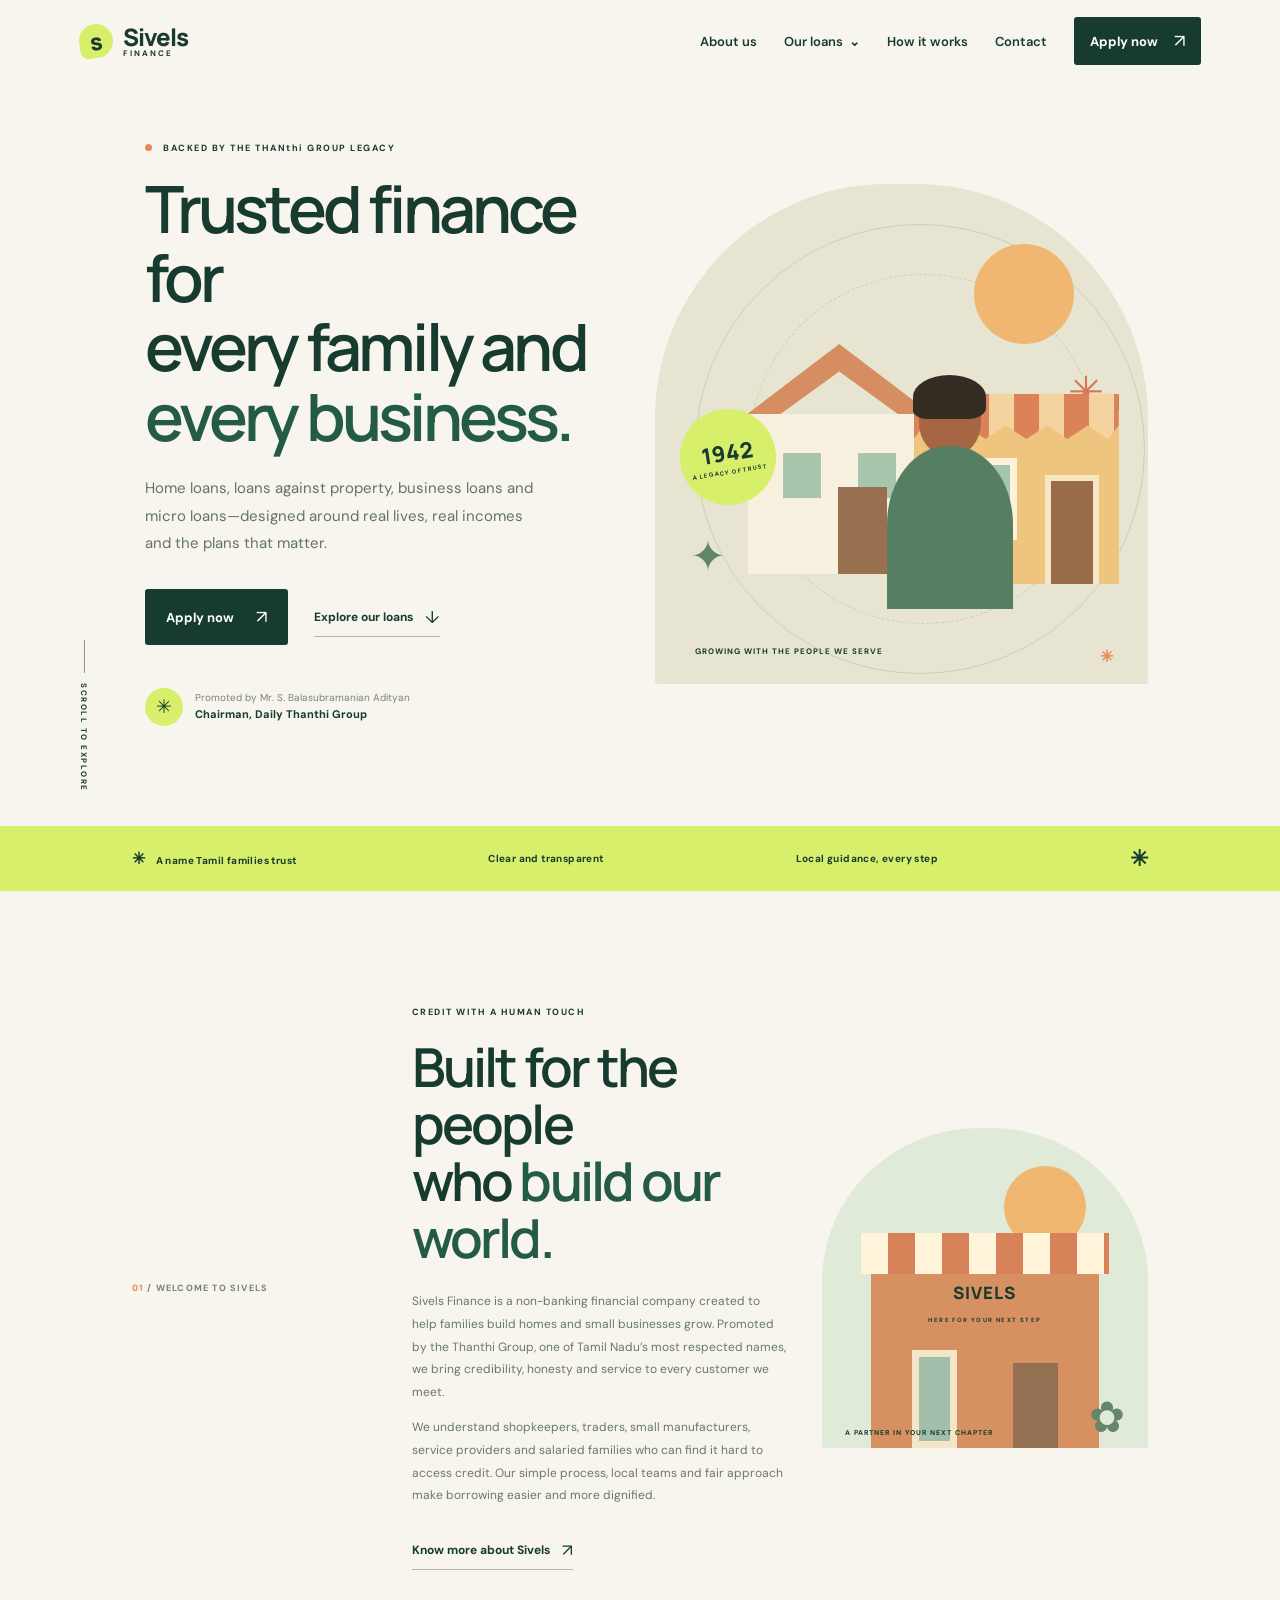
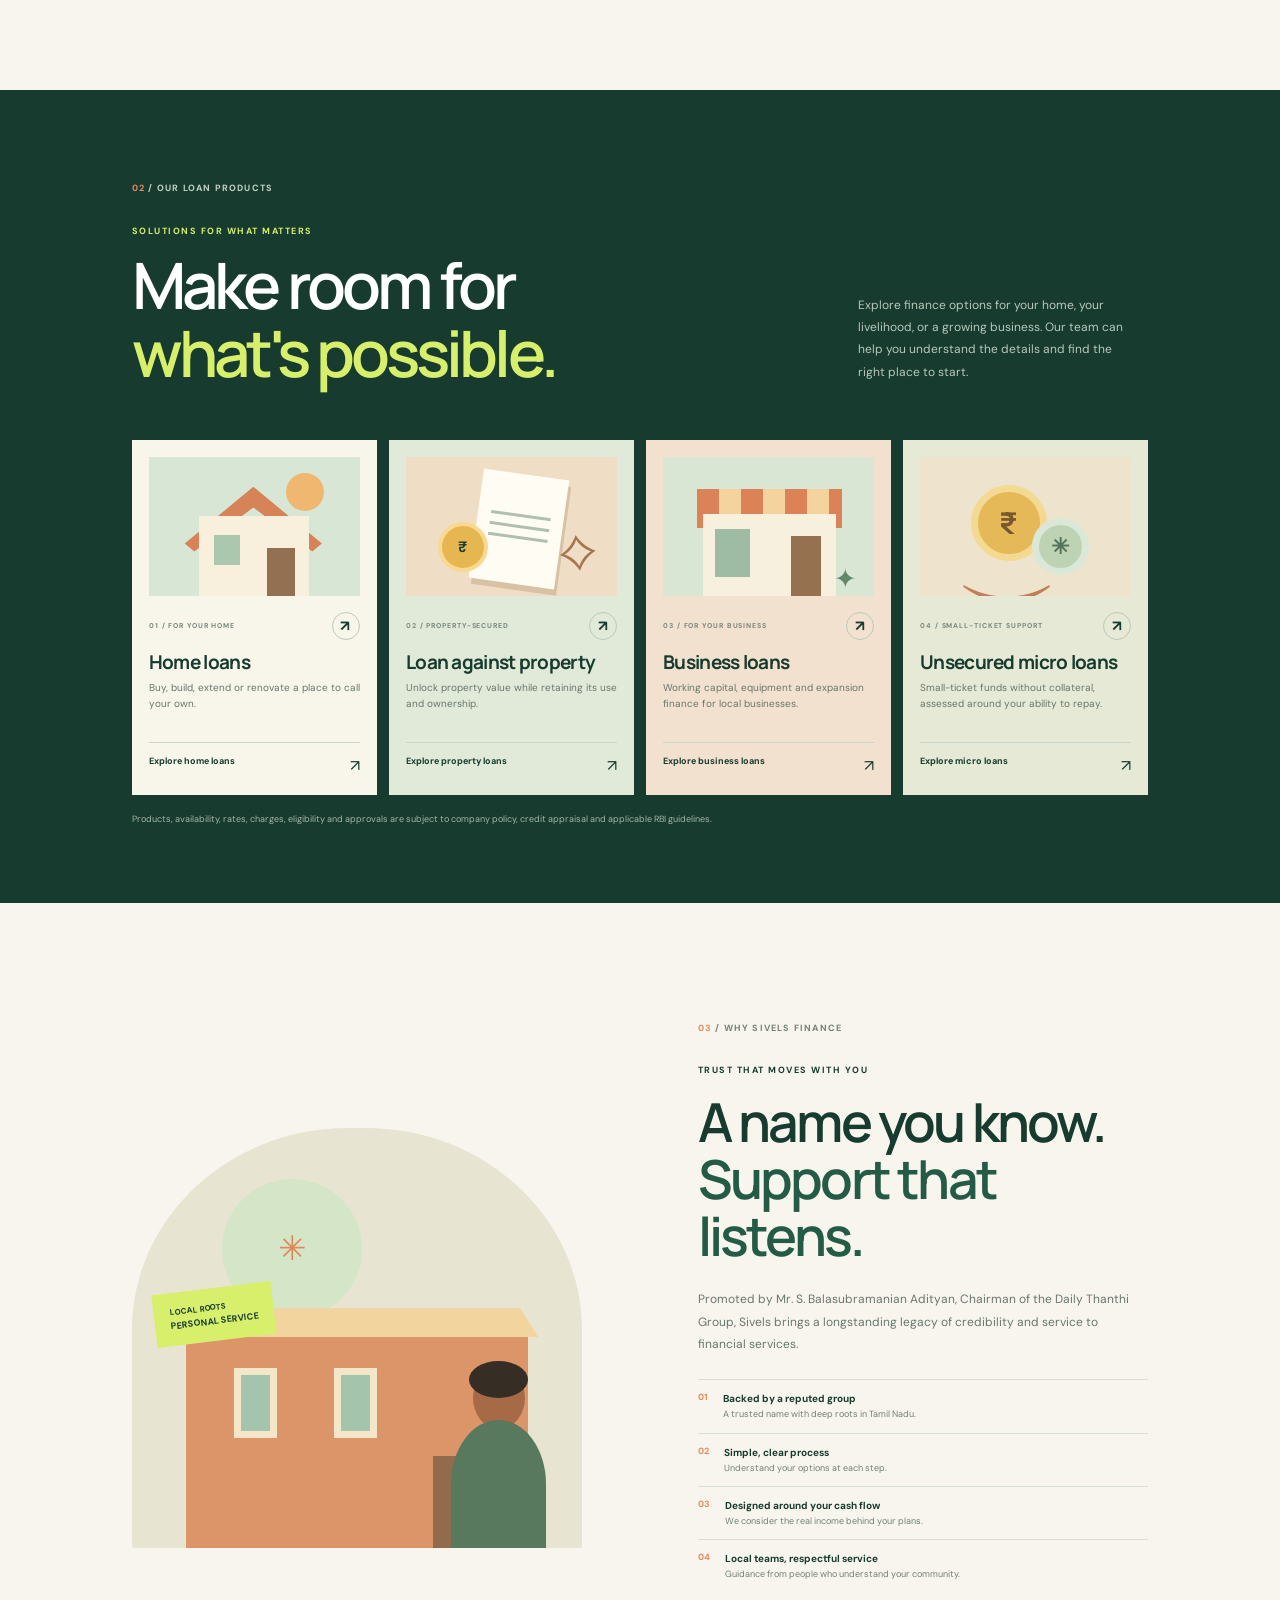
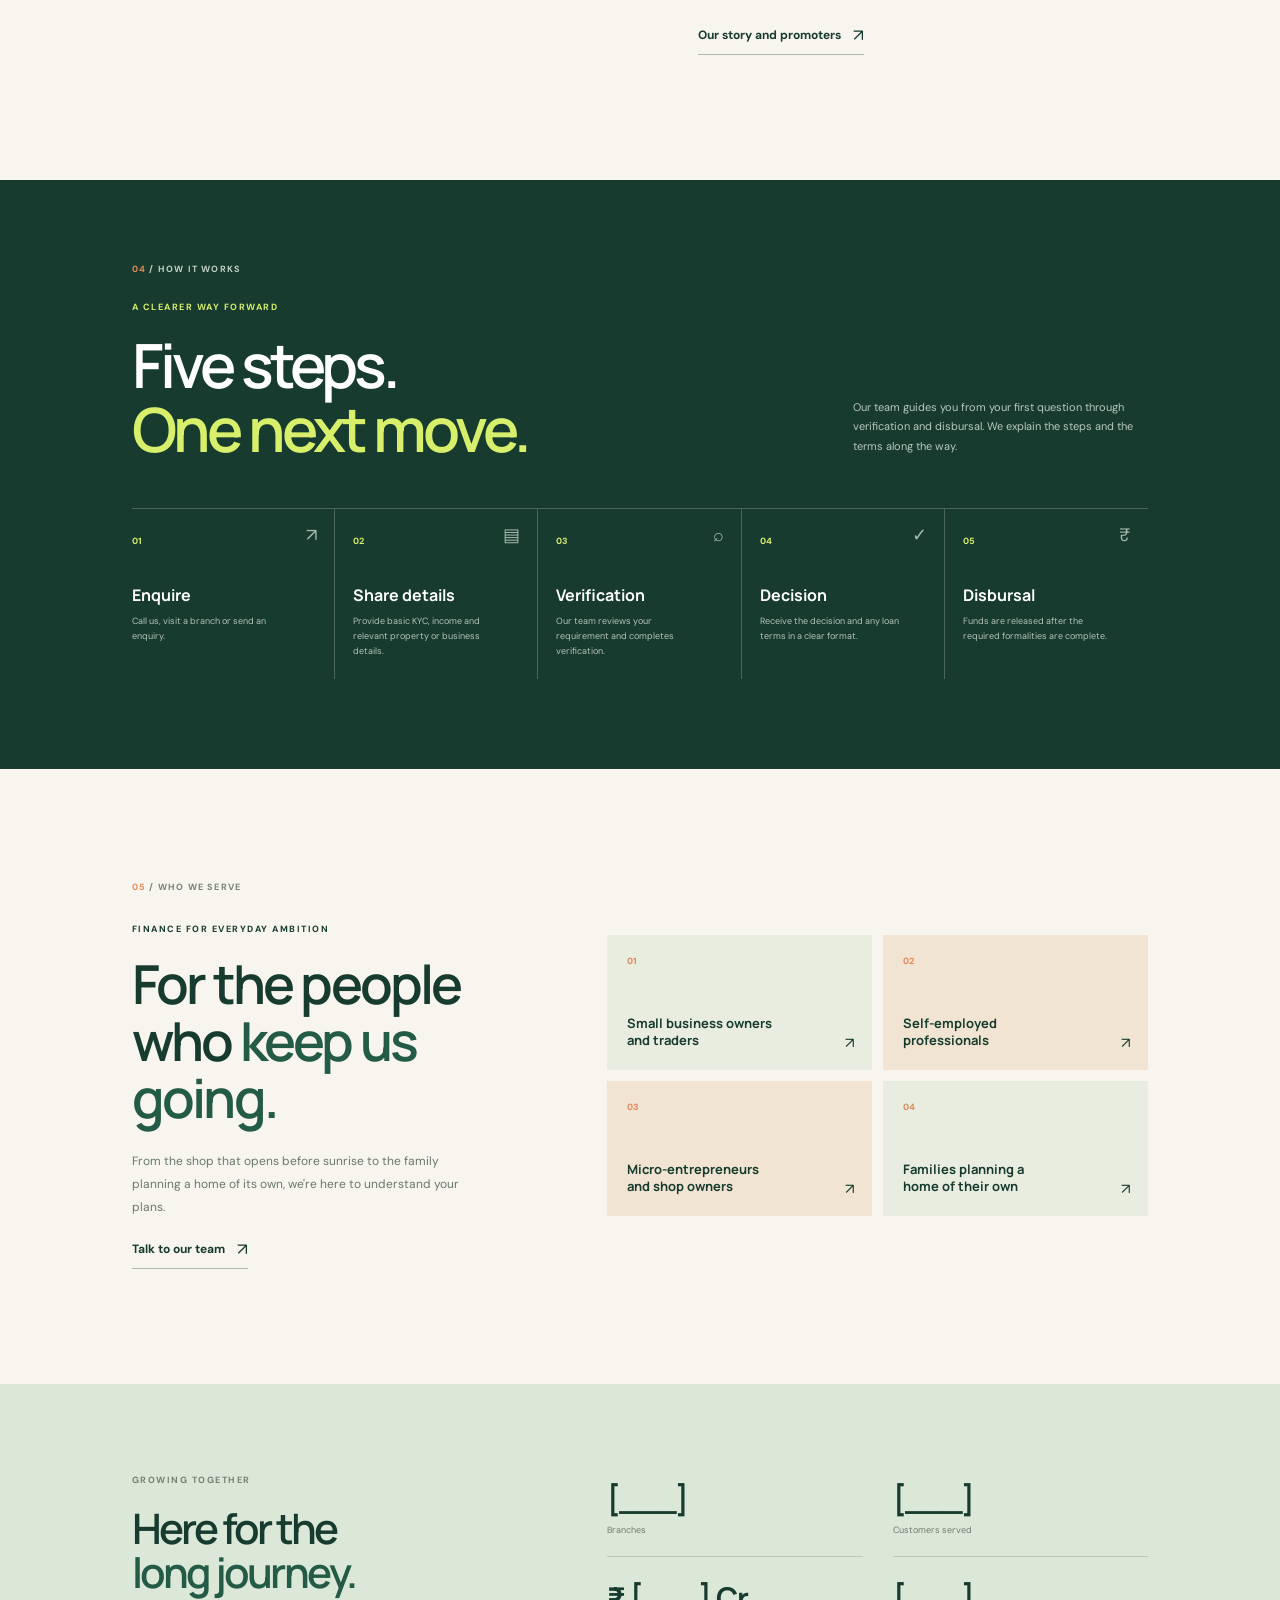
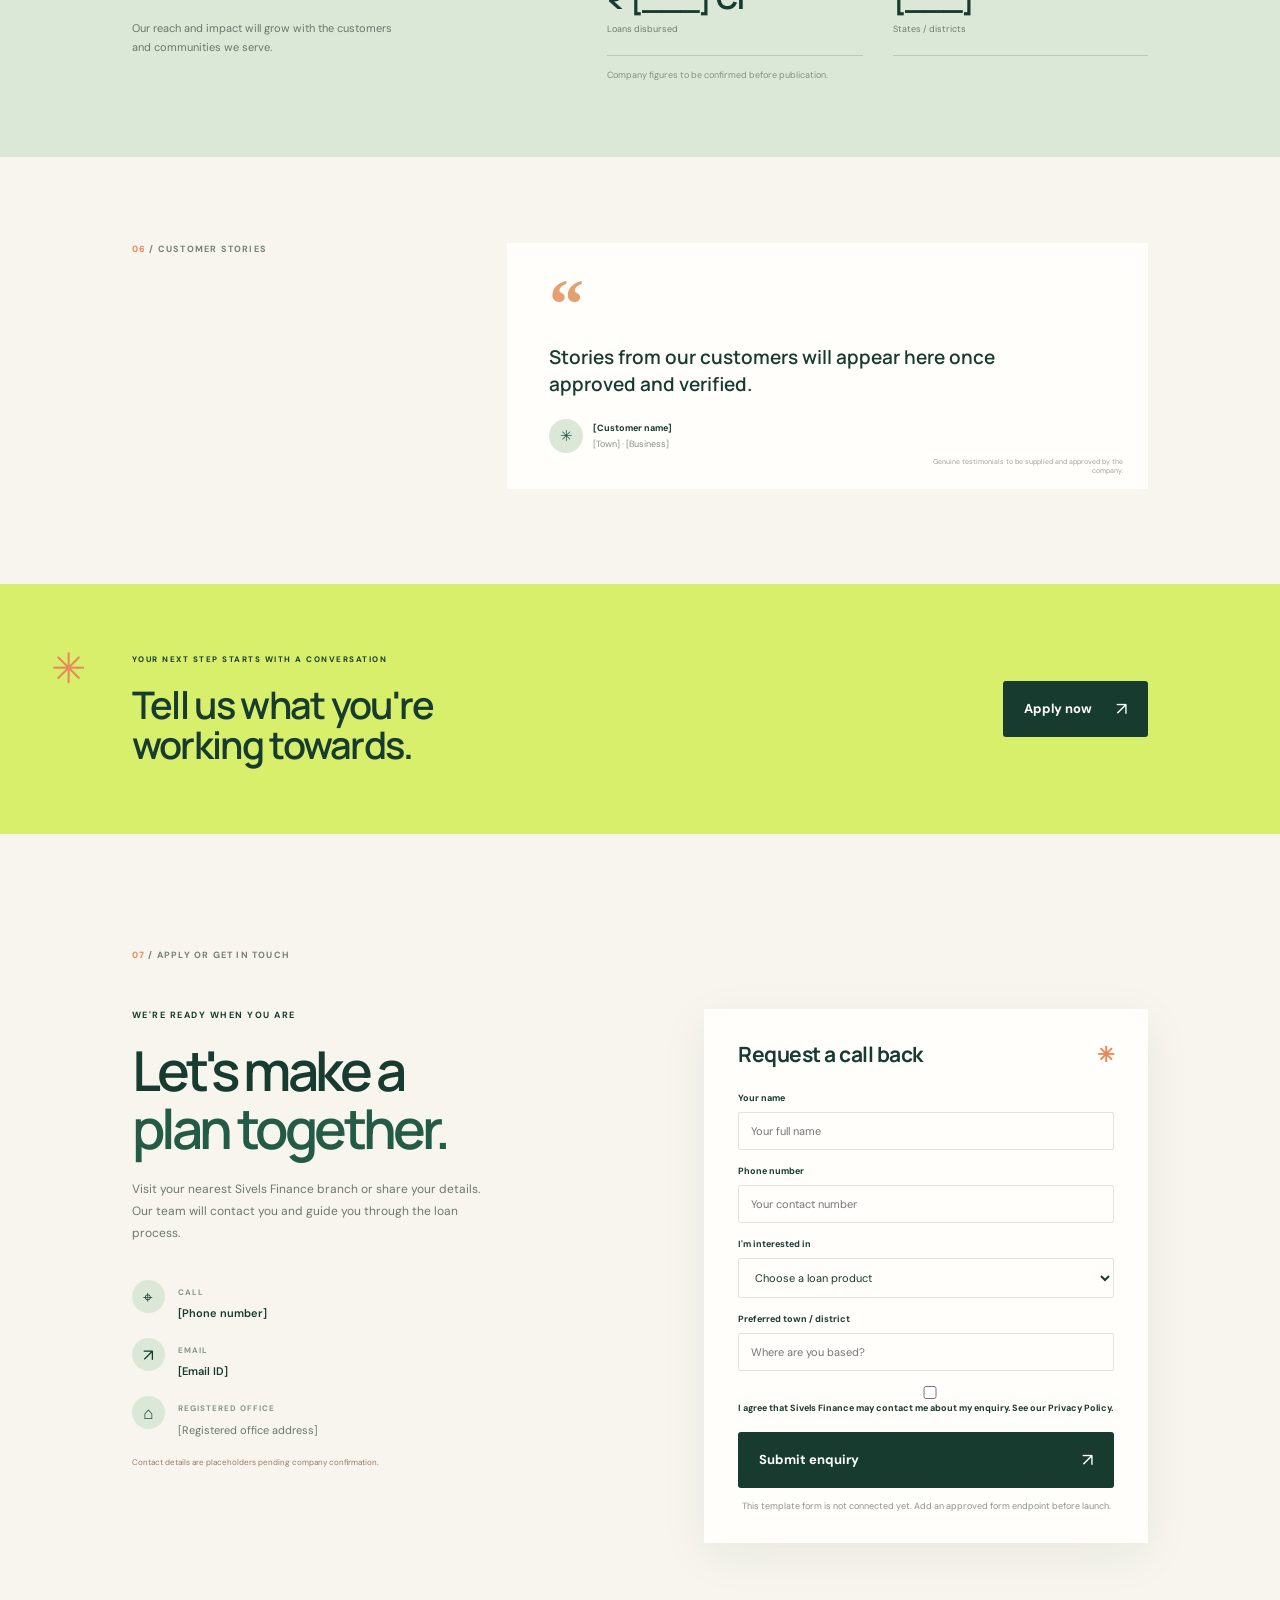
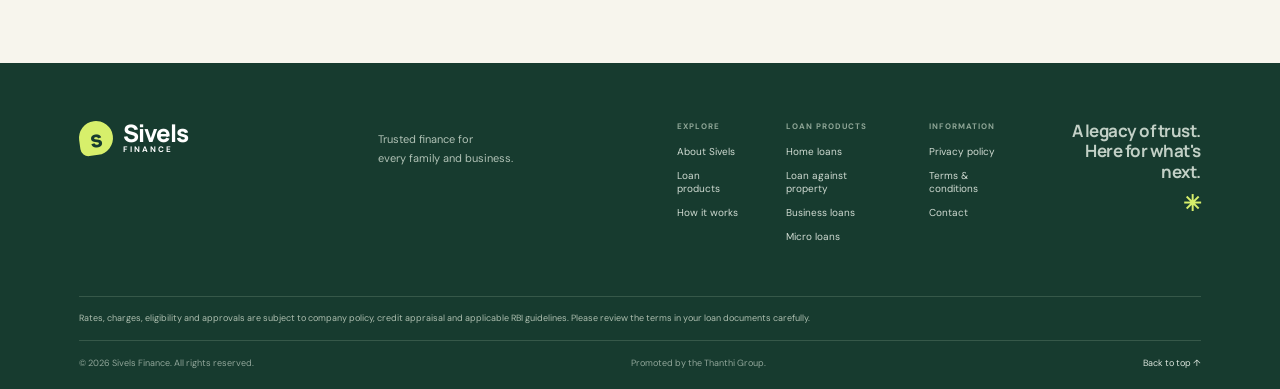
==== index.html @ 0c73f905 "Prepare Sivels Finance static site for GitHub Pages" ====
<!doctype html>
<html lang="en">
<head>
  <meta charset="utf-8"><meta name="viewport" content="width=device-width, initial-scale=1"><meta name="theme-color" content="#173b2f">
  <meta name="description" content="Sivels Finance offers home, property, business and micro loans, backed by the Thanthi Group legacy.">
  <title>Sivels Finance — Trusted finance for every family and business</title>
  <link rel="preconnect" href="https://fonts.googleapis.com"><link rel="preconnect" href="https://fonts.gstatic.com" crossorigin>
  <link href="https://fonts.googleapis.com/css2?family=DM+Sans:wght@400;500;600;700&amp;family=Manrope:wght@400;500;600;700;800&amp;display=swap" rel="stylesheet"><link rel="stylesheet" href="styles.css">
</head>
<body>
<header class="site-header"><a class="brand" href="index.html"><span class="brand-mark">s</span><span>Sivels <small>FINANCE</small></span></a><button class="menu-toggle" aria-label="Open navigation" aria-expanded="false"><span></span><span></span></button><nav class="main-nav" aria-label="Main navigation"><a href="about.html">About us</a><div class="nav-dropdown"><a href="#loans">Our loans <span>⌄</span></a><div class="dropdown-menu"><a href="home-loans.html">Home loans</a><a href="loan-against-property.html">Loan against property</a><a href="business-loans.html">Business loans</a><a href="micro-loans.html">Unsecured micro loans</a></div></div><a href="#process">How it works</a><a href="#contact">Contact</a><a class="button button-small" href="#contact">Apply now <span>↗</span></a></nav></header>
<main id="home">
<section class="hero section-wrap home-hero"><div class="hero-copy"><p class="eyebrow"><span class="eyebrow-dot"></span> BACKED BY THE THANthi GROUP LEGACY</p><h1>Trusted finance for<br>every family and<br><em>every business.</em></h1><p class="hero-intro">Home loans, loans against property, business loans and micro loans—designed around real lives, real incomes and the plans that matter.</p><div class="hero-actions"><a class="button" href="#contact">Apply now <span>↗</span></a><a class="text-link" href="#products">Explore our loans <span>↓</span></a></div><div class="hero-proof"><span class="proof-seal">✳</span><span>Promoted by Mr. S. Balasubramanian Adityan<br><strong>Chairman, Daily Thanthi Group</strong></span></div></div><div class="hero-visual"><div class="hero-orbit orbit-one"></div><div class="hero-orbit orbit-two"></div><div class="visual-sun"></div><div class="visual-house"><div class="v-roof"></div><div class="v-house"><i></i><i></i><b></b></div></div><div class="visual-shop"><div class="v-awning"></div><div class="v-shop-window"></div><div class="v-shop-door"></div></div><div class="visual-person"><i></i><b></b></div><div class="visual-leaf leaf-one">✦</div><div class="visual-leaf leaf-two">✳</div><div class="trust-note"><span>1942</span><small>A LEGACY OF TRUST</small></div><div class="visual-caption">GROWING WITH THE PEOPLE WE SERVE <span>✳</span></div></div><div class="hero-scroll"><span></span> SCROLL TO EXPLORE</div></section>
<section class="trust-strip"><div><span class="strip-icon">✳</span> A name Tamil families trust</div><div>Clear and transparent</div><div>Local guidance, every step</div><div class="strip-spark">✳</div></section>
<section class="welcome section-wrap" id="about"><div class="section-label"><span>01</span> / WELCOME TO SIVELS</div><div class="welcome-copy"><p class="eyebrow">CREDIT WITH A HUMAN TOUCH</p><h2>Built for the people<br>who <em>build our world.</em></h2><p class="body-copy">Sivels Finance is a non-banking financial company created to help families build homes and small businesses grow. Promoted by the Thanthi Group, one of Tamil Nadu’s most respected names, we bring credibility, honesty and service to every customer we meet.</p><p class="body-copy">We understand shopkeepers, traders, small manufacturers, service providers and salaried families who can find it hard to access credit. Our simple process, local teams and fair approach make borrowing easier and more dignified.</p><a class="text-link" href="about.html">Know more about Sivels <span>↗</span></a></div><div class="welcome-art"><div class="welcome-sun"></div><div class="welcome-shop"><span>SIVELS<br><small>HERE FOR YOUR NEXT STEP</small></span><i></i><b></b></div><div class="welcome-plant">✿</div><div class="welcome-caption">A PARTNER IN YOUR NEXT CHAPTER</div></div></section>
<section class="products-section" id="products"><div class="section-wrap"><div class="loans-heading"><div><div class="section-label light"><span>02</span> / OUR LOAN PRODUCTS</div><p class="eyebrow">SOLUTIONS FOR WHAT MATTERS</p><h2>Make room for<br><em>what's possible.</em></h2></div><p class="loans-lead">Explore finance options for your home, your livelihood, or a growing business. Our team can help you understand the details and find the right place to start.</p></div><div class="product-grid">
<a class="product-card product-home" href="home-loans.html"><div class="product-art art-home"><div class="mini-sun"></div><div class="mini-roof"></div><div class="mini-house"><i></i><b></b></div></div><div class="product-meta"><span>01 / FOR YOUR HOME</span><span class="round-arrow">↗</span></div><h3>Home loans</h3><p>Buy, build, extend or renovate a place to call your own.</p><span class="learn-link">Explore home loans <b>↗</b></span></a>
<a class="product-card product-lap" href="loan-against-property.html"><div class="product-art art-lap"><div class="lap-paper"><i></i><i></i><i></i></div><div class="lap-key">⌑</div><div class="lap-coin">₹</div></div><div class="product-meta"><span>02 / PROPERTY-SECURED</span><span class="round-arrow">↗</span></div><h3>Loan against property</h3><p>Unlock property value while retaining its use and ownership.</p><span class="learn-link">Explore property loans <b>↗</b></span></a>
<a class="product-card product-business" href="business-loans.html"><div class="product-art art-business"><div class="store-roof"></div><div class="store-front"><i></i><b></b></div><div class="store-plant">✦</div></div><div class="product-meta"><span>03 / FOR YOUR BUSINESS</span><span class="round-arrow">↗</span></div><h3>Business loans</h3><p>Working capital, equipment and expansion finance for local businesses.</p><span class="learn-link">Explore business loans <b>↗</b></span></a>
<a class="product-card product-micro" href="micro-loans.html"><div class="product-art art-micro"><div class="micro-circle">₹</div><div class="micro-circle second">✳</div><div class="micro-hand">⌒</div></div><div class="product-meta"><span>04 / SMALL-TICKET SUPPORT</span><span class="round-arrow">↗</span></div><h3>Unsecured micro loans</h3><p>Small-ticket funds without collateral, assessed around your ability to repay.</p><span class="learn-link">Explore micro loans <b>↗</b></span></a>
</div><p class="loan-disclaimer">Products, availability, rates, charges, eligibility and approvals are subject to company policy, credit appraisal and applicable RBI guidelines.</p></div></section>
<section class="why-section section-wrap"><div class="why-art"><div class="why-sun">✳</div><div class="why-building"><i></i><i></i><b></b></div><div class="why-person"><i></i><b></b></div><div class="why-note">LOCAL ROOTS<br><strong>PERSONAL SERVICE</strong></div></div><div class="why-copy"><div class="section-label"><span>03</span> / WHY SIVELS FINANCE</div><p class="eyebrow">TRUST THAT MOVES WITH YOU</p><h2>A name you know.<br><em>Support that listens.</em></h2><p class="body-copy">Promoted by Mr. S. Balasubramanian Adityan, Chairman of the Daily Thanthi Group, Sivels brings a longstanding legacy of credibility and service to financial services.</p><div class="benefit-list"><div><span>01</span><p><strong>Backed by a reputed group</strong><br>A trusted name with deep roots in Tamil Nadu.</p></div><div><span>02</span><p><strong>Simple, clear process</strong><br>Understand your options at each step.</p></div><div><span>03</span><p><strong>Designed around your cash flow</strong><br>We consider the real income behind your plans.</p></div><div><span>04</span><p><strong>Local teams, respectful service</strong><br>Guidance from people who understand your community.</p></div></div><a class="text-link" href="about.html">Our story and promoters <span>↗</span></a></div></section>
<section class="process-section" id="process"><div class="section-wrap"><div class="section-label light"><span>04</span> / HOW IT WORKS</div><div class="process-title"><div><p class="eyebrow">A CLEARER WAY FORWARD</p><h2>Five steps.<br><em>One next move.</em></h2></div><p>Our team guides you from your first question through verification and disbursal. We explain the steps and the terms along the way.</p></div><div class="steps"><article><span>01</span><i>↗</i><h3>Enquire</h3><p>Call us, visit a branch or send an enquiry.</p></article><article><span>02</span><i>▤</i><h3>Share details</h3><p>Provide basic KYC, income and relevant property or business details.</p></article><article><span>03</span><i>⌕</i><h3>Verification</h3><p>Our team reviews your requirement and completes verification.</p></article><article><span>04</span><i>✓</i><h3>Decision</h3><p>Receive the decision and any loan terms in a clear format.</p></article><article><span>05</span><i>₹</i><h3>Disbursal</h3><p>Funds are released after the required formalities are complete.</p></article></div></div></section>
<section class="audience-section section-wrap"><div><div class="section-label"><span>05</span> / WHO WE SERVE</div><p class="eyebrow">FINANCE FOR EVERYDAY AMBITION</p><h2>For the people<br>who <em>keep us going.</em></h2><p class="body-copy">From the shop that opens before sunrise to the family planning a home of its own, we're here to understand your plans.</p><a class="text-link" href="#contact">Talk to our team <span>↗</span></a></div><div class="audience-grid"><div><span>01</span><b>Small business owners<br>and traders</b><i>↗</i></div><div><span>02</span><b>Self-employed<br>professionals</b><i>↗</i></div><div><span>03</span><b>Micro-entrepreneurs<br>and shop owners</b><i>↗</i></div><div><span>04</span><b>Families planning a<br>home of their own</b><i>↗</i></div></div></section>
<section class="numbers-section"><div class="section-wrap"><div class="numbers-intro"><p class="eyebrow">GROWING TOGETHER</p><h2>Here for the<br><em>long journey.</em></h2><p>Our reach and impact will grow with the customers and communities we serve.</p></div><div class="numbers-grid"><div><strong>[___]</strong><span>Branches</span></div><div><strong>[___]</strong><span>Customers served</span></div><div><strong>₹ [___] Cr</strong><span>Loans disbursed</span></div><div><strong>[___]</strong><span>States / districts</span></div><p class="placeholder-note">Company figures to be confirmed before publication.</p></div></div></section>
<section class="testimonial-section section-wrap"><div class="section-label"><span>06</span> / CUSTOMER STORIES</div><div class="testimonial-box"><span class="quote-mark">“</span><p>Stories from our customers will appear here once approved and verified.</p><div class="testimonial-person"><span class="avatar-placeholder">✳</span><span><b>[Customer name]</b><small>[Town] · [Business]</small></span></div><div class="testimonial-approval">Genuine testimonials to be supplied and approved by the company.</div></div></section>
<section class="cta-band"><div class="cta-spark">✳</div><div><p class="eyebrow">YOUR NEXT STEP STARTS WITH A CONVERSATION</p><h2>Tell us what you're<br>working towards.</h2></div><a href="#contact" class="button button-light">Apply now <span>↗</span></a></section>
<section class="contact section-wrap" id="contact"><div class="section-label"><span>07</span> / APPLY OR GET IN TOUCH</div><div class="contact-grid"><div><p class="eyebrow">WE'RE READY WHEN YOU ARE</p><h2>Let's make a<br><em>plan together.</em></h2><p class="contact-intro">Visit your nearest Sivels Finance branch or share your details. Our team will contact you and guide you through the loan process.</p><div class="contact-detail"><span class="detail-icon">⌖</span><div><small>CALL</small><a href="tel:[PHONE]">[Phone number]</a></div></div><div class="contact-detail"><span class="detail-icon">↗</span><div><small>EMAIL</small><a href="mailto:[EMAIL]">[Email ID]</a></div></div><div class="contact-detail"><span class="detail-icon">⌂</span><div><small>REGISTERED OFFICE</small><p>[Registered office address]</p></div></div><p class="contact-note">Contact details are placeholders pending company confirmation.</p></div><form class="contact-form" id="contact-form"><div class="form-heading">Request a call back <span>✳</span></div><label>Your name<input name="name" autocomplete="name" placeholder="Your full name" required></label><label>Phone number<input name="phone" type="tel" autocomplete="tel" placeholder="Your contact number" required></label><label>I'm interested in<select name="topic" required><option value="">Choose a loan product</option><option>Home loans</option><option>Loan against property</option><option>Business loans</option><option>Unsecured micro loans</option></select></label><label>Preferred town / district<input name="location" placeholder="Where are you based?"></label><label class="consent-row"><input type="checkbox" required><span>I agree that Sivels Finance may contact me about my enquiry. See our <a href="privacy.html">Privacy Policy</a>.</span></label><button class="button" type="submit">Submit enquiry <span>↗</span></button><p class="form-note" id="form-note">This template form is not connected yet. Add an approved form endpoint before launch.</p></form></div></section>
</main>
<footer class="site-footer"><div class="footer-main"><a class="brand brand-footer" href="index.html"><span class="brand-mark">s</span><span>Sivels <small>FINANCE</small></span></a><p>Trusted finance for<br>every family and business.</p><div class="footer-links"><div><small>EXPLORE</small><a href="about.html">About Sivels</a><a href="#products">Loan products</a><a href="#process">How it works</a></div><div><small>LOAN PRODUCTS</small><a href="home-loans.html">Home loans</a><a href="loan-against-property.html">Loan against property</a><a href="business-loans.html">Business loans</a><a href="micro-loans.html">Micro loans</a></div><div><small>INFORMATION</small><a href="privacy.html">Privacy policy</a><a href="terms.html">Terms &amp; conditions</a><a href="#contact">Contact</a></div></div><div class="footer-aside">A legacy of trust.<br>Here for what's next.<span>✳</span></div></div><div class="footer-disclaimer">Rates, charges, eligibility and approvals are subject to company policy, credit appraisal and applicable RBI guidelines. Please review the terms in your loan documents carefully.</div><div class="footer-bottom"><span>© <span id="year"></span> Sivels Finance. All rights reserved.</span><span>Promoted by the Thanthi Group.</span><a href="#home">Back to top ↑</a></div></footer>
<script src="script.js"></script></body></html>
---- styles.css ----
:root{--forest:#173b2f;--forest-2:#245b46;--sage:#dce8d7;--lime:#d7ef6b;--cream:#f7f5ed;--paper:#fffefa;--ink:#173b2f;--muted:#6c7a70;--orange:#e78a58;--line:#d9dfd4;--font:'DM Sans',sans-serif;--display:'Manrope',sans-serif}*{box-sizing:border-box}html{scroll-behavior:smooth}body{margin:0;background:var(--cream);color:var(--ink);font-family:var(--font);font-size:15px;-webkit-font-smoothing:antialiased}a{color:inherit;text-decoration:none}.site-header{height:82px;padding:0 6.2vw;display:flex;align-items:center;justify-content:space-between;background:var(--cream);position:relative;z-index:10}.brand{display:flex;align-items:center;gap:10px;font:800 24px var(--display);letter-spacing:-1.3px}.brand-mark{display:grid;place-items:center;width:34px;height:34px;border-radius:50% 50% 50% 8px;background:var(--lime);font:800 23px var(--display);color:var(--forest);transform:rotate(-8deg)}.main-nav{display:flex;align-items:center;gap:35px;font-size:13px;font-weight:600}.main-nav>a:not(.button){transition:opacity .2s}.main-nav>a:not(.button):hover{opacity:.62}.button{display:inline-flex;gap:22px;align-items:center;justify-content:space-between;background:var(--forest);color:white;padding:16px 21px;border:0;border-radius:3px;font:700 13px var(--font);cursor:pointer;transition:transform .2s,background .2s}.button:hover{transform:translateY(-2px);background:var(--forest-2)}.button span{font-size:18px;font-weight:400}.button-small{padding:12px 16px;gap:16px}.menu-toggle{display:none}.section-wrap{padding-left:10.3vw;padding-right:10.3vw}.hero{min-height:655px;display:grid;grid-template-columns:1.03fr .97fr;align-items:center;position:relative;padding-top:48px;padding-bottom:88px}.hero-copy{padding:12px 0 12px 4.8vw;position:relative;z-index:1}.eyebrow{font-size:9px;letter-spacing:1.5px;font-weight:700;margin:0 0 20px}.eyebrow-dot{display:inline-block;width:7px;height:7px;background:var(--orange);border-radius:50%;margin-right:8px}h1,h2,h3,p{margin-top:0}h1,h2{font:600 clamp(39px,5vw,68px)/1.06 var(--display);letter-spacing:-3.8px;margin-bottom:24px}h1 em,h2 em{font-style:normal;color:var(--forest-2)}.hero-intro{max-width:400px;font-size:15px;line-height:1.85;color:#63736a;margin-bottom:31px}.hero-actions{display:flex;align-items:center;gap:26px}.text-link{font-weight:700;font-size:12px;display:inline-flex;gap:12px;align-items:center;border-bottom:1px solid #aeb9ae;padding:8px 0}.text-link span{font-size:17px;font-weight:400}.hero-note{display:flex;align-items:center;gap:12px;margin-top:58px;color:#66746c;font-size:10px;line-height:1.55}.hero-note strong{color:var(--forest);font-size:11px}.note-icon{display:grid;place-items:center;width:34px;height:34px;border-radius:50%;background:var(--sage);font-size:17px}.hero-art{height:480px;max-width:570px;width:100%;justify-self:end;position:relative;overflow:hidden;background:#e5e8d6;border-radius:48% 48% 4px 4px}.art-sun{position:absolute;width:135px;height:135px;border-radius:50%;background:#efbd78;right:13%;top:11%}.art-backdrop{position:absolute;inset:28% 0 0;background:#c5d4b2;border-radius:55% 40% 0 0}.shop-sign{position:absolute;z-index:2;top:19%;left:17%;width:185px;height:79px;background:#fff9e9;box-shadow:0 5px 0 #d8b885;text-align:center;padding:14px 8px 5px;font:800 18px/1.1 var(--display);letter-spacing:1px;color:var(--forest)}.shop-sign small{font:700 7px var(--font);letter-spacing:2px}.shelf{position:absolute;left:12%;width:47%;height:7px;background:#8f6d4a;z-index:2}.shelf-one{top:43%}.shelf-two{top:57%}.shelf i,.shelf b{position:relative;display:inline-block;width:19px;height:28px;background:#e79b57;margin:0 11px;top:-23px;border-radius:5px 5px 1px 1px}.shelf i:nth-child(2){height:22px;background:#e7cf76;top:-17px}.shelf i:nth-child(3){background:#759b78}.shelf b{height:18px;background:#f2e5c6;top:-13px}.shelf-two i,.shelf-two b{height:24px;top:-19px;background:#668b73}.shelf-two i:nth-child(2){background:#dc9b61}.shelf-two b{height:28px;background:#dfd291;top:-23px}.counter{position:absolute;left:8%;right:4%;height:75px;bottom:17%;z-index:4;background:#b67e55;border-radius:3px 3px 0 0;box-shadow:inset 0 -17px #986846}.person{position:absolute;z-index:3;bottom:17%;right:19%;width:132px;height:228px}.head{position:absolute;right:28px;top:0;width:62px;height:75px;border-radius:42% 45% 43% 44%;background:#a96442;z-index:2}.hair{position:absolute;right:20px;top:-8px;width:75px;height:45px;border-radius:50% 50% 30% 15%;background:#342e24;z-index:3}.body{position:absolute;bottom:0;right:0;width:115px;height:164px;border-radius:48% 40% 0 0;background:#e77f58}.arm{position:absolute;top:86px;right:70px;width:85px;height:17px;border-radius:20px;background:#a96442;transform:rotate(-20deg);z-index:4}.hand{position:absolute;top:65px;right:132px;width:20px;height:18px;border-radius:50%;background:#a96442;z-index:4}.plant{position:absolute;bottom:15%;left:3%;z-index:5;width:55px;height:70px}.plant:after{content:'';position:absolute;bottom:0;left:12px;width:34px;height:28px;background:#d58958;clip-path:polygon(8% 0,92% 0,80% 100%,20% 100%)}.plant span{position:absolute;bottom:25px;left:26px;width:11px;height:45px;border-radius:100% 0;background:#568066;transform:rotate(-25deg);transform-origin:bottom}.plant span:nth-child(2){transform:rotate(35deg);height:38px}.plant span:nth-child(3){transform:rotate(-65deg);height:35px}.art-sticker{position:absolute;z-index:5;right:7%;top:50%;background:var(--lime);border-radius:50%;width:96px;height:96px;display:grid;align-content:center;justify-content:center;text-align:center;font-size:10px;font-weight:700;line-height:1.35;transform:rotate(9deg)}.art-sticker span{font-size:16px}.hero-caption{position:absolute;z-index:6;bottom:17px;left:7%;right:7%;display:flex;justify-content:space-between;font-size:8px;font-weight:700;letter-spacing:1px}.hero-caption span:first-child{color:#728271}.hero-scroll{position:absolute;bottom:35px;left:6.2vw;display:flex;align-items:center;gap:10px;font-size:8px;font-weight:700;letter-spacing:1.5px;writing-mode:vertical-rl}.hero-scroll span{height:33px;width:1px;background:#8b998e}.trust-strip{background:var(--lime);padding:18px 10.3vw;display:flex;align-items:center;justify-content:space-between;font-size:10px;font-weight:700;letter-spacing:.4px}.strip-icon{font-size:16px;margin-right:8px}.strip-spark{font-size:22px}.intro{min-height:560px;padding-top:118px;padding-bottom:116px;display:grid;grid-template-columns:1fr 2fr;position:relative}.section-label{font-size:9px;letter-spacing:1.2px;font-weight:700;color:#758178}.section-label span{color:var(--orange)}.intro-content{max-width:660px}.intro-content .eyebrow{margin-bottom:22px}.intro h2,.approach h2,.contact h2{font-size:clamp(37px,4.3vw,58px);margin-bottom:22px}.intro-text{max-width:500px;color:#6b776e;font-size:13px;line-height:1.8;margin-bottom:14px}.intro-content .text-link{margin-top:11px}.intro-stamp{position:absolute;right:13%;bottom:85px;width:127px;height:127px;border:1px solid #bec9bc;border-radius:50%;display:flex;flex-direction:column;justify-content:center;align-items:center;text-align:center;font:700 11px/1.45 var(--display);letter-spacing:1px;transform:rotate(-12deg)}.intro-stamp span{position:absolute;right:-7px;top:5px;background:var(--cream);padding:3px;color:var(--orange);font-size:22px}.loans-section{background:var(--forest);color:#fff;padding:96px 0 77px}.light{color:#c3d2c5}.loans-heading{display:flex;justify-content:space-between;align-items:end;margin-bottom:53px}.loans-heading .eyebrow{color:var(--lime);margin-top:31px;margin-bottom:14px}.loans-heading h2{font-size:clamp(40px,5vw,64px);margin:0}.loans-heading h2 em{color:var(--lime)}.loans-lead{width:265px;color:#b8c8bc;font-size:12px;line-height:1.85;margin:0 2vw 4px 30px}.loan-cards{display:grid;grid-template-columns:repeat(3,1fr);gap:13px}.loan-card{min-height:393px;background:#f8f5eb;color:var(--forest);padding:21px 24px 23px;position:relative;display:flex;flex-direction:column}.loan-card-2{background:#e0ead8}.loan-card-3{background:#e7ead9}.card-top{display:flex;justify-content:space-between;font-size:9px;font-weight:700;color:#809083}.card-symbol{font-size:20px;color:var(--forest)}.loan-illustration{height:126px;position:relative;margin:6px 0 16px}.business-ill{background:#e8dcc7;overflow:hidden}.business-ill:before{content:'';position:absolute;inset:47px 25px 0;background:#f6f0df}.awning{position:absolute;top:39px;left:22px;right:22px;height:23px;background:repeating-linear-gradient(90deg,#df875a 0 20px,#f1c89d 20px 40px);z-index:1;border-radius:5px 5px 0 0}.window{position:absolute;z-index:2;width:42px;height:46px;background:#a8c8b0;border:5px solid #f7efdd;left:49px;top:67px}.door{position:absolute;z-index:2;width:31px;height:61px;background:#d09763;left:115px;top:65px;border:4px solid #f7efdd}.plant-mini{position:absolute;right:30px;bottom:0;width:25px;height:40px;background:#66846b;clip-path:polygon(50% 0,63% 48%,100% 15%,77% 61%,89% 100%,10% 100%,20% 61%,0 23%,39% 48%)}.home-ill{background:#dce8d7;overflow:hidden}.house{position:absolute;width:134px;height:73px;left:54px;bottom:0;background:#f8f3e7}.roof{position:absolute;left:43px;top:26px;width:155px;height:70px;background:#d78358;clip-path:polygon(50% 0,100% 70%,93% 80%,50% 25%,7% 80%,0 70%)}.home-ill .window{left:82px;top:75px;width:28px;height:31px;border-color:#f8f3e7}.sun-small{position:absolute;right:41px;top:10px;width:30px;height:30px;border-radius:50%;background:#efbc70}.mortgage-ill{background:#eadfca;overflow:hidden}.document{position:absolute;width:100px;height:112px;left:95px;top:7px;background:#fffdf5;transform:rotate(8deg);box-shadow:3px 5px 0 #d4c5a8;padding:32px 14px}.document span{display:block;height:3px;background:#bccabc;margin:8px 0}.coin{position:absolute;z-index:2;border-radius:50%;display:grid;place-items:center;background:#e8b753;border:4px solid #f6d78d;color:#855c2c;font:700 17px var(--display)}.coin-a{width:55px;height:55px;left:44px;top:43px}.coin-b{width:42px;height:42px;left:77px;top:77px;font-size:13px}.key{position:absolute;right:42px;bottom:10px;color:#a36e3e;font-size:33px;transform:rotate(42deg)}.loan-card .eyebrow{font-size:8px;color:#8a988c;margin-bottom:8px}.loan-card h3{font:700 27px/1.05 var(--display);letter-spacing:-1px;margin:0 0 12px}.loan-card>p:not(.eyebrow){color:#6c786f;font-size:11px;line-height:1.6;max-width:250px;margin:0 0 17px}.card-link{margin-top:auto;font-size:10px;font-weight:700;display:flex;justify-content:space-between;border-top:1px solid #cad2c6;padding-top:13px}.card-link span{font-size:17px}.loan-disclaimer{font-size:9px;color:#a5b7a8;margin:18px 0 0}.approach{padding-top:122px;padding-bottom:123px;display:grid;grid-template-columns:1fr 1fr;gap:9vw;align-items:center}.approach-art{height:430px;position:relative;background:#e7e5ce;border-radius:48% 48% 2px 2px;overflow:hidden}.approach-circle{position:absolute;width:175px;height:175px;background:#d5e5c8;border-radius:50%;left:20%;top:11%;display:grid;place-items:center;font-size:45px;color:#e58c5a}.approach-building{position:absolute;z-index:1;bottom:0;left:12%;width:76%;height:240px;background:#df9365;padding:32px 24px 0;display:flex;justify-content:space-around;align-items:flex-start}.approach-building:before{content:'';position:absolute;left:-12px;right:-12px;top:-16px;height:23px;background:#f6d6a1;clip-path:polygon(4% 0,96% 0,100% 100%,0 100%)}.b-window{width:46px;height:66px;background:#b2cbb0;border:7px solid #f8e6c5}.b-door{width:47px;height:95px;background:#8a684d;align-self:flex-end}.approach-person{position:absolute;z-index:2;bottom:0;right:9%;width:98px;height:202px}.approach-person i{position:absolute;right:16px;top:0;width:57px;height:66px;border-radius:50%;background:#995d3e}.approach-person i:before{content:'';position:absolute;top:-5px;left:-5px;width:64px;height:36px;background:#312b25;border-radius:60% 50% 25% 25%}.approach-person b{position:absolute;bottom:0;right:0;width:98px;height:144px;background:#54765c;border-radius:48% 48% 0 0}.approach-label{position:absolute;z-index:3;left:5%;top:37%;background:var(--lime);padding:12px 17px;font:700 9px/1.5 var(--display);letter-spacing:.6px;transform:rotate(-7deg)}.approach-copy .eyebrow{margin:32px 0 18px}.approach-copy h2{margin-bottom:21px}.approach-copy>p:not(.eyebrow){color:#6c786f;font-size:12px;line-height:1.85;max-width:440px}.approach-points{margin:25px 0 20px}.approach-points>div{display:flex;gap:15px;border-top:1px solid var(--line);padding:12px 0}.approach-points>div>span{font-size:9px;color:var(--orange);font-weight:700;padding-top:2px}.approach-points p{color:#748077;font-size:10px;line-height:1.6;margin:0}.approach-points strong{color:var(--forest);font-size:11px}.cta-band{min-height:250px;background:var(--lime);padding:48px 10.3vw;display:flex;align-items:center;justify-content:space-between;position:relative}.cta-band .eyebrow{font-size:8px}.cta-band h2{font-size:38px;letter-spacing:-1.7px;margin:0}.button-light{background:var(--forest);min-width:145px}.cta-spark{position:absolute;font-size:42px;color:var(--orange);left:4%;top:23%}.contact{padding-top:115px;padding-bottom:120px}.contact-grid{display:grid;grid-template-columns:1fr 1fr;gap:10vw;margin-top:48px}.contact h2{font-size:55px}.contact-intro{font-size:12px;color:#6c786f;line-height:1.8;max-width:350px;margin-bottom:36px}.contact-detail{display:flex;gap:13px;align-items:flex-start;margin:18px 0}.detail-icon{width:33px;height:33px;display:grid;place-items:center;background:var(--sage);border-radius:50%;font-size:17px}.contact-detail small,.footer-links small{font-size:8px;letter-spacing:1px;color:#88958a;font-weight:700}.contact-detail a,.contact-detail p{display:block;font-size:11px;font-weight:600;margin:6px 0 0}.contact-detail p{font-weight:400;color:#6c786f;line-height:1.5}.contact-form{background:#fffefa;padding:31px 34px;box-shadow:0 12px 45px #223b3010}.form-heading{display:flex;justify-content:space-between;font:700 21px var(--display);letter-spacing:-.5px;margin-bottom:24px}.form-heading span{color:var(--orange)}.contact-form label{display:block;font-size:9px;font-weight:700;margin-bottom:15px}.contact-form input,.contact-form select,.contact-form textarea{width:100%;display:block;margin-top:8px;padding:11px 12px;border:1px solid #e0e5dc;background:#fffefa;color:var(--forest);font:11px var(--font);outline:none;border-radius:2px}.contact-form input:focus,.contact-form select:focus,.contact-form textarea:focus{border-color:var(--forest-2)}.contact-form textarea{resize:vertical}.contact-form .button{width:100%;margin-top:3px}.form-note{font-size:9px;color:#8a948b;margin:12px 0 0;text-align:center}.site-footer{background:var(--forest);color:#fff;padding:58px 6.2vw 20px}.footer-main{display:grid;grid-template-columns:1.2fr 1.2fr 1.5fr .7fr;gap:30px;align-items:start;padding-bottom:53px}.brand-footer{color:#fff}.brand-footer .brand-mark{background:var(--lime)}.footer-main>p{color:#b1c2b6;font-size:11px;line-height:1.7;margin:9px 0}.footer-links{display:flex;gap:45px}.footer-links div{display:flex;flex-direction:column;gap:11px}.footer-links small{color:#8fa697;margin-bottom:3px}.footer-links a{font-size:10px;color:#d0dbd2}.footer-links a:hover{color:var(--lime)}.footer-aside{font:700 17px/1.2 var(--display);text-align:right;letter-spacing:-.5px;color:#c2d0c6}.footer-aside span{display:block;color:var(--lime);font-size:22px;margin-top:8px}.footer-bottom{border-top:1px solid #365849;padding-top:16px;display:flex;justify-content:space-between;color:#91a69a;font-size:9px}.footer-bottom a{color:#dce5dd}.legal-page{background:var(--cream);min-height:100vh}.legal-hero{padding:90px 10.3vw 52px;background:var(--forest);color:white}.legal-hero .eyebrow{color:var(--lime)}.legal-hero h1{font-size:54px;margin-bottom:12px}.legal-hero p{color:#c1cec3;font-size:12px}.legal-content{max-width:920px;margin:0 auto;padding:64px 30px 100px}.legal-content .legal-note{padding:16px 20px;background:#e6eddc;border-left:3px solid var(--orange);font-size:11px;line-height:1.7;margin-bottom:36px}.legal-content h2{font:700 19px var(--display);letter-spacing:-.5px;margin:34px 0 12px}.legal-content p,.legal-content li{font-size:12px;line-height:1.85;color:#53645a}.legal-content ul{padding-left:20px}.legal-content li{margin:7px 0}.legal-nav{padding:0 6.2vw}.legal-nav .brand{color:var(--forest)}.legal-footer{padding-top:18px;padding-bottom:18px}@media(max-width:900px){.section-wrap{padding-left:7vw;padding-right:7vw}.hero{grid-template-columns:1fr 1fr;gap:15px;padding-top:30px}.hero-copy{padding-left:0}.hero-art{height:420px}.hero-scroll{left:2vw}.trust-strip{padding-left:7vw;padding-right:7vw}.intro{grid-template-columns:.55fr 1.45fr}.intro-stamp{right:7%;bottom:40px;width:100px;height:100px}.approach{gap:6vw}.approach-art{height:380px}.contact-grid{gap:5vw}.footer-main{grid-template-columns:1fr 1.3fr 2fr}.footer-aside{display:none}}@media(max-width:680px){.site-header{height:70px;padding:0 6vw}.menu-toggle{display:flex;flex-direction:column;gap:5px;border:0;background:none;padding:8px;z-index:12}.menu-toggle span{width:22px;height:1px;background:var(--forest)}.main-nav{display:none;position:absolute;top:70px;left:0;right:0;background:var(--cream);padding:24px 7vw 30px;box-shadow:0 10px 20px #173b2f12;align-items:stretch;flex-direction:column;gap:22px}.main-nav.open{display:flex}.main-nav .button{align-self:flex-start}.hero{display:flex;flex-direction:column;align-items:stretch;padding-top:55px;padding-bottom:76px;gap:40px}.hero-copy{padding:0}.hero h1{font-size:48px;letter-spacing:-2.8px}.hero-intro{font-size:13px}.hero-actions{gap:18px}.hero-actions .button{padding:14px 15px;gap:14px}.hero-note{margin-top:32px}.hero-art{height:340px;width:100%;max-width:unset}.shop-sign{width:140px;height:64px;font-size:14px;padding-top:12px}.shelf i,.shelf b{margin:0 6px}.person{transform:scale(.78);transform-origin:bottom right;right:12%}.hero-scroll{writing-mode:horizontal-tb;bottom:23px;left:7vw}.hero-scroll span{height:1px;width:25px}.trust-strip{padding:16px 7vw;display:grid;grid-template-columns:1fr 1fr;gap:14px;font-size:9px}.strip-spark{display:none}.intro{display:block;padding-top:76px;padding-bottom:93px}.intro-content{margin-top:40px}.intro h2,.approach h2,.contact h2{font-size:41px;letter-spacing:-2.3px}.intro-stamp{width:83px;height:83px;font-size:8px;right:8%;bottom:12px}.intro-stamp span{font-size:17px}.loans-section{padding:72px 0 54px}.loans-heading{display:block;margin-bottom:34px}.loans-heading .eyebrow{margin-top:29px}.loans-heading h2{font-size:48px;letter-spacing:-2.5px}.loans-lead{margin:22px 0 0;width:auto;max-width:390px}.loan-cards{grid-template-columns:1fr;gap:12px}.loan-card{min-height:365px;padding:20px 22px}.loan-illustration{height:115px}.loan-card h3{font-size:26px}.approach{display:flex;flex-direction:column;padding-top:76px;padding-bottom:76px;gap:42px;align-items:stretch}.approach-art{height:330px}.approach-copy .eyebrow{margin-top:30px}.approach-points{margin-top:20px}.cta-band{padding:46px 7vw;min-height:250px;display:grid;grid-template-columns:1fr auto;gap:24px}.cta-band h2{font-size:32px;letter-spacing:-1.5px}.cta-band .button{grid-column:1/-1;width:100%}.cta-spark{left:auto;right:5%;top:12%;font-size:26px}.contact{padding-top:76px;padding-bottom:80px}.contact-grid{display:flex;flex-direction:column;margin-top:40px;gap:36px}.contact h2{font-size:44px}.contact-form{padding:25px 21px}.site-footer{padding:40px 7vw 18px}.footer-main{grid-template-columns:1fr 1fr;gap:25px;padding-bottom:35px}.footer-main>p{grid-column:2;grid-row:1}.footer-links{grid-column:1/-1;gap:34px}.footer-bottom{flex-wrap:wrap;gap:10px}.footer-bottom span:nth-child(2){display:none}.legal-hero{padding:68px 7vw 40px}.legal-hero h1{font-size:42px;letter-spacing:-2px}.legal-content{padding:42px 7vw 75px}.legal-content h2{font-size:18px}}@media(prefers-reduced-motion:reduce){html{scroll-behavior:auto}*,*:before,*:after{transition:none!important}}

/* Sivels Finance template components */
.brand small{display:block;font:700 8px var(--font);letter-spacing:2px;margin-top:-1px}.brand{line-height:1}.main-nav{gap:27px}.nav-dropdown{position:relative}.nav-dropdown>a{display:flex;align-items:center;gap:6px}.dropdown-menu{display:none;position:absolute;top:100%;left:-18px;padding:12px;background:var(--paper);min-width:205px;box-shadow:0 12px 30px #173b2f18;border:1px solid var(--line)}.dropdown-menu a{display:block;padding:10px 12px;font-size:11px;border-radius:2px}.dropdown-menu a:hover{background:var(--sage)}.nav-dropdown:hover .dropdown-menu,.nav-dropdown:focus-within .dropdown-menu{display:block}.main-nav .active{color:var(--forest-2)}.home-hero{min-height:645px}.hero-copy{padding-left:1vw}.hero h1{font-size:clamp(48px,5.1vw,69px)}.hero-proof{display:flex;align-items:center;gap:12px;margin-top:43px;font-size:10px;line-height:1.6;color:#78847a}.hero-proof strong{color:var(--forest);font-size:11px}.proof-seal{display:grid;place-items:center;width:38px;height:38px;border-radius:50%;background:var(--lime);color:var(--forest);font-size:19px}.hero-visual{height:500px;position:relative;overflow:hidden;background:#e7e5d1;border-radius:47% 47% 3px 3px}.hero-orbit{position:absolute;border:1px solid #8ba18c55;border-radius:50%;width:450px;height:450px;left:8%;top:8%}.orbit-two{width:350px;height:350px;left:19%;top:18%;border-style:dashed}.visual-sun{position:absolute;right:15%;top:12%;width:100px;height:100px;background:#efb76f;border-radius:50%}.visual-house{position:absolute;z-index:1;left:14%;bottom:22%;width:230px;height:230px}.v-roof{position:absolute;top:0;left:0;width:230px;height:125px;background:#d68d61;clip-path:polygon(50% 0,100% 70%,92% 78%,50% 22%,8% 78%,0 70%)}.v-house{position:absolute;left:24px;right:24px;bottom:0;height:160px;background:#f7f0df}.v-house i{position:absolute;left:28px;top:32px;width:52px;height:59px;background:#a8c6ae;border:7px solid #f7f0df}.v-house i:nth-child(2){left:auto;right:27px}.v-house b{position:absolute;bottom:0;left:90px;width:49px;height:87px;background:#987050}.visual-shop{position:absolute;z-index:2;right:6%;bottom:20%;width:205px;height:190px;background:#efc47e;border-top:16px solid #b87450}.v-awning{position:absolute;left:0;right:0;top:-16px;height:45px;background:repeating-linear-gradient(90deg,#dc8258 0 25px,#f4d39e 25px 50px);clip-path:polygon(0 0,100% 0,100% 70%,95% 100%,85% 70%,75% 100%,65% 70%,55% 100%,45% 70%,35% 100%,25% 70%,15% 100%,5% 70%,0 100%)}.v-shop-window{position:absolute;left:20px;top:48px;width:83px;height:82px;background:#a4c6ae;border:7px solid #fff2d8}.v-shop-door{position:absolute;right:20px;bottom:0;width:54px;height:109px;background:#986c4b;border:6px solid #f7e6c3;border-bottom:0}.visual-person{position:absolute;z-index:3;bottom:15%;left:47%;width:130px;height:225px}.visual-person i{position:absolute;left:32px;top:0;width:62px;height:72px;border-radius:46%;background:#a76643}.visual-person i:before{content:'';position:absolute;left:-6px;top:-9px;width:73px;height:44px;background:#352c24;border-radius:50% 50% 25% 20%}.visual-person b{position:absolute;bottom:0;left:0;width:126px;height:163px;background:#567e63;border-radius:48% 48% 0 0}.visual-leaf{position:absolute;color:#608668;font-size:43px}.leaf-one{left:7%;bottom:20%}.leaf-two{right:9%;top:36%;color:#d87554}.trust-note{position:absolute;z-index:5;top:45%;left:5%;background:var(--lime);width:96px;height:96px;border-radius:50%;display:flex;flex-direction:column;align-items:center;justify-content:center;transform:rotate(-9deg)}.trust-note span{font:800 22px var(--display)}.trust-note small{font-size:6px;letter-spacing:1px;font-weight:700}.visual-caption{position:absolute;z-index:5;bottom:17px;left:8%;right:7%;font-size:8px;font-weight:700;letter-spacing:1px;display:flex;justify-content:space-between}.visual-caption span{font-size:16px;color:var(--orange)}.welcome{display:grid;grid-template-columns:.75fr 1.15fr 1fr;gap:35px;align-items:center;padding-top:115px;padding-bottom:120px}.welcome-copy h2,.why-copy h2,.audience-section h2,.numbers-intro h2,.vision-heading h2{font-size:clamp(39px,4.2vw,57px);letter-spacing:-2.8px}.body-copy{max-width:520px;color:#69776e;font-size:12px;line-height:1.9}.welcome-copy .text-link{margin-top:12px}.welcome-art{height:320px;position:relative;background:#dfebd8;overflow:hidden;border-radius:48% 48% 3px 3px}.welcome-sun{position:absolute;top:12%;right:19%;width:82px;height:82px;border-radius:50%;background:#efb76f}.welcome-shop{position:absolute;bottom:0;left:15%;width:70%;height:190px;background:#d79061}.welcome-shop:before{content:'';position:absolute;left:-10px;right:-10px;top:-25px;height:41px;background:repeating-linear-gradient(90deg,#fff4d9 0 27px,#d88259 27px 54px)}.welcome-shop span{position:absolute;z-index:2;top:23px;left:0;right:0;text-align:center;font:800 17px var(--display);letter-spacing:1px;color:var(--forest)}.welcome-shop small{font:700 6px var(--font);letter-spacing:1.4px}.welcome-shop i{position:absolute;bottom:0;left:18%;width:45px;height:98px;background:#a1bfaa;border:7px solid #f4e5c7}.welcome-shop b{position:absolute;bottom:0;right:18%;width:45px;height:85px;background:#947052}.welcome-plant{position:absolute;z-index:3;bottom:1%;right:7%;font-size:43px;color:#66866b}.welcome-caption{position:absolute;bottom:11px;left:7%;font-size:7px;letter-spacing:1px;font-weight:700}.products-section{background:var(--forest);color:white;padding:92px 0 78px}.product-grid{display:grid;grid-template-columns:repeat(4,1fr);gap:12px}.product-card{background:#f8f5eb;color:var(--forest);padding:17px 17px 19px;min-height:355px;display:flex;flex-direction:column;transition:transform .25s,box-shadow .25s}.product-card:hover{transform:translateY(-7px);box-shadow:0 16px 32px #091e1838}.product-lap{background:#e1ead9}.product-business{background:#f2e1cf}.product-micro{background:#e5e9d6}.product-art{height:139px;position:relative;overflow:hidden;margin-bottom:16px}.art-home{background:#d7e6d5}.mini-sun{position:absolute;right:17%;top:16px;width:38px;height:38px;border-radius:50%;background:#efb76f}.mini-roof{position:absolute;left:17%;top:30px;width:65%;height:80px;background:#d78358;clip-path:polygon(50% 0,100% 71%,93% 81%,50% 26%,7% 81%,0 71%)}.mini-house{position:absolute;left:24%;bottom:0;width:52%;height:80px;background:#f8f0dc}.mini-house i{position:absolute;left:15px;top:19px;width:26px;height:30px;background:#abc8ae}.mini-house b{position:absolute;right:14px;bottom:0;width:28px;height:48px;background:#947052}.art-lap{background:#efddc5}.lap-paper{position:absolute;left:33%;top:17px;width:86px;height:110px;background:#fffdf3;transform:rotate(8deg);padding:40px 13px 0;box-shadow:3px 6px 0 #d7c2a5}.lap-paper i{display:block;height:3px;background:#afc0ae;margin-bottom:8px}.lap-key{position:absolute;right:13%;bottom:8px;font-size:50px;color:#a4754e;transform:rotate(38deg)}.lap-coin{position:absolute;left:15%;bottom:24px;width:50px;height:50px;border-radius:50%;background:#e6b750;border:4px solid #f9d992;display:grid;place-items:center;font-weight:700}.art-business{background:#d9e6d4}.store-roof{position:absolute;left:16%;right:15%;top:32px;height:39px;background:repeating-linear-gradient(90deg,#dc8258 0 22px,#f4d39e 22px 44px)}.store-front{position:absolute;left:19%;right:18%;bottom:0;height:82px;background:#f7f0df}.store-front i{position:absolute;left:12px;top:15px;width:35px;height:48px;background:#9ebba4}.store-front b{position:absolute;right:15px;bottom:0;width:30px;height:60px;background:#96714f}.store-plant{position:absolute;right:8%;bottom:0;color:#63876a;font-size:27px}.art-micro{background:#eee4ce}.micro-circle{position:absolute;top:28px;left:24%;width:76px;height:76px;border-radius:50%;display:grid;place-items:center;background:#e5b957;border:7px solid #f4d992;color:#77582f;font:700 30px var(--display)}.micro-circle.second{top:61px;left:53%;width:57px;height:57px;background:#bed3b4;border-color:#dce8d7;font-size:22px;color:#54745c}.micro-hand{position:absolute;bottom:-26px;left:16%;font-size:105px;color:#c17f58;transform:rotate(180deg)}.product-meta{display:flex;align-items:center;justify-content:space-between;font-size:7px;letter-spacing:.9px;font-weight:700;color:#79877c}.round-arrow{display:grid;place-items:center;width:28px;height:28px;border:1px solid #bdc9bc;border-radius:50%;font-size:15px;color:var(--forest)}.product-card h3{font:700 19px/1.1 var(--display);letter-spacing:-.7px;margin:12px 0 7px}.product-card>p{font-size:10px;line-height:1.6;color:#68766c;margin:0 0 16px}.learn-link{margin-top:auto;border-top:1px solid #ccd5c9;padding-top:12px;display:flex;justify-content:space-between;font-size:9px;font-weight:700}.learn-link b{font-size:16px;font-weight:400}.why-section{padding-top:119px;padding-bottom:125px;display:grid;grid-template-columns:1fr 1fr;gap:9vw;align-items:center}.why-art{height:420px;position:relative;overflow:hidden;background:#e7e5d1;border-radius:48% 48% 2px 2px}.why-sun{position:absolute;top:12%;left:20%;width:140px;height:140px;border-radius:50%;background:#d5e5c8;display:grid;place-items:center;color:#df8758;font-size:34px}.why-building{position:absolute;bottom:0;left:12%;width:76%;height:220px;background:#dc9569;display:flex;justify-content:space-around;padding:40px 20px 0}.why-building:before{content:'';position:absolute;top:-20px;left:-10px;right:-10px;height:29px;background:#f1d49e;clip-path:polygon(5% 0,95% 0,100% 100%,0 100%)}.why-building i{width:43px;height:70px;background:#a4c5ac;border:7px solid #f4e6c8}.why-building b{align-self:flex-end;width:47px;height:92px;background:#916b4c}.why-person{position:absolute;right:8%;bottom:0;width:95px;height:181px}.why-person i{position:absolute;top:0;left:22px;width:52px;height:62px;border-radius:50%;background:#a76a47}.why-person i:before{content:'';position:absolute;left:-4px;top:-6px;width:59px;height:37px;background:#362d24;border-radius:50%}.why-person b{position:absolute;bottom:0;width:95px;height:128px;background:#58795e;border-radius:50% 50% 0 0}.why-note{position:absolute;z-index:3;left:5%;top:38%;background:var(--lime);padding:13px 16px;font-size:8px;line-height:1.6;font-weight:700;transform:rotate(-7deg)}.why-note strong{font-size:9px}.why-copy .eyebrow{margin:30px 0 17px}.benefit-list{margin:23px 0}.benefit-list>div{display:flex;gap:15px;border-top:1px solid var(--line);padding:11px 0}.benefit-list>div>span{font-size:9px;font-weight:700;color:var(--orange)}.benefit-list p{font-size:9px;line-height:1.6;color:#728076;margin:0}.benefit-list strong{font-size:10px;color:var(--forest)}.process-section{background:var(--forest);color:#fff;padding:83px 0 90px}.process-title{display:flex;justify-content:space-between;align-items:end;margin:26px 0 46px}.process-title h2{font-size:clamp(40px,5vw,61px);margin:0}.process-title h2 em{color:var(--lime)}.process-title .eyebrow{color:var(--lime)}.process-title>p{max-width:295px;color:#b9c8bc;font-size:11px;line-height:1.8;margin:0 0 5px 35px}.steps{display:grid;grid-template-columns:repeat(5,1fr);border-top:1px solid #496658}.steps article{min-height:170px;padding:20px 16px 0 0;border-right:1px solid #496658;position:relative}.steps article+article{padding-left:18px}.steps article:last-child{border:0}.steps article>span{font-size:9px;color:var(--lime);font-weight:700}.steps article>i{position:absolute;right:17px;top:14px;font-style:normal;font-size:18px;color:#a7bcae}.steps h3{font:700 16px var(--display);margin:35px 0 8px}.steps p{font-size:9px;line-height:1.65;color:#b4c4b8;max-width:145px;margin:0}.audience-section{padding-top:112px;padding-bottom:115px;display:grid;grid-template-columns:.8fr 1.2fr;gap:9vw;align-items:center}.audience-section>div:first-child .eyebrow{margin-top:30px}.audience-section .body-copy{max-width:340px}.audience-grid{display:grid;grid-template-columns:1fr 1fr;gap:11px}.audience-grid>div{position:relative;min-height:135px;padding:20px;background:#e8eddf;display:flex;flex-direction:column;justify-content:space-between;transition:transform .2s}.audience-grid>div:nth-child(2),.audience-grid>div:nth-child(3){background:#f1e4d2}.audience-grid>div:hover{transform:translateY(-4px)}.audience-grid span{font-size:9px;color:#df8758;font-weight:700}.audience-grid b{font:700 13px/1.35 var(--display)}.audience-grid i{position:absolute;right:18px;bottom:17px;font-style:normal}.numbers-section{background:#dce8d7;padding:74px 0}.numbers-section>.section-wrap{display:grid;grid-template-columns:.8fr 1.2fr;gap:9vw;align-items:center}.numbers-intro h2{font-size:42px}.numbers-intro p:last-child{max-width:260px;color:#67766b;font-size:11px;line-height:1.7}.numbers-intro .eyebrow{color:#718275}.numbers-grid{display:grid;grid-template-columns:1fr 1fr;gap:0 30px;position:relative}.numbers-grid>div{padding:20px 0;border-bottom:1px solid #b8cbb8;display:flex;flex-direction:column;gap:5px}.numbers-grid strong{font:700 30px var(--display);letter-spacing:-1px}.numbers-grid span{font-size:9px;color:#6d7c70}.placeholder-note{font-size:9px;color:#819084;line-height:1.6}.numbers-grid .placeholder-note{grid-column:1/-1;margin:12px 0 0}.testimonial-section{padding-top:86px;padding-bottom:95px;display:grid;grid-template-columns:.7fr 1.3fr;gap:30px}.testimonial-box{position:relative;background:#fffefa;padding:36px 42px;min-height:220px}.quote-mark{font:700 70px/.7 Georgia;color:#e4a16f}.testimonial-box>p{font:600 19px/1.45 var(--display);max-width:520px;margin:12px 0 20px}.testimonial-person{display:flex;align-items:center;gap:10px}.avatar-placeholder{display:grid;place-items:center;width:34px;height:34px;border-radius:50%;background:var(--sage);color:var(--forest-2)}.testimonial-person b,.testimonial-person small{display:block;font-size:9px}.testimonial-person small{color:#869188;margin-top:4px}.testimonial-approval{position:absolute;right:25px;bottom:14px;max-width:205px;text-align:right;font-size:7px;color:#9ba59c}.contact-note{font-size:8px;color:#9b7968}.footer-disclaimer{border-top:1px solid #365849;padding:14px 0;color:#adbeaf;font-size:9px;line-height:1.7}.product-hero{background:#e6ecdd;padding:58px 0 69px;overflow:hidden}.product-hero-grid{display:grid;grid-template-columns:1.05fr .95fr;gap:55px;align-items:center}.product-hero h1{font-size:clamp(47px,5.6vw,72px);letter-spacing:-3.5px}.product-hero-grid>div:first-child>p:not(.eyebrow):not(.product-hero-note){max-width:475px;color:#65756a;font-size:13px;line-height:1.85}.product-hero .hero-actions{margin:26px 0 0}.product-hero-note{font-size:8px;color:#8a968b;margin:19px 0 0}.product-hero-illustration{height:360px;position:relative;background:#d4e2cf;border-radius:48% 48% 2px 2px;overflow:hidden}.ph-home{background:#e8eadb}.ph-lap{background:#e8e0cf}.ph-business{background:#e4e9d9}.ph-micro{background:#eee6d4}.ph-sun{position:absolute;right:15%;top:12%;width:90px;height:90px;border-radius:50%;display:grid;place-items:center;background:#f0bc70;color:#fff4d9;font-size:25px}.ph-house{position:absolute;bottom:13%;left:22%;width:230px;height:195px}.ph-house:before{content:'';position:absolute;top:0;left:-20px;width:270px;height:145px;background:#d88a5f;clip-path:polygon(50% 0,100% 68%,92% 76%,50% 23%,8% 76%,0 68%)}.ph-house>div{position:absolute;bottom:0;left:17px;right:17px;height:125px;background:#fbf0da}.ph-house i{position:absolute;z-index:1;left:25px;bottom:36px;width:48px;height:53px;background:#a6c2a7}.ph-house b{position:absolute;z-index:1;right:27px;bottom:0;width:45px;height:80px;background:#93704e}.ph-plant{position:absolute;bottom:10%;right:10%;font-size:53px;color:#65856b}.ph-label{position:absolute;left:7%;top:50%;background:var(--lime);padding:12px 15px;font-size:8px;line-height:1.5;font-weight:700;letter-spacing:.6px;transform:rotate(-6deg)}.property-roof{position:absolute;left:17%;top:27%;width:65%;height:68px;background:#cb835a;clip-path:polygon(50% 0,100% 70%,93% 80%,50% 24%,7% 80%,0 70%)}.property-main{position:absolute;left:23%;right:23%;bottom:14%;height:48%;background:#f5eddd}.property-main i{position:absolute;left:14px;top:22px;width:43px;height:45px;background:#adc5ad}.property-main i:nth-child(2){left:auto;right:14px}.property-main b{position:absolute;bottom:0;left:calc(50% - 19px);width:39px;height:70px;background:#8f6f4e}.lap-hero-key{position:absolute;z-index:2;right:12%;bottom:21%;font-size:95px;transform:rotate(42deg);color:#a8784d}.business-store{position:absolute;left:19%;bottom:12%;width:66%;height:53%;background:#d88d60}.business-store:before{content:'';position:absolute;top:-25px;left:-9px;right:-9px;height:38px;background:repeating-linear-gradient(90deg,#fff0d3 0 28px,#d47d56 28px 56px)}.business-store div{position:absolute;left:13%;top:25%;width:33%;height:50%;background:#9fbea6;border:7px solid #f5e8c9}.business-store i{position:absolute;right:13%;bottom:0;width:28%;height:59%;background:#90704e}.business-store b{position:absolute;left:0;right:0;bottom:0;height:8px;background:#a76e50}.store-crate{position:absolute;z-index:2;bottom:11%;padding:10px;background:#d8b267;color:#735a31}.crate-one{left:7%;font-size:20px}.crate-two{right:6%;font-weight:700}.micro-hero-sun{position:absolute;top:13%;right:15%;width:92px;height:92px;border-radius:50%;background:#d4e4cc;display:grid;place-items:center;font-size:27px;color:#dc865a}.micro-market{position:absolute;z-index:1;left:15%;bottom:14%;width:64%;height:47%;background:#d78d61}.micro-market:before{content:'';position:absolute;top:-28px;left:-9px;right:-9px;height:39px;background:repeating-linear-gradient(90deg,#faefd6 0 31px,#d48059 31px 62px)}.micro-market i{position:absolute;left:12%;top:30%;width:34%;height:48%;background:#a8c4ac;border:7px solid #f4e6c8}.micro-market b{position:absolute;right:12%;bottom:0;width:25%;height:64%;background:#90704e}.micro-person{position:absolute;z-index:2;right:9%;bottom:12%;width:82px;height:170px}.micro-person i{position:absolute;left:19px;top:0;width:48px;height:58px;border-radius:50%;background:#a66c49}.micro-person i:before{content:'';position:absolute;top:-6px;left:-4px;width:55px;height:33px;border-radius:50%;background:#362d24}.micro-person b{position:absolute;bottom:0;width:82px;height:123px;background:#557b61;border-radius:50% 50% 0 0}.micro-rupee{position:absolute;z-index:3;top:43%;left:5%;display:grid;place-items:center;width:54px;height:54px;border-radius:50%;background:#e9b957;border:5px solid #f8dc9b;font:700 21px var(--display);color:#805e2d}.product-options{padding-top:95px;padding-bottom:100px}.product-section-heading{display:grid;grid-template-columns:1fr 1fr;gap:0 30px;align-items:end;margin:30px 0 42px}.product-section-heading .eyebrow{grid-column:1/-1;color:#748376}.product-section-heading h2{font-size:52px;margin:0}.product-section-heading>p:last-child{max-width:405px;color:#6e7b71;font-size:11px;line-height:1.8;margin:0 0 4px}.option-grid{display:grid;grid-template-columns:repeat(3,1fr);gap:12px}.option-grid article{min-height:194px;background:#fffefa;padding:21px;position:relative;border:1px solid #e9ece4;transition:transform .2s,box-shadow .2s}.option-grid article:hover{transform:translateY(-4px);box-shadow:0 14px 30px #173b2f12}.option-grid article>span{font-size:8px;color:#da875d;font-weight:700}.option-grid article>i{position:absolute;right:18px;top:16px;font-size:22px;font-style:normal;color:#79927d}.option-grid h3{font:700 16px var(--display);margin:33px 0 9px}.option-grid p{font-size:10px;line-height:1.65;color:#78847b;margin:0;max-width:320px}.feature-band{background:var(--forest);color:white;padding:78px 0}.feature-band-grid{display:grid;grid-template-columns:.8fr 1.2fr;gap:9vw}.feature-band .eyebrow{color:var(--lime);margin-top:28px}.feature-band h2{font-size:46px}.feature-band h2 em{color:var(--lime)}.feature-band-grid>div:first-child>p:last-child{max-width:340px;color:#bdcbbf;font-size:11px;line-height:1.8}.feature-facts{display:grid;grid-template-columns:1fr 1fr;gap:0 25px}.feature-facts>div{padding:15px 0;border-bottom:1px solid #486557;display:flex;flex-direction:column;gap:7px}.feature-facts small{font-size:7px;letter-spacing:1.1px;font-weight:700;color:#99af9f}.feature-facts b{font:600 12px/1.4 var(--display);color:#f0f4eb}.feature-facts .placeholder-note{grid-column:1/-1;color:#9db1a1;margin-top:10px}.eligibility-section{padding-top:94px;padding-bottom:100px;display:grid;grid-template-columns:1fr 1fr;gap:10vw;align-items:center}.eligibility-copy .eyebrow{margin-top:29px}.eligibility-copy h2{font-size:46px}.check-list,.document-card ul{list-style:none;padding:0;margin:24px 0}.check-list li,.document-card li{font-size:11px;color:#68776d;line-height:1.6;padding:10px 0 10px 24px;border-bottom:1px solid var(--line);position:relative}.check-list li:before{content:'✓';position:absolute;left:0;color:#62866a;font-weight:700}.document-card{padding:30px 31px;background:#e7eddf}.doc-icon{display:grid;place-items:center;width:38px;height:38px;border-radius:50%;background:#d1e0ce;font-size:18px}.document-card .eyebrow{margin:21px 0 8px;color:#7f8d80}.document-card h3{font:700 22px var(--display);margin-bottom:17px}.document-card li{font-size:10px;border-color:#d1ddd0}.steps-mini{background:#e6e9d8;padding:77px 0 85px}.steps-mini h2{font-size:45px;margin:27px 0 42px}.steps-mini h2 em{color:#568164}.mini-steps{display:grid;grid-template-columns:repeat(5,1fr);border-top:1px solid #c4d0c0}.mini-steps>div{padding:17px 10px 0 0;border-right:1px solid #c4d0c0;display:flex;flex-direction:column;gap:8px}.mini-steps>div+div{padding-left:17px}.mini-steps>div:last-child{border:0}.mini-steps span{font-size:9px;color:#db865a;font-weight:700}.mini-steps b{font:700 12px var(--display)}.mini-steps small{font-size:8px;color:#7b887d;line-height:1.5}.faq-section{display:grid;grid-template-columns:.7fr 1.3fr;gap:8vw;padding-top:88px;padding-bottom:98px}.faq-section>div:first-child .eyebrow{margin-top:29px}.faq-section h2{font-size:43px}.faq-list details{border-top:1px solid var(--line);padding:0 0 0}.faq-list details:last-child{border-bottom:1px solid var(--line)}.faq-list summary{cursor:pointer;list-style:none;font:700 13px var(--display);padding:19px 31px 19px 0;position:relative}.faq-list summary::-webkit-details-marker{display:none}.faq-list summary span{position:absolute;right:0;color:#66836d;font:400 19px var(--font);transition:transform .2s}.faq-list details[open] summary span{transform:rotate(45deg)}.faq-list details p{font-size:10px;line-height:1.75;color:#6e7c72;padding:0 25px 18px 0;margin:0;max-width:540px}.product-cta{background:var(--lime);padding:64px 0 55px}.product-cta h2{font-size:44px;letter-spacing:-2px}.product-cta .button{margin-bottom:22px}.product-cta>div>p:last-child{max-width:700px;color:#66755e;font-size:8px;line-height:1.7;margin:0}.lap-types{display:grid;grid-template-columns:repeat(5,1fr);gap:10px}.lap-types>div{min-height:149px;position:relative;padding:17px;background:#fffefa;display:flex;flex-direction:column;justify-content:space-between}.lap-types span{font-size:8px;color:#da875d;font-weight:700}.lap-types b{font:700 11px/1.4 var(--display)}.lap-types b small{font:400 8px var(--font);color:#78847b}.lap-types i{position:absolute;right:14px;top:14px;font-style:normal;color:#849485}.use-funds-section,.micro-use-section{background:#e5eadc;padding:79px 0}.use-funds-grid{display:grid;grid-template-columns:.85fr 1.15fr;gap:9vw;align-items:start}.use-funds-grid .eyebrow{margin-top:29px}.use-funds-grid h2{font-size:44px}.use-funds-grid>div:first-child>p:last-child{max-width:330px;color:#6b786e;font-size:11px;line-height:1.8}.funds-list>div{display:flex;gap:13px;align-items:center;padding:14px 0;border-bottom:1px solid #cbd6c8}.funds-list>div:first-child{border-top:1px solid #cbd6c8}.funds-list span{font-size:8px;color:#df895f;font-weight:700}.funds-list b{font:600 11px var(--display);flex:1}.funds-list i{font-style:normal;font-size:15px}.lap-types+*{}.business-options{grid-template-columns:repeat(3,1fr)}.business-reasons{background:var(--forest);color:#fff;padding:76px 0}.business-reasons>.section-wrap{display:grid;grid-template-columns:.8fr 1.2fr;gap:8vw;align-items:center}.business-reasons .eyebrow{color:var(--lime);margin-top:29px}.business-reasons h2{font-size:44px}.reason-grid{display:grid;grid-template-columns:1fr 1fr;gap:0 25px}.reason-grid>div{padding:16px 0;border-top:1px solid #486557;display:flex;gap:12px}.reason-grid span{font-size:8px;color:var(--lime);font-weight:700}.reason-grid b{font:600 11px/1.5 var(--display);color:#e4ebe4}.micro-audience{display:grid;grid-template-columns:repeat(4,1fr);gap:11px}.micro-audience>div{height:160px;background:#f3efe3;padding:17px;position:relative;display:flex;flex-direction:column;justify-content:space-between}.micro-audience>div:nth-child(even){background:#e4ebdd}.micro-audience span{font-size:8px;color:#db865a;font-weight:700}.micro-audience i{position:absolute;right:17px;top:14px;font-size:20px;color:#6a8a6d;font-style:normal}.micro-audience b{font:700 12px/1.4 var(--display)}.responsible-banner{background:var(--forest);color:white;padding:70px 0}.responsible-banner-inner{display:grid;grid-template-columns:.2fr 1fr;gap:25px}.responsible-mark{display:grid;place-items:center;width:57px;height:57px;border-radius:50%;background:var(--lime);color:var(--forest);font-size:25px}.responsible-banner .eyebrow{color:var(--lime);margin-top:7px}.responsible-banner h2{font-size:42px;margin-bottom:14px}.responsible-banner h2 em{color:var(--lime)}.responsible-banner p:last-child{max-width:600px;color:#c2d0c4;font-size:11px;line-height:1.8}.page-hero{background:#e6ecdd;padding:66px 0}.page-hero-inner{display:grid;grid-template-columns:1fr 1fr;gap:50px;align-items:center}.page-hero h1{font-size:clamp(47px,5.2vw,66px)}.page-hero h1 em{color:#588164}.page-hero-inner>div:first-child>p:not(.eyebrow){max-width:460px;color:#69776d;font-size:12px;line-height:1.8;margin-bottom:24px}.about-hero-art{height:335px;position:relative;background:#d6e2d1;border-radius:48% 48% 3px 3px;overflow:hidden}.about-1942{position:absolute;z-index:2;left:8%;top:17%;width:110px;height:110px;background:var(--lime);border-radius:50%;display:flex;flex-direction:column;justify-content:center;align-items:center;font-size:8px;letter-spacing:1px;transform:rotate(-9deg)}.about-1942 b{font:800 26px var(--display);letter-spacing:-1px}.about-1942 span{position:absolute;right:-5px;top:0;color:#df805a;font-size:23px}.about-paper{position:absolute;left:29%;right:13%;bottom:10%;height:65%;background:#fff6e2;box-shadow:11px 11px #c69a68;display:flex;flex-direction:column;justify-content:center;align-items:center;gap:12px}.about-paper>span{font:800 28px var(--display);color:#a7452f}.about-paper small{font-size:7px;letter-spacing:1px}.about-paper i{width:70%;height:4px;background:#e0d5bb}.about-leaf{position:absolute;right:4%;top:19%;font-size:49px;color:#608467}.about-intro{display:grid;grid-template-columns:.7fr 1.3fr;gap:30px;padding-top:93px;padding-bottom:103px}.about-intro>div:nth-child(2) .eyebrow{margin-bottom:20px}.about-intro h2,.legacy-copy h2,.promoter-copy h2,.nextgen-grid h2,.responsible-section h2{font-size:45px}.about-intro .body-copy{max-width:700px}.legacy-section,.nextgen-section,.regulatory-section{background:var(--forest);color:white;padding:83px 0}.legacy-grid{display:grid;grid-template-columns:.85fr 1.15fr;gap:9vw;align-items:center}.legacy-visual{height:370px;background:#e6e7d4;position:relative;border-radius:47% 47% 3px 3px;overflow:hidden}.legacy-date{position:absolute;left:9%;top:13%;font:800 55px var(--display);letter-spacing:-4px;color:var(--forest)}.legacy-disc{position:absolute;right:9%;top:23%;width:150px;height:150px;border-radius:50%;background:#d6e4cf;display:grid;place-items:center;color:#e28758;font-size:45px}.legacy-ribbon{position:absolute;left:7%;bottom:19%;padding:12px 15px;background:var(--lime);font-size:8px;font-weight:700;letter-spacing:1px;transform:rotate(-6deg)}.legacy-copy .eyebrow{color:var(--lime);margin-top:29px}.legacy-copy h2{font-size:42px}.legacy-copy h2 em{color:var(--lime)}.legacy-copy>p:not(.eyebrow){font-size:10px;line-height:1.8;color:#c0cfc3}.promoter-section{padding-top:94px;padding-bottom:102px}.promoter-grid{display:grid;grid-template-columns:.8fr 1.2fr;gap:8vw;margin-top:41px;align-items:start}.promoter-photo{background:#e7eade;padding:15px}.photo-placeholder{height:350px;background:linear-gradient(145deg,#d5e0d1,#c5d1c4);display:flex;align-items:center;justify-content:center;flex-direction:column;gap:15px;color:#728474}.photo-placeholder span{width:110px;height:110px;border-radius:50%;background:#e8ede2;display:grid;place-items:center;font:700 35px var(--display);color:#66816a}.photo-placeholder small{font-size:7px;text-align:center;letter-spacing:1.2px;line-height:1.6}.promoter-caption{font-size:8px;font-weight:700;letter-spacing:.6px;margin:15px 3px 4px}.promoter-caption small{display:block;color:#758378;font-size:7px;margin-top:5px}.promoter-copy .eyebrow{margin:7px 0 18px}.promoter-copy h2{font-size:39px}.promoter-copy h2 em{color:#5d8969}.quote-placeholder{margin-top:26px;background:#e8eddf;padding:21px 22px;position:relative}.quote-placeholder>span{font:700 43px/.6 Georgia;color:#df895f}.quote-placeholder p{font:600 11px/1.6 var(--display);color:#526458;margin:7px 0}.quote-placeholder small{font-size:7px;letter-spacing:1px;color:#89968b}.nextgen-grid{display:grid;grid-template-columns:.9fr 1.1fr;gap:8vw;align-items:center}.nextgen-grid .eyebrow{color:var(--lime);margin-top:27px}.nextgen-grid h2{font-size:42px}.nextgen-grid h2 em{color:var(--lime)}.nextgen-grid p:not(.eyebrow){font-size:11px;line-height:1.8;color:#bfcec2}.nextgen-grid .placeholder-note{color:#9fb2a3}.nextgen-cards{display:grid;grid-template-columns:1fr 1fr;gap:12px}.nextgen-cards>div{height:230px;padding:18px;background:#244b3d;display:flex;flex-direction:column;justify-content:space-between}.nextgen-cards span{font-size:8px;color:var(--lime)}.nextgen-cards strong{font:700 17px/1.25 var(--display)}.nextgen-cards small{font-size:7px;line-height:1.6;letter-spacing:.5px;color:#b3c3b7}.vision-section{padding-top:94px;padding-bottom:100px}.vision-heading{margin:30px 0 37px}.vision-heading .eyebrow{color:#728175}.vision-heading h2{font-size:47px;margin:0}.vision-cards{display:grid;grid-template-columns:1fr 1fr;gap:12px}.vision-cards article{background:#e2ebdb;padding:25px;min-height:230px;position:relative}.vision-cards article:nth-child(2){background:#f1e5d2}.vision-cards article>span{font-size:8px;letter-spacing:1px;font-weight:700;color:#7e8b80}.vision-cards article>i{position:absolute;right:23px;top:21px;font-style:normal;font-size:20px;color:#d8835d}.vision-cards h3{font:700 22px/1.2 var(--display);margin:31px 0 10px}.vision-cards p,.vision-cards li{font-size:10px;line-height:1.7;color:#68766b}.vision-cards ul{padding-left:16px;margin:0}.values-grid{display:grid;grid-template-columns:repeat(5,1fr);gap:9px;margin-top:13px}.values-grid>div{padding:16px 12px;background:#fffefa;min-height:94px;display:flex;flex-direction:column;gap:7px}.values-grid b{font:700 11px var(--display)}.values-grid span{font-size:8px;line-height:1.5;color:#79857b}.regulatory-grid{display:grid;grid-template-columns:.75fr 1.25fr;gap:8vw;align-items:center}.regulatory-grid .eyebrow{color:var(--lime);margin-top:28px}.regulatory-grid h2{font-size:43px}.regulatory-grid h2 em{color:var(--lime)}.regulatory-grid>div:first-child>p:last-child{font-size:10px;color:#b8c8bd;line-height:1.7}.regulatory-card{background:#204939;padding:25px}.regulatory-card>div{padding:12px 0;border-bottom:1px solid #416353;display:flex;flex-direction:column;gap:7px}.regulatory-card>div:last-child{border:0}.regulatory-card span,.grievance-card small{font-size:7px;letter-spacing:1px;color:#a7bbab;font-weight:700}.regulatory-card b{font-size:10px;font-weight:500;color:#f0f3e9}.responsible-section{padding-top:93px;padding-bottom:100px;display:grid;grid-template-columns:.2fr 1fr;gap:27px}.responsible-section .responsible-mark{background:var(--lime)}.responsible-section .eyebrow{margin-top:8px}.responsible-section h2{font-size:43px;margin-bottom:18px}.grievance-card{display:grid;grid-template-columns:repeat(3,1fr);gap:10px;padding:18px;background:#e5ebdd;margin-top:22px}.grievance-card>div{display:flex;flex-direction:column;gap:7px}.grievance-card small{color:#7e8d80}.grievance-card b{font-size:10px}.reveal{opacity:0;transform:translateY(18px);transition:opacity .65s ease,transform .65s cubic-bezier(.2,.7,.2,1);transition-delay:var(--reveal-delay,0ms)}.reveal.is-visible{opacity:1;transform:translateY(0)}
+@media(max-width:1000px){.main-nav{gap:17px;font-size:11px}.product-grid{grid-template-columns:repeat(2,1fr)}.product-card{min-height:335px}.welcome{grid-template-columns:.5fr 1fr}.welcome-art{grid-column:2}.welcome>.section-label{grid-column:1}.welcome-copy{grid-column:2}.product-hero-grid{gap:25px}.lap-types{grid-template-columns:repeat(3,1fr)}.values-grid{grid-template-columns:repeat(3,1fr)}.footer-main{grid-template-columns:1fr 1fr 2fr}.footer-links{gap:24px}.numbers-section>.section-wrap{gap:5vw}}
+@media(max-width:760px){.site-header{height:72px;padding:0 6vw}.menu-toggle{display:flex;flex-direction:column;gap:5px;border:0;background:none;padding:8px;z-index:12}.menu-toggle span{width:22px;height:1px;background:var(--forest)}.main-nav{display:none;position:absolute;top:72px;left:0;right:0;background:var(--cream);padding:22px 7vw 28px;box-shadow:0 10px 20px #173b2f12;align-items:stretch;flex-direction:column;gap:18px}.main-nav.open{display:flex}.main-nav .button{align-self:flex-start}.nav-dropdown>a{justify-content:space-between}.dropdown-menu{position:static;box-shadow:none;border:0;background:#edf0e6;padding:5px;margin-top:8px}.nav-dropdown:hover .dropdown-menu,.nav-dropdown:focus-within .dropdown-menu{display:block}.section-wrap{padding-left:7vw;padding-right:7vw}.hero{display:flex;flex-direction:column;align-items:stretch;padding-top:50px;padding-bottom:74px;gap:35px}.hero-copy{padding:0}.hero h1{font-size:46px;letter-spacing:-2.7px}.hero-intro{font-size:12px}.hero-visual{height:335px;width:100%;max-width:none}.visual-house{transform:scale(.75);transform-origin:bottom left;left:8%;bottom:16%}.visual-shop{transform:scale(.76);transform-origin:bottom right;right:4%;bottom:15%}.visual-person{transform:scale(.75);transform-origin:bottom center;left:42%;bottom:13%}.trust-note{width:75px;height:75px;left:3%;top:46%}.trust-note span{font-size:18px}.trust-note small{font-size:5px}.hero-scroll{writing-mode:horizontal-tb;bottom:22px;left:7vw}.hero-scroll span{height:1px;width:27px}.trust-strip{padding:15px 7vw;display:grid;grid-template-columns:1fr 1fr;gap:12px;font-size:8px}.strip-spark{display:none}.welcome{display:flex;flex-direction:column;align-items:stretch;padding-top:70px;padding-bottom:75px;gap:24px}.welcome-art{height:280px}.welcome-copy h2,.why-copy h2,.audience-section h2{font-size:40px;letter-spacing:-2px}.products-section,.process-section{padding:67px 0}.loans-heading{display:block;margin-bottom:32px}.loans-heading .eyebrow{margin-top:25px}.loans-heading h2{font-size:46px}.loans-lead{margin:20px 0 0;width:auto;max-width:400px}.product-grid{grid-template-columns:1fr;gap:10px}.product-card{min-height:335px}.product-art{height:142px}.why-section{display:flex;flex-direction:column;gap:35px;padding-top:70px;padding-bottom:75px}.why-art{height:315px;width:100%}.why-copy .eyebrow{margin-top:25px}.process-title{display:block;margin:25px 0 32px}.process-title h2{font-size:46px}.process-title>p{margin:18px 0 0}.steps{grid-template-columns:1fr;border-top:0}.steps article,.steps article+article{min-height:auto;padding:13px 5px 14px 0;border-right:0;border-top:1px solid #496658;display:grid;grid-template-columns:33px 28px 1fr;align-items:center;gap:10px}.steps article>i{position:static}.steps h3{margin:0;font-size:13px}.steps p{grid-column:3;margin-top:-8px;max-width:none}.audience-section{display:flex;flex-direction:column;align-items:stretch;padding-top:71px;padding-bottom:76px;gap:32px}.audience-grid>div{min-height:122px;padding:15px}.audience-grid b{font-size:11px}.numbers-section{padding:60px 0}.numbers-section>.section-wrap{display:flex;flex-direction:column;align-items:stretch;gap:25px}.numbers-intro h2{font-size:39px}.numbers-grid strong{font-size:24px}.testimonial-section{display:block;padding-top:68px;padding-bottom:72px}.testimonial-box{margin-top:25px;padding:28px 22px}.testimonial-box>p{font-size:16px}.testimonial-approval{position:static;text-align:left;max-width:none;margin-top:16px}.cta-band{padding:42px 7vw;min-height:230px;display:grid;grid-template-columns:1fr auto;gap:20px}.cta-band h2{font-size:31px;letter-spacing:-1.5px}.cta-band .button{grid-column:1/-1;width:100%}.cta-spark{left:auto;right:5%;top:12%;font-size:25px}.contact{padding-top:68px;padding-bottom:74px}.contact-grid{display:flex;flex-direction:column;margin-top:34px;gap:30px}.contact h2{font-size:42px}.contact-form{padding:23px 19px}.site-footer{padding:37px 7vw 17px}.footer-main{grid-template-columns:1fr 1fr;gap:21px;padding-bottom:29px}.footer-main>p{grid-column:2;grid-row:1}.footer-links{grid-column:1/-1;gap:20px;justify-content:space-between}.footer-links div{gap:9px}.footer-links a{font-size:9px}.footer-aside{display:none}.footer-bottom{flex-wrap:wrap;gap:10px}.footer-bottom span:nth-child(2){display:none}.product-hero{padding:48px 0 53px}.product-hero-grid{display:flex;flex-direction:column;align-items:stretch;gap:30px}.product-hero h1{font-size:46px;letter-spacing:-2.7px}.product-hero-grid>div:first-child>p:not(.eyebrow):not(.product-hero-note){font-size:12px}.product-hero-illustration{height:290px}.product-options{padding-top:69px;padding-bottom:74px}.product-section-heading{display:block;margin:25px 0 30px}.product-section-heading h2{font-size:43px;margin-bottom:14px}.option-grid,.business-options{grid-template-columns:1fr}.option-grid article{min-height:160px}.option-grid h3{margin-top:23px}.feature-band{padding:61px 0}.feature-band-grid{display:block}.feature-band h2{font-size:39px}.feature-facts{margin-top:30px;gap:0 16px}.feature-facts b{font-size:10px}.eligibility-section{display:flex;flex-direction:column;align-items:stretch;padding-top:68px;padding-bottom:72px;gap:28px}.eligibility-copy h2{font-size:40px}.document-card{padding:24px}.steps-mini{padding:60px 0}.steps-mini h2{font-size:40px;margin:24px 0 30px}.mini-steps{grid-template-columns:1fr 1fr;border-top:0;gap:0 14px}.mini-steps>div,.mini-steps>div+div{min-height:95px;padding:12px 0;border-top:1px solid #c4d0c0}.mini-steps>div:nth-child(odd){border-right:1px solid #c4d0c0}.mini-steps>div:nth-child(even){padding-left:12px}.mini-steps>div:last-child{border-bottom:0}.faq-section{display:block;padding-top:68px;padding-bottom:74px}.faq-section>div:first-child{margin-bottom:27px}.faq-section h2{font-size:39px}.faq-list summary{font-size:11px;padding:16px 28px 16px 0}.product-cta{padding:51px 0 44px}.product-cta h2{font-size:39px}.product-cta .button{width:100%;margin-bottom:19px}.lap-types{grid-template-columns:1fr 1fr}.lap-types>div{min-height:125px}.use-funds-section,.micro-use-section{padding:61px 0}.use-funds-grid{display:block}.use-funds-grid h2{font-size:39px}.funds-list{margin-top:24px}.funds-list b{font-size:10px}.business-reasons{padding:60px 0}.business-reasons>.section-wrap{display:block}.business-reasons h2{font-size:39px}.reason-grid{margin-top:25px;gap:0 15px}.reason-grid b{font-size:9px}.micro-audience{grid-template-columns:1fr 1fr}.micro-audience>div{height:135px}.responsible-banner{padding:55px 0}.responsible-banner-inner{grid-template-columns:42px 1fr;gap:14px}.responsible-mark{width:40px;height:40px;font-size:19px}.responsible-banner h2{font-size:36px}.page-hero{padding:49px 0}.page-hero-inner{display:flex;flex-direction:column;align-items:stretch;gap:28px}.page-hero h1{font-size:44px;letter-spacing:-2.6px}.about-hero-art{height:270px}.about-intro{display:block;padding-top:68px;padding-bottom:74px}.about-intro>div:nth-child(2){margin-top:30px}.about-intro h2,.legacy-copy h2,.promoter-copy h2,.nextgen-grid h2,.responsible-section h2{font-size:39px}.legacy-section,.nextgen-section,.regulatory-section{padding:62px 0}.legacy-grid{display:flex;flex-direction:column;align-items:stretch;gap:31px}.legacy-visual{height:280px}.legacy-copy .eyebrow{margin-top:24px}.legacy-copy h2{font-size:37px}.promoter-section{padding-top:69px;padding-bottom:74px}.promoter-grid{display:flex;flex-direction:column;margin-top:27px;gap:29px}.promoter-photo{width:100%}.photo-placeholder{height:290px}.promoter-copy h2{font-size:34px}.nextgen-grid{display:block}.nextgen-grid h2{font-size:39px}.nextgen-cards{margin-top:27px}.nextgen-cards>div{height:185px;padding:14px}.nextgen-cards strong{font-size:14px}.vision-section{padding-top:69px;padding-bottom:75px}.vision-heading{margin:25px 0}.vision-heading h2{font-size:40px}.vision-cards{grid-template-columns:1fr}.vision-cards article{min-height:200px}.values-grid{grid-template-columns:1fr 1fr}.values-grid>div{min-height:82px}.regulatory-grid{display:block}.regulatory-grid h2{font-size:39px}.regulatory-card{margin-top:24px;padding:18px}.responsible-section{display:block;padding-top:68px;padding-bottom:75px}.responsible-section>.responsible-mark{margin-bottom:20px}.responsible-section h2{font-size:39px}.grievance-card{grid-template-columns:1fr;gap:14px}.reveal{transform:translateY(12px)}}
+@media(prefers-reduced-motion:reduce){html{scroll-behavior:auto}.reveal,.reveal.is-visible{opacity:1;transform:none;transition:none!important}*,*:before,*:after{animation-duration:.01ms!important;animation-iteration-count:1!important;scroll-behavior:auto!important}}
/* Detailed pages for each home-loan variation */
.option-tile{display:block;position:relative;min-height:205px;padding:21px;background:#fffefa;color:var(--forest);border:1px solid #e9ece4;transition:transform .22s,box-shadow .22s}.option-tile:nth-child(even){background:#e8eee2}.option-tile:hover{transform:translateY(-5px);box-shadow:0 14px 30px #173b2f14}.option-tile>span{font-size:8px;color:#da875d;font-weight:700}.option-tile>i{position:absolute;right:18px;top:17px;font-style:normal;font-size:21px;color:#79927d}.option-tile h3{font:700 16px var(--display);margin:32px 0 8px}.option-tile>p{font-size:10px;line-height:1.65;color:#78847b;margin:0 0 15px}.option-tile .learn-link{display:flex}.option-tile .learn-link strong{font-size:15px;font-weight:400}.variant-hero{background:#e6ecdd;padding:61px 0 70px;overflow:hidden}.variant-hero-grid{display:grid;grid-template-columns:1.05fr .95fr;gap:55px;align-items:center}.variant-hero h1{font:600 clamp(45px,5.4vw,67px)/1.06 var(--display);letter-spacing:-3.5px;margin-bottom:21px}.variant-hero h1 em{font-style:normal;color:#588164}.variant-hero-grid>div:first-child>p:not(.eyebrow):not(.product-hero-note){max-width:485px;color:#65756a;font-size:13px;line-height:1.85}.variant-hero .hero-actions{margin:24px 0 0}.variant-illustration{height:365px;position:relative;background:#d4e2cf;border-radius:48% 48% 2px 2px;overflow:hidden}.variant-sun{position:absolute;right:16%;top:13%;width:81px;height:81px;border-radius:50%;display:grid;place-items:center;background:#f0bc70;color:#fff4d9;font-size:23px}.variant-home{position:absolute;left:22%;bottom:11%;width:240px;height:214px;background:#f6efdc}.variant-home:before{content:'';position:absolute;left:-22px;top:-87px;width:284px;height:115px;background:#d68a60;clip-path:polygon(50% 0,100% 72%,92% 80%,50% 23%,8% 80%,0 72%)}.variant-home i{position:absolute;left:27px;top:37px;width:52px;height:58px;background:#a6c2a7}.variant-home b{position:absolute;right:27px;top:37px;width:52px;height:58px;background:#a6c2a7}.variant-home span{position:absolute;bottom:0;left:calc(50% - 23px);width:46px;height:88px;background:#92704e}.variant-label{position:absolute;left:7%;top:52%;background:var(--lime);padding:12px 15px;font-size:8px;line-height:1.5;font-weight:700;letter-spacing:.7px;transform:rotate(-6deg)}.variant-label small{font-size:6px;letter-spacing:1px}.variant-intro{display:grid;grid-template-columns:.7fr 1.3fr;gap:35px;padding-top:88px;padding-bottom:94px}.variant-intro>div:nth-child(2) .eyebrow{margin-bottom:19px}.variant-intro h2,.variant-detail h2,.variant-eligibility h2,.variant-process h2,.variant-cta h2{font-size:45px;letter-spacing:-2.5px}.variant-intro .body-copy{max-width:720px}.variant-detail{background:var(--forest);color:white;padding:76px 0}.variant-detail-grid{display:grid;grid-template-columns:.82fr 1.18fr;gap:8vw;align-items:center}.variant-detail .eyebrow{color:var(--lime);margin-top:28px}.variant-detail h2 em,.variant-process h2 em{color:var(--lime)}.variant-detail-grid>div:first-child>p:last-child{font-size:11px;line-height:1.8;color:#c0cec3}.variant-detail-card{background:#214b3a;padding:27px}.variant-detail-card>span{font-size:7px;letter-spacing:1px;color:#aabdac;font-weight:700}.variant-detail-card h3{font:700 19px/1.35 var(--display);margin:16px 0 10px}.variant-detail-card p,.variant-detail-card li{font-size:10px;line-height:1.7;color:#c1cfc4}.variant-detail-card ul{padding-left:17px;margin-bottom:0}.variant-eligibility{display:grid;grid-template-columns:1fr 1fr;gap:9vw;align-items:center;padding-top:87px;padding-bottom:93px}.variant-eligibility .eyebrow{margin-top:26px}.variant-eligibility .body-copy{font-size:12px}.doc-intro{font-size:10px;line-height:1.7;color:#748176}.variant-process{background:#e5eadc;padding:73px 0 82px}.variant-process>.section-wrap>.eyebrow{margin:25px 0 14px;color:#738275}.variant-process h2{margin-bottom:36px}.variant-process h2 em{color:#588164}.variant-cta{background:var(--lime);padding:58px 0 51px}.variant-cta h2{margin:14px 0 20px}.variant-cta .button{margin-bottom:17px}.variant-cta .variant-back{margin-left:22px;border-color:#9cac88}.variant-cta>div>p:last-child{max-width:710px;margin:18px 0 0;color:#66755e;font-size:8px;line-height:1.7}
+@media(max-width:760px){.option-tile{min-height:175px}.variant-hero{padding:48px 0 52px}.variant-hero-grid{display:flex;flex-direction:column;align-items:stretch;gap:29px}.variant-hero h1{font-size:44px;letter-spacing:-2.7px}.variant-hero-grid>div:first-child>p:not(.eyebrow):not(.product-hero-note){font-size:12px}.variant-illustration{height:290px}.variant-home{transform:scale(.82);transform-origin:bottom left;left:18%;bottom:10%}.variant-intro{display:block;padding-top:66px;padding-bottom:72px}.variant-intro>div:nth-child(2){margin-top:28px}.variant-intro h2,.variant-detail h2,.variant-eligibility h2,.variant-process h2,.variant-cta h2{font-size:38px;letter-spacing:-2px}.variant-detail{padding:57px 0}.variant-detail-grid{display:block}.variant-detail-card{margin-top:25px;padding:22px}.variant-eligibility{display:flex;flex-direction:column;align-items:stretch;padding-top:65px;padding-bottom:70px;gap:27px}.variant-process{padding:59px 0 65px}.variant-process h2{margin-bottom:29px}.variant-cta{padding:48px 0 43px}.variant-cta .button{width:100%}.variant-cta .variant-back{margin:0 0 5px}}
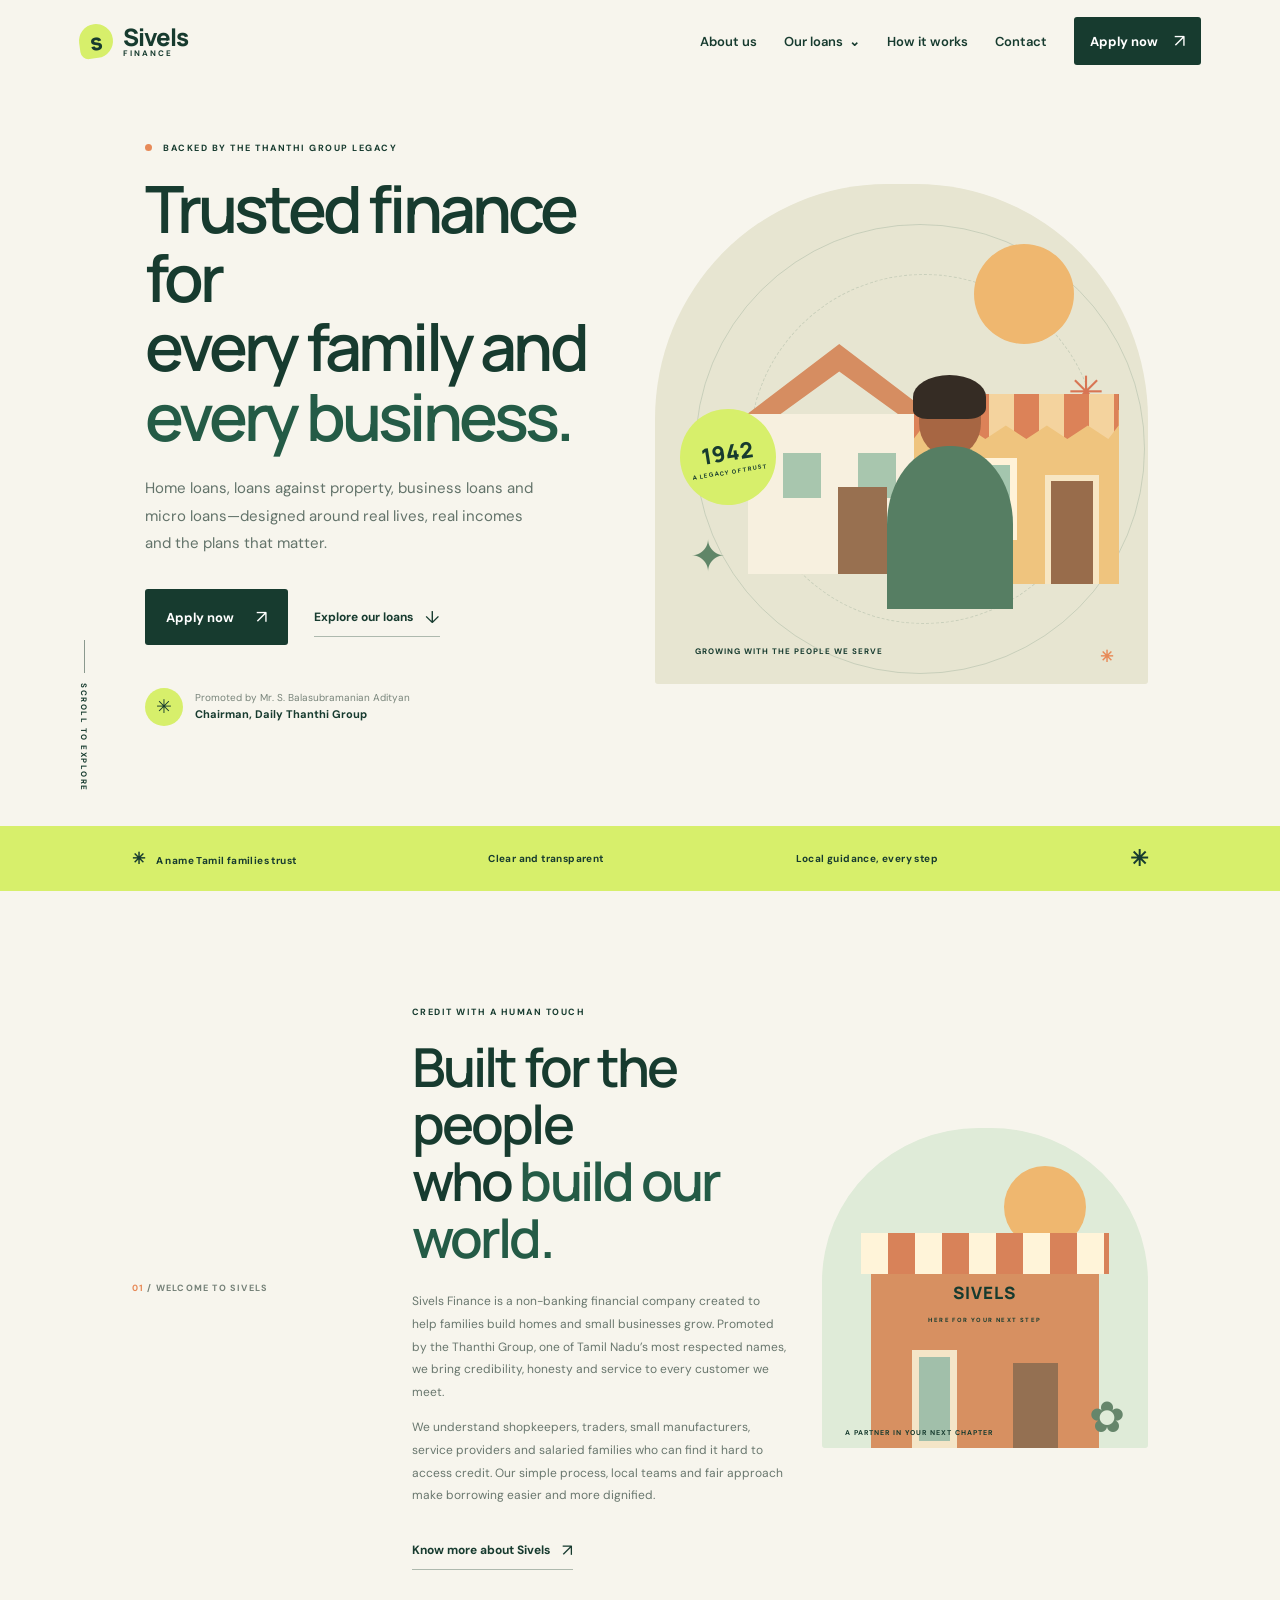
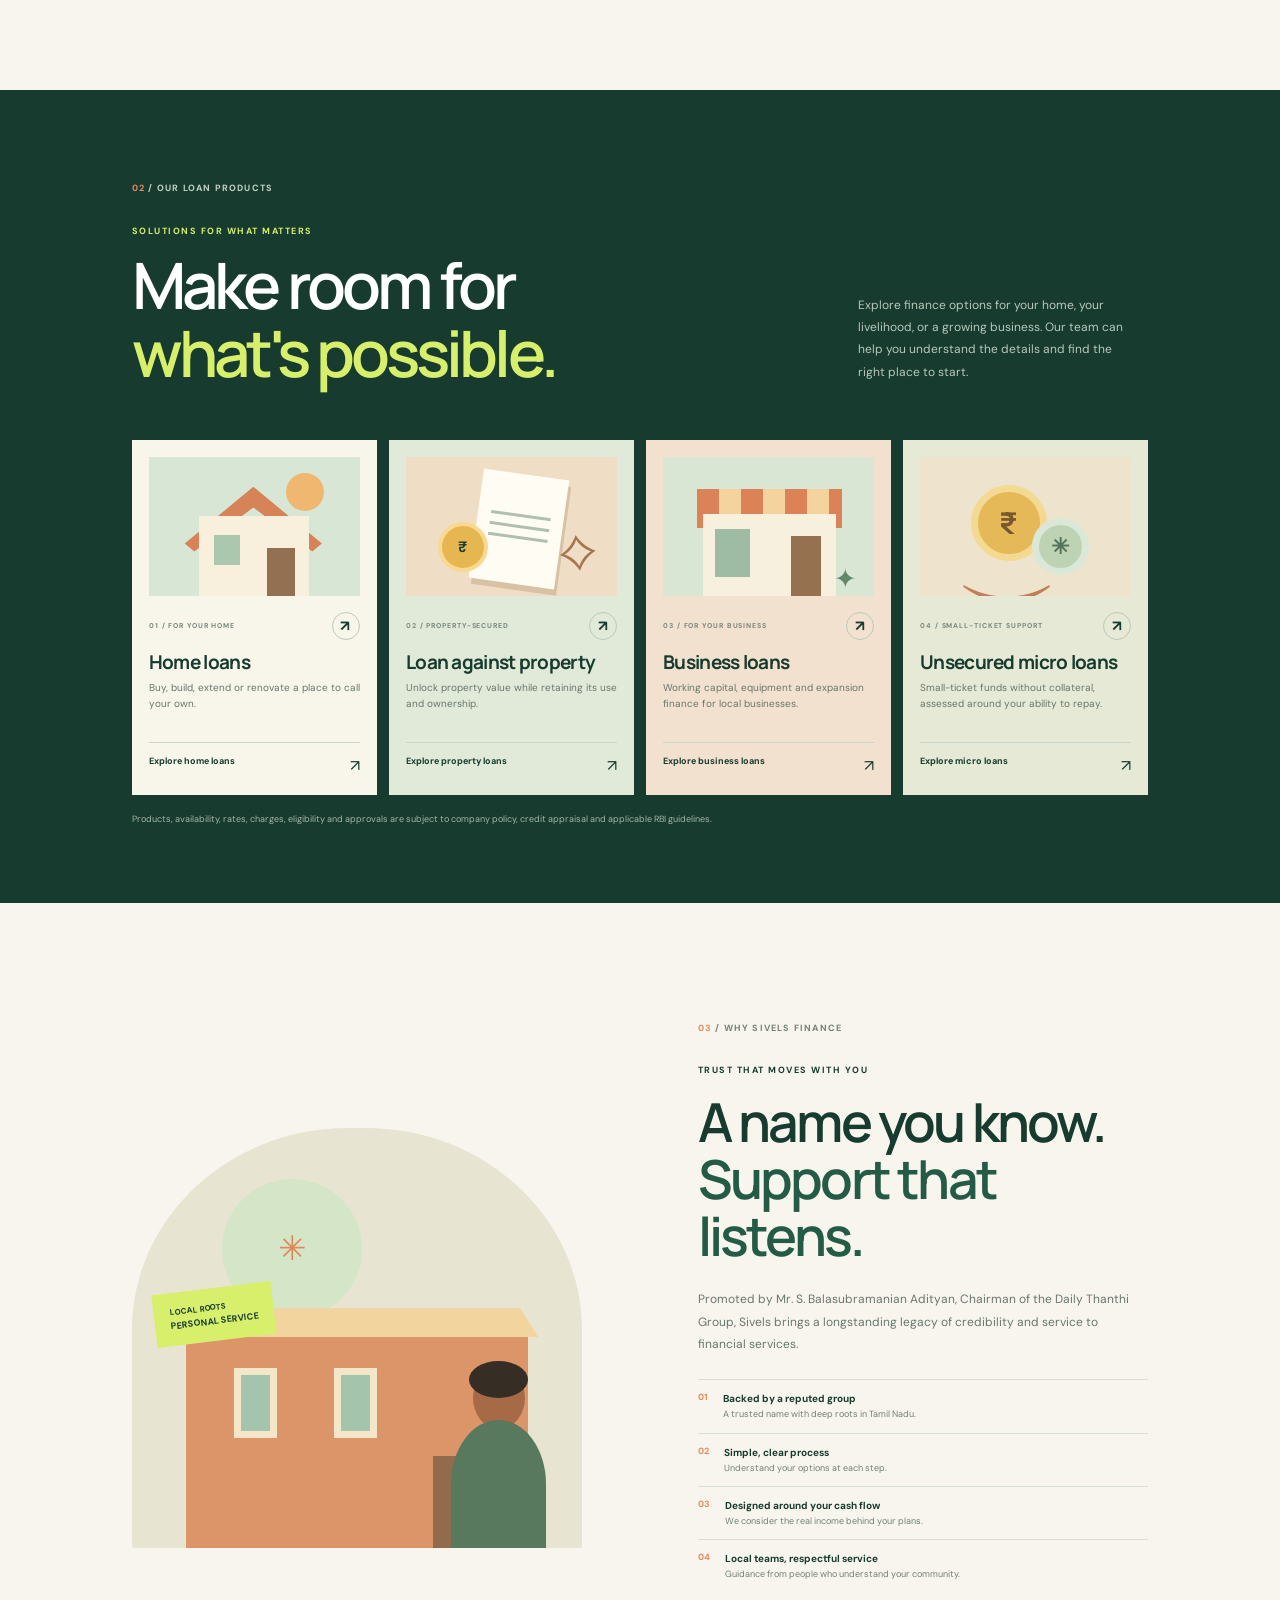
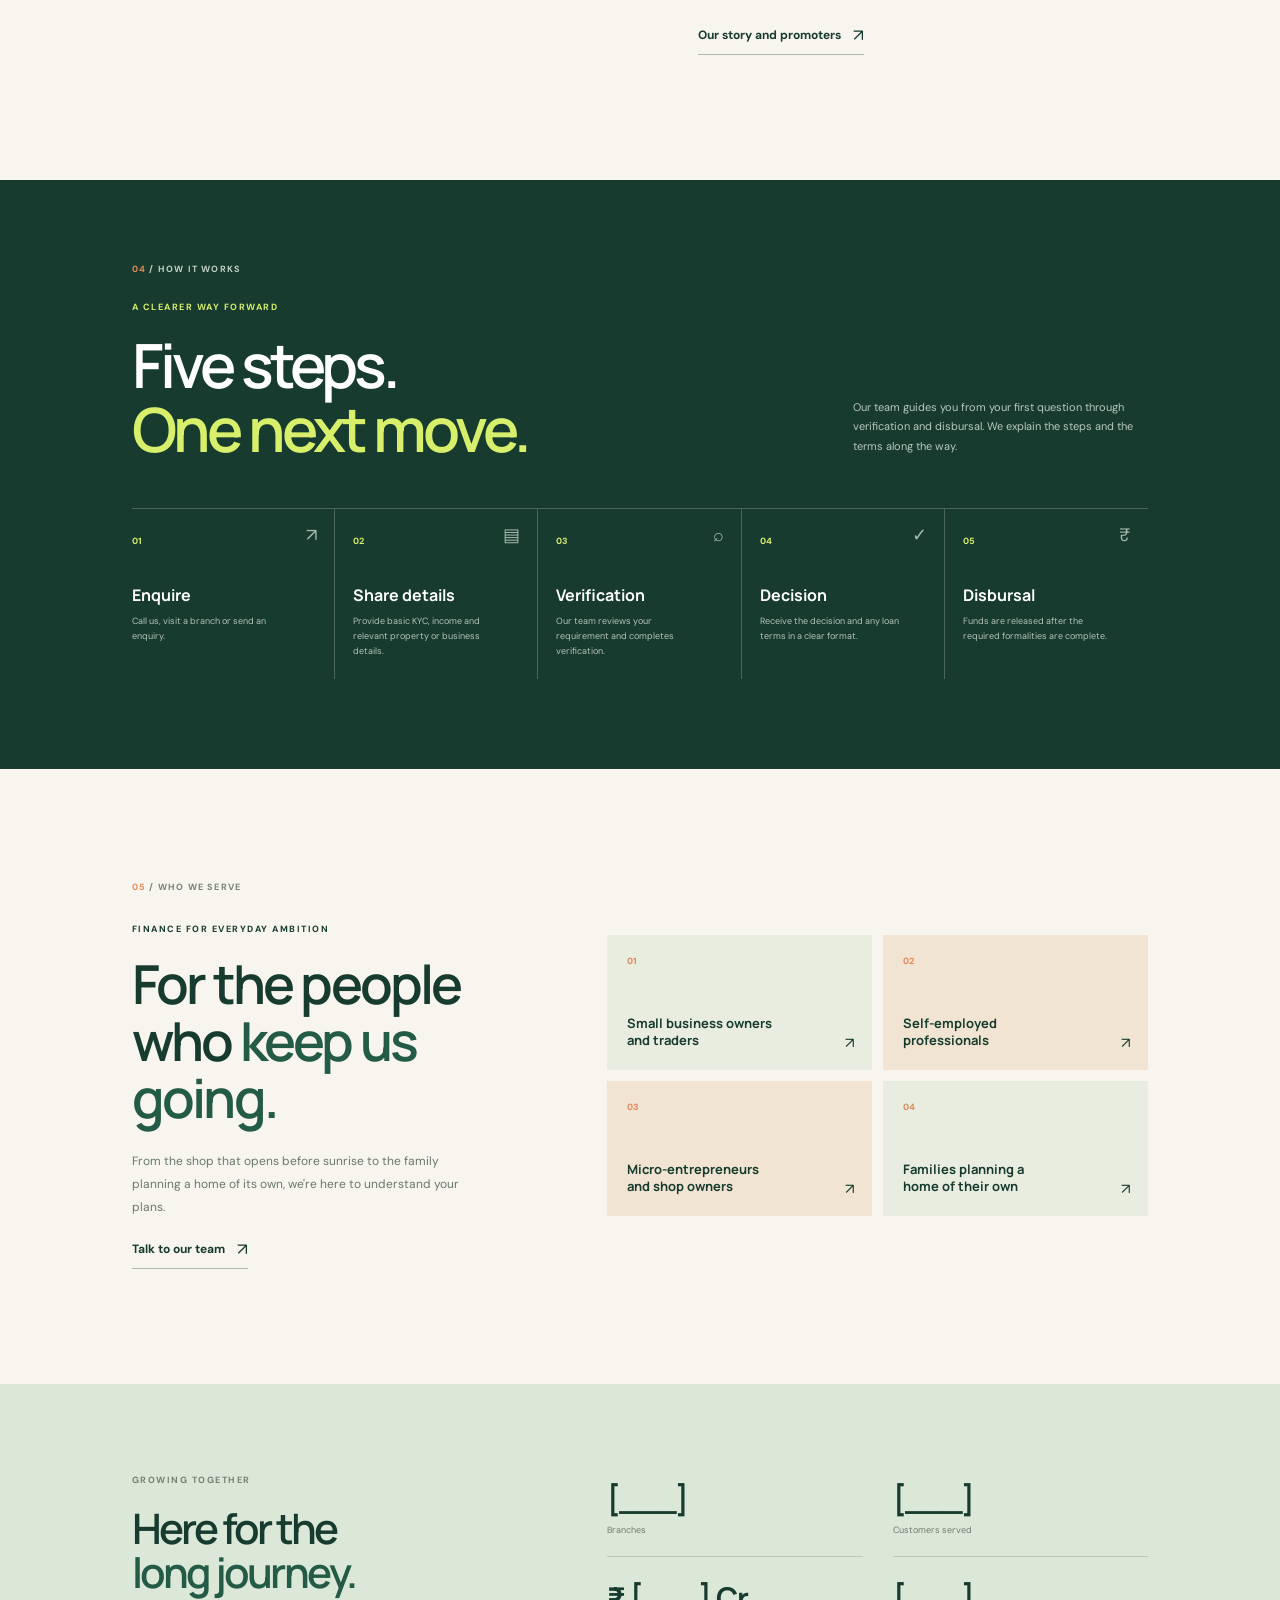
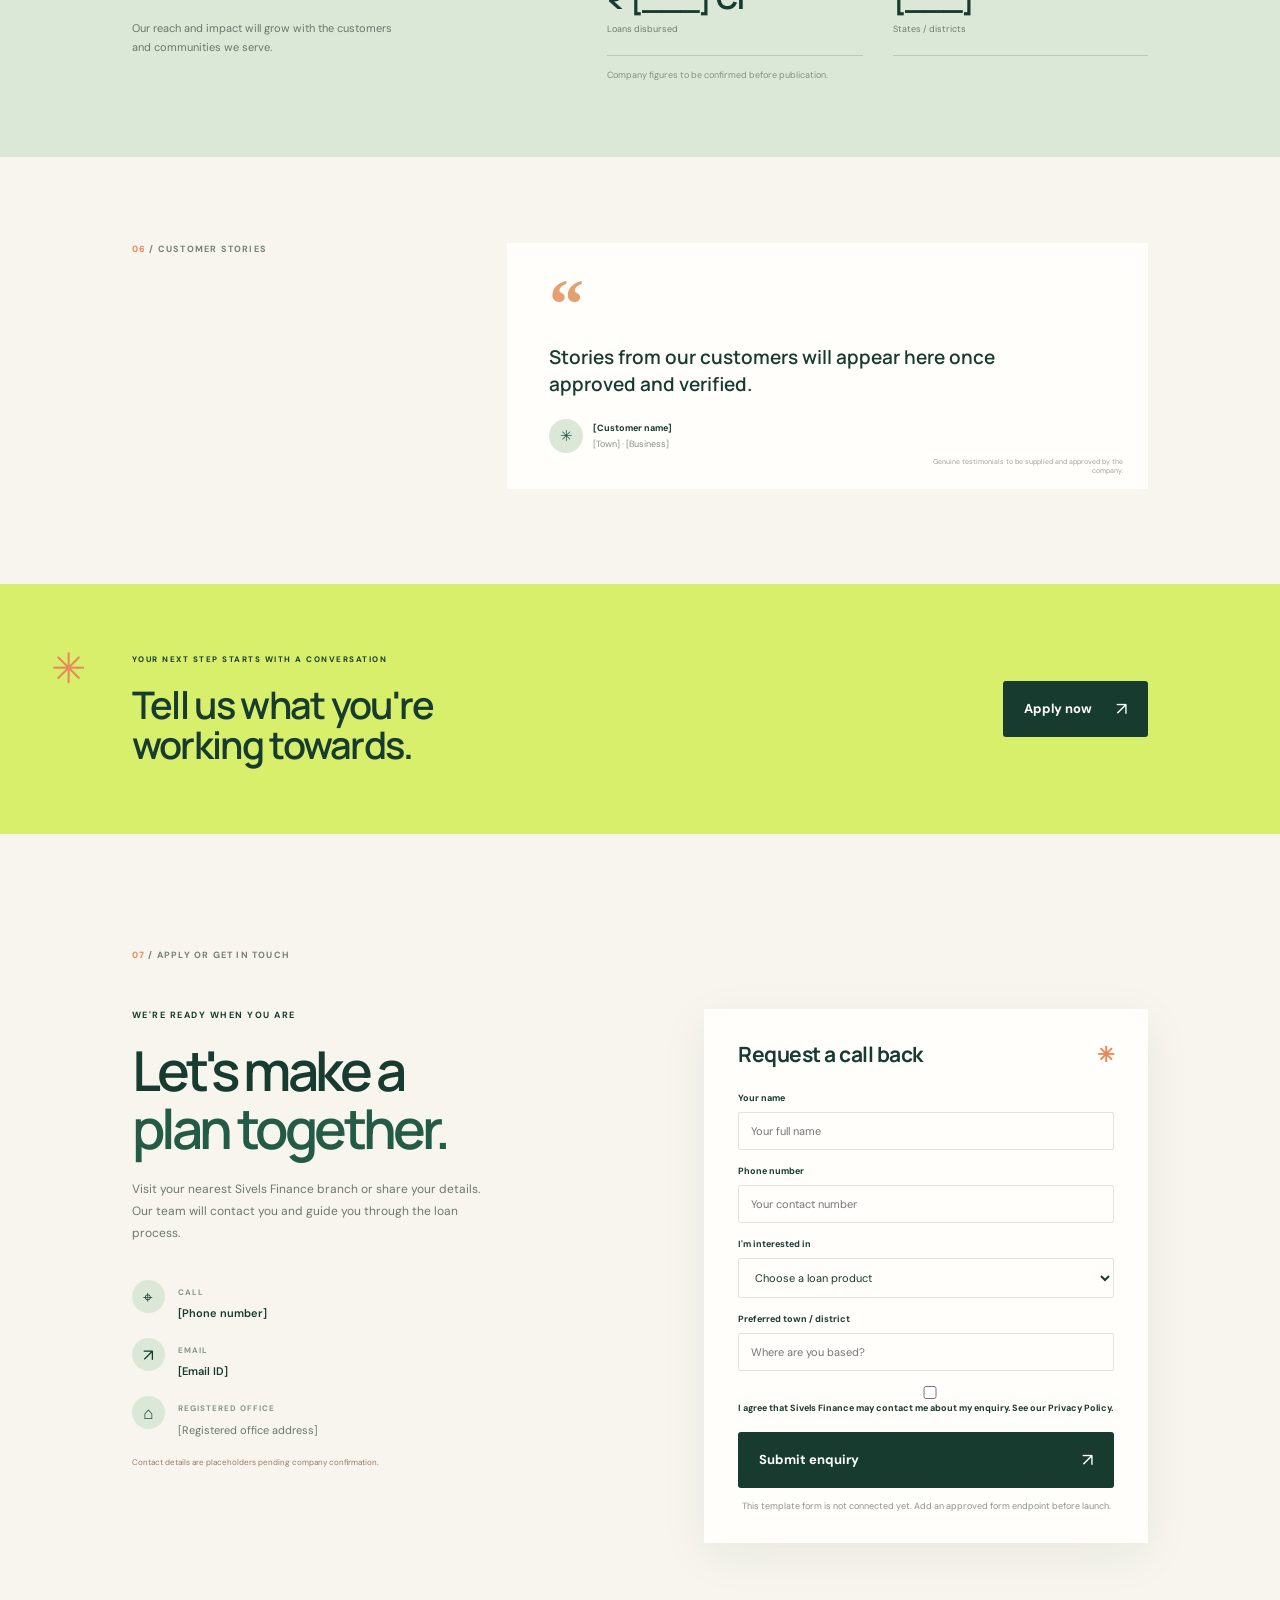
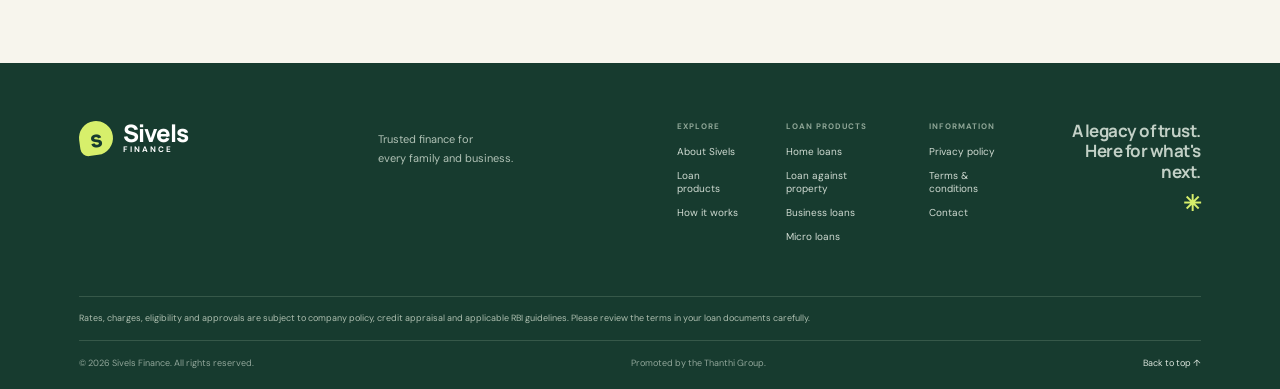
==== commit 64b2d7ce: "Fix home page loan navigation and label" ====
--- a/index.html
+++ b/index.html
@@ -8,9 +8,9 @@
   <link href="https://fonts.googleapis.com/css2?family=DM+Sans:wght@400;500;600;700&amp;family=Manrope:wght@400;500;600;700;800&amp;display=swap" rel="stylesheet"><link rel="stylesheet" href="styles.css">
 </head>
 <body>
-<header class="site-header"><a class="brand" href="index.html"><span class="brand-mark">s</span><span>Sivels <small>FINANCE</small></span></a><button class="menu-toggle" aria-label="Open navigation" aria-expanded="false"><span></span><span></span></button><nav class="main-nav" aria-label="Main navigation"><a href="about.html">About us</a><div class="nav-dropdown"><a href="#loans">Our loans <span>⌄</span></a><div class="dropdown-menu"><a href="home-loans.html">Home loans</a><a href="loan-against-property.html">Loan against property</a><a href="business-loans.html">Business loans</a><a href="micro-loans.html">Unsecured micro loans</a></div></div><a href="#process">How it works</a><a href="#contact">Contact</a><a class="button button-small" href="#contact">Apply now <span>↗</span></a></nav></header>
+<header class="site-header"><a class="brand" href="index.html"><span class="brand-mark">s</span><span>Sivels <small>FINANCE</small></span></a><button class="menu-toggle" aria-label="Open navigation" aria-expanded="false"><span></span><span></span></button><nav class="main-nav" aria-label="Main navigation"><a href="about.html">About us</a><div class="nav-dropdown"><a href="#products">Our loans <span>⌄</span></a><div class="dropdown-menu"><a href="home-loans.html">Home loans</a><a href="loan-against-property.html">Loan against property</a><a href="business-loans.html">Business loans</a><a href="micro-loans.html">Unsecured micro loans</a></div></div><a href="#process">How it works</a><a href="#contact">Contact</a><a class="button button-small" href="#contact">Apply now <span>↗</span></a></nav></header>
 <main id="home">
-<section class="hero section-wrap home-hero"><div class="hero-copy"><p class="eyebrow"><span class="eyebrow-dot"></span> BACKED BY THE THANthi GROUP LEGACY</p><h1>Trusted finance for<br>every family and<br><em>every business.</em></h1><p class="hero-intro">Home loans, loans against property, business loans and micro loans—designed around real lives, real incomes and the plans that matter.</p><div class="hero-actions"><a class="button" href="#contact">Apply now <span>↗</span></a><a class="text-link" href="#products">Explore our loans <span>↓</span></a></div><div class="hero-proof"><span class="proof-seal">✳</span><span>Promoted by Mr. S. Balasubramanian Adityan<br><strong>Chairman, Daily Thanthi Group</strong></span></div></div><div class="hero-visual"><div class="hero-orbit orbit-one"></div><div class="hero-orbit orbit-two"></div><div class="visual-sun"></div><div class="visual-house"><div class="v-roof"></div><div class="v-house"><i></i><i></i><b></b></div></div><div class="visual-shop"><div class="v-awning"></div><div class="v-shop-window"></div><div class="v-shop-door"></div></div><div class="visual-person"><i></i><b></b></div><div class="visual-leaf leaf-one">✦</div><div class="visual-leaf leaf-two">✳</div><div class="trust-note"><span>1942</span><small>A LEGACY OF TRUST</small></div><div class="visual-caption">GROWING WITH THE PEOPLE WE SERVE <span>✳</span></div></div><div class="hero-scroll"><span></span> SCROLL TO EXPLORE</div></section>
+<section class="hero section-wrap home-hero"><div class="hero-copy"><p class="eyebrow"><span class="eyebrow-dot"></span> BACKED BY THE THANTHI GROUP LEGACY</p><h1>Trusted finance for<br>every family and<br><em>every business.</em></h1><p class="hero-intro">Home loans, loans against property, business loans and micro loans—designed around real lives, real incomes and the plans that matter.</p><div class="hero-actions"><a class="button" href="#contact">Apply now <span>↗</span></a><a class="text-link" href="#products">Explore our loans <span>↓</span></a></div><div class="hero-proof"><span class="proof-seal">✳</span><span>Promoted by Mr. S. Balasubramanian Adityan<br><strong>Chairman, Daily Thanthi Group</strong></span></div></div><div class="hero-visual"><div class="hero-orbit orbit-one"></div><div class="hero-orbit orbit-two"></div><div class="visual-sun"></div><div class="visual-house"><div class="v-roof"></div><div class="v-house"><i></i><i></i><b></b></div></div><div class="visual-shop"><div class="v-awning"></div><div class="v-shop-window"></div><div class="v-shop-door"></div></div><div class="visual-person"><i></i><b></b></div><div class="visual-leaf leaf-one">✦</div><div class="visual-leaf leaf-two">✳</div><div class="trust-note"><span>1942</span><small>A LEGACY OF TRUST</small></div><div class="visual-caption">GROWING WITH THE PEOPLE WE SERVE <span>✳</span></div></div><div class="hero-scroll"><span></span> SCROLL TO EXPLORE</div></section>
 <section class="trust-strip"><div><span class="strip-icon">✳</span> A name Tamil families trust</div><div>Clear and transparent</div><div>Local guidance, every step</div><div class="strip-spark">✳</div></section>
 <section class="welcome section-wrap" id="about"><div class="section-label"><span>01</span> / WELCOME TO SIVELS</div><div class="welcome-copy"><p class="eyebrow">CREDIT WITH A HUMAN TOUCH</p><h2>Built for the people<br>who <em>build our world.</em></h2><p class="body-copy">Sivels Finance is a non-banking financial company created to help families build homes and small businesses grow. Promoted by the Thanthi Group, one of Tamil Nadu’s most respected names, we bring credibility, honesty and service to every customer we meet.</p><p class="body-copy">We understand shopkeepers, traders, small manufacturers, service providers and salaried families who can find it hard to access credit. Our simple process, local teams and fair approach make borrowing easier and more dignified.</p><a class="text-link" href="about.html">Know more about Sivels <span>↗</span></a></div><div class="welcome-art"><div class="welcome-sun"></div><div class="welcome-shop"><span>SIVELS<br><small>HERE FOR YOUR NEXT STEP</small></span><i></i><b></b></div><div class="welcome-plant">✿</div><div class="welcome-caption">A PARTNER IN YOUR NEXT CHAPTER</div></div></section>
 <section class="products-section" id="products"><div class="section-wrap"><div class="loans-heading"><div><div class="section-label light"><span>02</span> / OUR LOAN PRODUCTS</div><p class="eyebrow">SOLUTIONS FOR WHAT MATTERS</p><h2>Make room for<br><em>what's possible.</em></h2></div><p class="loans-lead">Explore finance options for your home, your livelihood, or a growing business. Our team can help you understand the details and find the right place to start.</p></div><div class="product-grid">
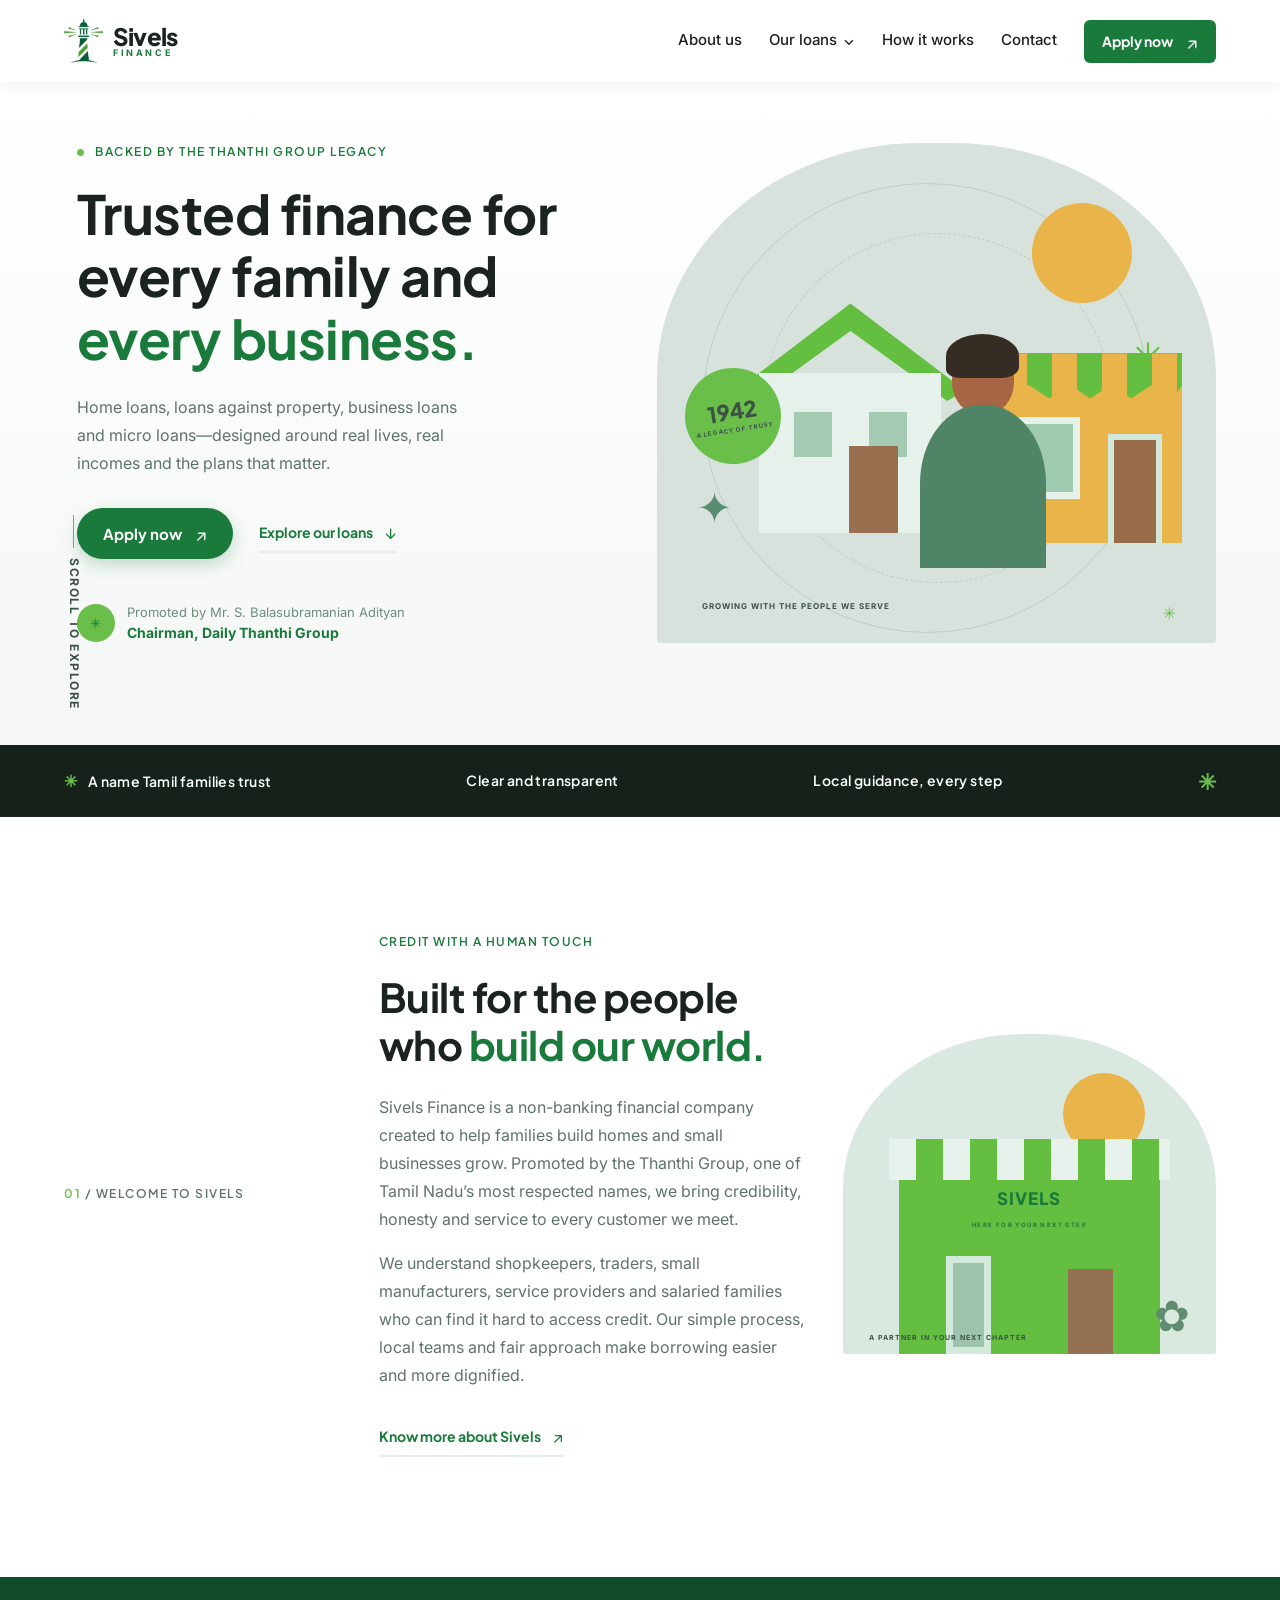
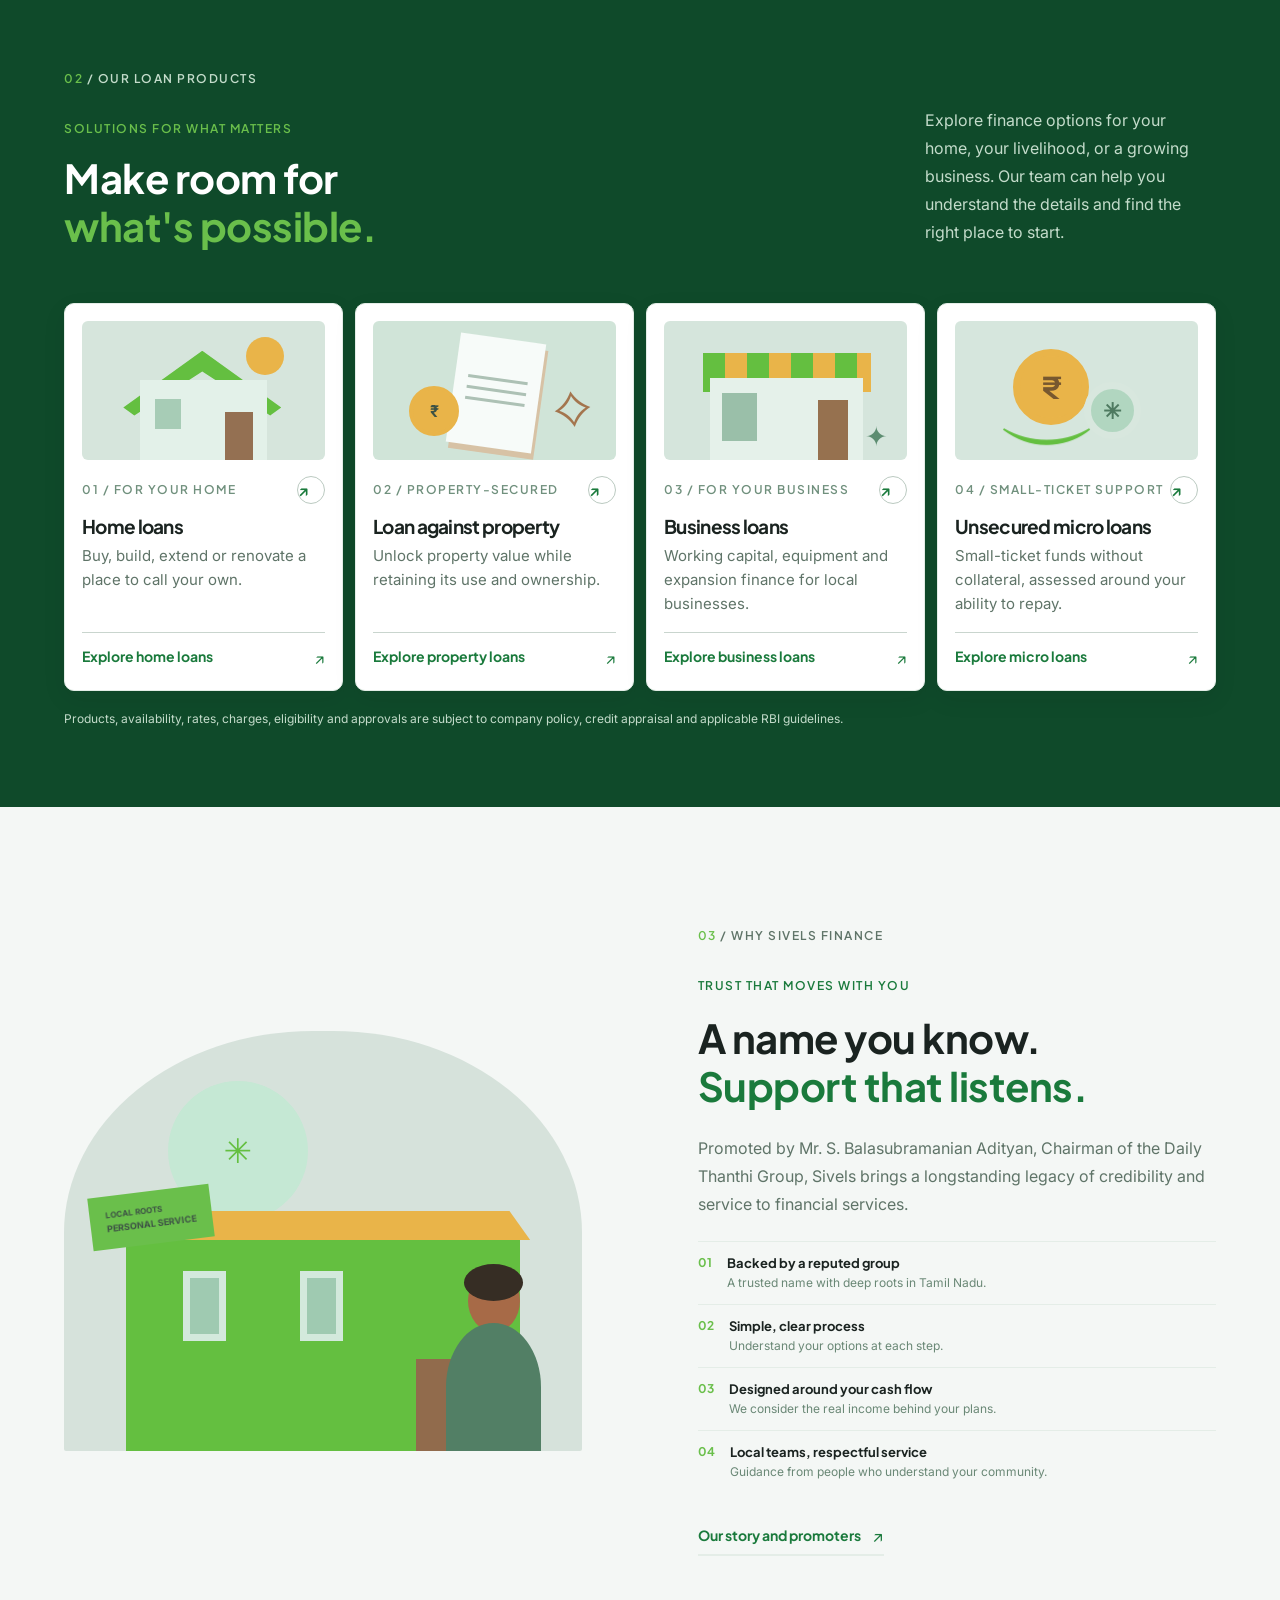
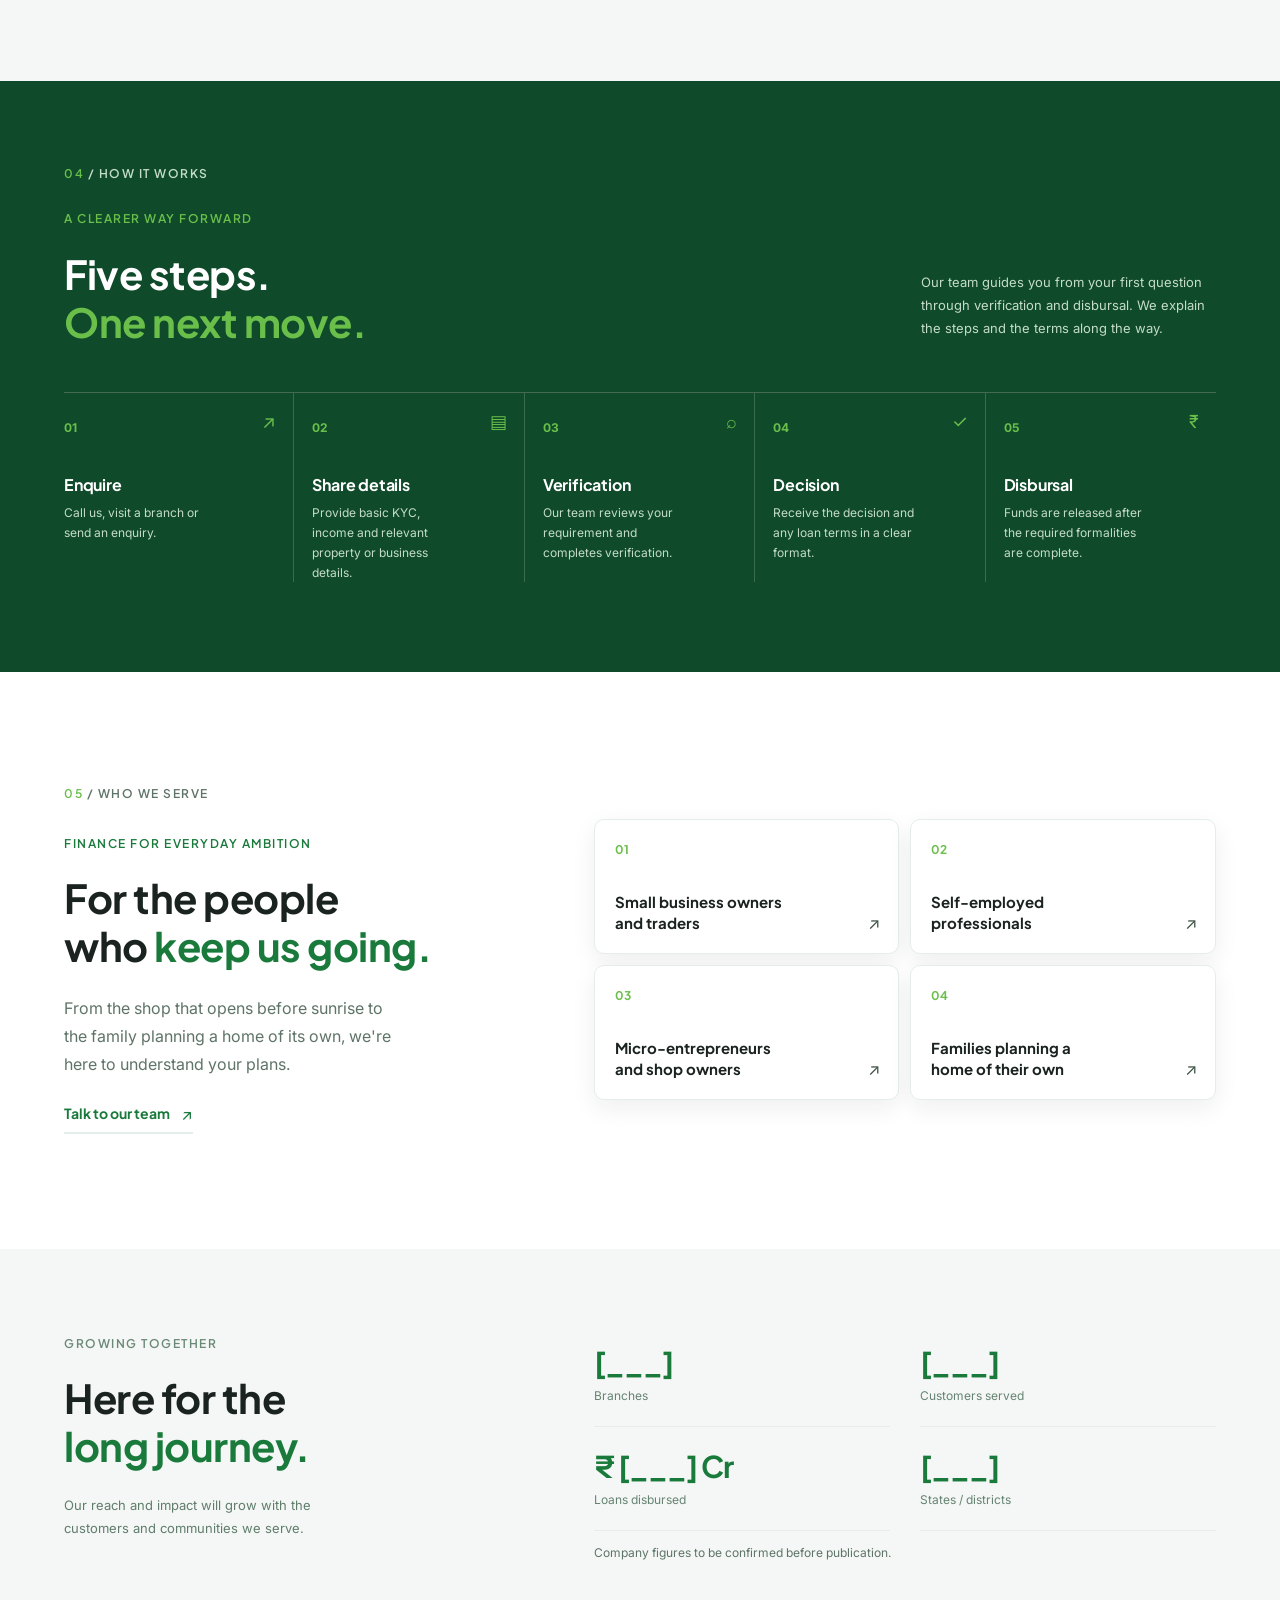
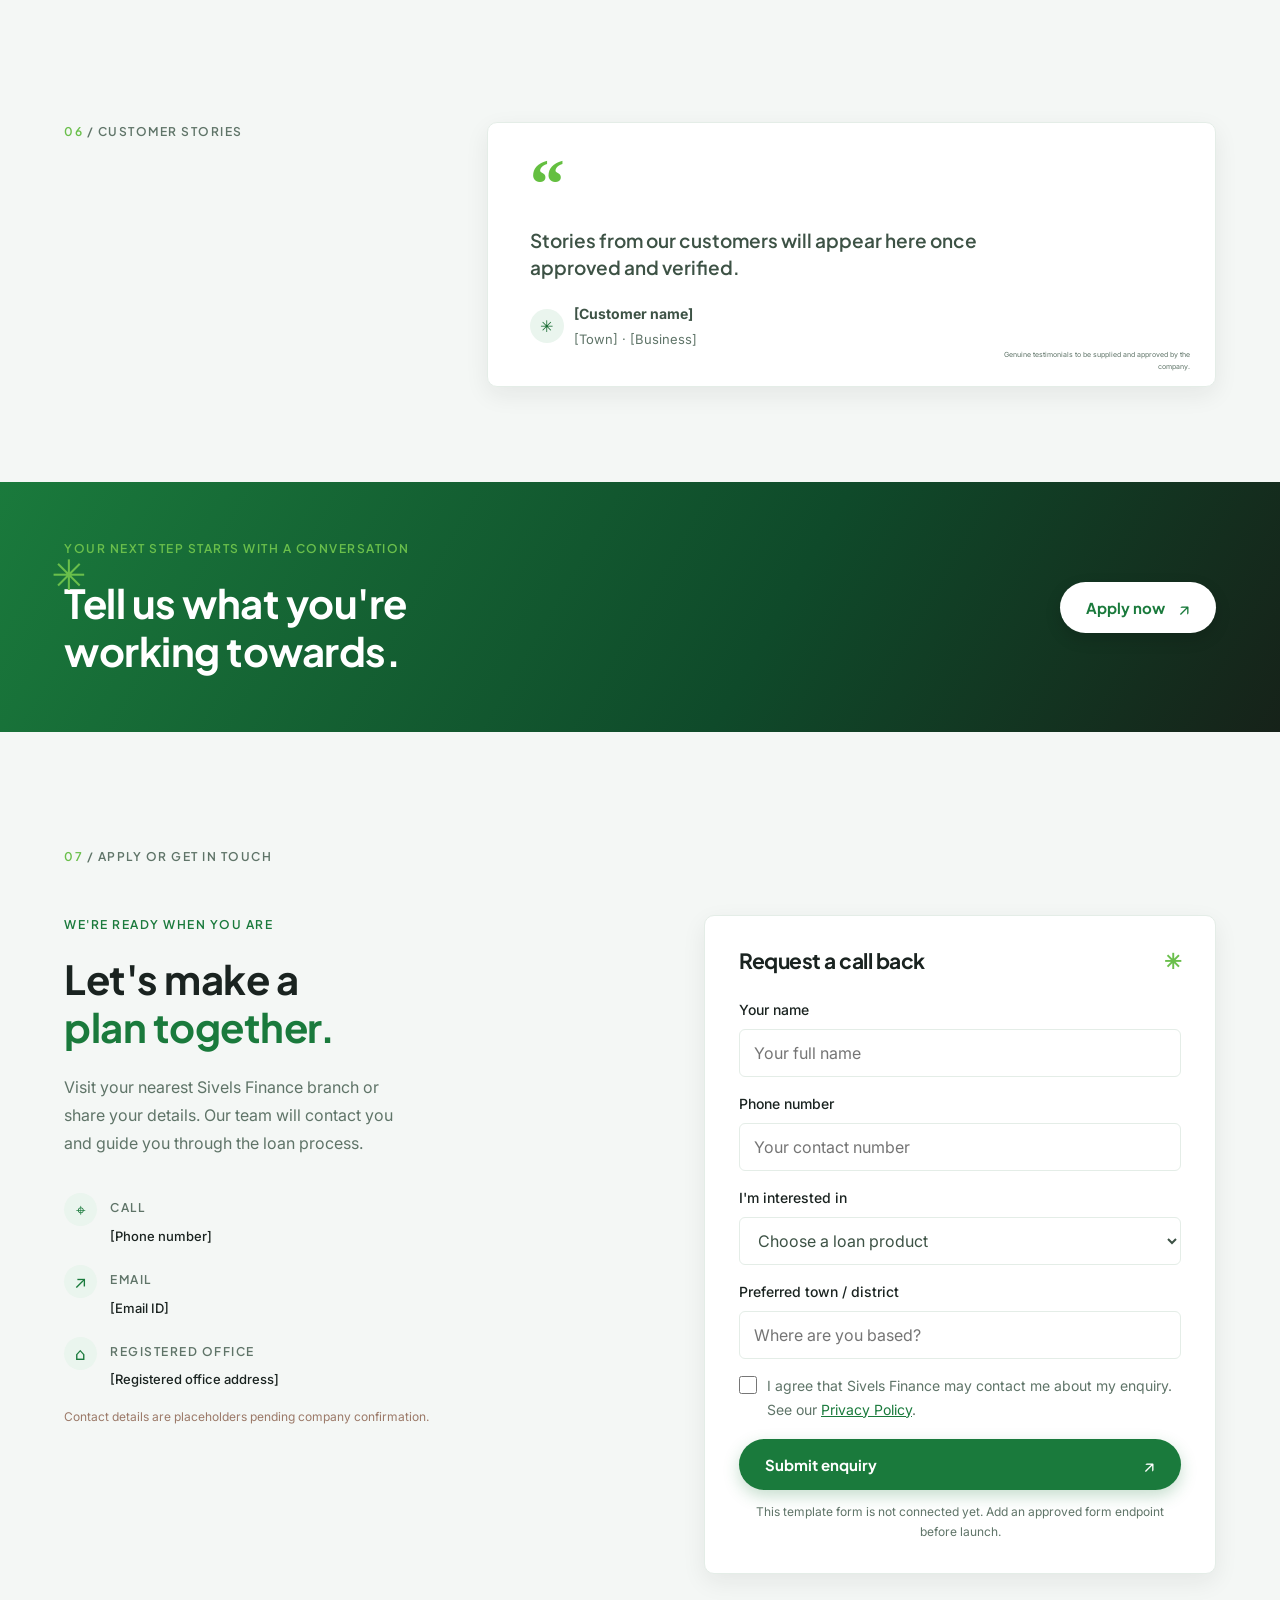
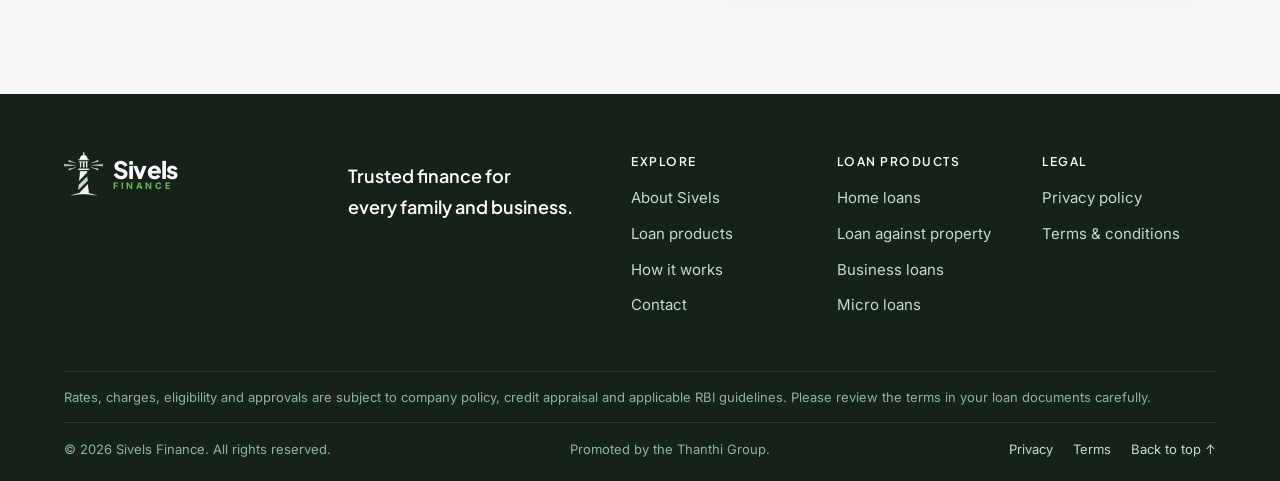
==== commit f1e5fd75: "Retheme site with Sivels green brand, lighthouse logo and responsive polish - Green palette and Inte" ====
--- a/index.html
+++ b/index.html
@@ -1,14 +1,14 @@
 <!doctype html>
 <html lang="en">
 <head>
-  <meta charset="utf-8"><meta name="viewport" content="width=device-width, initial-scale=1"><meta name="theme-color" content="#173b2f">
+  <meta charset="utf-8"><meta name="viewport" content="width=device-width, initial-scale=1"><meta name="theme-color" content="#1a7a3c">
   <meta name="description" content="Sivels Finance offers home, property, business and micro loans, backed by the Thanthi Group legacy.">
   <title>Sivels Finance — Trusted finance for every family and business</title>
   <link rel="preconnect" href="https://fonts.googleapis.com"><link rel="preconnect" href="https://fonts.gstatic.com" crossorigin>
-  <link href="https://fonts.googleapis.com/css2?family=DM+Sans:wght@400;500;600;700&amp;family=Manrope:wght@400;500;600;700;800&amp;display=swap" rel="stylesheet"><link rel="stylesheet" href="styles.css">
+  <link href="https://fonts.googleapis.com/css2?family=Inter:wght@400;500;600;700&amp;family=Plus+Jakarta+Sans:wght@600;700;800&amp;display=swap" rel="stylesheet"><link rel="icon" type="image/png" href="assets/favicon.png"><link rel="stylesheet" href="styles.css">
 </head>
 <body>
-<header class="site-header"><a class="brand" href="index.html"><span class="brand-mark">s</span><span>Sivels <small>FINANCE</small></span></a><button class="menu-toggle" aria-label="Open navigation" aria-expanded="false"><span></span><span></span></button><nav class="main-nav" aria-label="Main navigation"><a href="about.html">About us</a><div class="nav-dropdown"><a href="#products">Our loans <span>⌄</span></a><div class="dropdown-menu"><a href="home-loans.html">Home loans</a><a href="loan-against-property.html">Loan against property</a><a href="business-loans.html">Business loans</a><a href="micro-loans.html">Unsecured micro loans</a></div></div><a href="#process">How it works</a><a href="#contact">Contact</a><a class="button button-small" href="#contact">Apply now <span>↗</span></a></nav></header>
+<header class="site-header"><a class="brand" href="index.html" aria-label="Sivels Finance home"><img class="brand-logo" src="assets/sivels-mark.png" alt="" width="34" height="38"><span>Sivels <small>FINANCE</small></span></a><button class="menu-toggle" aria-label="Open navigation" aria-expanded="false"><span></span><span></span></button><nav class="main-nav" aria-label="Main navigation"><a href="about.html">About us</a><div class="nav-dropdown"><a href="index.html#products">Our loans <span>⌄</span></a><div class="dropdown-menu"><a href="home-loans.html">Home loans</a><a href="loan-against-property.html">Loan against property</a><a href="business-loans.html">Business loans</a><a href="micro-loans.html">Unsecured micro loans</a></div></div><a href="index.html#process">How it works</a><a href="index.html#contact">Contact</a><a class="button button-small" href="index.html#contact">Apply now <span>↗</span></a></nav></header>
 <main id="home">
 <section class="hero section-wrap home-hero"><div class="hero-copy"><p class="eyebrow"><span class="eyebrow-dot"></span> BACKED BY THE THANTHI GROUP LEGACY</p><h1>Trusted finance for<br>every family and<br><em>every business.</em></h1><p class="hero-intro">Home loans, loans against property, business loans and micro loans—designed around real lives, real incomes and the plans that matter.</p><div class="hero-actions"><a class="button" href="#contact">Apply now <span>↗</span></a><a class="text-link" href="#products">Explore our loans <span>↓</span></a></div><div class="hero-proof"><span class="proof-seal">✳</span><span>Promoted by Mr. S. Balasubramanian Adityan<br><strong>Chairman, Daily Thanthi Group</strong></span></div></div><div class="hero-visual"><div class="hero-orbit orbit-one"></div><div class="hero-orbit orbit-two"></div><div class="visual-sun"></div><div class="visual-house"><div class="v-roof"></div><div class="v-house"><i></i><i></i><b></b></div></div><div class="visual-shop"><div class="v-awning"></div><div class="v-shop-window"></div><div class="v-shop-door"></div></div><div class="visual-person"><i></i><b></b></div><div class="visual-leaf leaf-one">✦</div><div class="visual-leaf leaf-two">✳</div><div class="trust-note"><span>1942</span><small>A LEGACY OF TRUST</small></div><div class="visual-caption">GROWING WITH THE PEOPLE WE SERVE <span>✳</span></div></div><div class="hero-scroll"><span></span> SCROLL TO EXPLORE</div></section>
 <section class="trust-strip"><div><span class="strip-icon">✳</span> A name Tamil families trust</div><div>Clear and transparent</div><div>Local guidance, every step</div><div class="strip-spark">✳</div></section>
@@ -27,5 +27,5 @@
 <section class="cta-band"><div class="cta-spark">✳</div><div><p class="eyebrow">YOUR NEXT STEP STARTS WITH A CONVERSATION</p><h2>Tell us what you're<br>working towards.</h2></div><a href="#contact" class="button button-light">Apply now <span>↗</span></a></section>
 <section class="contact section-wrap" id="contact"><div class="section-label"><span>07</span> / APPLY OR GET IN TOUCH</div><div class="contact-grid"><div><p class="eyebrow">WE'RE READY WHEN YOU ARE</p><h2>Let's make a<br><em>plan together.</em></h2><p class="contact-intro">Visit your nearest Sivels Finance branch or share your details. Our team will contact you and guide you through the loan process.</p><div class="contact-detail"><span class="detail-icon">⌖</span><div><small>CALL</small><a href="tel:[PHONE]">[Phone number]</a></div></div><div class="contact-detail"><span class="detail-icon">↗</span><div><small>EMAIL</small><a href="mailto:[EMAIL]">[Email ID]</a></div></div><div class="contact-detail"><span class="detail-icon">⌂</span><div><small>REGISTERED OFFICE</small><p>[Registered office address]</p></div></div><p class="contact-note">Contact details are placeholders pending company confirmation.</p></div><form class="contact-form" id="contact-form"><div class="form-heading">Request a call back <span>✳</span></div><label>Your name<input name="name" autocomplete="name" placeholder="Your full name" required></label><label>Phone number<input name="phone" type="tel" autocomplete="tel" placeholder="Your contact number" required></label><label>I'm interested in<select name="topic" required><option value="">Choose a loan product</option><option>Home loans</option><option>Loan against property</option><option>Business loans</option><option>Unsecured micro loans</option></select></label><label>Preferred town / district<input name="location" placeholder="Where are you based?"></label><label class="consent-row"><input type="checkbox" required><span>I agree that Sivels Finance may contact me about my enquiry. See our <a href="privacy.html">Privacy Policy</a>.</span></label><button class="button" type="submit">Submit enquiry <span>↗</span></button><p class="form-note" id="form-note">This template form is not connected yet. Add an approved form endpoint before launch.</p></form></div></section>
 </main>
-<footer class="site-footer"><div class="footer-main"><a class="brand brand-footer" href="index.html"><span class="brand-mark">s</span><span>Sivels <small>FINANCE</small></span></a><p>Trusted finance for<br>every family and business.</p><div class="footer-links"><div><small>EXPLORE</small><a href="about.html">About Sivels</a><a href="#products">Loan products</a><a href="#process">How it works</a></div><div><small>LOAN PRODUCTS</small><a href="home-loans.html">Home loans</a><a href="loan-against-property.html">Loan against property</a><a href="business-loans.html">Business loans</a><a href="micro-loans.html">Micro loans</a></div><div><small>INFORMATION</small><a href="privacy.html">Privacy policy</a><a href="terms.html">Terms &amp; conditions</a><a href="#contact">Contact</a></div></div><div class="footer-aside">A legacy of trust.<br>Here for what's next.<span>✳</span></div></div><div class="footer-disclaimer">Rates, charges, eligibility and approvals are subject to company policy, credit appraisal and applicable RBI guidelines. Please review the terms in your loan documents carefully.</div><div class="footer-bottom"><span>© <span id="year"></span> Sivels Finance. All rights reserved.</span><span>Promoted by the Thanthi Group.</span><a href="#home">Back to top ↑</a></div></footer>
+<footer class="site-footer"><div class="footer-main"><a class="brand brand-footer" href="index.html" aria-label="Sivels Finance home"><img class="brand-logo" src="assets/sivels-mark-white.png" alt="" width="34" height="38"><span>Sivels <small>FINANCE</small></span></a><p>Trusted finance for<br>every family and business.</p><div class="footer-links"><div><small>EXPLORE</small><a href="about.html">About Sivels</a><a href="index.html#products">Loan products</a><a href="index.html#process">How it works</a><a href="index.html#contact">Contact</a></div><div><small>LOAN PRODUCTS</small><a href="home-loans.html">Home loans</a><a href="loan-against-property.html">Loan against property</a><a href="business-loans.html">Business loans</a><a href="micro-loans.html">Micro loans</a></div><div><small>LEGAL</small><a href="privacy.html">Privacy policy</a><a href="terms.html">Terms &amp; conditions</a></div></div></div><div class="footer-disclaimer">Rates, charges, eligibility and approvals are subject to company policy, credit appraisal and applicable RBI guidelines. Please review the terms in your loan documents carefully.</div><div class="footer-bottom"><span>© <span id="year"></span> Sivels Finance. All rights reserved.</span><span>Promoted by the Thanthi Group.</span><span class="footer-legal"><a href="privacy.html">Privacy</a><a href="terms.html">Terms</a><a href="#">Back to top ↑</a></span></div></footer>
 <script src="script.js"></script></body></html>
--- a/styles.css
+++ b/styles.css
@@ -1,10 +1,6130 @@
-:root{--forest:#173b2f;--forest-2:#245b46;--sage:#dce8d7;--lime:#d7ef6b;--cream:#f7f5ed;--paper:#fffefa;--ink:#173b2f;--muted:#6c7a70;--orange:#e78a58;--line:#d9dfd4;--font:'DM Sans',sans-serif;--display:'Manrope',sans-serif}*{box-sizing:border-box}html{scroll-behavior:smooth}body{margin:0;background:var(--cream);color:var(--ink);font-family:var(--font);font-size:15px;-webkit-font-smoothing:antialiased}a{color:inherit;text-decoration:none}.site-header{height:82px;padding:0 6.2vw;display:flex;align-items:center;justify-content:space-between;background:var(--cream);position:relative;z-index:10}.brand{display:flex;align-items:center;gap:10px;font:800 24px var(--display);letter-spacing:-1.3px}.brand-mark{display:grid;place-items:center;width:34px;height:34px;border-radius:50% 50% 50% 8px;background:var(--lime);font:800 23px var(--display);color:var(--forest);transform:rotate(-8deg)}.main-nav{display:flex;align-items:center;gap:35px;font-size:13px;font-weight:600}.main-nav>a:not(.button){transition:opacity .2s}.main-nav>a:not(.button):hover{opacity:.62}.button{display:inline-flex;gap:22px;align-items:center;justify-content:space-between;background:var(--forest);color:white;padding:16px 21px;border:0;border-radius:3px;font:700 13px var(--font);cursor:pointer;transition:transform .2s,background .2s}.button:hover{transform:translateY(-2px);background:var(--forest-2)}.button span{font-size:18px;font-weight:400}.button-small{padding:12px 16px;gap:16px}.menu-toggle{display:none}.section-wrap{padding-left:10.3vw;padding-right:10.3vw}.hero{min-height:655px;display:grid;grid-template-columns:1.03fr .97fr;align-items:center;position:relative;padding-top:48px;padding-bottom:88px}.hero-copy{padding:12px 0 12px 4.8vw;position:relative;z-index:1}.eyebrow{font-size:9px;letter-spacing:1.5px;font-weight:700;margin:0 0 20px}.eyebrow-dot{display:inline-block;width:7px;height:7px;background:var(--orange);border-radius:50%;margin-right:8px}h1,h2,h3,p{margin-top:0}h1,h2{font:600 clamp(39px,5vw,68px)/1.06 var(--display);letter-spacing:-3.8px;margin-bottom:24px}h1 em,h2 em{font-style:normal;color:var(--forest-2)}.hero-intro{max-width:400px;font-size:15px;line-height:1.85;color:#63736a;margin-bottom:31px}.hero-actions{display:flex;align-items:center;gap:26px}.text-link{font-weight:700;font-size:12px;display:inline-flex;gap:12px;align-items:center;border-bottom:1px solid #aeb9ae;padding:8px 0}.text-link span{font-size:17px;font-weight:400}.hero-note{display:flex;align-items:center;gap:12px;margin-top:58px;color:#66746c;font-size:10px;line-height:1.55}.hero-note strong{color:var(--forest);font-size:11px}.note-icon{display:grid;place-items:center;width:34px;height:34px;border-radius:50%;background:var(--sage);font-size:17px}.hero-art{height:480px;max-width:570px;width:100%;justify-self:end;position:relative;overflow:hidden;background:#e5e8d6;border-radius:48% 48% 4px 4px}.art-sun{position:absolute;width:135px;height:135px;border-radius:50%;background:#efbd78;right:13%;top:11%}.art-backdrop{position:absolute;inset:28% 0 0;background:#c5d4b2;border-radius:55% 40% 0 0}.shop-sign{position:absolute;z-index:2;top:19%;left:17%;width:185px;height:79px;background:#fff9e9;box-shadow:0 5px 0 #d8b885;text-align:center;padding:14px 8px 5px;font:800 18px/1.1 var(--display);letter-spacing:1px;color:var(--forest)}.shop-sign small{font:700 7px var(--font);letter-spacing:2px}.shelf{position:absolute;left:12%;width:47%;height:7px;background:#8f6d4a;z-index:2}.shelf-one{top:43%}.shelf-two{top:57%}.shelf i,.shelf b{position:relative;display:inline-block;width:19px;height:28px;background:#e79b57;margin:0 11px;top:-23px;border-radius:5px 5px 1px 1px}.shelf i:nth-child(2){height:22px;background:#e7cf76;top:-17px}.shelf i:nth-child(3){background:#759b78}.shelf b{height:18px;background:#f2e5c6;top:-13px}.shelf-two i,.shelf-two b{height:24px;top:-19px;background:#668b73}.shelf-two i:nth-child(2){background:#dc9b61}.shelf-two b{height:28px;background:#dfd291;top:-23px}.counter{position:absolute;left:8%;right:4%;height:75px;bottom:17%;z-index:4;background:#b67e55;border-radius:3px 3px 0 0;box-shadow:inset 0 -17px #986846}.person{position:absolute;z-index:3;bottom:17%;right:19%;width:132px;height:228px}.head{position:absolute;right:28px;top:0;width:62px;height:75px;border-radius:42% 45% 43% 44%;background:#a96442;z-index:2}.hair{position:absolute;right:20px;top:-8px;width:75px;height:45px;border-radius:50% 50% 30% 15%;background:#342e24;z-index:3}.body{position:absolute;bottom:0;right:0;width:115px;height:164px;border-radius:48% 40% 0 0;background:#e77f58}.arm{position:absolute;top:86px;right:70px;width:85px;height:17px;border-radius:20px;background:#a96442;transform:rotate(-20deg);z-index:4}.hand{position:absolute;top:65px;right:132px;width:20px;height:18px;border-radius:50%;background:#a96442;z-index:4}.plant{position:absolute;bottom:15%;left:3%;z-index:5;width:55px;height:70px}.plant:after{content:'';position:absolute;bottom:0;left:12px;width:34px;height:28px;background:#d58958;clip-path:polygon(8% 0,92% 0,80% 100%,20% 100%)}.plant span{position:absolute;bottom:25px;left:26px;width:11px;height:45px;border-radius:100% 0;background:#568066;transform:rotate(-25deg);transform-origin:bottom}.plant span:nth-child(2){transform:rotate(35deg);height:38px}.plant span:nth-child(3){transform:rotate(-65deg);height:35px}.art-sticker{position:absolute;z-index:5;right:7%;top:50%;background:var(--lime);border-radius:50%;width:96px;height:96px;display:grid;align-content:center;justify-content:center;text-align:center;font-size:10px;font-weight:700;line-height:1.35;transform:rotate(9deg)}.art-sticker span{font-size:16px}.hero-caption{position:absolute;z-index:6;bottom:17px;left:7%;right:7%;display:flex;justify-content:space-between;font-size:8px;font-weight:700;letter-spacing:1px}.hero-caption span:first-child{color:#728271}.hero-scroll{position:absolute;bottom:35px;left:6.2vw;display:flex;align-items:center;gap:10px;font-size:8px;font-weight:700;letter-spacing:1.5px;writing-mode:vertical-rl}.hero-scroll span{height:33px;width:1px;background:#8b998e}.trust-strip{background:var(--lime);padding:18px 10.3vw;display:flex;align-items:center;justify-content:space-between;font-size:10px;font-weight:700;letter-spacing:.4px}.strip-icon{font-size:16px;margin-right:8px}.strip-spark{font-size:22px}.intro{min-height:560px;padding-top:118px;padding-bottom:116px;display:grid;grid-template-columns:1fr 2fr;position:relative}.section-label{font-size:9px;letter-spacing:1.2px;font-weight:700;color:#758178}.section-label span{color:var(--orange)}.intro-content{max-width:660px}.intro-content .eyebrow{margin-bottom:22px}.intro h2,.approach h2,.contact h2{font-size:clamp(37px,4.3vw,58px);margin-bottom:22px}.intro-text{max-width:500px;color:#6b776e;font-size:13px;line-height:1.8;margin-bottom:14px}.intro-content .text-link{margin-top:11px}.intro-stamp{position:absolute;right:13%;bottom:85px;width:127px;height:127px;border:1px solid #bec9bc;border-radius:50%;display:flex;flex-direction:column;justify-content:center;align-items:center;text-align:center;font:700 11px/1.45 var(--display);letter-spacing:1px;transform:rotate(-12deg)}.intro-stamp span{position:absolute;right:-7px;top:5px;background:var(--cream);padding:3px;color:var(--orange);font-size:22px}.loans-section{background:var(--forest);color:#fff;padding:96px 0 77px}.light{color:#c3d2c5}.loans-heading{display:flex;justify-content:space-between;align-items:end;margin-bottom:53px}.loans-heading .eyebrow{color:var(--lime);margin-top:31px;margin-bottom:14px}.loans-heading h2{font-size:clamp(40px,5vw,64px);margin:0}.loans-heading h2 em{color:var(--lime)}.loans-lead{width:265px;color:#b8c8bc;font-size:12px;line-height:1.85;margin:0 2vw 4px 30px}.loan-cards{display:grid;grid-template-columns:repeat(3,1fr);gap:13px}.loan-card{min-height:393px;background:#f8f5eb;color:var(--forest);padding:21px 24px 23px;position:relative;display:flex;flex-direction:column}.loan-card-2{background:#e0ead8}.loan-card-3{background:#e7ead9}.card-top{display:flex;justify-content:space-between;font-size:9px;font-weight:700;color:#809083}.card-symbol{font-size:20px;color:var(--forest)}.loan-illustration{height:126px;position:relative;margin:6px 0 16px}.business-ill{background:#e8dcc7;overflow:hidden}.business-ill:before{content:'';position:absolute;inset:47px 25px 0;background:#f6f0df}.awning{position:absolute;top:39px;left:22px;right:22px;height:23px;background:repeating-linear-gradient(90deg,#df875a 0 20px,#f1c89d 20px 40px);z-index:1;border-radius:5px 5px 0 0}.window{position:absolute;z-index:2;width:42px;height:46px;background:#a8c8b0;border:5px solid #f7efdd;left:49px;top:67px}.door{position:absolute;z-index:2;width:31px;height:61px;background:#d09763;left:115px;top:65px;border:4px solid #f7efdd}.plant-mini{position:absolute;right:30px;bottom:0;width:25px;height:40px;background:#66846b;clip-path:polygon(50% 0,63% 48%,100% 15%,77% 61%,89% 100%,10% 100%,20% 61%,0 23%,39% 48%)}.home-ill{background:#dce8d7;overflow:hidden}.house{position:absolute;width:134px;height:73px;left:54px;bottom:0;background:#f8f3e7}.roof{position:absolute;left:43px;top:26px;width:155px;height:70px;background:#d78358;clip-path:polygon(50% 0,100% 70%,93% 80%,50% 25%,7% 80%,0 70%)}.home-ill .window{left:82px;top:75px;width:28px;height:31px;border-color:#f8f3e7}.sun-small{position:absolute;right:41px;top:10px;width:30px;height:30px;border-radius:50%;background:#efbc70}.mortgage-ill{background:#eadfca;overflow:hidden}.document{position:absolute;width:100px;height:112px;left:95px;top:7px;background:#fffdf5;transform:rotate(8deg);box-shadow:3px 5px 0 #d4c5a8;padding:32px 14px}.document span{display:block;height:3px;background:#bccabc;margin:8px 0}.coin{position:absolute;z-index:2;border-radius:50%;display:grid;place-items:center;background:#e8b753;border:4px solid #f6d78d;color:#855c2c;font:700 17px var(--display)}.coin-a{width:55px;height:55px;left:44px;top:43px}.coin-b{width:42px;height:42px;left:77px;top:77px;font-size:13px}.key{position:absolute;right:42px;bottom:10px;color:#a36e3e;font-size:33px;transform:rotate(42deg)}.loan-card .eyebrow{font-size:8px;color:#8a988c;margin-bottom:8px}.loan-card h3{font:700 27px/1.05 var(--display);letter-spacing:-1px;margin:0 0 12px}.loan-card>p:not(.eyebrow){color:#6c786f;font-size:11px;line-height:1.6;max-width:250px;margin:0 0 17px}.card-link{margin-top:auto;font-size:10px;font-weight:700;display:flex;justify-content:space-between;border-top:1px solid #cad2c6;padding-top:13px}.card-link span{font-size:17px}.loan-disclaimer{font-size:9px;color:#a5b7a8;margin:18px 0 0}.approach{padding-top:122px;padding-bottom:123px;display:grid;grid-template-columns:1fr 1fr;gap:9vw;align-items:center}.approach-art{height:430px;position:relative;background:#e7e5ce;border-radius:48% 48% 2px 2px;overflow:hidden}.approach-circle{position:absolute;width:175px;height:175px;background:#d5e5c8;border-radius:50%;left:20%;top:11%;display:grid;place-items:center;font-size:45px;color:#e58c5a}.approach-building{position:absolute;z-index:1;bottom:0;left:12%;width:76%;height:240px;background:#df9365;padding:32px 24px 0;display:flex;justify-content:space-around;align-items:flex-start}.approach-building:before{content:'';position:absolute;left:-12px;right:-12px;top:-16px;height:23px;background:#f6d6a1;clip-path:polygon(4% 0,96% 0,100% 100%,0 100%)}.b-window{width:46px;height:66px;background:#b2cbb0;border:7px solid #f8e6c5}.b-door{width:47px;height:95px;background:#8a684d;align-self:flex-end}.approach-person{position:absolute;z-index:2;bottom:0;right:9%;width:98px;height:202px}.approach-person i{position:absolute;right:16px;top:0;width:57px;height:66px;border-radius:50%;background:#995d3e}.approach-person i:before{content:'';position:absolute;top:-5px;left:-5px;width:64px;height:36px;background:#312b25;border-radius:60% 50% 25% 25%}.approach-person b{position:absolute;bottom:0;right:0;width:98px;height:144px;background:#54765c;border-radius:48% 48% 0 0}.approach-label{position:absolute;z-index:3;left:5%;top:37%;background:var(--lime);padding:12px 17px;font:700 9px/1.5 var(--display);letter-spacing:.6px;transform:rotate(-7deg)}.approach-copy .eyebrow{margin:32px 0 18px}.approach-copy h2{margin-bottom:21px}.approach-copy>p:not(.eyebrow){color:#6c786f;font-size:12px;line-height:1.85;max-width:440px}.approach-points{margin:25px 0 20px}.approach-points>div{display:flex;gap:15px;border-top:1px solid var(--line);padding:12px 0}.approach-points>div>span{font-size:9px;color:var(--orange);font-weight:700;padding-top:2px}.approach-points p{color:#748077;font-size:10px;line-height:1.6;margin:0}.approach-points strong{color:var(--forest);font-size:11px}.cta-band{min-height:250px;background:var(--lime);padding:48px 10.3vw;display:flex;align-items:center;justify-content:space-between;position:relative}.cta-band .eyebrow{font-size:8px}.cta-band h2{font-size:38px;letter-spacing:-1.7px;margin:0}.button-light{background:var(--forest);min-width:145px}.cta-spark{position:absolute;font-size:42px;color:var(--orange);left:4%;top:23%}.contact{padding-top:115px;padding-bottom:120px}.contact-grid{display:grid;grid-template-columns:1fr 1fr;gap:10vw;margin-top:48px}.contact h2{font-size:55px}.contact-intro{font-size:12px;color:#6c786f;line-height:1.8;max-width:350px;margin-bottom:36px}.contact-detail{display:flex;gap:13px;align-items:flex-start;margin:18px 0}.detail-icon{width:33px;height:33px;display:grid;place-items:center;background:var(--sage);border-radius:50%;font-size:17px}.contact-detail small,.footer-links small{font-size:8px;letter-spacing:1px;color:#88958a;font-weight:700}.contact-detail a,.contact-detail p{display:block;font-size:11px;font-weight:600;margin:6px 0 0}.contact-detail p{font-weight:400;color:#6c786f;line-height:1.5}.contact-form{background:#fffefa;padding:31px 34px;box-shadow:0 12px 45px #223b3010}.form-heading{display:flex;justify-content:space-between;font:700 21px var(--display);letter-spacing:-.5px;margin-bottom:24px}.form-heading span{color:var(--orange)}.contact-form label{display:block;font-size:9px;font-weight:700;margin-bottom:15px}.contact-form input,.contact-form select,.contact-form textarea{width:100%;display:block;margin-top:8px;padding:11px 12px;border:1px solid #e0e5dc;background:#fffefa;color:var(--forest);font:11px var(--font);outline:none;border-radius:2px}.contact-form input:focus,.contact-form select:focus,.contact-form textarea:focus{border-color:var(--forest-2)}.contact-form textarea{resize:vertical}.contact-form .button{width:100%;margin-top:3px}.form-note{font-size:9px;color:#8a948b;margin:12px 0 0;text-align:center}.site-footer{background:var(--forest);color:#fff;padding:58px 6.2vw 20px}.footer-main{display:grid;grid-template-columns:1.2fr 1.2fr 1.5fr .7fr;gap:30px;align-items:start;padding-bottom:53px}.brand-footer{color:#fff}.brand-footer .brand-mark{background:var(--lime)}.footer-main>p{color:#b1c2b6;font-size:11px;line-height:1.7;margin:9px 0}.footer-links{display:flex;gap:45px}.footer-links div{display:flex;flex-direction:column;gap:11px}.footer-links small{color:#8fa697;margin-bottom:3px}.footer-links a{font-size:10px;color:#d0dbd2}.footer-links a:hover{color:var(--lime)}.footer-aside{font:700 17px/1.2 var(--display);text-align:right;letter-spacing:-.5px;color:#c2d0c6}.footer-aside span{display:block;color:var(--lime);font-size:22px;margin-top:8px}.footer-bottom{border-top:1px solid #365849;padding-top:16px;display:flex;justify-content:space-between;color:#91a69a;font-size:9px}.footer-bottom a{color:#dce5dd}.legal-page{background:var(--cream);min-height:100vh}.legal-hero{padding:90px 10.3vw 52px;background:var(--forest);color:white}.legal-hero .eyebrow{color:var(--lime)}.legal-hero h1{font-size:54px;margin-bottom:12px}.legal-hero p{color:#c1cec3;font-size:12px}.legal-content{max-width:920px;margin:0 auto;padding:64px 30px 100px}.legal-content .legal-note{padding:16px 20px;background:#e6eddc;border-left:3px solid var(--orange);font-size:11px;line-height:1.7;margin-bottom:36px}.legal-content h2{font:700 19px var(--display);letter-spacing:-.5px;margin:34px 0 12px}.legal-content p,.legal-content li{font-size:12px;line-height:1.85;color:#53645a}.legal-content ul{padding-left:20px}.legal-content li{margin:7px 0}.legal-nav{padding:0 6.2vw}.legal-nav .brand{color:var(--forest)}.legal-footer{padding-top:18px;padding-bottom:18px}@media(max-width:900px){.section-wrap{padding-left:7vw;padding-right:7vw}.hero{grid-template-columns:1fr 1fr;gap:15px;padding-top:30px}.hero-copy{padding-left:0}.hero-art{height:420px}.hero-scroll{left:2vw}.trust-strip{padding-left:7vw;padding-right:7vw}.intro{grid-template-columns:.55fr 1.45fr}.intro-stamp{right:7%;bottom:40px;width:100px;height:100px}.approach{gap:6vw}.approach-art{height:380px}.contact-grid{gap:5vw}.footer-main{grid-template-columns:1fr 1.3fr 2fr}.footer-aside{display:none}}@media(max-width:680px){.site-header{height:70px;padding:0 6vw}.menu-toggle{display:flex;flex-direction:column;gap:5px;border:0;background:none;padding:8px;z-index:12}.menu-toggle span{width:22px;height:1px;background:var(--forest)}.main-nav{display:none;position:absolute;top:70px;left:0;right:0;background:var(--cream);padding:24px 7vw 30px;box-shadow:0 10px 20px #173b2f12;align-items:stretch;flex-direction:column;gap:22px}.main-nav.open{display:flex}.main-nav .button{align-self:flex-start}.hero{display:flex;flex-direction:column;align-items:stretch;padding-top:55px;padding-bottom:76px;gap:40px}.hero-copy{padding:0}.hero h1{font-size:48px;letter-spacing:-2.8px}.hero-intro{font-size:13px}.hero-actions{gap:18px}.hero-actions .button{padding:14px 15px;gap:14px}.hero-note{margin-top:32px}.hero-art{height:340px;width:100%;max-width:unset}.shop-sign{width:140px;height:64px;font-size:14px;padding-top:12px}.shelf i,.shelf b{margin:0 6px}.person{transform:scale(.78);transform-origin:bottom right;right:12%}.hero-scroll{writing-mode:horizontal-tb;bottom:23px;left:7vw}.hero-scroll span{height:1px;width:25px}.trust-strip{padding:16px 7vw;display:grid;grid-template-columns:1fr 1fr;gap:14px;font-size:9px}.strip-spark{display:none}.intro{display:block;padding-top:76px;padding-bottom:93px}.intro-content{margin-top:40px}.intro h2,.approach h2,.contact h2{font-size:41px;letter-spacing:-2.3px}.intro-stamp{width:83px;height:83px;font-size:8px;right:8%;bottom:12px}.intro-stamp span{font-size:17px}.loans-section{padding:72px 0 54px}.loans-heading{display:block;margin-bottom:34px}.loans-heading .eyebrow{margin-top:29px}.loans-heading h2{font-size:48px;letter-spacing:-2.5px}.loans-lead{margin:22px 0 0;width:auto;max-width:390px}.loan-cards{grid-template-columns:1fr;gap:12px}.loan-card{min-height:365px;padding:20px 22px}.loan-illustration{height:115px}.loan-card h3{font-size:26px}.approach{display:flex;flex-direction:column;padding-top:76px;padding-bottom:76px;gap:42px;align-items:stretch}.approach-art{height:330px}.approach-copy .eyebrow{margin-top:30px}.approach-points{margin-top:20px}.cta-band{padding:46px 7vw;min-height:250px;display:grid;grid-template-columns:1fr auto;gap:24px}.cta-band h2{font-size:32px;letter-spacing:-1.5px}.cta-band .button{grid-column:1/-1;width:100%}.cta-spark{left:auto;right:5%;top:12%;font-size:26px}.contact{padding-top:76px;padding-bottom:80px}.contact-grid{display:flex;flex-direction:column;margin-top:40px;gap:36px}.contact h2{font-size:44px}.contact-form{padding:25px 21px}.site-footer{padding:40px 7vw 18px}.footer-main{grid-template-columns:1fr 1fr;gap:25px;padding-bottom:35px}.footer-main>p{grid-column:2;grid-row:1}.footer-links{grid-column:1/-1;gap:34px}.footer-bottom{flex-wrap:wrap;gap:10px}.footer-bottom span:nth-child(2){display:none}.legal-hero{padding:68px 7vw 40px}.legal-hero h1{font-size:42px;letter-spacing:-2px}.legal-content{padding:42px 7vw 75px}.legal-content h2{font-size:18px}}@media(prefers-reduced-motion:reduce){html{scroll-behavior:auto}*,*:before,*:after{transition:none!important}}
+/* ==========================================================================
+   Sivels Finance — design tokens
+   ========================================================================== */
+:root {
+  --primary: #1a7a3c;
+  --primary-600: #15692f;
+  --primary-dark: #1a2320;
+  --band: #0f4a2a;
+  --deep: #162219;
+  --accent: #1a7a3c;
+  --accent-600: #15692f;
+  --leaf: #6abf4b;
+  --leaf-ink: #0f2a18;
+  --bg: #ffffff;
+  --bg-soft: #f4f7f5;
+  --bg-tint: #eaf5ee;
+  --line: #e4ede7;
+  --text: #3d5245;
+  --muted: #5f7468;
+  --on-dark: #ffffff;
+  --on-dark-muted: #c4dccb;
+
+  --font: "Inter", system-ui, -apple-system, "Segoe UI", sans-serif;
+  --display: "Plus Jakarta Sans", "Inter", sans-serif;
+  --fs-xs: 12px;
+  --fs-sm: 14px;
+  --fs-base: 16px;
+  --fs-lg: 18px;
+  --fs-h3: clamp(20px, 2vw, 24px);
+  --fs-h2: clamp(28px, 3.4vw, 40px);
+  --fs-h1: clamp(34px, 4.6vw, 54px);
+
+  --radius: 10px;
+  --radius-pill: 999px;
+  --shadow: 0 8px 24px rgba(22, 34, 25, 0.07);
+  --shadow-lg: 0 16px 36px rgba(22, 34, 25, 0.14);
+  --gutter: max(20px, 5vw, calc((100vw - 1200px) / 2));
+  --header-h: 82px;
+}
+
+/* ==========================================================================
+   Base and legacy template layers (palette remapped to the tokens above)
+   ========================================================================== */
+
+* {
+  box-sizing: border-box;
+}
+html {
+  scroll-behavior: smooth;
+}
+body {
+  margin: 0;
+  background: var(--bg-soft);
+  color: var(--primary-dark);
+  font-family: var(--font);
+  font-size: 16px;
+  -webkit-font-smoothing: antialiased;
+}
+a {
+  color: inherit;
+  text-decoration: none;
+}
+.site-header {
+  height: 82px;
+  padding: 0 var(--gutter);
+  display: flex;
+  align-items: center;
+  justify-content: space-between;
+  background: var(--bg-soft);
+  position: relative;
+  z-index: 10;
+}
+.brand {
+  display: flex;
+  align-items: center;
+  gap: 10px;
+  font: 800 24px var(--display);
+  letter-spacing: -1.3px;
+}
+.brand-mark {
+  display: grid;
+  place-items: center;
+  width: 34px;
+  height: 34px;
+  border-radius: 50% 50% 50% 8px;
+  background: var(--leaf);
+  font: 800 23px var(--display);
+  color: var(--primary);
+  transform: rotate(-8deg);
+}
+.main-nav {
+  display: flex;
+  align-items: center;
+  gap: 35px;
+  font-size: 15px;
+  font-weight: 600;
+}
+.main-nav > a:not(.button) {
+  transition: opacity 0.2s;
+}
+.main-nav > a:not(.button):hover {
+  opacity: 0.62;
+}
+.button {
+  display: inline-flex;
+  gap: 22px;
+  align-items: center;
+  justify-content: space-between;
+  background: var(--primary);
+  color: #fff;
+  padding: 16px 21px;
+  border: 0;
+  border-radius: 3px;
+  font: 700 15px var(--font);
+  cursor: pointer;
+  transition:
+    transform 0.2s,
+    background 0.2s;
+}
+.button:hover {
+  transform: translateY(-2px);
+  background: var(--primary-600);
+}
+.button span {
+  font-size: 18px;
+  font-weight: 400;
+}
+.button-small {
+  padding: 12px 16px;
+  gap: 16px;
+}
+.menu-toggle {
+  display: none;
+}
+.section-wrap {
+  padding-left: var(--gutter);
+  padding-right: var(--gutter);
+}
+.hero {
+  min-height: 655px;
+  display: grid;
+  grid-template-columns: 1.03fr 0.97fr;
+  align-items: center;
+  position: relative;
+  padding-top: 48px;
+  padding-bottom: 88px;
+}
+.hero-copy {
+  padding: 12px 0 12px 4.8vw;
+  position: relative;
+  z-index: 1;
+}
+.eyebrow {
+  font-size: 12px;
+  letter-spacing: 1.5px;
+  font-weight: 700;
+  margin: 0 0 20px;
+}
+.eyebrow-dot {
+  display: inline-block;
+  width: 7px;
+  height: 7px;
+  background: var(--leaf);
+  border-radius: 50%;
+  margin-right: 8px;
+}
+h1,
+h2,
+h3,
+p {
+  margin-top: 0;
+}
+h1,
+h2 {
+  font: 600 var(--fs-h2)/1.06 var(--display);
+  letter-spacing: -0.5px;
+  margin-bottom: 24px;
+}
+h1 em,
+h2 em {
+  font-style: normal;
+  color: var(--primary-600);
+}
+.hero-intro {
+  max-width: 400px;
+  font-size: 16px;
+  line-height: 1.85;
+  color: #5d7969;
+  margin-bottom: 31px;
+}
+.hero-actions {
+  display: flex;
+  align-items: center;
+  gap: 26px;
+}
+.text-link {
+  font-weight: 700;
+  font-size: 14px;
+  display: inline-flex;
+  gap: 12px;
+  align-items: center;
+  border-bottom: 1px solid #a9beb2;
+  padding: 8px 0;
+}
+.text-link span {
+  font-size: 17px;
+  font-weight: 400;
+}
+.hero-note {
+  display: flex;
+  align-items: center;
+  gap: 12px;
+  margin-top: 58px;
+  color: #5f7b6b;
+  font-size: 13px;
+  line-height: 1.55;
+}
+.hero-note strong {
+  color: var(--primary);
+  font-size: 13px;
+}
+.note-icon {
+  display: grid;
+  place-items: center;
+  width: 34px;
+  height: 34px;
+  border-radius: 50%;
+  background: var(--bg-tint);
+  font-size: 17px;
+}
+.hero-art {
+  height: 480px;
+  max-width: 570px;
+  width: 100%;
+  justify-self: end;
+  position: relative;
+  overflow: hidden;
+  background: #d7e7de;
+  border-radius: 48% 48% 4px 4px;
+}
+.art-sun {
+  position: absolute;
+  width: 135px;
+  height: 135px;
+  border-radius: 50%;
+  background: #e9b449;
+  right: 13%;
+  top: 11%;
+}
+.art-backdrop {
+  position: absolute;
+  inset: 28% 0 0;
+  background: #aed8c0;
+  border-radius: 55% 40% 0 0;
+}
+.shop-sign {
+  position: absolute;
+  z-index: 2;
+  top: 19%;
+  left: 17%;
+  width: 185px;
+  height: 79px;
+  background: #f0f8f3;
+  box-shadow: 0 5px 0 #e9b449;
+  text-align: center;
+  padding: 14px 8px 5px;
+  font: 800 18px/1.1 var(--display);
+  letter-spacing: 1px;
+  color: var(--primary);
+}
+.shop-sign small {
+  font: 700 7px var(--font);
+  letter-spacing: 2px;
+}
+.shelf {
+  position: absolute;
+  left: 12%;
+  width: 47%;
+  height: 7px;
+  background: #8f6d4a;
+  z-index: 2;
+}
+.shelf-one {
+  top: 43%;
+}
+.shelf-two {
+  top: 57%;
+}
+.shelf i,
+.shelf b {
+  position: relative;
+  display: inline-block;
+  width: 19px;
+  height: 28px;
+  background: #64bf40;
+  margin: 0 11px;
+  top: -23px;
+  border-radius: 5px 5px 1px 1px;
+}
+.shelf i:nth-child(2) {
+  height: 22px;
+  background: #e9b449;
+  top: -17px;
+}
+.shelf i:nth-child(3) {
+  background: #6ea284;
+}
+.shelf b {
+  height: 18px;
+  background: #d1e7da;
+  top: -13px;
+}
+.shelf-two i,
+.shelf-two b {
+  height: 24px;
+  top: -19px;
+  background: #609275;
+}
+.shelf-two i:nth-child(2) {
+  background: #64bf40;
+}
+.shelf-two b {
+  height: 28px;
+  background: #e9b449;
+  top: -23px;
+}
+.counter {
+  position: absolute;
+  left: 8%;
+  right: 4%;
+  height: 75px;
+  bottom: 17%;
+  z-index: 4;
+  background: #b67e55;
+  border-radius: 3px 3px 0 0;
+  box-shadow: inset 0 -17px #986846;
+}
+.person {
+  position: absolute;
+  z-index: 3;
+  bottom: 17%;
+  right: 19%;
+  width: 132px;
+  height: 228px;
+}
+.head {
+  position: absolute;
+  right: 28px;
+  top: 0;
+  width: 62px;
+  height: 75px;
+  border-radius: 42% 45% 43% 44%;
+  background: #a96442;
+  z-index: 2;
+}
+.hair {
+  position: absolute;
+  right: 20px;
+  top: -8px;
+  width: 75px;
+  height: 45px;
+  border-radius: 50% 50% 30% 15%;
+  background: #342e24;
+  z-index: 3;
+}
+.body {
+  position: absolute;
+  bottom: 0;
+  right: 0;
+  width: 115px;
+  height: 164px;
+  border-radius: 48% 40% 0 0;
+  background: #64bf40;
+}
+.arm {
+  position: absolute;
+  top: 86px;
+  right: 70px;
+  width: 85px;
+  height: 17px;
+  border-radius: 20px;
+  background: #a96442;
+  transform: rotate(-20deg);
+  z-index: 4;
+}
+.hand {
+  position: absolute;
+  top: 65px;
+  right: 132px;
+  width: 20px;
+  height: 18px;
+  border-radius: 50%;
+  background: #a96442;
+  z-index: 4;
+}
+.plant {
+  position: absolute;
+  bottom: 15%;
+  left: 3%;
+  z-index: 5;
+  width: 55px;
+  height: 70px;
+}
+.plant:after {
+  content: "";
+  position: absolute;
+  bottom: 0;
+  left: 12px;
+  width: 34px;
+  height: 28px;
+  background: #64bf40;
+  clip-path: polygon(8% 0, 92% 0, 80% 100%, 20% 100%);
+}
+.plant span {
+  position: absolute;
+  bottom: 25px;
+  left: 26px;
+  width: 11px;
+  height: 45px;
+  border-radius: 100% 0;
+  background: #508666;
+  transform: rotate(-25deg);
+  transform-origin: bottom;
+}
+.plant span:nth-child(2) {
+  transform: rotate(35deg);
+  height: 38px;
+}
+.plant span:nth-child(3) {
+  transform: rotate(-65deg);
+  height: 35px;
+}
+.art-sticker {
+  position: absolute;
+  z-index: 5;
+  right: 7%;
+  top: 50%;
+  background: var(--leaf);
+  border-radius: 50%;
+  width: 96px;
+  height: 96px;
+  display: grid;
+  align-content: center;
+  justify-content: center;
+  text-align: center;
+  font-size: 10px;
+  font-weight: 700;
+  line-height: 1.35;
+  transform: rotate(9deg);
+}
+.art-sticker span {
+  font-size: 16px;
+}
+.hero-caption {
+  position: absolute;
+  z-index: 6;
+  bottom: 17px;
+  left: 7%;
+  right: 7%;
+  display: flex;
+  justify-content: space-between;
+  font-size: 8px;
+  font-weight: 700;
+  letter-spacing: 1px;
+}
+.hero-caption span:first-child {
+  color: #6a8977;
+}
+.hero-scroll {
+  position: absolute;
+  bottom: 35px;
+  left: var(--gutter);
+  display: flex;
+  align-items: center;
+  gap: 10px;
+  font-size: 12px;
+  font-weight: 700;
+  letter-spacing: 1.5px;
+  writing-mode: vertical-rl;
+}
+.hero-scroll span {
+  height: 33px;
+  width: 1px;
+  background: #84a090;
+}
+.trust-strip {
+  background: var(--leaf);
+  padding: 18px var(--gutter);
+  display: flex;
+  align-items: center;
+  justify-content: space-between;
+  font-size: 13px;
+  font-weight: 700;
+  letter-spacing: 0.4px;
+}
+.strip-icon {
+  font-size: 16px;
+  margin-right: 8px;
+}
+.strip-spark {
+  font-size: 22px;
+}
+.intro {
+  min-height: 560px;
+  padding-top: 118px;
+  padding-bottom: 116px;
+  display: grid;
+  grid-template-columns: 1fr 2fr;
+  position: relative;
+}
+.section-label {
+  font-size: 12px;
+  letter-spacing: 1.2px;
+  font-weight: 700;
+  color: #6b8b78;
+}
+.section-label span {
+  color: var(--leaf);
+}
+.intro-content {
+  max-width: 660px;
+}
+.intro-content .eyebrow {
+  margin-bottom: 22px;
+}
+.intro h2,
+.approach h2,
+.contact h2 {
+  font-size: var(--fs-h2);
+  margin-bottom: 22px;
+}
+.intro-text {
+  max-width: 500px;
+  color: #637f6f;
+  font-size: 15px;
+  line-height: 1.8;
+  margin-bottom: 14px;
+}
+.intro-content .text-link {
+  margin-top: 11px;
+}
+.intro-stamp {
+  position: absolute;
+  right: 13%;
+  bottom: 85px;
+  width: 127px;
+  height: 127px;
+  border: 1px solid #bbcac1;
+  border-radius: 50%;
+  display: flex;
+  flex-direction: column;
+  justify-content: center;
+  align-items: center;
+  text-align: center;
+  font: 700 11px/1.45 var(--display);
+  letter-spacing: 1px;
+  transform: rotate(-12deg);
+}
+.intro-stamp span {
+  position: absolute;
+  right: -7px;
+  top: 5px;
+  background: var(--bg-soft);
+  padding: 3px;
+  color: var(--leaf);
+  font-size: 22px;
+}
+.loans-section {
+  background: var(--primary);
+  color: #fff;
+  padding: 96px 0 77px;
+}
+.light {
+  color: #c1d4c9;
+}
+.loans-heading {
+  display: flex;
+  justify-content: space-between;
+  align-items: end;
+  margin-bottom: 53px;
+}
+.loans-heading .eyebrow {
+  color: var(--leaf);
+  margin-top: 31px;
+  margin-bottom: 14px;
+}
+.loans-heading h2 {
+  font-size: var(--fs-h2);
+  margin: 0;
+}
+.loans-heading h2 em {
+  color: var(--leaf);
+}
+.loans-lead {
+  width: 265px;
+  color: #b8c8bf;
+  font-size: 14px;
+  line-height: 1.85;
+  margin: 0 2vw 4px 30px;
+}
+.loan-cards {
+  display: grid;
+  grid-template-columns: repeat(3, 1fr);
+  gap: 13px;
+}
+.loan-card {
+  min-height: 393px;
+  background: #eef5f1;
+  color: var(--primary);
+  padding: 21px 24px 23px;
+  position: relative;
+  display: flex;
+  flex-direction: column;
+}
+.loan-card-2 {
+  background: #d9e9e0;
+}
+.loan-card-3 {
+  background: #dbe8e0;
+}
+.card-top {
+  display: flex;
+  justify-content: space-between;
+  font-size: 12px;
+  font-weight: 700;
+  color: #799785;
+}
+.card-symbol {
+  font-size: 20px;
+  color: var(--primary);
+}
+.loan-illustration {
+  height: 126px;
+  position: relative;
+  margin: 6px 0 16px;
+}
+.business-ill {
+  background: #cce3d6;
+  overflow: hidden;
+}
+.business-ill:before {
+  content: "";
+  position: absolute;
+  inset: 47px 25px 0;
+  background: #e5f0ea;
+}
+.awning {
+  position: absolute;
+  top: 39px;
+  left: 22px;
+  right: 22px;
+  height: 23px;
+  background: repeating-linear-gradient(90deg, #64bf40 0 20px, #e9b449 20px 40px);
+  z-index: 1;
+  border-radius: 5px 5px 0 0;
+}
+.window {
+  position: absolute;
+  z-index: 2;
+  width: 42px;
+  height: 46px;
+  background: #a4ccb5;
+  border: 5px solid #e3f1e9;
+  left: 49px;
+  top: 67px;
+}
+.door {
+  position: absolute;
+  z-index: 2;
+  width: 31px;
+  height: 61px;
+  background: #64bf40;
+  left: 115px;
+  top: 65px;
+  border: 4px solid #e3f1e9;
+}
+.plant-mini {
+  position: absolute;
+  right: 30px;
+  bottom: 0;
+  width: 25px;
+  height: 40px;
+  background: #668472;
+  clip-path: polygon(50% 0, 63% 48%, 100% 15%, 77% 61%, 89% 100%, 10% 100%, 20% 61%, 0 23%, 39% 48%);
+}
+.home-ill {
+  background: #d8e7de;
+  overflow: hidden;
+}
+.house {
+  position: absolute;
+  width: 134px;
+  height: 73px;
+  left: 54px;
+  bottom: 0;
+  background: #ebf4ef;
+}
+.roof {
+  position: absolute;
+  left: 43px;
+  top: 26px;
+  width: 155px;
+  height: 70px;
+  background: #64bf40;
+  clip-path: polygon(50% 0, 100% 70%, 93% 80%, 50% 25%, 7% 80%, 0 70%);
+}
+.home-ill .window {
+  left: 82px;
+  top: 75px;
+  width: 28px;
+  height: 31px;
+  border-color: #ebf4ef;
+}
+.sun-small {
+  position: absolute;
+  right: 41px;
+  top: 10px;
+  width: 30px;
+  height: 30px;
+  border-radius: 50%;
+  background: #e9b449;
+}
+.mortgage-ill {
+  background: #d2e2d9;
+  overflow: hidden;
+}
+.document {
+  position: absolute;
+  width: 100px;
+  height: 112px;
+  left: 95px;
+  top: 7px;
+  background: #f8fcfa;
+  transform: rotate(8deg);
+  box-shadow: 3px 5px 0 #d4c5a8;
+  padding: 32px 14px;
+}
+.document span {
+  display: block;
+  height: 3px;
+  background: #bbcbc2;
+  margin: 8px 0;
+}
+.coin {
+  position: absolute;
+  z-index: 2;
+  border-radius: 50%;
+  display: grid;
+  place-items: center;
+  background: #e9b449;
+  border: 4px solid #e9b449;
+  color: #855c2c;
+  font: 700 17px var(--display);
+}
+.coin-a {
+  width: 55px;
+  height: 55px;
+  left: 44px;
+  top: 43px;
+}
+.coin-b {
+  width: 42px;
+  height: 42px;
+  left: 77px;
+  top: 77px;
+  font-size: 13px;
+}
+.key {
+  position: absolute;
+  right: 42px;
+  bottom: 10px;
+  color: #a36e3e;
+  font-size: 33px;
+  transform: rotate(42deg);
+}
+.loan-card .eyebrow {
+  font-size: 12px;
+  color: #839f8f;
+  margin-bottom: 8px;
+}
+.loan-card h3 {
+  font: 700 27px/1.05 var(--display);
+  letter-spacing: -1px;
+  margin: 0 0 12px;
+}
+.loan-card > p:not(.eyebrow) {
+  color: #648070;
+  font-size: 13px;
+  line-height: 1.6;
+  max-width: 250px;
+  margin: 0 0 17px;
+}
+.card-link {
+  margin-top: auto;
+  font-size: 13px;
+  font-weight: 700;
+  display: flex;
+  justify-content: space-between;
+  border-top: 1px solid #c6d2cb;
+  padding-top: 13px;
+}
+.card-link span {
+  font-size: 17px;
+}
+.loan-disclaimer {
+  font-size: 12px;
+  color: #a4b8ac;
+  margin: 18px 0 0;
+}
+.approach {
+  padding-top: 122px;
+  padding-bottom: 123px;
+  display: grid;
+  grid-template-columns: 1fr 1fr;
+  gap: 9vw;
+  align-items: center;
+}
+.approach-art {
+  height: 430px;
+  position: relative;
+  background: #d4e1d9;
+  border-radius: 48% 48% 2px 2px;
+  overflow: hidden;
+}
+.approach-circle {
+  position: absolute;
+  width: 175px;
+  height: 175px;
+  background: #c5e8d4;
+  border-radius: 50%;
+  left: 20%;
+  top: 11%;
+  display: grid;
+  place-items: center;
+  font-size: 45px;
+  color: #64bf40;
+}
+.approach-building {
+  position: absolute;
+  z-index: 1;
+  bottom: 0;
+  left: 12%;
+  width: 76%;
+  height: 240px;
+  background: #64bf40;
+  padding: 32px 24px 0;
+  display: flex;
+  justify-content: space-around;
+  align-items: flex-start;
+}
+.approach-building:before {
+  content: "";
+  position: absolute;
+  left: -12px;
+  right: -12px;
+  top: -16px;
+  height: 23px;
+  background: #e9b449;
+  clip-path: polygon(4% 0, 96% 0, 100% 100%, 0 100%);
+}
+.b-window {
+  width: 46px;
+  height: 66px;
+  background: #accfbb;
+  border: 7px solid #d4e9dd;
+}
+.b-door {
+  width: 47px;
+  height: 95px;
+  background: #8a684d;
+  align-self: flex-end;
+}
+.approach-person {
+  position: absolute;
+  z-index: 2;
+  bottom: 0;
+  right: 9%;
+  width: 98px;
+  height: 202px;
+}
+.approach-person i {
+  position: absolute;
+  right: 16px;
+  top: 0;
+  width: 57px;
+  height: 66px;
+  border-radius: 50%;
+  background: #995d3e;
+}
+.approach-person i:before {
+  content: "";
+  position: absolute;
+  top: -5px;
+  left: -5px;
+  width: 64px;
+  height: 36px;
+  background: #312b25;
+  border-radius: 60% 50% 25% 25%;
+}
+.approach-person b {
+  position: absolute;
+  bottom: 0;
+  right: 0;
+  width: 98px;
+  height: 144px;
+  background: #4f7b61;
+  border-radius: 48% 48% 0 0;
+}
+.approach-label {
+  position: absolute;
+  z-index: 3;
+  left: 5%;
+  top: 37%;
+  background: var(--leaf);
+  padding: 12px 17px;
+  font: 700 9px/1.5 var(--display);
+  letter-spacing: 0.6px;
+  transform: rotate(-7deg);
+}
+.approach-copy .eyebrow {
+  margin: 32px 0 18px;
+}
+.approach-copy h2 {
+  margin-bottom: 21px;
+}
+.approach-copy > p:not(.eyebrow) {
+  color: #648070;
+  font-size: 14px;
+  line-height: 1.85;
+  max-width: 440px;
+}
+.approach-points {
+  margin: 25px 0 20px;
+}
+.approach-points > div {
+  display: flex;
+  gap: 15px;
+  border-top: 1px solid var(--line);
+  padding: 12px 0;
+}
+.approach-points > div > span {
+  font-size: 12px;
+  color: var(--leaf);
+  font-weight: 700;
+  padding-top: 2px;
+}
+.approach-points p {
+  color: #6a8a77;
+  font-size: 13px;
+  line-height: 1.6;
+  margin: 0;
+}
+.approach-points strong {
+  color: var(--primary);
+  font-size: 13px;
+}
+.cta-band {
+  min-height: 250px;
+  background: var(--leaf);
+  padding: 48px var(--gutter);
+  display: flex;
+  align-items: center;
+  justify-content: space-between;
+  position: relative;
+}
+.cta-band .eyebrow {
+  font-size: 12px;
+}
+.cta-band h2 {
+  font-size: var(--fs-h2);
+  letter-spacing: -0.5px;
+  margin: 0;
+}
+.button-light {
+  background: var(--primary);
+  min-width: 145px;
+}
+.cta-spark {
+  position: absolute;
+  font-size: 42px;
+  color: var(--leaf);
+  left: 4%;
+  top: 23%;
+}
+.contact {
+  padding-top: 115px;
+  padding-bottom: 120px;
+}
+.contact-grid {
+  display: grid;
+  grid-template-columns: 1fr 1fr;
+  gap: 10vw;
+  margin-top: 48px;
+}
+.contact h2 {
+  font-size: var(--fs-h2);
+}
+.contact-intro {
+  font-size: 14px;
+  color: #648070;
+  line-height: 1.8;
+  max-width: 350px;
+  margin-bottom: 36px;
+}
+.contact-detail {
+  display: flex;
+  gap: 13px;
+  align-items: flex-start;
+  margin: 18px 0;
+}
+.detail-icon {
+  width: 33px;
+  height: 33px;
+  display: grid;
+  place-items: center;
+  background: var(--bg-tint);
+  border-radius: 50%;
+  font-size: 17px;
+}
+.contact-detail small,
+.footer-links small {
+  font-size: 12px;
+  letter-spacing: 1px;
+  color: #809c8c;
+  font-weight: 700;
+}
+.contact-detail a,
+.contact-detail p {
+  display: block;
+  font-size: 13px;
+  font-weight: 600;
+  margin: 6px 0 0;
+}
+.contact-detail p {
+  font-weight: 400;
+  color: #648070;
+  line-height: 1.5;
+}
+.contact-form {
+  background: #fcfdfc;
+  padding: 31px 34px;
+  box-shadow: 0 12px 45px #1f3e2c10;
+}
+.form-heading {
+  display: flex;
+  justify-content: space-between;
+  font: 700 21px var(--display);
+  letter-spacing: -0.5px;
+  margin-bottom: 24px;
+}
+.form-heading span {
+  color: var(--leaf);
+}
+.contact-form label {
+  display: block;
+  font-size: 12px;
+  font-weight: 700;
+  margin-bottom: 15px;
+}
+.contact-form input,
+.contact-form select,
+.contact-form textarea {
+  width: 100%;
+  display: block;
+  margin-top: 8px;
+  padding: 11px 12px;
+  border: 1px solid #dce5e0;
+  background: #fcfdfc;
+  color: var(--primary);
+  font: 11px var(--font);
+  outline: none;
+  border-radius: 2px;
+}
+.contact-form input:focus,
+.contact-form select:focus,
+.contact-form textarea:focus {
+  border-color: var(--primary-600);
+}
+.contact-form textarea {
+  resize: vertical;
+}
+.contact-form .button {
+  width: 100%;
+  margin-top: 3px;
+}
+.form-note {
+  font-size: 12px;
+  color: #819d8d;
+  margin: 12px 0 0;
+  text-align: center;
+}
+.site-footer {
+  background: var(--primary);
+  color: #fff;
+  padding: 58px var(--gutter) 20px;
+}
+.footer-main {
+  display: grid;
+  grid-template-columns: 1.2fr 1.2fr 1.5fr 0.7fr;
+  gap: 30px;
+  align-items: start;
+  padding-bottom: 53px;
+}
+.brand-footer {
+  color: #fff;
+}
+.brand-footer .brand-mark {
+  background: var(--leaf);
+}
+.footer-main > p {
+  color: #b0c3b8;
+  font-size: 13px;
+  line-height: 1.7;
+  margin: 9px 0;
+}
+.footer-links {
+  display: flex;
+  gap: 45px;
+}
+.footer-links div {
+  display: flex;
+  flex-direction: column;
+  gap: 11px;
+}
+.footer-links small {
+  color: #8da898;
+  margin-bottom: 3px;
+}
+.footer-links a {
+  font-size: 13px;
+  color: #ceddd4;
+}
+.footer-links a:hover {
+  color: var(--leaf);
+}
+.footer-aside {
+  font: 700 17px/1.2 var(--display);
+  text-align: right;
+  letter-spacing: -0.5px;
+  color: #c2d0c8;
+}
+.footer-aside span {
+  display: block;
+  color: var(--leaf);
+  font-size: 22px;
+  margin-top: 8px;
+}
+.footer-bottom {
+  border-top: 1px solid #325d44;
+  padding-top: 16px;
+  display: flex;
+  justify-content: space-between;
+  color: #8fa899;
+  font-size: 12px;
+}
+.footer-bottom a {
+  color: #dce5e0;
+}
+.legal-page {
+  background: var(--bg-soft);
+  min-height: 100vh;
+}
+.legal-hero {
+  padding: 90px var(--gutter) 52px;
+  background: var(--primary);
+  color: #fff;
+}
+.legal-hero .eyebrow {
+  color: var(--leaf);
+}
+.legal-hero h1 {
+  font-size: var(--fs-h1);
+  margin-bottom: 12px;
+}
+.legal-hero p {
+  color: #c1cec6;
+  font-size: 14px;
+}
+.legal-content {
+  max-width: 920px;
+  margin: 0 auto;
+  padding: 64px 30px 100px;
+}
+.legal-content .legal-note {
+  padding: 16px 20px;
+  background: #deebe3;
+  border-left: 3px solid var(--leaf);
+  font-size: 13px;
+  line-height: 1.7;
+  margin-bottom: 36px;
+}
+.legal-content h2 {
+  font: 700 var(--fs-h2) var(--display);
+  letter-spacing: -0.5px;
+  margin: 34px 0 12px;
+}
+.legal-content p,
+.legal-content li {
+  font-size: 14px;
+  line-height: 1.85;
+  color: #50675a;
+}
+.legal-content ul {
+  padding-left: 20px;
+}
+.legal-content li {
+  margin: 7px 0;
+}
+.legal-nav {
+  padding: 0 var(--gutter);
+}
+.legal-nav .brand {
+  color: var(--primary);
+}
+.legal-footer {
+  padding-top: 18px;
+  padding-bottom: 18px;
+}
+@media (max-width: 900px) {
+  .section-wrap {
+    padding-left: var(--gutter);
+    padding-right: var(--gutter);
+  }
+  .hero {
+    grid-template-columns: 1fr 1fr;
+    gap: 15px;
+    padding-top: 30px;
+  }
+  .hero-copy {
+    padding-left: 0;
+  }
+  .hero-art {
+    height: 420px;
+  }
+  .hero-scroll {
+    left: 2vw;
+  }
+  .trust-strip {
+    padding-left: var(--gutter);
+    padding-right: var(--gutter);
+  }
+  .intro {
+    grid-template-columns: 0.55fr 1.45fr;
+  }
+  .intro-stamp {
+    right: 7%;
+    bottom: 40px;
+    width: 100px;
+    height: 100px;
+  }
+  .approach {
+    gap: 6vw;
+  }
+  .approach-art {
+    height: 380px;
+  }
+  .contact-grid {
+    gap: 5vw;
+  }
+  .footer-main {
+    grid-template-columns: 1fr 1.3fr 2fr;
+  }
+  .footer-aside {
+    display: none;
+  }
+}
+@media (max-width: 680px) {
+  .site-header {
+    height: 70px;
+    padding: 0 var(--gutter);
+  }
+  .menu-toggle {
+    display: flex;
+    flex-direction: column;
+    gap: 5px;
+    border: 0;
+    background: none;
+    padding: 8px;
+    z-index: 12;
+  }
+  .menu-toggle span {
+    width: 22px;
+    height: 1px;
+    background: var(--primary);
+  }
+  .main-nav {
+    display: none;
+    position: absolute;
+    top: 70px;
+    left: 0;
+    right: 0;
+    background: var(--bg-soft);
+    padding: 24px var(--gutter) 30px;
+    box-shadow: 0 10px 20px #143e2612;
+    align-items: stretch;
+    flex-direction: column;
+    gap: 22px;
+  }
+  .main-nav.open {
+    display: flex;
+  }
+  .main-nav .button {
+    align-self: flex-start;
+  }
+  .hero {
+    display: flex;
+    flex-direction: column;
+    align-items: stretch;
+    padding-top: 55px;
+    padding-bottom: 76px;
+    gap: 40px;
+  }
+  .hero-copy {
+    padding: 0;
+  }
+  .hero h1 {
+    font-size: var(--fs-h1);
+    letter-spacing: -0.5px;
+  }
+  .hero-intro {
+    font-size: 15px;
+  }
+  .hero-actions {
+    gap: 18px;
+  }
+  .hero-actions .button {
+    padding: 14px 15px;
+    gap: 14px;
+  }
+  .hero-note {
+    margin-top: 32px;
+  }
+  .hero-art {
+    height: 340px;
+    width: 100%;
+    max-width: unset;
+  }
+  .shop-sign {
+    width: 140px;
+    height: 64px;
+    font-size: 14px;
+    padding-top: 12px;
+  }
+  .shelf i,
+  .shelf b {
+    margin: 0 6px;
+  }
+  .person {
+    transform: scale(0.78);
+    transform-origin: bottom right;
+    right: 12%;
+  }
+  .hero-scroll {
+    writing-mode: horizontal-tb;
+    bottom: 23px;
+    left: var(--gutter);
+  }
+  .hero-scroll span {
+    height: 1px;
+    width: 25px;
+  }
+  .trust-strip {
+    padding: 16px var(--gutter);
+    display: grid;
+    grid-template-columns: 1fr 1fr;
+    gap: 14px;
+    font-size: 12px;
+  }
+  .strip-spark {
+    display: none;
+  }
+  .intro {
+    display: block;
+    padding-top: 76px;
+    padding-bottom: 93px;
+  }
+  .intro-content {
+    margin-top: 40px;
+  }
+  .intro h2,
+  .approach h2,
+  .contact h2 {
+    font-size: var(--fs-h2);
+    letter-spacing: -0.5px;
+  }
+  .intro-stamp {
+    width: 83px;
+    height: 83px;
+    font-size: 8px;
+    right: 8%;
+    bottom: 12px;
+  }
+  .intro-stamp span {
+    font-size: 17px;
+  }
+  .loans-section {
+    padding: 72px 0 54px;
+  }
+  .loans-heading {
+    display: block;
+    margin-bottom: 34px;
+  }
+  .loans-heading .eyebrow {
+    margin-top: 29px;
+  }
+  .loans-heading h2 {
+    font-size: var(--fs-h2);
+    letter-spacing: -0.5px;
+  }
+  .loans-lead {
+    margin: 22px 0 0;
+    width: auto;
+    max-width: 390px;
+  }
+  .loan-cards {
+    grid-template-columns: 1fr;
+    gap: 12px;
+  }
+  .loan-card {
+    min-height: 365px;
+    padding: 20px 22px;
+  }
+  .loan-illustration {
+    height: 115px;
+  }
+  .loan-card h3 {
+    font-size: 26px;
+  }
+  .approach {
+    display: flex;
+    flex-direction: column;
+    padding-top: 76px;
+    padding-bottom: 76px;
+    gap: 42px;
+    align-items: stretch;
+  }
+  .approach-art {
+    height: 330px;
+  }
+  .approach-copy .eyebrow {
+    margin-top: 30px;
+  }
+  .approach-points {
+    margin-top: 20px;
+  }
+  .cta-band {
+    padding: 46px var(--gutter);
+    min-height: 250px;
+    display: grid;
+    grid-template-columns: 1fr auto;
+    gap: 24px;
+  }
+  .cta-band h2 {
+    font-size: var(--fs-h2);
+    letter-spacing: -0.5px;
+  }
+  .cta-band .button {
+    grid-column: 1/-1;
+    width: 100%;
+  }
+  .cta-spark {
+    left: auto;
+    right: 5%;
+    top: 12%;
+    font-size: 26px;
+  }
+  .contact {
+    padding-top: 76px;
+    padding-bottom: 80px;
+  }
+  .contact-grid {
+    display: flex;
+    flex-direction: column;
+    margin-top: 40px;
+    gap: 36px;
+  }
+  .contact h2 {
+    font-size: var(--fs-h2);
+  }
+  .contact-form {
+    padding: 25px 21px;
+  }
+  .site-footer {
+    padding: 40px var(--gutter) 18px;
+  }
+  .footer-main {
+    grid-template-columns: 1fr 1fr;
+    gap: 25px;
+    padding-bottom: 35px;
+  }
+  .footer-main > p {
+    grid-column: 2;
+    grid-row: 1;
+  }
+  .footer-links {
+    grid-column: 1/-1;
+    gap: 34px;
+  }
+  .footer-bottom {
+    flex-wrap: wrap;
+    gap: 10px;
+  }
+  .footer-bottom span:nth-child(2) {
+    display: none;
+  }
+  .legal-hero {
+    padding: 68px var(--gutter) 40px;
+  }
+  .legal-hero h1 {
+    font-size: var(--fs-h1);
+    letter-spacing: -0.5px;
+  }
+  .legal-content {
+    padding: 42px var(--gutter) 75px;
+  }
+  .legal-content h2 {
+    font-size: var(--fs-h2);
+  }
+}
+@media (prefers-reduced-motion: reduce) {
+  html {
+    scroll-behavior: auto;
+  }
+  *,
+  *:before,
+  *:after {
+    transition: none !important;
+  }
+}
 
 /* Sivels Finance template components */
-.brand small{display:block;font:700 8px var(--font);letter-spacing:2px;margin-top:-1px}.brand{line-height:1}.main-nav{gap:27px}.nav-dropdown{position:relative}.nav-dropdown>a{display:flex;align-items:center;gap:6px}.dropdown-menu{display:none;position:absolute;top:100%;left:-18px;padding:12px;background:var(--paper);min-width:205px;box-shadow:0 12px 30px #173b2f18;border:1px solid var(--line)}.dropdown-menu a{display:block;padding:10px 12px;font-size:11px;border-radius:2px}.dropdown-menu a:hover{background:var(--sage)}.nav-dropdown:hover .dropdown-menu,.nav-dropdown:focus-within .dropdown-menu{display:block}.main-nav .active{color:var(--forest-2)}.home-hero{min-height:645px}.hero-copy{padding-left:1vw}.hero h1{font-size:clamp(48px,5.1vw,69px)}.hero-proof{display:flex;align-items:center;gap:12px;margin-top:43px;font-size:10px;line-height:1.6;color:#78847a}.hero-proof strong{color:var(--forest);font-size:11px}.proof-seal{display:grid;place-items:center;width:38px;height:38px;border-radius:50%;background:var(--lime);color:var(--forest);font-size:19px}.hero-visual{height:500px;position:relative;overflow:hidden;background:#e7e5d1;border-radius:47% 47% 3px 3px}.hero-orbit{position:absolute;border:1px solid #8ba18c55;border-radius:50%;width:450px;height:450px;left:8%;top:8%}.orbit-two{width:350px;height:350px;left:19%;top:18%;border-style:dashed}.visual-sun{position:absolute;right:15%;top:12%;width:100px;height:100px;background:#efb76f;border-radius:50%}.visual-house{position:absolute;z-index:1;left:14%;bottom:22%;width:230px;height:230px}.v-roof{position:absolute;top:0;left:0;width:230px;height:125px;background:#d68d61;clip-path:polygon(50% 0,100% 70%,92% 78%,50% 22%,8% 78%,0 70%)}.v-house{position:absolute;left:24px;right:24px;bottom:0;height:160px;background:#f7f0df}.v-house i{position:absolute;left:28px;top:32px;width:52px;height:59px;background:#a8c6ae;border:7px solid #f7f0df}.v-house i:nth-child(2){left:auto;right:27px}.v-house b{position:absolute;bottom:0;left:90px;width:49px;height:87px;background:#987050}.visual-shop{position:absolute;z-index:2;right:6%;bottom:20%;width:205px;height:190px;background:#efc47e;border-top:16px solid #b87450}.v-awning{position:absolute;left:0;right:0;top:-16px;height:45px;background:repeating-linear-gradient(90deg,#dc8258 0 25px,#f4d39e 25px 50px);clip-path:polygon(0 0,100% 0,100% 70%,95% 100%,85% 70%,75% 100%,65% 70%,55% 100%,45% 70%,35% 100%,25% 70%,15% 100%,5% 70%,0 100%)}.v-shop-window{position:absolute;left:20px;top:48px;width:83px;height:82px;background:#a4c6ae;border:7px solid #fff2d8}.v-shop-door{position:absolute;right:20px;bottom:0;width:54px;height:109px;background:#986c4b;border:6px solid #f7e6c3;border-bottom:0}.visual-person{position:absolute;z-index:3;bottom:15%;left:47%;width:130px;height:225px}.visual-person i{position:absolute;left:32px;top:0;width:62px;height:72px;border-radius:46%;background:#a76643}.visual-person i:before{content:'';position:absolute;left:-6px;top:-9px;width:73px;height:44px;background:#352c24;border-radius:50% 50% 25% 20%}.visual-person b{position:absolute;bottom:0;left:0;width:126px;height:163px;background:#567e63;border-radius:48% 48% 0 0}.visual-leaf{position:absolute;color:#608668;font-size:43px}.leaf-one{left:7%;bottom:20%}.leaf-two{right:9%;top:36%;color:#d87554}.trust-note{position:absolute;z-index:5;top:45%;left:5%;background:var(--lime);width:96px;height:96px;border-radius:50%;display:flex;flex-direction:column;align-items:center;justify-content:center;transform:rotate(-9deg)}.trust-note span{font:800 22px var(--display)}.trust-note small{font-size:6px;letter-spacing:1px;font-weight:700}.visual-caption{position:absolute;z-index:5;bottom:17px;left:8%;right:7%;font-size:8px;font-weight:700;letter-spacing:1px;display:flex;justify-content:space-between}.visual-caption span{font-size:16px;color:var(--orange)}.welcome{display:grid;grid-template-columns:.75fr 1.15fr 1fr;gap:35px;align-items:center;padding-top:115px;padding-bottom:120px}.welcome-copy h2,.why-copy h2,.audience-section h2,.numbers-intro h2,.vision-heading h2{font-size:clamp(39px,4.2vw,57px);letter-spacing:-2.8px}.body-copy{max-width:520px;color:#69776e;font-size:12px;line-height:1.9}.welcome-copy .text-link{margin-top:12px}.welcome-art{height:320px;position:relative;background:#dfebd8;overflow:hidden;border-radius:48% 48% 3px 3px}.welcome-sun{position:absolute;top:12%;right:19%;width:82px;height:82px;border-radius:50%;background:#efb76f}.welcome-shop{position:absolute;bottom:0;left:15%;width:70%;height:190px;background:#d79061}.welcome-shop:before{content:'';position:absolute;left:-10px;right:-10px;top:-25px;height:41px;background:repeating-linear-gradient(90deg,#fff4d9 0 27px,#d88259 27px 54px)}.welcome-shop span{position:absolute;z-index:2;top:23px;left:0;right:0;text-align:center;font:800 17px var(--display);letter-spacing:1px;color:var(--forest)}.welcome-shop small{font:700 6px var(--font);letter-spacing:1.4px}.welcome-shop i{position:absolute;bottom:0;left:18%;width:45px;height:98px;background:#a1bfaa;border:7px solid #f4e5c7}.welcome-shop b{position:absolute;bottom:0;right:18%;width:45px;height:85px;background:#947052}.welcome-plant{position:absolute;z-index:3;bottom:1%;right:7%;font-size:43px;color:#66866b}.welcome-caption{position:absolute;bottom:11px;left:7%;font-size:7px;letter-spacing:1px;font-weight:700}.products-section{background:var(--forest);color:white;padding:92px 0 78px}.product-grid{display:grid;grid-template-columns:repeat(4,1fr);gap:12px}.product-card{background:#f8f5eb;color:var(--forest);padding:17px 17px 19px;min-height:355px;display:flex;flex-direction:column;transition:transform .25s,box-shadow .25s}.product-card:hover{transform:translateY(-7px);box-shadow:0 16px 32px #091e1838}.product-lap{background:#e1ead9}.product-business{background:#f2e1cf}.product-micro{background:#e5e9d6}.product-art{height:139px;position:relative;overflow:hidden;margin-bottom:16px}.art-home{background:#d7e6d5}.mini-sun{position:absolute;right:17%;top:16px;width:38px;height:38px;border-radius:50%;background:#efb76f}.mini-roof{position:absolute;left:17%;top:30px;width:65%;height:80px;background:#d78358;clip-path:polygon(50% 0,100% 71%,93% 81%,50% 26%,7% 81%,0 71%)}.mini-house{position:absolute;left:24%;bottom:0;width:52%;height:80px;background:#f8f0dc}.mini-house i{position:absolute;left:15px;top:19px;width:26px;height:30px;background:#abc8ae}.mini-house b{position:absolute;right:14px;bottom:0;width:28px;height:48px;background:#947052}.art-lap{background:#efddc5}.lap-paper{position:absolute;left:33%;top:17px;width:86px;height:110px;background:#fffdf3;transform:rotate(8deg);padding:40px 13px 0;box-shadow:3px 6px 0 #d7c2a5}.lap-paper i{display:block;height:3px;background:#afc0ae;margin-bottom:8px}.lap-key{position:absolute;right:13%;bottom:8px;font-size:50px;color:#a4754e;transform:rotate(38deg)}.lap-coin{position:absolute;left:15%;bottom:24px;width:50px;height:50px;border-radius:50%;background:#e6b750;border:4px solid #f9d992;display:grid;place-items:center;font-weight:700}.art-business{background:#d9e6d4}.store-roof{position:absolute;left:16%;right:15%;top:32px;height:39px;background:repeating-linear-gradient(90deg,#dc8258 0 22px,#f4d39e 22px 44px)}.store-front{position:absolute;left:19%;right:18%;bottom:0;height:82px;background:#f7f0df}.store-front i{position:absolute;left:12px;top:15px;width:35px;height:48px;background:#9ebba4}.store-front b{position:absolute;right:15px;bottom:0;width:30px;height:60px;background:#96714f}.store-plant{position:absolute;right:8%;bottom:0;color:#63876a;font-size:27px}.art-micro{background:#eee4ce}.micro-circle{position:absolute;top:28px;left:24%;width:76px;height:76px;border-radius:50%;display:grid;place-items:center;background:#e5b957;border:7px solid #f4d992;color:#77582f;font:700 30px var(--display)}.micro-circle.second{top:61px;left:53%;width:57px;height:57px;background:#bed3b4;border-color:#dce8d7;font-size:22px;color:#54745c}.micro-hand{position:absolute;bottom:-26px;left:16%;font-size:105px;color:#c17f58;transform:rotate(180deg)}.product-meta{display:flex;align-items:center;justify-content:space-between;font-size:7px;letter-spacing:.9px;font-weight:700;color:#79877c}.round-arrow{display:grid;place-items:center;width:28px;height:28px;border:1px solid #bdc9bc;border-radius:50%;font-size:15px;color:var(--forest)}.product-card h3{font:700 19px/1.1 var(--display);letter-spacing:-.7px;margin:12px 0 7px}.product-card>p{font-size:10px;line-height:1.6;color:#68766c;margin:0 0 16px}.learn-link{margin-top:auto;border-top:1px solid #ccd5c9;padding-top:12px;display:flex;justify-content:space-between;font-size:9px;font-weight:700}.learn-link b{font-size:16px;font-weight:400}.why-section{padding-top:119px;padding-bottom:125px;display:grid;grid-template-columns:1fr 1fr;gap:9vw;align-items:center}.why-art{height:420px;position:relative;overflow:hidden;background:#e7e5d1;border-radius:48% 48% 2px 2px}.why-sun{position:absolute;top:12%;left:20%;width:140px;height:140px;border-radius:50%;background:#d5e5c8;display:grid;place-items:center;color:#df8758;font-size:34px}.why-building{position:absolute;bottom:0;left:12%;width:76%;height:220px;background:#dc9569;display:flex;justify-content:space-around;padding:40px 20px 0}.why-building:before{content:'';position:absolute;top:-20px;left:-10px;right:-10px;height:29px;background:#f1d49e;clip-path:polygon(5% 0,95% 0,100% 100%,0 100%)}.why-building i{width:43px;height:70px;background:#a4c5ac;border:7px solid #f4e6c8}.why-building b{align-self:flex-end;width:47px;height:92px;background:#916b4c}.why-person{position:absolute;right:8%;bottom:0;width:95px;height:181px}.why-person i{position:absolute;top:0;left:22px;width:52px;height:62px;border-radius:50%;background:#a76a47}.why-person i:before{content:'';position:absolute;left:-4px;top:-6px;width:59px;height:37px;background:#362d24;border-radius:50%}.why-person b{position:absolute;bottom:0;width:95px;height:128px;background:#58795e;border-radius:50% 50% 0 0}.why-note{position:absolute;z-index:3;left:5%;top:38%;background:var(--lime);padding:13px 16px;font-size:8px;line-height:1.6;font-weight:700;transform:rotate(-7deg)}.why-note strong{font-size:9px}.why-copy .eyebrow{margin:30px 0 17px}.benefit-list{margin:23px 0}.benefit-list>div{display:flex;gap:15px;border-top:1px solid var(--line);padding:11px 0}.benefit-list>div>span{font-size:9px;font-weight:700;color:var(--orange)}.benefit-list p{font-size:9px;line-height:1.6;color:#728076;margin:0}.benefit-list strong{font-size:10px;color:var(--forest)}.process-section{background:var(--forest);color:#fff;padding:83px 0 90px}.process-title{display:flex;justify-content:space-between;align-items:end;margin:26px 0 46px}.process-title h2{font-size:clamp(40px,5vw,61px);margin:0}.process-title h2 em{color:var(--lime)}.process-title .eyebrow{color:var(--lime)}.process-title>p{max-width:295px;color:#b9c8bc;font-size:11px;line-height:1.8;margin:0 0 5px 35px}.steps{display:grid;grid-template-columns:repeat(5,1fr);border-top:1px solid #496658}.steps article{min-height:170px;padding:20px 16px 0 0;border-right:1px solid #496658;position:relative}.steps article+article{padding-left:18px}.steps article:last-child{border:0}.steps article>span{font-size:9px;color:var(--lime);font-weight:700}.steps article>i{position:absolute;right:17px;top:14px;font-style:normal;font-size:18px;color:#a7bcae}.steps h3{font:700 16px var(--display);margin:35px 0 8px}.steps p{font-size:9px;line-height:1.65;color:#b4c4b8;max-width:145px;margin:0}.audience-section{padding-top:112px;padding-bottom:115px;display:grid;grid-template-columns:.8fr 1.2fr;gap:9vw;align-items:center}.audience-section>div:first-child .eyebrow{margin-top:30px}.audience-section .body-copy{max-width:340px}.audience-grid{display:grid;grid-template-columns:1fr 1fr;gap:11px}.audience-grid>div{position:relative;min-height:135px;padding:20px;background:#e8eddf;display:flex;flex-direction:column;justify-content:space-between;transition:transform .2s}.audience-grid>div:nth-child(2),.audience-grid>div:nth-child(3){background:#f1e4d2}.audience-grid>div:hover{transform:translateY(-4px)}.audience-grid span{font-size:9px;color:#df8758;font-weight:700}.audience-grid b{font:700 13px/1.35 var(--display)}.audience-grid i{position:absolute;right:18px;bottom:17px;font-style:normal}.numbers-section{background:#dce8d7;padding:74px 0}.numbers-section>.section-wrap{display:grid;grid-template-columns:.8fr 1.2fr;gap:9vw;align-items:center}.numbers-intro h2{font-size:42px}.numbers-intro p:last-child{max-width:260px;color:#67766b;font-size:11px;line-height:1.7}.numbers-intro .eyebrow{color:#718275}.numbers-grid{display:grid;grid-template-columns:1fr 1fr;gap:0 30px;position:relative}.numbers-grid>div{padding:20px 0;border-bottom:1px solid #b8cbb8;display:flex;flex-direction:column;gap:5px}.numbers-grid strong{font:700 30px var(--display);letter-spacing:-1px}.numbers-grid span{font-size:9px;color:#6d7c70}.placeholder-note{font-size:9px;color:#819084;line-height:1.6}.numbers-grid .placeholder-note{grid-column:1/-1;margin:12px 0 0}.testimonial-section{padding-top:86px;padding-bottom:95px;display:grid;grid-template-columns:.7fr 1.3fr;gap:30px}.testimonial-box{position:relative;background:#fffefa;padding:36px 42px;min-height:220px}.quote-mark{font:700 70px/.7 Georgia;color:#e4a16f}.testimonial-box>p{font:600 19px/1.45 var(--display);max-width:520px;margin:12px 0 20px}.testimonial-person{display:flex;align-items:center;gap:10px}.avatar-placeholder{display:grid;place-items:center;width:34px;height:34px;border-radius:50%;background:var(--sage);color:var(--forest-2)}.testimonial-person b,.testimonial-person small{display:block;font-size:9px}.testimonial-person small{color:#869188;margin-top:4px}.testimonial-approval{position:absolute;right:25px;bottom:14px;max-width:205px;text-align:right;font-size:7px;color:#9ba59c}.contact-note{font-size:8px;color:#9b7968}.footer-disclaimer{border-top:1px solid #365849;padding:14px 0;color:#adbeaf;font-size:9px;line-height:1.7}.product-hero{background:#e6ecdd;padding:58px 0 69px;overflow:hidden}.product-hero-grid{display:grid;grid-template-columns:1.05fr .95fr;gap:55px;align-items:center}.product-hero h1{font-size:clamp(47px,5.6vw,72px);letter-spacing:-3.5px}.product-hero-grid>div:first-child>p:not(.eyebrow):not(.product-hero-note){max-width:475px;color:#65756a;font-size:13px;line-height:1.85}.product-hero .hero-actions{margin:26px 0 0}.product-hero-note{font-size:8px;color:#8a968b;margin:19px 0 0}.product-hero-illustration{height:360px;position:relative;background:#d4e2cf;border-radius:48% 48% 2px 2px;overflow:hidden}.ph-home{background:#e8eadb}.ph-lap{background:#e8e0cf}.ph-business{background:#e4e9d9}.ph-micro{background:#eee6d4}.ph-sun{position:absolute;right:15%;top:12%;width:90px;height:90px;border-radius:50%;display:grid;place-items:center;background:#f0bc70;color:#fff4d9;font-size:25px}.ph-house{position:absolute;bottom:13%;left:22%;width:230px;height:195px}.ph-house:before{content:'';position:absolute;top:0;left:-20px;width:270px;height:145px;background:#d88a5f;clip-path:polygon(50% 0,100% 68%,92% 76%,50% 23%,8% 76%,0 68%)}.ph-house>div{position:absolute;bottom:0;left:17px;right:17px;height:125px;background:#fbf0da}.ph-house i{position:absolute;z-index:1;left:25px;bottom:36px;width:48px;height:53px;background:#a6c2a7}.ph-house b{position:absolute;z-index:1;right:27px;bottom:0;width:45px;height:80px;background:#93704e}.ph-plant{position:absolute;bottom:10%;right:10%;font-size:53px;color:#65856b}.ph-label{position:absolute;left:7%;top:50%;background:var(--lime);padding:12px 15px;font-size:8px;line-height:1.5;font-weight:700;letter-spacing:.6px;transform:rotate(-6deg)}.property-roof{position:absolute;left:17%;top:27%;width:65%;height:68px;background:#cb835a;clip-path:polygon(50% 0,100% 70%,93% 80%,50% 24%,7% 80%,0 70%)}.property-main{position:absolute;left:23%;right:23%;bottom:14%;height:48%;background:#f5eddd}.property-main i{position:absolute;left:14px;top:22px;width:43px;height:45px;background:#adc5ad}.property-main i:nth-child(2){left:auto;right:14px}.property-main b{position:absolute;bottom:0;left:calc(50% - 19px);width:39px;height:70px;background:#8f6f4e}.lap-hero-key{position:absolute;z-index:2;right:12%;bottom:21%;font-size:95px;transform:rotate(42deg);color:#a8784d}.business-store{position:absolute;left:19%;bottom:12%;width:66%;height:53%;background:#d88d60}.business-store:before{content:'';position:absolute;top:-25px;left:-9px;right:-9px;height:38px;background:repeating-linear-gradient(90deg,#fff0d3 0 28px,#d47d56 28px 56px)}.business-store div{position:absolute;left:13%;top:25%;width:33%;height:50%;background:#9fbea6;border:7px solid #f5e8c9}.business-store i{position:absolute;right:13%;bottom:0;width:28%;height:59%;background:#90704e}.business-store b{position:absolute;left:0;right:0;bottom:0;height:8px;background:#a76e50}.store-crate{position:absolute;z-index:2;bottom:11%;padding:10px;background:#d8b267;color:#735a31}.crate-one{left:7%;font-size:20px}.crate-two{right:6%;font-weight:700}.micro-hero-sun{position:absolute;top:13%;right:15%;width:92px;height:92px;border-radius:50%;background:#d4e4cc;display:grid;place-items:center;font-size:27px;color:#dc865a}.micro-market{position:absolute;z-index:1;left:15%;bottom:14%;width:64%;height:47%;background:#d78d61}.micro-market:before{content:'';position:absolute;top:-28px;left:-9px;right:-9px;height:39px;background:repeating-linear-gradient(90deg,#faefd6 0 31px,#d48059 31px 62px)}.micro-market i{position:absolute;left:12%;top:30%;width:34%;height:48%;background:#a8c4ac;border:7px solid #f4e6c8}.micro-market b{position:absolute;right:12%;bottom:0;width:25%;height:64%;background:#90704e}.micro-person{position:absolute;z-index:2;right:9%;bottom:12%;width:82px;height:170px}.micro-person i{position:absolute;left:19px;top:0;width:48px;height:58px;border-radius:50%;background:#a66c49}.micro-person i:before{content:'';position:absolute;top:-6px;left:-4px;width:55px;height:33px;border-radius:50%;background:#362d24}.micro-person b{position:absolute;bottom:0;width:82px;height:123px;background:#557b61;border-radius:50% 50% 0 0}.micro-rupee{position:absolute;z-index:3;top:43%;left:5%;display:grid;place-items:center;width:54px;height:54px;border-radius:50%;background:#e9b957;border:5px solid #f8dc9b;font:700 21px var(--display);color:#805e2d}.product-options{padding-top:95px;padding-bottom:100px}.product-section-heading{display:grid;grid-template-columns:1fr 1fr;gap:0 30px;align-items:end;margin:30px 0 42px}.product-section-heading .eyebrow{grid-column:1/-1;color:#748376}.product-section-heading h2{font-size:52px;margin:0}.product-section-heading>p:last-child{max-width:405px;color:#6e7b71;font-size:11px;line-height:1.8;margin:0 0 4px}.option-grid{display:grid;grid-template-columns:repeat(3,1fr);gap:12px}.option-grid article{min-height:194px;background:#fffefa;padding:21px;position:relative;border:1px solid #e9ece4;transition:transform .2s,box-shadow .2s}.option-grid article:hover{transform:translateY(-4px);box-shadow:0 14px 30px #173b2f12}.option-grid article>span{font-size:8px;color:#da875d;font-weight:700}.option-grid article>i{position:absolute;right:18px;top:16px;font-size:22px;font-style:normal;color:#79927d}.option-grid h3{font:700 16px var(--display);margin:33px 0 9px}.option-grid p{font-size:10px;line-height:1.65;color:#78847b;margin:0;max-width:320px}.feature-band{background:var(--forest);color:white;padding:78px 0}.feature-band-grid{display:grid;grid-template-columns:.8fr 1.2fr;gap:9vw}.feature-band .eyebrow{color:var(--lime);margin-top:28px}.feature-band h2{font-size:46px}.feature-band h2 em{color:var(--lime)}.feature-band-grid>div:first-child>p:last-child{max-width:340px;color:#bdcbbf;font-size:11px;line-height:1.8}.feature-facts{display:grid;grid-template-columns:1fr 1fr;gap:0 25px}.feature-facts>div{padding:15px 0;border-bottom:1px solid #486557;display:flex;flex-direction:column;gap:7px}.feature-facts small{font-size:7px;letter-spacing:1.1px;font-weight:700;color:#99af9f}.feature-facts b{font:600 12px/1.4 var(--display);color:#f0f4eb}.feature-facts .placeholder-note{grid-column:1/-1;color:#9db1a1;margin-top:10px}.eligibility-section{padding-top:94px;padding-bottom:100px;display:grid;grid-template-columns:1fr 1fr;gap:10vw;align-items:center}.eligibility-copy .eyebrow{margin-top:29px}.eligibility-copy h2{font-size:46px}.check-list,.document-card ul{list-style:none;padding:0;margin:24px 0}.check-list li,.document-card li{font-size:11px;color:#68776d;line-height:1.6;padding:10px 0 10px 24px;border-bottom:1px solid var(--line);position:relative}.check-list li:before{content:'✓';position:absolute;left:0;color:#62866a;font-weight:700}.document-card{padding:30px 31px;background:#e7eddf}.doc-icon{display:grid;place-items:center;width:38px;height:38px;border-radius:50%;background:#d1e0ce;font-size:18px}.document-card .eyebrow{margin:21px 0 8px;color:#7f8d80}.document-card h3{font:700 22px var(--display);margin-bottom:17px}.document-card li{font-size:10px;border-color:#d1ddd0}.steps-mini{background:#e6e9d8;padding:77px 0 85px}.steps-mini h2{font-size:45px;margin:27px 0 42px}.steps-mini h2 em{color:#568164}.mini-steps{display:grid;grid-template-columns:repeat(5,1fr);border-top:1px solid #c4d0c0}.mini-steps>div{padding:17px 10px 0 0;border-right:1px solid #c4d0c0;display:flex;flex-direction:column;gap:8px}.mini-steps>div+div{padding-left:17px}.mini-steps>div:last-child{border:0}.mini-steps span{font-size:9px;color:#db865a;font-weight:700}.mini-steps b{font:700 12px var(--display)}.mini-steps small{font-size:8px;color:#7b887d;line-height:1.5}.faq-section{display:grid;grid-template-columns:.7fr 1.3fr;gap:8vw;padding-top:88px;padding-bottom:98px}.faq-section>div:first-child .eyebrow{margin-top:29px}.faq-section h2{font-size:43px}.faq-list details{border-top:1px solid var(--line);padding:0 0 0}.faq-list details:last-child{border-bottom:1px solid var(--line)}.faq-list summary{cursor:pointer;list-style:none;font:700 13px var(--display);padding:19px 31px 19px 0;position:relative}.faq-list summary::-webkit-details-marker{display:none}.faq-list summary span{position:absolute;right:0;color:#66836d;font:400 19px var(--font);transition:transform .2s}.faq-list details[open] summary span{transform:rotate(45deg)}.faq-list details p{font-size:10px;line-height:1.75;color:#6e7c72;padding:0 25px 18px 0;margin:0;max-width:540px}.product-cta{background:var(--lime);padding:64px 0 55px}.product-cta h2{font-size:44px;letter-spacing:-2px}.product-cta .button{margin-bottom:22px}.product-cta>div>p:last-child{max-width:700px;color:#66755e;font-size:8px;line-height:1.7;margin:0}.lap-types{display:grid;grid-template-columns:repeat(5,1fr);gap:10px}.lap-types>div{min-height:149px;position:relative;padding:17px;background:#fffefa;display:flex;flex-direction:column;justify-content:space-between}.lap-types span{font-size:8px;color:#da875d;font-weight:700}.lap-types b{font:700 11px/1.4 var(--display)}.lap-types b small{font:400 8px var(--font);color:#78847b}.lap-types i{position:absolute;right:14px;top:14px;font-style:normal;color:#849485}.use-funds-section,.micro-use-section{background:#e5eadc;padding:79px 0}.use-funds-grid{display:grid;grid-template-columns:.85fr 1.15fr;gap:9vw;align-items:start}.use-funds-grid .eyebrow{margin-top:29px}.use-funds-grid h2{font-size:44px}.use-funds-grid>div:first-child>p:last-child{max-width:330px;color:#6b786e;font-size:11px;line-height:1.8}.funds-list>div{display:flex;gap:13px;align-items:center;padding:14px 0;border-bottom:1px solid #cbd6c8}.funds-list>div:first-child{border-top:1px solid #cbd6c8}.funds-list span{font-size:8px;color:#df895f;font-weight:700}.funds-list b{font:600 11px var(--display);flex:1}.funds-list i{font-style:normal;font-size:15px}.lap-types+*{}.business-options{grid-template-columns:repeat(3,1fr)}.business-reasons{background:var(--forest);color:#fff;padding:76px 0}.business-reasons>.section-wrap{display:grid;grid-template-columns:.8fr 1.2fr;gap:8vw;align-items:center}.business-reasons .eyebrow{color:var(--lime);margin-top:29px}.business-reasons h2{font-size:44px}.reason-grid{display:grid;grid-template-columns:1fr 1fr;gap:0 25px}.reason-grid>div{padding:16px 0;border-top:1px solid #486557;display:flex;gap:12px}.reason-grid span{font-size:8px;color:var(--lime);font-weight:700}.reason-grid b{font:600 11px/1.5 var(--display);color:#e4ebe4}.micro-audience{display:grid;grid-template-columns:repeat(4,1fr);gap:11px}.micro-audience>div{height:160px;background:#f3efe3;padding:17px;position:relative;display:flex;flex-direction:column;justify-content:space-between}.micro-audience>div:nth-child(even){background:#e4ebdd}.micro-audience span{font-size:8px;color:#db865a;font-weight:700}.micro-audience i{position:absolute;right:17px;top:14px;font-size:20px;color:#6a8a6d;font-style:normal}.micro-audience b{font:700 12px/1.4 var(--display)}.responsible-banner{background:var(--forest);color:white;padding:70px 0}.responsible-banner-inner{display:grid;grid-template-columns:.2fr 1fr;gap:25px}.responsible-mark{display:grid;place-items:center;width:57px;height:57px;border-radius:50%;background:var(--lime);color:var(--forest);font-size:25px}.responsible-banner .eyebrow{color:var(--lime);margin-top:7px}.responsible-banner h2{font-size:42px;margin-bottom:14px}.responsible-banner h2 em{color:var(--lime)}.responsible-banner p:last-child{max-width:600px;color:#c2d0c4;font-size:11px;line-height:1.8}.page-hero{background:#e6ecdd;padding:66px 0}.page-hero-inner{display:grid;grid-template-columns:1fr 1fr;gap:50px;align-items:center}.page-hero h1{font-size:clamp(47px,5.2vw,66px)}.page-hero h1 em{color:#588164}.page-hero-inner>div:first-child>p:not(.eyebrow){max-width:460px;color:#69776d;font-size:12px;line-height:1.8;margin-bottom:24px}.about-hero-art{height:335px;position:relative;background:#d6e2d1;border-radius:48% 48% 3px 3px;overflow:hidden}.about-1942{position:absolute;z-index:2;left:8%;top:17%;width:110px;height:110px;background:var(--lime);border-radius:50%;display:flex;flex-direction:column;justify-content:center;align-items:center;font-size:8px;letter-spacing:1px;transform:rotate(-9deg)}.about-1942 b{font:800 26px var(--display);letter-spacing:-1px}.about-1942 span{position:absolute;right:-5px;top:0;color:#df805a;font-size:23px}.about-paper{position:absolute;left:29%;right:13%;bottom:10%;height:65%;background:#fff6e2;box-shadow:11px 11px #c69a68;display:flex;flex-direction:column;justify-content:center;align-items:center;gap:12px}.about-paper>span{font:800 28px var(--display);color:#a7452f}.about-paper small{font-size:7px;letter-spacing:1px}.about-paper i{width:70%;height:4px;background:#e0d5bb}.about-leaf{position:absolute;right:4%;top:19%;font-size:49px;color:#608467}.about-intro{display:grid;grid-template-columns:.7fr 1.3fr;gap:30px;padding-top:93px;padding-bottom:103px}.about-intro>div:nth-child(2) .eyebrow{margin-bottom:20px}.about-intro h2,.legacy-copy h2,.promoter-copy h2,.nextgen-grid h2,.responsible-section h2{font-size:45px}.about-intro .body-copy{max-width:700px}.legacy-section,.nextgen-section,.regulatory-section{background:var(--forest);color:white;padding:83px 0}.legacy-grid{display:grid;grid-template-columns:.85fr 1.15fr;gap:9vw;align-items:center}.legacy-visual{height:370px;background:#e6e7d4;position:relative;border-radius:47% 47% 3px 3px;overflow:hidden}.legacy-date{position:absolute;left:9%;top:13%;font:800 55px var(--display);letter-spacing:-4px;color:var(--forest)}.legacy-disc{position:absolute;right:9%;top:23%;width:150px;height:150px;border-radius:50%;background:#d6e4cf;display:grid;place-items:center;color:#e28758;font-size:45px}.legacy-ribbon{position:absolute;left:7%;bottom:19%;padding:12px 15px;background:var(--lime);font-size:8px;font-weight:700;letter-spacing:1px;transform:rotate(-6deg)}.legacy-copy .eyebrow{color:var(--lime);margin-top:29px}.legacy-copy h2{font-size:42px}.legacy-copy h2 em{color:var(--lime)}.legacy-copy>p:not(.eyebrow){font-size:10px;line-height:1.8;color:#c0cfc3}.promoter-section{padding-top:94px;padding-bottom:102px}.promoter-grid{display:grid;grid-template-columns:.8fr 1.2fr;gap:8vw;margin-top:41px;align-items:start}.promoter-photo{background:#e7eade;padding:15px}.photo-placeholder{height:350px;background:linear-gradient(145deg,#d5e0d1,#c5d1c4);display:flex;align-items:center;justify-content:center;flex-direction:column;gap:15px;color:#728474}.photo-placeholder span{width:110px;height:110px;border-radius:50%;background:#e8ede2;display:grid;place-items:center;font:700 35px var(--display);color:#66816a}.photo-placeholder small{font-size:7px;text-align:center;letter-spacing:1.2px;line-height:1.6}.promoter-caption{font-size:8px;font-weight:700;letter-spacing:.6px;margin:15px 3px 4px}.promoter-caption small{display:block;color:#758378;font-size:7px;margin-top:5px}.promoter-copy .eyebrow{margin:7px 0 18px}.promoter-copy h2{font-size:39px}.promoter-copy h2 em{color:#5d8969}.quote-placeholder{margin-top:26px;background:#e8eddf;padding:21px 22px;position:relative}.quote-placeholder>span{font:700 43px/.6 Georgia;color:#df895f}.quote-placeholder p{font:600 11px/1.6 var(--display);color:#526458;margin:7px 0}.quote-placeholder small{font-size:7px;letter-spacing:1px;color:#89968b}.nextgen-grid{display:grid;grid-template-columns:.9fr 1.1fr;gap:8vw;align-items:center}.nextgen-grid .eyebrow{color:var(--lime);margin-top:27px}.nextgen-grid h2{font-size:42px}.nextgen-grid h2 em{color:var(--lime)}.nextgen-grid p:not(.eyebrow){font-size:11px;line-height:1.8;color:#bfcec2}.nextgen-grid .placeholder-note{color:#9fb2a3}.nextgen-cards{display:grid;grid-template-columns:1fr 1fr;gap:12px}.nextgen-cards>div{height:230px;padding:18px;background:#244b3d;display:flex;flex-direction:column;justify-content:space-between}.nextgen-cards span{font-size:8px;color:var(--lime)}.nextgen-cards strong{font:700 17px/1.25 var(--display)}.nextgen-cards small{font-size:7px;line-height:1.6;letter-spacing:.5px;color:#b3c3b7}.vision-section{padding-top:94px;padding-bottom:100px}.vision-heading{margin:30px 0 37px}.vision-heading .eyebrow{color:#728175}.vision-heading h2{font-size:47px;margin:0}.vision-cards{display:grid;grid-template-columns:1fr 1fr;gap:12px}.vision-cards article{background:#e2ebdb;padding:25px;min-height:230px;position:relative}.vision-cards article:nth-child(2){background:#f1e5d2}.vision-cards article>span{font-size:8px;letter-spacing:1px;font-weight:700;color:#7e8b80}.vision-cards article>i{position:absolute;right:23px;top:21px;font-style:normal;font-size:20px;color:#d8835d}.vision-cards h3{font:700 22px/1.2 var(--display);margin:31px 0 10px}.vision-cards p,.vision-cards li{font-size:10px;line-height:1.7;color:#68766b}.vision-cards ul{padding-left:16px;margin:0}.values-grid{display:grid;grid-template-columns:repeat(5,1fr);gap:9px;margin-top:13px}.values-grid>div{padding:16px 12px;background:#fffefa;min-height:94px;display:flex;flex-direction:column;gap:7px}.values-grid b{font:700 11px var(--display)}.values-grid span{font-size:8px;line-height:1.5;color:#79857b}.regulatory-grid{display:grid;grid-template-columns:.75fr 1.25fr;gap:8vw;align-items:center}.regulatory-grid .eyebrow{color:var(--lime);margin-top:28px}.regulatory-grid h2{font-size:43px}.regulatory-grid h2 em{color:var(--lime)}.regulatory-grid>div:first-child>p:last-child{font-size:10px;color:#b8c8bd;line-height:1.7}.regulatory-card{background:#204939;padding:25px}.regulatory-card>div{padding:12px 0;border-bottom:1px solid #416353;display:flex;flex-direction:column;gap:7px}.regulatory-card>div:last-child{border:0}.regulatory-card span,.grievance-card small{font-size:7px;letter-spacing:1px;color:#a7bbab;font-weight:700}.regulatory-card b{font-size:10px;font-weight:500;color:#f0f3e9}.responsible-section{padding-top:93px;padding-bottom:100px;display:grid;grid-template-columns:.2fr 1fr;gap:27px}.responsible-section .responsible-mark{background:var(--lime)}.responsible-section .eyebrow{margin-top:8px}.responsible-section h2{font-size:43px;margin-bottom:18px}.grievance-card{display:grid;grid-template-columns:repeat(3,1fr);gap:10px;padding:18px;background:#e5ebdd;margin-top:22px}.grievance-card>div{display:flex;flex-direction:column;gap:7px}.grievance-card small{color:#7e8d80}.grievance-card b{font-size:10px}.reveal{opacity:0;transform:translateY(18px);transition:opacity .65s ease,transform .65s cubic-bezier(.2,.7,.2,1);transition-delay:var(--reveal-delay,0ms)}.reveal.is-visible{opacity:1;transform:translateY(0)}
-+@media(max-width:1000px){.main-nav{gap:17px;font-size:11px}.product-grid{grid-template-columns:repeat(2,1fr)}.product-card{min-height:335px}.welcome{grid-template-columns:.5fr 1fr}.welcome-art{grid-column:2}.welcome>.section-label{grid-column:1}.welcome-copy{grid-column:2}.product-hero-grid{gap:25px}.lap-types{grid-template-columns:repeat(3,1fr)}.values-grid{grid-template-columns:repeat(3,1fr)}.footer-main{grid-template-columns:1fr 1fr 2fr}.footer-links{gap:24px}.numbers-section>.section-wrap{gap:5vw}}
-+@media(max-width:760px){.site-header{height:72px;padding:0 6vw}.menu-toggle{display:flex;flex-direction:column;gap:5px;border:0;background:none;padding:8px;z-index:12}.menu-toggle span{width:22px;height:1px;background:var(--forest)}.main-nav{display:none;position:absolute;top:72px;left:0;right:0;background:var(--cream);padding:22px 7vw 28px;box-shadow:0 10px 20px #173b2f12;align-items:stretch;flex-direction:column;gap:18px}.main-nav.open{display:flex}.main-nav .button{align-self:flex-start}.nav-dropdown>a{justify-content:space-between}.dropdown-menu{position:static;box-shadow:none;border:0;background:#edf0e6;padding:5px;margin-top:8px}.nav-dropdown:hover .dropdown-menu,.nav-dropdown:focus-within .dropdown-menu{display:block}.section-wrap{padding-left:7vw;padding-right:7vw}.hero{display:flex;flex-direction:column;align-items:stretch;padding-top:50px;padding-bottom:74px;gap:35px}.hero-copy{padding:0}.hero h1{font-size:46px;letter-spacing:-2.7px}.hero-intro{font-size:12px}.hero-visual{height:335px;width:100%;max-width:none}.visual-house{transform:scale(.75);transform-origin:bottom left;left:8%;bottom:16%}.visual-shop{transform:scale(.76);transform-origin:bottom right;right:4%;bottom:15%}.visual-person{transform:scale(.75);transform-origin:bottom center;left:42%;bottom:13%}.trust-note{width:75px;height:75px;left:3%;top:46%}.trust-note span{font-size:18px}.trust-note small{font-size:5px}.hero-scroll{writing-mode:horizontal-tb;bottom:22px;left:7vw}.hero-scroll span{height:1px;width:27px}.trust-strip{padding:15px 7vw;display:grid;grid-template-columns:1fr 1fr;gap:12px;font-size:8px}.strip-spark{display:none}.welcome{display:flex;flex-direction:column;align-items:stretch;padding-top:70px;padding-bottom:75px;gap:24px}.welcome-art{height:280px}.welcome-copy h2,.why-copy h2,.audience-section h2{font-size:40px;letter-spacing:-2px}.products-section,.process-section{padding:67px 0}.loans-heading{display:block;margin-bottom:32px}.loans-heading .eyebrow{margin-top:25px}.loans-heading h2{font-size:46px}.loans-lead{margin:20px 0 0;width:auto;max-width:400px}.product-grid{grid-template-columns:1fr;gap:10px}.product-card{min-height:335px}.product-art{height:142px}.why-section{display:flex;flex-direction:column;gap:35px;padding-top:70px;padding-bottom:75px}.why-art{height:315px;width:100%}.why-copy .eyebrow{margin-top:25px}.process-title{display:block;margin:25px 0 32px}.process-title h2{font-size:46px}.process-title>p{margin:18px 0 0}.steps{grid-template-columns:1fr;border-top:0}.steps article,.steps article+article{min-height:auto;padding:13px 5px 14px 0;border-right:0;border-top:1px solid #496658;display:grid;grid-template-columns:33px 28px 1fr;align-items:center;gap:10px}.steps article>i{position:static}.steps h3{margin:0;font-size:13px}.steps p{grid-column:3;margin-top:-8px;max-width:none}.audience-section{display:flex;flex-direction:column;align-items:stretch;padding-top:71px;padding-bottom:76px;gap:32px}.audience-grid>div{min-height:122px;padding:15px}.audience-grid b{font-size:11px}.numbers-section{padding:60px 0}.numbers-section>.section-wrap{display:flex;flex-direction:column;align-items:stretch;gap:25px}.numbers-intro h2{font-size:39px}.numbers-grid strong{font-size:24px}.testimonial-section{display:block;padding-top:68px;padding-bottom:72px}.testimonial-box{margin-top:25px;padding:28px 22px}.testimonial-box>p{font-size:16px}.testimonial-approval{position:static;text-align:left;max-width:none;margin-top:16px}.cta-band{padding:42px 7vw;min-height:230px;display:grid;grid-template-columns:1fr auto;gap:20px}.cta-band h2{font-size:31px;letter-spacing:-1.5px}.cta-band .button{grid-column:1/-1;width:100%}.cta-spark{left:auto;right:5%;top:12%;font-size:25px}.contact{padding-top:68px;padding-bottom:74px}.contact-grid{display:flex;flex-direction:column;margin-top:34px;gap:30px}.contact h2{font-size:42px}.contact-form{padding:23px 19px}.site-footer{padding:37px 7vw 17px}.footer-main{grid-template-columns:1fr 1fr;gap:21px;padding-bottom:29px}.footer-main>p{grid-column:2;grid-row:1}.footer-links{grid-column:1/-1;gap:20px;justify-content:space-between}.footer-links div{gap:9px}.footer-links a{font-size:9px}.footer-aside{display:none}.footer-bottom{flex-wrap:wrap;gap:10px}.footer-bottom span:nth-child(2){display:none}.product-hero{padding:48px 0 53px}.product-hero-grid{display:flex;flex-direction:column;align-items:stretch;gap:30px}.product-hero h1{font-size:46px;letter-spacing:-2.7px}.product-hero-grid>div:first-child>p:not(.eyebrow):not(.product-hero-note){font-size:12px}.product-hero-illustration{height:290px}.product-options{padding-top:69px;padding-bottom:74px}.product-section-heading{display:block;margin:25px 0 30px}.product-section-heading h2{font-size:43px;margin-bottom:14px}.option-grid,.business-options{grid-template-columns:1fr}.option-grid article{min-height:160px}.option-grid h3{margin-top:23px}.feature-band{padding:61px 0}.feature-band-grid{display:block}.feature-band h2{font-size:39px}.feature-facts{margin-top:30px;gap:0 16px}.feature-facts b{font-size:10px}.eligibility-section{display:flex;flex-direction:column;align-items:stretch;padding-top:68px;padding-bottom:72px;gap:28px}.eligibility-copy h2{font-size:40px}.document-card{padding:24px}.steps-mini{padding:60px 0}.steps-mini h2{font-size:40px;margin:24px 0 30px}.mini-steps{grid-template-columns:1fr 1fr;border-top:0;gap:0 14px}.mini-steps>div,.mini-steps>div+div{min-height:95px;padding:12px 0;border-top:1px solid #c4d0c0}.mini-steps>div:nth-child(odd){border-right:1px solid #c4d0c0}.mini-steps>div:nth-child(even){padding-left:12px}.mini-steps>div:last-child{border-bottom:0}.faq-section{display:block;padding-top:68px;padding-bottom:74px}.faq-section>div:first-child{margin-bottom:27px}.faq-section h2{font-size:39px}.faq-list summary{font-size:11px;padding:16px 28px 16px 0}.product-cta{padding:51px 0 44px}.product-cta h2{font-size:39px}.product-cta .button{width:100%;margin-bottom:19px}.lap-types{grid-template-columns:1fr 1fr}.lap-types>div{min-height:125px}.use-funds-section,.micro-use-section{padding:61px 0}.use-funds-grid{display:block}.use-funds-grid h2{font-size:39px}.funds-list{margin-top:24px}.funds-list b{font-size:10px}.business-reasons{padding:60px 0}.business-reasons>.section-wrap{display:block}.business-reasons h2{font-size:39px}.reason-grid{margin-top:25px;gap:0 15px}.reason-grid b{font-size:9px}.micro-audience{grid-template-columns:1fr 1fr}.micro-audience>div{height:135px}.responsible-banner{padding:55px 0}.responsible-banner-inner{grid-template-columns:42px 1fr;gap:14px}.responsible-mark{width:40px;height:40px;font-size:19px}.responsible-banner h2{font-size:36px}.page-hero{padding:49px 0}.page-hero-inner{display:flex;flex-direction:column;align-items:stretch;gap:28px}.page-hero h1{font-size:44px;letter-spacing:-2.6px}.about-hero-art{height:270px}.about-intro{display:block;padding-top:68px;padding-bottom:74px}.about-intro>div:nth-child(2){margin-top:30px}.about-intro h2,.legacy-copy h2,.promoter-copy h2,.nextgen-grid h2,.responsible-section h2{font-size:39px}.legacy-section,.nextgen-section,.regulatory-section{padding:62px 0}.legacy-grid{display:flex;flex-direction:column;align-items:stretch;gap:31px}.legacy-visual{height:280px}.legacy-copy .eyebrow{margin-top:24px}.legacy-copy h2{font-size:37px}.promoter-section{padding-top:69px;padding-bottom:74px}.promoter-grid{display:flex;flex-direction:column;margin-top:27px;gap:29px}.promoter-photo{width:100%}.photo-placeholder{height:290px}.promoter-copy h2{font-size:34px}.nextgen-grid{display:block}.nextgen-grid h2{font-size:39px}.nextgen-cards{margin-top:27px}.nextgen-cards>div{height:185px;padding:14px}.nextgen-cards strong{font-size:14px}.vision-section{padding-top:69px;padding-bottom:75px}.vision-heading{margin:25px 0}.vision-heading h2{font-size:40px}.vision-cards{grid-template-columns:1fr}.vision-cards article{min-height:200px}.values-grid{grid-template-columns:1fr 1fr}.values-grid>div{min-height:82px}.regulatory-grid{display:block}.regulatory-grid h2{font-size:39px}.regulatory-card{margin-top:24px;padding:18px}.responsible-section{display:block;padding-top:68px;padding-bottom:75px}.responsible-section>.responsible-mark{margin-bottom:20px}.responsible-section h2{font-size:39px}.grievance-card{grid-template-columns:1fr;gap:14px}.reveal{transform:translateY(12px)}}
-+@media(prefers-reduced-motion:reduce){html{scroll-behavior:auto}.reveal,.reveal.is-visible{opacity:1;transform:none;transition:none!important}*,*:before,*:after{animation-duration:.01ms!important;animation-iteration-count:1!important;scroll-behavior:auto!important}}
+.brand small {
+  display: block;
+  font: 700 12px var(--font);
+  letter-spacing: 2px;
+  margin-top: -1px;
+}
+.brand {
+  line-height: 1;
+}
+.main-nav {
+  gap: 27px;
+}
+.nav-dropdown {
+  position: relative;
+}
+.nav-dropdown > a {
+  display: flex;
+  align-items: center;
+  gap: 6px;
+}
+.dropdown-menu {
+  display: none;
+  position: absolute;
+  top: 100%;
+  left: -18px;
+  padding: 12px;
+  background: var(--bg);
+  min-width: 205px;
+  box-shadow: 0 12px 30px #143e2618;
+  border: 1px solid var(--line);
+}
+.dropdown-menu a {
+  display: block;
+  padding: 10px 12px;
+  font-size: 13px;
+  border-radius: 2px;
+}
+.dropdown-menu a:hover {
+  background: var(--bg-tint);
+}
+.nav-dropdown:hover .dropdown-menu,
+.nav-dropdown:focus-within .dropdown-menu {
+  display: block;
+}
+.main-nav .active {
+  color: var(--primary-600);
+}
+.home-hero {
+  min-height: 645px;
+}
+.hero-copy {
+  padding-left: 1vw;
+}
+.hero h1 {
+  font-size: var(--fs-h1);
+}
+.hero-proof {
+  display: flex;
+  align-items: center;
+  gap: 12px;
+  margin-top: 43px;
+  font-size: 10px;
+  line-height: 1.6;
+  color: #6e8e7b;
+}
+.hero-proof strong {
+  color: var(--primary);
+  font-size: 11px;
+}
+.proof-seal {
+  display: grid;
+  place-items: center;
+  width: 38px;
+  height: 38px;
+  border-radius: 50%;
+  background: var(--leaf);
+  color: var(--primary);
+  font-size: 19px;
+}
+.hero-visual {
+  height: 500px;
+  position: relative;
+  overflow: hidden;
+  background: #d6e2db;
+  border-radius: 47% 47% 3px 3px;
+}
+.hero-orbit {
+  position: absolute;
+  border: 1px solid #88a49455;
+  border-radius: 50%;
+  width: 450px;
+  height: 450px;
+  left: 8%;
+  top: 8%;
+}
+.orbit-two {
+  width: 350px;
+  height: 350px;
+  left: 19%;
+  top: 18%;
+  border-style: dashed;
+}
+.visual-sun {
+  position: absolute;
+  right: 15%;
+  top: 12%;
+  width: 100px;
+  height: 100px;
+  background: #e9b449;
+  border-radius: 50%;
+}
+.visual-house {
+  position: absolute;
+  z-index: 1;
+  left: 14%;
+  bottom: 22%;
+  width: 230px;
+  height: 230px;
+}
+.v-roof {
+  position: absolute;
+  top: 0;
+  left: 0;
+  width: 230px;
+  height: 125px;
+  background: #64bf40;
+  clip-path: polygon(50% 0, 100% 70%, 92% 78%, 50% 22%, 8% 78%, 0 70%);
+}
+.v-house {
+  position: absolute;
+  left: 24px;
+  right: 24px;
+  bottom: 0;
+  height: 160px;
+  background: #e5f1ea;
+}
+.v-house i {
+  position: absolute;
+  left: 28px;
+  top: 32px;
+  width: 52px;
+  height: 59px;
+  background: #a4cab4;
+  border: 7px solid #e5f1ea;
+}
+.v-house i:nth-child(2) {
+  left: auto;
+  right: 27px;
+}
+.v-house b {
+  position: absolute;
+  bottom: 0;
+  left: 90px;
+  width: 49px;
+  height: 87px;
+  background: #987050;
+}
+.visual-shop {
+  position: absolute;
+  z-index: 2;
+  right: 6%;
+  bottom: 20%;
+  width: 205px;
+  height: 190px;
+  background: #e9b449;
+  border-top: 16px solid #64bf40;
+}
+.v-awning {
+  position: absolute;
+  left: 0;
+  right: 0;
+  top: -16px;
+  height: 45px;
+  background: repeating-linear-gradient(90deg, #64bf40 0 25px, #e9b449 25px 50px);
+  clip-path: polygon(0 0, 100% 0, 100% 70%, 95% 100%, 85% 70%, 75% 100%, 65% 70%, 55% 100%, 45% 70%, 35% 100%, 25% 70%, 15% 100%, 5% 70%, 0 100%);
+}
+.v-shop-window {
+  position: absolute;
+  left: 20px;
+  top: 48px;
+  width: 83px;
+  height: 82px;
+  background: #9fcbb1;
+  border: 7px solid #e5f2ea;
+}
+.v-shop-door {
+  position: absolute;
+  right: 20px;
+  bottom: 0;
+  width: 54px;
+  height: 109px;
+  background: #986c4b;
+  border: 6px solid #d2e8db;
+  border-bottom: 0;
+}
+.visual-person {
+  position: absolute;
+  z-index: 3;
+  bottom: 15%;
+  left: 47%;
+  width: 130px;
+  height: 225px;
+}
+.visual-person i {
+  position: absolute;
+  left: 32px;
+  top: 0;
+  width: 62px;
+  height: 72px;
+  border-radius: 46%;
+  background: #a76643;
+}
+.visual-person i:before {
+  content: "";
+  position: absolute;
+  left: -6px;
+  top: -9px;
+  width: 73px;
+  height: 44px;
+  background: #352c24;
+  border-radius: 50% 50% 25% 20%;
+}
+.visual-person b {
+  position: absolute;
+  bottom: 0;
+  left: 0;
+  width: 126px;
+  height: 163px;
+  background: #508466;
+  border-radius: 48% 48% 0 0;
+}
+.visual-leaf {
+  position: absolute;
+  color: #5a8c6f;
+  font-size: 43px;
+}
+.leaf-one {
+  left: 7%;
+  bottom: 20%;
+}
+.leaf-two {
+  right: 9%;
+  top: 36%;
+  color: #64bf40;
+}
+.trust-note {
+  position: absolute;
+  z-index: 5;
+  top: 45%;
+  left: 5%;
+  background: var(--leaf);
+  width: 96px;
+  height: 96px;
+  border-radius: 50%;
+  display: flex;
+  flex-direction: column;
+  align-items: center;
+  justify-content: center;
+  transform: rotate(-9deg);
+}
+.trust-note span {
+  font: 800 22px var(--display);
+}
+.trust-note small {
+  font-size: 6px;
+  letter-spacing: 1px;
+  font-weight: 700;
+}
+.visual-caption {
+  position: absolute;
+  z-index: 5;
+  bottom: 17px;
+  left: 8%;
+  right: 7%;
+  font-size: 8px;
+  font-weight: 700;
+  letter-spacing: 1px;
+  display: flex;
+  justify-content: space-between;
+}
+.visual-caption span {
+  font-size: 16px;
+  color: var(--leaf);
+}
+.welcome {
+  display: grid;
+  grid-template-columns: 0.75fr 1.15fr 1fr;
+  gap: 35px;
+  align-items: center;
+  padding-top: 115px;
+  padding-bottom: 120px;
+}
+.welcome-copy h2,
+.why-copy h2,
+.audience-section h2,
+.numbers-intro h2,
+.vision-heading h2 {
+  font-size: var(--fs-h2);
+  letter-spacing: -0.5px;
+}
+.body-copy {
+  max-width: 520px;
+  color: #627e6e;
+  font-size: 14px;
+  line-height: 1.9;
+}
+.welcome-copy .text-link {
+  margin-top: 12px;
+}
+.welcome-art {
+  height: 320px;
+  position: relative;
+  background: #dae9e0;
+  overflow: hidden;
+  border-radius: 48% 48% 3px 3px;
+}
+.welcome-sun {
+  position: absolute;
+  top: 12%;
+  right: 19%;
+  width: 82px;
+  height: 82px;
+  border-radius: 50%;
+  background: #e9b449;
+}
+.welcome-shop {
+  position: absolute;
+  bottom: 0;
+  left: 15%;
+  width: 70%;
+  height: 190px;
+  background: #64bf40;
+}
+.welcome-shop:before {
+  content: "";
+  position: absolute;
+  left: -10px;
+  right: -10px;
+  top: -25px;
+  height: 41px;
+  background: repeating-linear-gradient(90deg, #e6f2eb 0 27px, #64bf40 27px 54px);
+}
+.welcome-shop span {
+  position: absolute;
+  z-index: 2;
+  top: 23px;
+  left: 0;
+  right: 0;
+  text-align: center;
+  font: 800 17px var(--display);
+  letter-spacing: 1px;
+  color: var(--primary);
+}
+.welcome-shop small {
+  font: 700 6px var(--font);
+  letter-spacing: 1.4px;
+}
+.welcome-shop i {
+  position: absolute;
+  bottom: 0;
+  left: 18%;
+  width: 45px;
+  height: 98px;
+  background: #9dc3ad;
+  border: 7px solid #d2e9dc;
+}
+.welcome-shop b {
+  position: absolute;
+  bottom: 0;
+  right: 18%;
+  width: 45px;
+  height: 85px;
+  background: #947052;
+}
+.welcome-plant {
+  position: absolute;
+  z-index: 3;
+  bottom: 1%;
+  right: 7%;
+  font-size: 43px;
+  color: #608c72;
+}
+.welcome-caption {
+  position: absolute;
+  bottom: 11px;
+  left: 7%;
+  font-size: 7px;
+  letter-spacing: 1px;
+  font-weight: 700;
+}
+.products-section {
+  background: var(--primary);
+  color: #fff;
+  padding: 92px 0 78px;
+}
+.product-grid {
+  display: grid;
+  grid-template-columns: repeat(4, 1fr);
+  gap: 12px;
+}
+.product-card {
+  background: #eef5f1;
+  color: var(--primary);
+  padding: 17px 17px 19px;
+  min-height: 355px;
+  display: flex;
+  flex-direction: column;
+  transition:
+    transform 0.25s,
+    box-shadow 0.25s;
+}
+.product-card:hover {
+  transform: translateY(-7px);
+  box-shadow: 0 16px 32px #07201138;
+}
+.product-lap {
+  background: #dbe8e0;
+}
+.product-business {
+  background: #d8e9df;
+}
+.product-micro {
+  background: #d8e7de;
+}
+.product-art {
+  height: 139px;
+  position: relative;
+  overflow: hidden;
+  margin-bottom: 16px;
+}
+.art-home {
+  background: #d6e5dc;
+}
+.mini-sun {
+  position: absolute;
+  right: 17%;
+  top: 16px;
+  width: 38px;
+  height: 38px;
+  border-radius: 50%;
+  background: #e9b449;
+}
+.mini-roof {
+  position: absolute;
+  left: 17%;
+  top: 30px;
+  width: 65%;
+  height: 80px;
+  background: #64bf40;
+  clip-path: polygon(50% 0, 100% 71%, 93% 81%, 50% 26%, 7% 81%, 0 71%);
+}
+.mini-house {
+  position: absolute;
+  left: 24%;
+  bottom: 0;
+  width: 52%;
+  height: 80px;
+  background: #e3f1e9;
+}
+.mini-house i {
+  position: absolute;
+  left: 15px;
+  top: 19px;
+  width: 26px;
+  height: 30px;
+  background: #a7ccb6;
+}
+.mini-house b {
+  position: absolute;
+  right: 14px;
+  bottom: 0;
+  width: 28px;
+  height: 48px;
+  background: #947052;
+}
+.art-lap {
+  background: #d0e4d8;
+}
+.lap-paper {
+  position: absolute;
+  left: 33%;
+  top: 17px;
+  width: 86px;
+  height: 110px;
+  background: #f7fbf9;
+  transform: rotate(8deg);
+  padding: 40px 13px 0;
+  box-shadow: 3px 6px 0 #d7c2a5;
+}
+.lap-paper i {
+  display: block;
+  height: 3px;
+  background: #adc1b5;
+  margin-bottom: 8px;
+}
+.lap-key {
+  position: absolute;
+  right: 13%;
+  bottom: 8px;
+  font-size: 50px;
+  color: #a4754e;
+  transform: rotate(38deg);
+}
+.lap-coin {
+  position: absolute;
+  left: 15%;
+  bottom: 24px;
+  width: 50px;
+  height: 50px;
+  border-radius: 50%;
+  background: #e9b449;
+  border: 4px solid #e9b449;
+  display: grid;
+  place-items: center;
+  font-weight: 700;
+}
+.art-business {
+  background: #d5e5dc;
+}
+.store-roof {
+  position: absolute;
+  left: 16%;
+  right: 15%;
+  top: 32px;
+  height: 39px;
+  background: repeating-linear-gradient(90deg, #64bf40 0 22px, #e9b449 22px 44px);
+}
+.store-front {
+  position: absolute;
+  left: 19%;
+  right: 18%;
+  bottom: 0;
+  height: 82px;
+  background: #e5f1ea;
+}
+.store-front i {
+  position: absolute;
+  left: 12px;
+  top: 15px;
+  width: 35px;
+  height: 48px;
+  background: #9abfa9;
+}
+.store-front b {
+  position: absolute;
+  right: 15px;
+  bottom: 0;
+  width: 30px;
+  height: 60px;
+  background: #96714f;
+}
+.store-plant {
+  position: absolute;
+  right: 8%;
+  bottom: 0;
+  color: #5d8d71;
+  font-size: 27px;
+}
+.art-micro {
+  background: #d6e6dd;
+}
+.micro-circle {
+  position: absolute;
+  top: 28px;
+  left: 24%;
+  width: 76px;
+  height: 76px;
+  border-radius: 50%;
+  display: grid;
+  place-items: center;
+  background: #e9b449;
+  border: 7px solid #e9b449;
+  color: #77582f;
+  font: 700 30px var(--display);
+}
+.micro-circle.second {
+  top: 61px;
+  left: 53%;
+  width: 57px;
+  height: 57px;
+  background: #b1d6c0;
+  border-color: #d8e7de;
+  font-size: 22px;
+  color: #4e7a60;
+}
+.micro-hand {
+  position: absolute;
+  bottom: -26px;
+  left: 16%;
+  font-size: 105px;
+  color: #64bf40;
+  transform: rotate(180deg);
+}
+.product-meta {
+  display: flex;
+  align-items: center;
+  justify-content: space-between;
+  font-size: 7px;
+  letter-spacing: 0.9px;
+  font-weight: 700;
+  color: #70907d;
+}
+.round-arrow {
+  display: grid;
+  place-items: center;
+  width: 28px;
+  height: 28px;
+  border: 1px solid #bbcac1;
+  border-radius: 50%;
+  font-size: 16px;
+  color: var(--primary);
+}
+.product-card h3 {
+  font: 700 19px/1.1 var(--display);
+  letter-spacing: -0.7px;
+  margin: 12px 0 7px;
+}
+.product-card > p {
+  font-size: 13px;
+  line-height: 1.6;
+  color: #617d6d;
+  margin: 0 0 16px;
+}
+.learn-link {
+  margin-top: auto;
+  border-top: 1px solid #c9d5ce;
+  padding-top: 12px;
+  display: flex;
+  justify-content: space-between;
+  font-size: 12px;
+  font-weight: 700;
+}
+.learn-link b {
+  font-size: 16px;
+  font-weight: 400;
+}
+.why-section {
+  padding-top: 119px;
+  padding-bottom: 125px;
+  display: grid;
+  grid-template-columns: 1fr 1fr;
+  gap: 9vw;
+  align-items: center;
+}
+.why-art {
+  height: 420px;
+  position: relative;
+  overflow: hidden;
+  background: #d6e2db;
+  border-radius: 48% 48% 2px 2px;
+}
+.why-sun {
+  position: absolute;
+  top: 12%;
+  left: 20%;
+  width: 140px;
+  height: 140px;
+  border-radius: 50%;
+  background: #c5e8d4;
+  display: grid;
+  place-items: center;
+  color: #64bf40;
+  font-size: 34px;
+}
+.why-building {
+  position: absolute;
+  bottom: 0;
+  left: 12%;
+  width: 76%;
+  height: 220px;
+  background: #64bf40;
+  display: flex;
+  justify-content: space-around;
+  padding: 40px 20px 0;
+}
+.why-building:before {
+  content: "";
+  position: absolute;
+  top: -20px;
+  left: -10px;
+  right: -10px;
+  height: 29px;
+  background: #e9b449;
+  clip-path: polygon(5% 0, 95% 0, 100% 100%, 0 100%);
+}
+.why-building i {
+  width: 43px;
+  height: 70px;
+  background: #9fcab1;
+  border: 7px solid #d3e9dc;
+}
+.why-building b {
+  align-self: flex-end;
+  width: 47px;
+  height: 92px;
+  background: #916b4c;
+}
+.why-person {
+  position: absolute;
+  right: 8%;
+  bottom: 0;
+  width: 95px;
+  height: 181px;
+}
+.why-person i {
+  position: absolute;
+  top: 0;
+  left: 22px;
+  width: 52px;
+  height: 62px;
+  border-radius: 50%;
+  background: #a76a47;
+}
+.why-person i:before {
+  content: "";
+  position: absolute;
+  left: -4px;
+  top: -6px;
+  width: 59px;
+  height: 37px;
+  background: #362d24;
+  border-radius: 50%;
+}
+.why-person b {
+  position: absolute;
+  bottom: 0;
+  width: 95px;
+  height: 128px;
+  background: #527f65;
+  border-radius: 50% 50% 0 0;
+}
+.why-note {
+  position: absolute;
+  z-index: 3;
+  left: 5%;
+  top: 38%;
+  background: var(--leaf);
+  padding: 13px 16px;
+  font-size: 8px;
+  line-height: 1.6;
+  font-weight: 700;
+  transform: rotate(-7deg);
+}
+.why-note strong {
+  font-size: 9px;
+}
+.why-copy .eyebrow {
+  margin: 30px 0 17px;
+}
+.benefit-list {
+  margin: 23px 0;
+}
+.benefit-list > div {
+  display: flex;
+  gap: 15px;
+  border-top: 1px solid var(--line);
+  padding: 11px 0;
+}
+.benefit-list > div > span {
+  font-size: 12px;
+  font-weight: 700;
+  color: var(--leaf);
+}
+.benefit-list p {
+  font-size: 12px;
+  line-height: 1.6;
+  color: #6a8876;
+  margin: 0;
+}
+.benefit-list strong {
+  font-size: 13px;
+  color: var(--primary);
+}
+.process-section {
+  background: var(--primary);
+  color: #fff;
+  padding: 83px 0 90px;
+}
+.process-title {
+  display: flex;
+  justify-content: space-between;
+  align-items: end;
+  margin: 26px 0 46px;
+}
+.process-title h2 {
+  font-size: var(--fs-h2);
+  margin: 0;
+}
+.process-title h2 em {
+  color: var(--leaf);
+}
+.process-title .eyebrow {
+  color: var(--leaf);
+}
+.process-title > p {
+  max-width: 295px;
+  color: #b8c9bf;
+  font-size: 13px;
+  line-height: 1.8;
+  margin: 0 0 5px 35px;
+}
+.steps {
+  display: grid;
+  grid-template-columns: repeat(5, 1fr);
+  border-top: 1px solid #456a54;
+}
+.steps article {
+  min-height: 170px;
+  padding: 20px 16px 0 0;
+  border-right: 1px solid #456a54;
+  position: relative;
+}
+.steps article + article {
+  padding-left: 18px;
+}
+.steps article:last-child {
+  border: 0;
+}
+.steps article > span {
+  font-size: 12px;
+  color: var(--leaf);
+  font-weight: 700;
+}
+.steps article > i {
+  position: absolute;
+  right: 17px;
+  top: 14px;
+  font-style: normal;
+  font-size: 18px;
+  color: #a3c0af;
+}
+.steps h3 {
+  font: 700 16px var(--display);
+  margin: 35px 0 8px;
+}
+.steps p {
+  font-size: 12px;
+  line-height: 1.65;
+  color: #b3c5bb;
+  max-width: 145px;
+  margin: 0;
+}
+.audience-section {
+  padding-top: 112px;
+  padding-bottom: 115px;
+  display: grid;
+  grid-template-columns: 0.8fr 1.2fr;
+  gap: 9vw;
+  align-items: center;
+}
+.audience-section > div:first-child .eyebrow {
+  margin-top: 30px;
+}
+.audience-section .body-copy {
+  max-width: 340px;
+}
+.audience-grid {
+  display: grid;
+  grid-template-columns: 1fr 1fr;
+  gap: 11px;
+}
+.audience-grid > div {
+  position: relative;
+  min-height: 135px;
+  padding: 20px;
+  background: #e0ece5;
+  display: flex;
+  flex-direction: column;
+  justify-content: space-between;
+  transition: transform 0.2s;
+}
+.audience-grid > div:nth-child(2),
+.audience-grid > div:nth-child(3) {
+  background: #dae9e0;
+}
+.audience-grid > div:hover {
+  transform: translateY(-4px);
+}
+.audience-grid span {
+  font-size: 12px;
+  color: #64bf40;
+  font-weight: 700;
+}
+.audience-grid b {
+  font: 700 15px/1.35 var(--display);
+}
+.audience-grid i {
+  position: absolute;
+  right: 18px;
+  bottom: 17px;
+  font-style: normal;
+}
+.numbers-section {
+  background: #d8e7de;
+  padding: 74px 0;
+}
+.numbers-section > .section-wrap {
+  display: grid;
+  grid-template-columns: 0.8fr 1.2fr;
+  gap: 9vw;
+  align-items: center;
+}
+.numbers-intro h2 {
+  font-size: var(--fs-h2);
+}
+.numbers-intro p:last-child {
+  max-width: 260px;
+  color: #607d6c;
+  font-size: 13px;
+  line-height: 1.7;
+}
+.numbers-intro .eyebrow {
+  color: #6a8977;
+}
+.numbers-grid {
+  display: grid;
+  grid-template-columns: 1fr 1fr;
+  gap: 0 30px;
+  position: relative;
+}
+.numbers-grid > div {
+  padding: 20px 0;
+  border-bottom: 1px solid #b5cebf;
+  display: flex;
+  flex-direction: column;
+  gap: 5px;
+}
+.numbers-grid strong {
+  font: 700 30px var(--display);
+  letter-spacing: -1px;
+}
+.numbers-grid span {
+  font-size: 12px;
+  color: #668372;
+}
+.placeholder-note {
+  font-size: 12px;
+  color: #7a9786;
+  line-height: 1.6;
+}
+.numbers-grid .placeholder-note {
+  grid-column: 1/-1;
+  margin: 12px 0 0;
+}
+.testimonial-section {
+  padding-top: 86px;
+  padding-bottom: 95px;
+  display: grid;
+  grid-template-columns: 0.7fr 1.3fr;
+  gap: 30px;
+}
+.testimonial-box {
+  position: relative;
+  background: #fcfdfc;
+  padding: 36px 42px;
+  min-height: 220px;
+}
+.quote-mark {
+  font: 700 70px/0.7 Georgia;
+  color: #64bf40;
+}
+.testimonial-box > p {
+  font: 600 19px/1.45 var(--display);
+  max-width: 520px;
+  margin: 12px 0 20px;
+}
+.testimonial-person {
+  display: flex;
+  align-items: center;
+  gap: 10px;
+}
+.avatar-placeholder {
+  display: grid;
+  place-items: center;
+  width: 34px;
+  height: 34px;
+  border-radius: 50%;
+  background: var(--bg-tint);
+  color: var(--primary-600);
+}
+.testimonial-person b,
+.testimonial-person small {
+  display: block;
+  font-size: 9px;
+}
+.testimonial-person small {
+  color: #7d9a89;
+  margin-top: 4px;
+}
+.testimonial-approval {
+  position: absolute;
+  right: 25px;
+  bottom: 14px;
+  max-width: 205px;
+  text-align: right;
+  font-size: 7px;
+  color: #94ac9e;
+}
+.contact-note {
+  font-size: 12px;
+  color: #9b7968;
+}
+.footer-disclaimer {
+  border-top: 1px solid #325d44;
+  padding: 14px 0;
+  color: #acbfb4;
+  font-size: 12px;
+  line-height: 1.7;
+}
+.product-hero {
+  background: #deebe3;
+  padding: 58px 0 69px;
+  overflow: hidden;
+}
+.product-hero-grid {
+  display: grid;
+  grid-template-columns: 1.05fr 0.95fr;
+  gap: 55px;
+  align-items: center;
+}
+.product-hero h1 {
+  font-size: var(--fs-h1);
+  letter-spacing: -0.5px;
+}
+.product-hero-grid > div:first-child > p:not(.eyebrow):not(.product-hero-note) {
+  max-width: 475px;
+  color: #5f7b6b;
+  font-size: 15px;
+  line-height: 1.85;
+}
+.product-hero .hero-actions {
+  margin: 26px 0 0;
+}
+.product-hero-note {
+  font-size: 12px;
+  color: #829e8e;
+  margin: 19px 0 0;
+}
+.product-hero-illustration {
+  height: 360px;
+  position: relative;
+  background: #cde4d7;
+  border-radius: 48% 48% 2px 2px;
+  overflow: hidden;
+}
+.ph-home {
+  background: #dce9e1;
+}
+.ph-lap {
+  background: #d5e2da;
+}
+.ph-business {
+  background: #dae8e0;
+}
+.ph-micro {
+  background: #dae8e0;
+}
+.ph-sun {
+  position: absolute;
+  right: 15%;
+  top: 12%;
+  width: 90px;
+  height: 90px;
+  border-radius: 50%;
+  display: grid;
+  place-items: center;
+  background: #e9b449;
+  color: #e6f2eb;
+  font-size: 25px;
+}
+.ph-house {
+  position: absolute;
+  bottom: 13%;
+  left: 22%;
+  width: 230px;
+  height: 195px;
+}
+.ph-house:before {
+  content: "";
+  position: absolute;
+  top: 0;
+  left: -20px;
+  width: 270px;
+  height: 145px;
+  background: #64bf40;
+  clip-path: polygon(50% 0, 100% 68%, 92% 76%, 50% 23%, 8% 76%, 0 68%);
+}
+.ph-house > div {
+  position: absolute;
+  bottom: 0;
+  left: 17px;
+  right: 17px;
+  height: 125px;
+  background: #e4f1e9;
+}
+.ph-house i {
+  position: absolute;
+  z-index: 1;
+  left: 25px;
+  bottom: 36px;
+  width: 48px;
+  height: 53px;
+  background: #a2c6b1;
+}
+.ph-house b {
+  position: absolute;
+  z-index: 1;
+  right: 27px;
+  bottom: 0;
+  width: 45px;
+  height: 80px;
+  background: #93704e;
+}
+.ph-plant {
+  position: absolute;
+  bottom: 10%;
+  right: 10%;
+  font-size: 53px;
+  color: #5f8b71;
+}
+.ph-label {
+  position: absolute;
+  left: 7%;
+  top: 50%;
+  background: var(--leaf);
+  padding: 12px 15px;
+  font-size: 8px;
+  line-height: 1.5;
+  font-weight: 700;
+  letter-spacing: 0.6px;
+  transform: rotate(-6deg);
+}
+.property-roof {
+  position: absolute;
+  left: 17%;
+  top: 27%;
+  width: 65%;
+  height: 68px;
+  background: #64bf40;
+  clip-path: polygon(50% 0, 100% 70%, 93% 80%, 50% 24%, 7% 80%, 0 70%);
+}
+.property-main {
+  position: absolute;
+  left: 23%;
+  right: 23%;
+  bottom: 14%;
+  height: 48%;
+  background: #e3efe8;
+}
+.property-main i {
+  position: absolute;
+  left: 14px;
+  top: 22px;
+  width: 43px;
+  height: 45px;
+  background: #a9c9b6;
+}
+.property-main i:nth-child(2) {
+  left: auto;
+  right: 14px;
+}
+.property-main b {
+  position: absolute;
+  bottom: 0;
+  left: calc(50% - 19px);
+  width: 39px;
+  height: 70px;
+  background: #8f6f4e;
+}
+.lap-hero-key {
+  position: absolute;
+  z-index: 2;
+  right: 12%;
+  bottom: 21%;
+  font-size: 95px;
+  transform: rotate(42deg);
+  color: #a8784d;
+}
+.business-store {
+  position: absolute;
+  left: 19%;
+  bottom: 12%;
+  width: 66%;
+  height: 53%;
+  background: #64bf40;
+}
+.business-store:before {
+  content: "";
+  position: absolute;
+  top: -25px;
+  left: -9px;
+  right: -9px;
+  height: 38px;
+  background: repeating-linear-gradient(90deg, #e2f0e8 0 28px, #64bf40 28px 56px);
+}
+.business-store div {
+  position: absolute;
+  left: 13%;
+  top: 25%;
+  width: 33%;
+  height: 50%;
+  background: #9bc2ab;
+  border: 7px solid #d5e9dd;
+}
+.business-store i {
+  position: absolute;
+  right: 13%;
+  bottom: 0;
+  width: 28%;
+  height: 59%;
+  background: #90704e;
+}
+.business-store b {
+  position: absolute;
+  left: 0;
+  right: 0;
+  bottom: 0;
+  height: 8px;
+  background: #a76e50;
+}
+.store-crate {
+  position: absolute;
+  z-index: 2;
+  bottom: 11%;
+  padding: 10px;
+  background: #e9b449;
+  color: #735a31;
+}
+.crate-one {
+  left: 7%;
+  font-size: 20px;
+}
+.crate-two {
+  right: 6%;
+  font-weight: 700;
+}
+.micro-hero-sun {
+  position: absolute;
+  top: 13%;
+  right: 15%;
+  width: 92px;
+  height: 92px;
+  border-radius: 50%;
+  background: #cae6d6;
+  display: grid;
+  place-items: center;
+  font-size: 27px;
+  color: #64bf40;
+}
+.micro-market {
+  position: absolute;
+  z-index: 1;
+  left: 15%;
+  bottom: 14%;
+  width: 64%;
+  height: 47%;
+  background: #64bf40;
+}
+.micro-market:before {
+  content: "";
+  position: absolute;
+  top: -28px;
+  left: -9px;
+  right: -9px;
+  height: 39px;
+  background: repeating-linear-gradient(90deg, #e0f0e7 0 31px, #64bf40 31px 62px);
+}
+.micro-market i {
+  position: absolute;
+  left: 12%;
+  top: 30%;
+  width: 34%;
+  height: 48%;
+  background: #a4c8b3;
+  border: 7px solid #d3e9dc;
+}
+.micro-market b {
+  position: absolute;
+  right: 12%;
+  bottom: 0;
+  width: 25%;
+  height: 64%;
+  background: #90704e;
+}
+.micro-person {
+  position: absolute;
+  z-index: 2;
+  right: 9%;
+  bottom: 12%;
+  width: 82px;
+  height: 170px;
+}
+.micro-person i {
+  position: absolute;
+  left: 19px;
+  top: 0;
+  width: 48px;
+  height: 58px;
+  border-radius: 50%;
+  background: #a66c49;
+}
+.micro-person i:before {
+  content: "";
+  position: absolute;
+  top: -6px;
+  left: -4px;
+  width: 55px;
+  height: 33px;
+  border-radius: 50%;
+  background: #362d24;
+}
+.micro-person b {
+  position: absolute;
+  bottom: 0;
+  width: 82px;
+  height: 123px;
+  background: #4f8164;
+  border-radius: 50% 50% 0 0;
+}
+.micro-rupee {
+  position: absolute;
+  z-index: 3;
+  top: 43%;
+  left: 5%;
+  display: grid;
+  place-items: center;
+  width: 54px;
+  height: 54px;
+  border-radius: 50%;
+  background: #e9b449;
+  border: 5px solid #e9b449;
+  font: 700 21px var(--display);
+  color: #805e2d;
+}
+.product-options {
+  padding-top: 95px;
+  padding-bottom: 100px;
+}
+.product-section-heading {
+  display: grid;
+  grid-template-columns: 1fr 1fr;
+  gap: 0 30px;
+  align-items: end;
+  margin: 30px 0 42px;
+}
+.product-section-heading .eyebrow {
+  grid-column: 1/-1;
+  color: #6c8b79;
+}
+.product-section-heading h2 {
+  font-size: var(--fs-h2);
+  margin: 0;
+}
+.product-section-heading > p:last-child {
+  max-width: 405px;
+  color: #668372;
+  font-size: 13px;
+  line-height: 1.8;
+  margin: 0 0 4px;
+}
+.option-grid {
+  display: grid;
+  grid-template-columns: repeat(3, 1fr);
+  gap: 12px;
+}
+.option-grid article {
+  min-height: 194px;
+  background: #fcfdfc;
+  padding: 21px;
+  position: relative;
+  border: 1px solid #e4ece7;
+  transition:
+    transform 0.2s,
+    box-shadow 0.2s;
+}
+.option-grid article:hover {
+  transform: translateY(-4px);
+  box-shadow: 0 14px 30px #143e2612;
+}
+.option-grid article > span {
+  font-size: 12px;
+  color: #64bf40;
+  font-weight: 700;
+}
+.option-grid article > i {
+  position: absolute;
+  right: 18px;
+  top: 16px;
+  font-size: 22px;
+  font-style: normal;
+  color: #769583;
+}
+.option-grid h3 {
+  font: 700 16px var(--display);
+  margin: 33px 0 9px;
+}
+.option-grid p {
+  font-size: 13px;
+  line-height: 1.65;
+  color: #6e8e7b;
+  margin: 0;
+  max-width: 320px;
+}
+.feature-band {
+  background: var(--primary);
+  color: #fff;
+  padding: 78px 0;
+}
+.feature-band-grid {
+  display: grid;
+  grid-template-columns: 0.8fr 1.2fr;
+  gap: 9vw;
+}
+.feature-band .eyebrow {
+  color: var(--leaf);
+  margin-top: 28px;
+}
+.feature-band h2 {
+  font-size: var(--fs-h2);
+}
+.feature-band h2 em {
+  color: var(--leaf);
+}
+.feature-band-grid > div:first-child > p:last-child {
+  max-width: 340px;
+  color: #bdcbc3;
+  font-size: 13px;
+  line-height: 1.8;
+}
+.feature-facts {
+  display: grid;
+  grid-template-columns: 1fr 1fr;
+  gap: 0 25px;
+}
+.feature-facts > div {
+  padding: 15px 0;
+  border-bottom: 1px solid #446953;
+  display: flex;
+  flex-direction: column;
+  gap: 7px;
+}
+.feature-facts small {
+  font-size: 7px;
+  letter-spacing: 1.1px;
+  font-weight: 700;
+  color: #98b0a2;
+}
+.feature-facts b {
+  font: 600 14px/1.4 var(--display);
+  color: #ecf3ef;
+}
+.feature-facts .placeholder-note {
+  grid-column: 1/-1;
+  color: #9cb2a5;
+  margin-top: 10px;
+}
+.eligibility-section {
+  padding-top: 94px;
+  padding-bottom: 100px;
+  display: grid;
+  grid-template-columns: 1fr 1fr;
+  gap: 10vw;
+  align-items: center;
+}
+.eligibility-copy .eyebrow {
+  margin-top: 29px;
+}
+.eligibility-copy h2 {
+  font-size: var(--fs-h2);
+}
+.check-list,
+.document-card ul {
+  list-style: none;
+  padding: 0;
+  margin: 24px 0;
+}
+.check-list li,
+.document-card li {
+  font-size: 13px;
+  color: #627e6d;
+  line-height: 1.6;
+  padding: 10px 0 10px 24px;
+  border-bottom: 1px solid var(--line);
+  position: relative;
+}
+.check-list li:before {
+  content: "✓";
+  position: absolute;
+  left: 0;
+  color: #5c8c70;
+  font-weight: 700;
+}
+.document-card {
+  padding: 30px 31px;
+  background: #e0ece5;
+}
+.doc-icon {
+  display: grid;
+  place-items: center;
+  width: 38px;
+  height: 38px;
+  border-radius: 50%;
+  background: #cce2d5;
+  font-size: 18px;
+}
+.document-card .eyebrow {
+  margin: 21px 0 8px;
+  color: #779583;
+}
+.document-card h3 {
+  font: 700 22px var(--display);
+  margin-bottom: 17px;
+}
+.document-card li {
+  font-size: 13px;
+  border-color: #cedfd5;
+}
+.steps-mini {
+  background: #dae7df;
+  padding: 77px 0 85px;
+}
+.steps-mini h2 {
+  font-size: var(--fs-h2);
+  margin: 27px 0 42px;
+}
+.steps-mini h2 em {
+  color: #508767;
+}
+.mini-steps {
+  display: grid;
+  grid-template-columns: repeat(5, 1fr);
+  border-top: 1px solid #bdd3c6;
+}
+.mini-steps > div {
+  padding: 17px 10px 0 0;
+  border-right: 1px solid #bdd3c6;
+  display: flex;
+  flex-direction: column;
+  gap: 8px;
+}
+.mini-steps > div + div {
+  padding-left: 17px;
+}
+.mini-steps > div:last-child {
+  border: 0;
+}
+.mini-steps span {
+  font-size: 9px;
+  color: #64bf40;
+  font-weight: 700;
+}
+.mini-steps b {
+  font: 700 12px var(--display);
+}
+.mini-steps small {
+  font-size: 8px;
+  color: #71927f;
+  line-height: 1.5;
+}
+.faq-section {
+  display: grid;
+  grid-template-columns: 0.7fr 1.3fr;
+  gap: 8vw;
+  padding-top: 88px;
+  padding-bottom: 98px;
+}
+.faq-section > div:first-child .eyebrow {
+  margin-top: 29px;
+}
+.faq-section h2 {
+  font-size: var(--fs-h2);
+}
+.faq-list details {
+  border-top: 1px solid var(--line);
+  padding: 0 0 0;
+}
+.faq-list details:last-child {
+  border-bottom: 1px solid var(--line);
+}
+.faq-list summary {
+  cursor: pointer;
+  list-style: none;
+  font: 700 15px var(--display);
+  padding: 19px 31px 19px 0;
+  position: relative;
+}
+.faq-list summary::-webkit-details-marker {
+  display: none;
+}
+.faq-list summary span {
+  position: absolute;
+  right: 0;
+  color: #668372;
+  font: 400 19px var(--font);
+  transition: transform 0.2s;
+}
+.faq-list details[open] summary span {
+  transform: rotate(45deg);
+}
+.faq-list details p {
+  font-size: 13px;
+  line-height: 1.75;
+  color: #668472;
+  padding: 0 25px 18px 0;
+  margin: 0;
+  max-width: 540px;
+}
+.product-cta {
+  background: var(--leaf);
+  padding: 64px 0 55px;
+}
+.product-cta h2 {
+  font-size: var(--fs-h2);
+  letter-spacing: -0.5px;
+}
+.product-cta .button {
+  margin-bottom: 22px;
+}
+.product-cta > div > p:last-child {
+  max-width: 700px;
+  color: #5c7767;
+  font-size: 12px;
+  line-height: 1.7;
+  margin: 0;
+}
+.lap-types {
+  display: grid;
+  grid-template-columns: repeat(5, 1fr);
+  gap: 10px;
+}
+.lap-types > div {
+  min-height: 149px;
+  position: relative;
+  padding: 17px;
+  background: #fcfdfc;
+  display: flex;
+  flex-direction: column;
+  justify-content: space-between;
+}
+.lap-types span {
+  font-size: 8px;
+  color: #64bf40;
+  font-weight: 700;
+}
+.lap-types b {
+  font: 700 11px/1.4 var(--display);
+}
+.lap-types b small {
+  font: 400 8px var(--font);
+  color: #6e8e7b;
+}
+.lap-types i {
+  position: absolute;
+  right: 14px;
+  top: 14px;
+  font-style: normal;
+  color: #7e9a8a;
+}
+.use-funds-section,
+.micro-use-section {
+  background: #dde9e2;
+  padding: 79px 0;
+}
+.use-funds-grid {
+  display: grid;
+  grid-template-columns: 0.85fr 1.15fr;
+  gap: 9vw;
+  align-items: start;
+}
+.use-funds-grid .eyebrow {
+  margin-top: 29px;
+}
+.use-funds-grid h2 {
+  font-size: var(--fs-h2);
+}
+.use-funds-grid > div:first-child > p:last-child {
+  max-width: 330px;
+  color: #63806f;
+  font-size: 13px;
+  line-height: 1.8;
+}
+.funds-list > div {
+  display: flex;
+  gap: 13px;
+  align-items: center;
+  padding: 14px 0;
+  border-bottom: 1px solid #c5d9cd;
+}
+.funds-list > div:first-child {
+  border-top: 1px solid #c5d9cd;
+}
+.funds-list span {
+  font-size: 12px;
+  color: #64bf40;
+  font-weight: 700;
+}
+.funds-list b {
+  font: 600 13px var(--display);
+  flex: 1;
+}
+.funds-list i {
+  font-style: normal;
+  font-size: 16px;
+}
+.lap-types + * {
+}
+.business-options {
+  grid-template-columns: repeat(3, 1fr);
+}
+.business-reasons {
+  background: var(--primary);
+  color: #fff;
+  padding: 76px 0;
+}
+.business-reasons > .section-wrap {
+  display: grid;
+  grid-template-columns: 0.8fr 1.2fr;
+  gap: 8vw;
+  align-items: center;
+}
+.business-reasons .eyebrow {
+  color: var(--leaf);
+  margin-top: 29px;
+}
+.business-reasons h2 {
+  font-size: var(--fs-h2);
+}
+.reason-grid {
+  display: grid;
+  grid-template-columns: 1fr 1fr;
+  gap: 0 25px;
+}
+.reason-grid > div {
+  padding: 16px 0;
+  border-top: 1px solid #446953;
+  display: flex;
+  gap: 12px;
+}
+.reason-grid span {
+  font-size: 12px;
+  color: var(--leaf);
+  font-weight: 700;
+}
+.reason-grid b {
+  font: 600 13px/1.5 var(--display);
+  color: #e4ebe7;
+}
+.micro-audience {
+  display: grid;
+  grid-template-columns: repeat(4, 1fr);
+  gap: 11px;
+}
+.micro-audience > div {
+  height: 160px;
+  background: #e7efea;
+  padding: 17px;
+  position: relative;
+  display: flex;
+  flex-direction: column;
+  justify-content: space-between;
+}
+.micro-audience > div:nth-child(even) {
+  background: #deeae3;
+}
+.micro-audience span {
+  font-size: 8px;
+  color: #64bf40;
+  font-weight: 700;
+}
+.micro-audience i {
+  position: absolute;
+  right: 17px;
+  top: 14px;
+  font-size: 20px;
+  color: #649076;
+  font-style: normal;
+}
+.micro-audience b {
+  font: 700 12px/1.4 var(--display);
+}
+.responsible-banner {
+  background: var(--primary);
+  color: #fff;
+  padding: 70px 0;
+}
+.responsible-banner-inner {
+  display: grid;
+  grid-template-columns: 0.2fr 1fr;
+  gap: 25px;
+}
+.responsible-mark {
+  display: grid;
+  place-items: center;
+  width: 57px;
+  height: 57px;
+  border-radius: 50%;
+  background: var(--leaf);
+  color: var(--primary);
+  font-size: 25px;
+}
+.responsible-banner .eyebrow {
+  color: var(--leaf);
+  margin-top: 7px;
+}
+.responsible-banner h2 {
+  font-size: var(--fs-h2);
+  margin-bottom: 14px;
+}
+.responsible-banner h2 em {
+  color: var(--leaf);
+}
+.responsible-banner p:last-child {
+  max-width: 600px;
+  color: #c2d0c8;
+  font-size: 13px;
+  line-height: 1.8;
+}
+.page-hero {
+  background: #deebe3;
+  padding: 66px 0;
+}
+.page-hero-inner {
+  display: grid;
+  grid-template-columns: 1fr 1fr;
+  gap: 50px;
+  align-items: center;
+}
+.page-hero h1 {
+  font-size: var(--fs-h1);
+}
+.page-hero h1 em {
+  color: #528768;
+}
+.page-hero-inner > div:first-child > p:not(.eyebrow) {
+  max-width: 460px;
+  color: #627e6e;
+  font-size: 14px;
+  line-height: 1.8;
+  margin-bottom: 24px;
+}
+.about-hero-art {
+  height: 335px;
+  position: relative;
+  background: #d2e1d8;
+  border-radius: 48% 48% 3px 3px;
+  overflow: hidden;
+}
+.about-1942 {
+  position: absolute;
+  z-index: 2;
+  left: 8%;
+  top: 17%;
+  width: 110px;
+  height: 110px;
+  background: var(--leaf);
+  border-radius: 50%;
+  display: flex;
+  flex-direction: column;
+  justify-content: center;
+  align-items: center;
+  font-size: 8px;
+  letter-spacing: 1px;
+  transform: rotate(-9deg);
+}
+.about-1942 b {
+  font: 800 26px var(--display);
+  letter-spacing: -1px;
+}
+.about-1942 span {
+  position: absolute;
+  right: -5px;
+  top: 0;
+  color: #64bf40;
+  font-size: 23px;
+}
+.about-paper {
+  position: absolute;
+  left: 29%;
+  right: 13%;
+  bottom: 10%;
+  height: 65%;
+  background: #ecf5f0;
+  box-shadow: 11px 11px #e8b246;
+  display: flex;
+  flex-direction: column;
+  justify-content: center;
+  align-items: center;
+  gap: 12px;
+}
+.about-paper > span {
+  font: 800 28px var(--display);
+  color: #a7452f;
+}
+.about-paper small {
+  font-size: 7px;
+  letter-spacing: 1px;
+}
+.about-paper i {
+  width: 70%;
+  height: 4px;
+  background: #e0d5bb;
+}
+.about-leaf {
+  position: absolute;
+  right: 4%;
+  top: 19%;
+  font-size: 49px;
+  color: #5a8a6e;
+}
+.about-intro {
+  display: grid;
+  grid-template-columns: 0.7fr 1.3fr;
+  gap: 30px;
+  padding-top: 93px;
+  padding-bottom: 103px;
+}
+.about-intro > div:nth-child(2) .eyebrow {
+  margin-bottom: 20px;
+}
+.about-intro h2,
+.legacy-copy h2,
+.promoter-copy h2,
+.nextgen-grid h2,
+.responsible-section h2 {
+  font-size: var(--fs-h2);
+}
+.about-intro .body-copy {
+  max-width: 700px;
+}
+.legacy-section,
+.nextgen-section,
+.regulatory-section {
+  background: var(--primary);
+  color: #fff;
+  padding: 83px 0;
+}
+.legacy-grid {
+  display: grid;
+  grid-template-columns: 0.85fr 1.15fr;
+  gap: 9vw;
+  align-items: center;
+}
+.legacy-visual {
+  height: 370px;
+  background: #d6e5dc;
+  position: relative;
+  border-radius: 47% 47% 3px 3px;
+  overflow: hidden;
+}
+.legacy-date {
+  position: absolute;
+  left: 9%;
+  top: 13%;
+  font: 800 55px var(--display);
+  letter-spacing: -4px;
+  color: var(--primary);
+}
+.legacy-disc {
+  position: absolute;
+  right: 9%;
+  top: 23%;
+  width: 150px;
+  height: 150px;
+  border-radius: 50%;
+  background: #d0e3d8;
+  display: grid;
+  place-items: center;
+  color: #64bf40;
+  font-size: 45px;
+}
+.legacy-ribbon {
+  position: absolute;
+  left: 7%;
+  bottom: 19%;
+  padding: 12px 15px;
+  background: var(--leaf);
+  font-size: 8px;
+  font-weight: 700;
+  letter-spacing: 1px;
+  transform: rotate(-6deg);
+}
+.legacy-copy .eyebrow {
+  color: var(--leaf);
+  margin-top: 29px;
+}
+.legacy-copy h2 {
+  font-size: var(--fs-h2);
+}
+.legacy-copy h2 em {
+  color: var(--leaf);
+}
+.legacy-copy > p:not(.eyebrow) {
+  font-size: 13px;
+  line-height: 1.8;
+  color: #bdd2c6;
+}
+.promoter-section {
+  padding-top: 94px;
+  padding-bottom: 102px;
+}
+.promoter-grid {
+  display: grid;
+  grid-template-columns: 0.8fr 1.2fr;
+  gap: 8vw;
+  margin-top: 41px;
+  align-items: start;
+}
+.promoter-photo {
+  background: #dfe9e3;
+  padding: 15px;
+}
+.photo-placeholder {
+  height: 350px;
+  background: linear-gradient(145deg, #cfe2d7, #c4d1c9);
+  display: flex;
+  align-items: center;
+  justify-content: center;
+  flex-direction: column;
+  gap: 15px;
+  color: #6b8b78;
+}
+.photo-placeholder span {
+  width: 110px;
+  height: 110px;
+  border-radius: 50%;
+  background: #e3ece7;
+  display: grid;
+  place-items: center;
+  font: 700 35px var(--display);
+  color: #658271;
+}
+.photo-placeholder small {
+  font-size: 7px;
+  text-align: center;
+  letter-spacing: 1.2px;
+  line-height: 1.6;
+}
+.promoter-caption {
+  font-size: 8px;
+  font-weight: 700;
+  letter-spacing: 0.6px;
+  margin: 15px 3px 4px;
+}
+.promoter-caption small {
+  display: block;
+  color: #6c8c79;
+  font-size: 7px;
+  margin-top: 5px;
+}
+.promoter-copy .eyebrow {
+  margin: 7px 0 18px;
+}
+.promoter-copy h2 {
+  font-size: var(--fs-h2);
+}
+.promoter-copy h2 em {
+  color: #578f6e;
+}
+.quote-placeholder {
+  margin-top: 26px;
+  background: #e0ece5;
+  padding: 21px 22px;
+  position: relative;
+}
+.quote-placeholder > span {
+  font: 700 43px/0.6 Georgia;
+  color: #64bf40;
+}
+.quote-placeholder p {
+  font: 600 13px/1.6 var(--display);
+  color: #4f6759;
+  margin: 7px 0;
+}
+.quote-placeholder small {
+  font-size: 7px;
+  letter-spacing: 1px;
+  color: #829d8d;
+}
+.nextgen-grid {
+  display: grid;
+  grid-template-columns: 0.9fr 1.1fr;
+  gap: 8vw;
+  align-items: center;
+}
+.nextgen-grid .eyebrow {
+  color: var(--leaf);
+  margin-top: 27px;
+}
+.nextgen-grid h2 {
+  font-size: var(--fs-h2);
+}
+.nextgen-grid h2 em {
+  color: var(--leaf);
+}
+.nextgen-grid p:not(.eyebrow) {
+  font-size: 13px;
+  line-height: 1.8;
+  color: #bcd0c5;
+}
+.nextgen-grid .placeholder-note {
+  color: #9eb3a7;
+}
+.nextgen-cards {
+  display: grid;
+  grid-template-columns: 1fr 1fr;
+  gap: 12px;
+}
+.nextgen-cards > div {
+  height: 230px;
+  padding: 18px;
+  background: #204f34;
+  display: flex;
+  flex-direction: column;
+  justify-content: space-between;
+}
+.nextgen-cards span {
+  font-size: 12px;
+  color: var(--leaf);
+}
+.nextgen-cards strong {
+  font: 700 17px/1.25 var(--display);
+}
+.nextgen-cards small {
+  font-size: 7px;
+  line-height: 1.6;
+  letter-spacing: 0.5px;
+  color: #b2c4ba;
+}
+.vision-section {
+  padding-top: 94px;
+  padding-bottom: 100px;
+}
+.vision-heading {
+  margin: 30px 0 37px;
+}
+.vision-heading .eyebrow {
+  color: #6a8977;
+}
+.vision-heading h2 {
+  font-size: var(--fs-h2);
+  margin: 0;
+}
+.vision-cards {
+  display: grid;
+  grid-template-columns: 1fr 1fr;
+  gap: 12px;
+}
+.vision-cards article {
+  background: #dceae2;
+  padding: 25px;
+  min-height: 230px;
+  position: relative;
+}
+.vision-cards article:nth-child(2) {
+  background: #dae9e0;
+}
+.vision-cards article > span {
+  font-size: 12px;
+  letter-spacing: 1px;
+  font-weight: 700;
+  color: #759482;
+}
+.vision-cards article > i {
+  position: absolute;
+  right: 23px;
+  top: 21px;
+  font-style: normal;
+  font-size: 20px;
+  color: #64bf40;
+}
+.vision-cards h3 {
+  font: 700 22px/1.2 var(--display);
+  margin: 31px 0 10px;
+}
+.vision-cards p,
+.vision-cards li {
+  font-size: 13px;
+  line-height: 1.7;
+  color: #617d6d;
+}
+.vision-cards ul {
+  padding-left: 16px;
+  margin: 0;
+}
+.values-grid {
+  display: grid;
+  grid-template-columns: repeat(5, 1fr);
+  gap: 9px;
+  margin-top: 13px;
+}
+.values-grid > div {
+  padding: 16px 12px;
+  background: #fcfdfc;
+  min-height: 94px;
+  display: flex;
+  flex-direction: column;
+  gap: 7px;
+}
+.values-grid b {
+  font: 700 13px var(--display);
+}
+.values-grid span {
+  font-size: 12px;
+  line-height: 1.5;
+  color: #6f8f7c;
+}
+.regulatory-grid {
+  display: grid;
+  grid-template-columns: 0.75fr 1.25fr;
+  gap: 8vw;
+  align-items: center;
+}
+.regulatory-grid .eyebrow {
+  color: var(--leaf);
+  margin-top: 28px;
+}
+.regulatory-grid h2 {
+  font-size: var(--fs-h2);
+}
+.regulatory-grid h2 em {
+  color: var(--leaf);
+}
+.regulatory-grid > div:first-child > p:last-child {
+  font-size: 13px;
+  color: #b8c8bf;
+  line-height: 1.7;
+}
+.regulatory-card {
+  background: #1c4d30;
+  padding: 25px;
+}
+.regulatory-card > div {
+  padding: 12px 0;
+  border-bottom: 1px solid #3c684e;
+  display: flex;
+  flex-direction: column;
+  gap: 7px;
+}
+.regulatory-card > div:last-child {
+  border: 0;
+}
+.regulatory-card span,
+.grievance-card small {
+  font-size: 7px;
+  letter-spacing: 1px;
+  color: #a7bbaf;
+  font-weight: 700;
+}
+.regulatory-card b {
+  font-size: 13px;
+  font-weight: 500;
+  color: #eaf2ed;
+}
+.responsible-section {
+  padding-top: 93px;
+  padding-bottom: 100px;
+  display: grid;
+  grid-template-columns: 0.2fr 1fr;
+  gap: 27px;
+}
+.responsible-section .responsible-mark {
+  background: var(--leaf);
+}
+.responsible-section .eyebrow {
+  margin-top: 8px;
+}
+.responsible-section h2 {
+  font-size: var(--fs-h2);
+  margin-bottom: 18px;
+}
+.grievance-card {
+  display: grid;
+  grid-template-columns: repeat(3, 1fr);
+  gap: 10px;
+  padding: 18px;
+  background: #deeae3;
+  margin-top: 22px;
+}
+.grievance-card > div {
+  display: flex;
+  flex-direction: column;
+  gap: 7px;
+}
+.grievance-card small {
+  color: #769583;
+}
+.grievance-card b {
+  font-size: 13px;
+}
+.reveal {
+  opacity: 0;
+  transform: translateY(18px);
+  transition:
+    opacity 0.65s ease,
+    transform 0.65s cubic-bezier(0.2, 0.7, 0.2, 1);
+  transition-delay: var(--reveal-delay, 0ms);
+}
+.reveal.is-visible {
+  opacity: 1;
+  transform: translateY(0);
+}
+@media (max-width: 1000px) {
+  .main-nav {
+    gap: 17px;
+    font-size: 13px;
+  }
+  .product-grid {
+    grid-template-columns: repeat(2, 1fr);
+  }
+  .product-card {
+    min-height: 335px;
+  }
+  .welcome {
+    grid-template-columns: 0.5fr 1fr;
+  }
+  .welcome-art {
+    grid-column: 2;
+  }
+  .welcome > .section-label {
+    grid-column: 1;
+  }
+  .welcome-copy {
+    grid-column: 2;
+  }
+  .product-hero-grid {
+    gap: 25px;
+  }
+  .lap-types {
+    grid-template-columns: repeat(3, 1fr);
+  }
+  .values-grid {
+    grid-template-columns: repeat(3, 1fr);
+  }
+  .footer-main {
+    grid-template-columns: 1fr 1fr 2fr;
+  }
+  .footer-links {
+    gap: 24px;
+  }
+  .numbers-section > .section-wrap {
+    gap: 5vw;
+  }
+}
+@media (max-width: 760px) {
+  .site-header {
+    height: 72px;
+    padding: 0 var(--gutter);
+  }
+  .menu-toggle {
+    display: flex;
+    flex-direction: column;
+    gap: 5px;
+    border: 0;
+    background: none;
+    padding: 8px;
+    z-index: 12;
+  }
+  .menu-toggle span {
+    width: 22px;
+    height: 1px;
+    background: var(--primary);
+  }
+  .main-nav {
+    display: none;
+    position: absolute;
+    top: 72px;
+    left: 0;
+    right: 0;
+    background: var(--bg-soft);
+    padding: 22px var(--gutter) 28px;
+    box-shadow: 0 10px 20px #143e2612;
+    align-items: stretch;
+    flex-direction: column;
+    gap: 18px;
+  }
+  .main-nav.open {
+    display: flex;
+  }
+  .main-nav .button {
+    align-self: flex-start;
+  }
+  .nav-dropdown > a {
+    justify-content: space-between;
+  }
+  .dropdown-menu {
+    position: static;
+    box-shadow: none;
+    border: 0;
+    background: #e7efea;
+    padding: 5px;
+    margin-top: 8px;
+  }
+  .nav-dropdown:hover .dropdown-menu,
+  .nav-dropdown:focus-within .dropdown-menu {
+    display: block;
+  }
+  .section-wrap {
+    padding-left: var(--gutter);
+    padding-right: var(--gutter);
+  }
+  .hero {
+    display: flex;
+    flex-direction: column;
+    align-items: stretch;
+    padding-top: 50px;
+    padding-bottom: 74px;
+    gap: 35px;
+  }
+  .hero-copy {
+    padding: 0;
+  }
+  .hero h1 {
+    font-size: var(--fs-h1);
+    letter-spacing: -0.5px;
+  }
+  .hero-intro {
+    font-size: 14px;
+  }
+  .hero-visual {
+    height: 335px;
+    width: 100%;
+    max-width: none;
+  }
+  .visual-house {
+    transform: scale(0.75);
+    transform-origin: bottom left;
+    left: 8%;
+    bottom: 16%;
+  }
+  .visual-shop {
+    transform: scale(0.76);
+    transform-origin: bottom right;
+    right: 4%;
+    bottom: 15%;
+  }
+  .visual-person {
+    transform: scale(0.75);
+    transform-origin: bottom center;
+    left: 42%;
+    bottom: 13%;
+  }
+  .trust-note {
+    width: 75px;
+    height: 75px;
+    left: 3%;
+    top: 46%;
+  }
+  .trust-note span {
+    font-size: 18px;
+  }
+  .trust-note small {
+    font-size: 5px;
+  }
+  .hero-scroll {
+    writing-mode: horizontal-tb;
+    bottom: 22px;
+    left: var(--gutter);
+  }
+  .hero-scroll span {
+    height: 1px;
+    width: 27px;
+  }
+  .trust-strip {
+    padding: 15px var(--gutter);
+    display: grid;
+    grid-template-columns: 1fr 1fr;
+    gap: 12px;
+    font-size: 12px;
+  }
+  .strip-spark {
+    display: none;
+  }
+  .welcome {
+    display: flex;
+    flex-direction: column;
+    align-items: stretch;
+    padding-top: 70px;
+    padding-bottom: 75px;
+    gap: 24px;
+  }
+  .welcome-art {
+    height: 280px;
+  }
+  .welcome-copy h2,
+  .why-copy h2,
+  .audience-section h2 {
+    font-size: var(--fs-h2);
+    letter-spacing: -0.5px;
+  }
+  .products-section,
+  .process-section {
+    padding: 67px 0;
+  }
+  .loans-heading {
+    display: block;
+    margin-bottom: 32px;
+  }
+  .loans-heading .eyebrow {
+    margin-top: 25px;
+  }
+  .loans-heading h2 {
+    font-size: var(--fs-h2);
+  }
+  .loans-lead {
+    margin: 20px 0 0;
+    width: auto;
+    max-width: 400px;
+  }
+  .product-grid {
+    grid-template-columns: 1fr;
+    gap: 10px;
+  }
+  .product-card {
+    min-height: 335px;
+  }
+  .product-art {
+    height: 142px;
+  }
+  .why-section {
+    display: flex;
+    flex-direction: column;
+    gap: 35px;
+    padding-top: 70px;
+    padding-bottom: 75px;
+  }
+  .why-art {
+    height: 315px;
+    width: 100%;
+  }
+  .why-copy .eyebrow {
+    margin-top: 25px;
+  }
+  .process-title {
+    display: block;
+    margin: 25px 0 32px;
+  }
+  .process-title h2 {
+    font-size: var(--fs-h2);
+  }
+  .process-title > p {
+    margin: 18px 0 0;
+  }
+  .steps {
+    grid-template-columns: 1fr;
+    border-top: 0;
+  }
+  .steps article,
+  .steps article + article {
+    min-height: auto;
+    padding: 13px 5px 14px 0;
+    border-right: 0;
+    border-top: 1px solid #456a54;
+    display: grid;
+    grid-template-columns: 33px 28px 1fr;
+    align-items: center;
+    gap: 10px;
+  }
+  .steps article > i {
+    position: static;
+  }
+  .steps h3 {
+    margin: 0;
+    font-size: 15px;
+  }
+  .steps p {
+    grid-column: 3;
+    margin-top: -8px;
+    max-width: none;
+  }
+  .audience-section {
+    display: flex;
+    flex-direction: column;
+    align-items: stretch;
+    padding-top: 71px;
+    padding-bottom: 76px;
+    gap: 32px;
+  }
+  .audience-grid > div {
+    min-height: 122px;
+    padding: 15px;
+  }
+  .audience-grid b {
+    font-size: 13px;
+  }
+  .numbers-section {
+    padding: 60px 0;
+  }
+  .numbers-section > .section-wrap {
+    display: flex;
+    flex-direction: column;
+    align-items: stretch;
+    gap: 25px;
+  }
+  .numbers-intro h2 {
+    font-size: var(--fs-h2);
+  }
+  .numbers-grid strong {
+    font-size: 24px;
+  }
+  .testimonial-section {
+    display: block;
+    padding-top: 68px;
+    padding-bottom: 72px;
+  }
+  .testimonial-box {
+    margin-top: 25px;
+    padding: 28px 22px;
+  }
+  .testimonial-box > p {
+    font-size: 16px;
+  }
+  .testimonial-approval {
+    position: static;
+    text-align: left;
+    max-width: none;
+    margin-top: 16px;
+  }
+  .cta-band {
+    padding: 42px var(--gutter);
+    min-height: 230px;
+    display: grid;
+    grid-template-columns: 1fr auto;
+    gap: 20px;
+  }
+  .cta-band h2 {
+    font-size: var(--fs-h2);
+    letter-spacing: -0.5px;
+  }
+  .cta-band .button {
+    grid-column: 1/-1;
+    width: 100%;
+  }
+  .cta-spark {
+    left: auto;
+    right: 5%;
+    top: 12%;
+    font-size: 25px;
+  }
+  .contact {
+    padding-top: 68px;
+    padding-bottom: 74px;
+  }
+  .contact-grid {
+    display: flex;
+    flex-direction: column;
+    margin-top: 34px;
+    gap: 30px;
+  }
+  .contact h2 {
+    font-size: var(--fs-h2);
+  }
+  .contact-form {
+    padding: 23px 19px;
+  }
+  .site-footer {
+    padding: 37px var(--gutter) 17px;
+  }
+  .footer-main {
+    grid-template-columns: 1fr 1fr;
+    gap: 21px;
+    padding-bottom: 29px;
+  }
+  .footer-main > p {
+    grid-column: 2;
+    grid-row: 1;
+  }
+  .footer-links {
+    grid-column: 1/-1;
+    gap: 20px;
+    justify-content: space-between;
+  }
+  .footer-links div {
+    gap: 9px;
+  }
+  .footer-links a {
+    font-size: 12px;
+  }
+  .footer-aside {
+    display: none;
+  }
+  .footer-bottom {
+    flex-wrap: wrap;
+    gap: 10px;
+  }
+  .footer-bottom span:nth-child(2) {
+    display: none;
+  }
+  .product-hero {
+    padding: 48px 0 53px;
+  }
+  .product-hero-grid {
+    display: flex;
+    flex-direction: column;
+    align-items: stretch;
+    gap: 30px;
+  }
+  .product-hero h1 {
+    font-size: var(--fs-h1);
+    letter-spacing: -0.5px;
+  }
+  .product-hero-grid > div:first-child > p:not(.eyebrow):not(.product-hero-note) {
+    font-size: 14px;
+  }
+  .product-hero-illustration {
+    height: 290px;
+  }
+  .product-options {
+    padding-top: 69px;
+    padding-bottom: 74px;
+  }
+  .product-section-heading {
+    display: block;
+    margin: 25px 0 30px;
+  }
+  .product-section-heading h2 {
+    font-size: var(--fs-h2);
+    margin-bottom: 14px;
+  }
+  .option-grid,
+  .business-options {
+    grid-template-columns: 1fr;
+  }
+  .option-grid article {
+    min-height: 160px;
+  }
+  .option-grid h3 {
+    margin-top: 23px;
+  }
+  .feature-band {
+    padding: 61px 0;
+  }
+  .feature-band-grid {
+    display: block;
+  }
+  .feature-band h2 {
+    font-size: var(--fs-h2);
+  }
+  .feature-facts {
+    margin-top: 30px;
+    gap: 0 16px;
+  }
+  .feature-facts b {
+    font-size: 13px;
+  }
+  .eligibility-section {
+    display: flex;
+    flex-direction: column;
+    align-items: stretch;
+    padding-top: 68px;
+    padding-bottom: 72px;
+    gap: 28px;
+  }
+  .eligibility-copy h2 {
+    font-size: var(--fs-h2);
+  }
+  .document-card {
+    padding: 24px;
+  }
+  .steps-mini {
+    padding: 60px 0;
+  }
+  .steps-mini h2 {
+    font-size: var(--fs-h2);
+    margin: 24px 0 30px;
+  }
+  .mini-steps {
+    grid-template-columns: 1fr 1fr;
+    border-top: 0;
+    gap: 0 14px;
+  }
+  .mini-steps > div,
+  .mini-steps > div + div {
+    min-height: 95px;
+    padding: 12px 0;
+    border-top: 1px solid #bdd3c6;
+  }
+  .mini-steps > div:nth-child(odd) {
+    border-right: 1px solid #bdd3c6;
+  }
+  .mini-steps > div:nth-child(even) {
+    padding-left: 12px;
+  }
+  .mini-steps > div:last-child {
+    border-bottom: 0;
+  }
+  .faq-section {
+    display: block;
+    padding-top: 68px;
+    padding-bottom: 74px;
+  }
+  .faq-section > div:first-child {
+    margin-bottom: 27px;
+  }
+  .faq-section h2 {
+    font-size: var(--fs-h2);
+  }
+  .faq-list summary {
+    font-size: 13px;
+    padding: 16px 28px 16px 0;
+  }
+  .product-cta {
+    padding: 51px 0 44px;
+  }
+  .product-cta h2 {
+    font-size: var(--fs-h2);
+  }
+  .product-cta .button {
+    width: 100%;
+    margin-bottom: 19px;
+  }
+  .lap-types {
+    grid-template-columns: 1fr 1fr;
+  }
+  .lap-types > div {
+    min-height: 125px;
+  }
+  .use-funds-section,
+  .micro-use-section {
+    padding: 61px 0;
+  }
+  .use-funds-grid {
+    display: block;
+  }
+  .use-funds-grid h2 {
+    font-size: var(--fs-h2);
+  }
+  .funds-list {
+    margin-top: 24px;
+  }
+  .funds-list b {
+    font-size: 13px;
+  }
+  .business-reasons {
+    padding: 60px 0;
+  }
+  .business-reasons > .section-wrap {
+    display: block;
+  }
+  .business-reasons h2 {
+    font-size: var(--fs-h2);
+  }
+  .reason-grid {
+    margin-top: 25px;
+    gap: 0 15px;
+  }
+  .reason-grid b {
+    font-size: 12px;
+  }
+  .micro-audience {
+    grid-template-columns: 1fr 1fr;
+  }
+  .micro-audience > div {
+    height: 135px;
+  }
+  .responsible-banner {
+    padding: 55px 0;
+  }
+  .responsible-banner-inner {
+    grid-template-columns: 42px 1fr;
+    gap: 14px;
+  }
+  .responsible-mark {
+    width: 40px;
+    height: 40px;
+    font-size: 19px;
+  }
+  .responsible-banner h2 {
+    font-size: var(--fs-h2);
+  }
+  .page-hero {
+    padding: 49px 0;
+  }
+  .page-hero-inner {
+    display: flex;
+    flex-direction: column;
+    align-items: stretch;
+    gap: 28px;
+  }
+  .page-hero h1 {
+    font-size: var(--fs-h1);
+    letter-spacing: -0.5px;
+  }
+  .about-hero-art {
+    height: 270px;
+  }
+  .about-intro {
+    display: block;
+    padding-top: 68px;
+    padding-bottom: 74px;
+  }
+  .about-intro > div:nth-child(2) {
+    margin-top: 30px;
+  }
+  .about-intro h2,
+  .legacy-copy h2,
+  .promoter-copy h2,
+  .nextgen-grid h2,
+  .responsible-section h2 {
+    font-size: var(--fs-h2);
+  }
+  .legacy-section,
+  .nextgen-section,
+  .regulatory-section {
+    padding: 62px 0;
+  }
+  .legacy-grid {
+    display: flex;
+    flex-direction: column;
+    align-items: stretch;
+    gap: 31px;
+  }
+  .legacy-visual {
+    height: 280px;
+  }
+  .legacy-copy .eyebrow {
+    margin-top: 24px;
+  }
+  .legacy-copy h2 {
+    font-size: var(--fs-h2);
+  }
+  .promoter-section {
+    padding-top: 69px;
+    padding-bottom: 74px;
+  }
+  .promoter-grid {
+    display: flex;
+    flex-direction: column;
+    margin-top: 27px;
+    gap: 29px;
+  }
+  .promoter-photo {
+    width: 100%;
+  }
+  .photo-placeholder {
+    height: 290px;
+  }
+  .promoter-copy h2 {
+    font-size: var(--fs-h2);
+  }
+  .nextgen-grid {
+    display: block;
+  }
+  .nextgen-grid h2 {
+    font-size: var(--fs-h2);
+  }
+  .nextgen-cards {
+    margin-top: 27px;
+  }
+  .nextgen-cards > div {
+    height: 185px;
+    padding: 14px;
+  }
+  .nextgen-cards strong {
+    font-size: 15px;
+  }
+  .vision-section {
+    padding-top: 69px;
+    padding-bottom: 75px;
+  }
+  .vision-heading {
+    margin: 25px 0;
+  }
+  .vision-heading h2 {
+    font-size: var(--fs-h2);
+  }
+  .vision-cards {
+    grid-template-columns: 1fr;
+  }
+  .vision-cards article {
+    min-height: 200px;
+  }
+  .values-grid {
+    grid-template-columns: 1fr 1fr;
+  }
+  .values-grid > div {
+    min-height: 82px;
+  }
+  .regulatory-grid {
+    display: block;
+  }
+  .regulatory-grid h2 {
+    font-size: var(--fs-h2);
+  }
+  .regulatory-card {
+    margin-top: 24px;
+    padding: 18px;
+  }
+  .responsible-section {
+    display: block;
+    padding-top: 68px;
+    padding-bottom: 75px;
+  }
+  .responsible-section > .responsible-mark {
+    margin-bottom: 20px;
+  }
+  .responsible-section h2 {
+    font-size: var(--fs-h2);
+  }
+  .grievance-card {
+    grid-template-columns: 1fr;
+    gap: 14px;
+  }
+  .reveal {
+    transform: translateY(12px);
+  }
+}
+@media (prefers-reduced-motion: reduce) {
+  html {
+    scroll-behavior: auto;
+  }
+  .reveal,
+  .reveal.is-visible {
+    opacity: 1;
+    transform: none;
+    transition: none !important;
+  }
+  *,
+  *:before,
+  *:after {
+    animation-duration: 0.01ms !important;
+    animation-iteration-count: 1 !important;
+    scroll-behavior: auto !important;
+  }
+}
 /* Detailed pages for each home-loan variation */
-.option-tile{display:block;position:relative;min-height:205px;padding:21px;background:#fffefa;color:var(--forest);border:1px solid #e9ece4;transition:transform .22s,box-shadow .22s}.option-tile:nth-child(even){background:#e8eee2}.option-tile:hover{transform:translateY(-5px);box-shadow:0 14px 30px #173b2f14}.option-tile>span{font-size:8px;color:#da875d;font-weight:700}.option-tile>i{position:absolute;right:18px;top:17px;font-style:normal;font-size:21px;color:#79927d}.option-tile h3{font:700 16px var(--display);margin:32px 0 8px}.option-tile>p{font-size:10px;line-height:1.65;color:#78847b;margin:0 0 15px}.option-tile .learn-link{display:flex}.option-tile .learn-link strong{font-size:15px;font-weight:400}.variant-hero{background:#e6ecdd;padding:61px 0 70px;overflow:hidden}.variant-hero-grid{display:grid;grid-template-columns:1.05fr .95fr;gap:55px;align-items:center}.variant-hero h1{font:600 clamp(45px,5.4vw,67px)/1.06 var(--display);letter-spacing:-3.5px;margin-bottom:21px}.variant-hero h1 em{font-style:normal;color:#588164}.variant-hero-grid>div:first-child>p:not(.eyebrow):not(.product-hero-note){max-width:485px;color:#65756a;font-size:13px;line-height:1.85}.variant-hero .hero-actions{margin:24px 0 0}.variant-illustration{height:365px;position:relative;background:#d4e2cf;border-radius:48% 48% 2px 2px;overflow:hidden}.variant-sun{position:absolute;right:16%;top:13%;width:81px;height:81px;border-radius:50%;display:grid;place-items:center;background:#f0bc70;color:#fff4d9;font-size:23px}.variant-home{position:absolute;left:22%;bottom:11%;width:240px;height:214px;background:#f6efdc}.variant-home:before{content:'';position:absolute;left:-22px;top:-87px;width:284px;height:115px;background:#d68a60;clip-path:polygon(50% 0,100% 72%,92% 80%,50% 23%,8% 80%,0 72%)}.variant-home i{position:absolute;left:27px;top:37px;width:52px;height:58px;background:#a6c2a7}.variant-home b{position:absolute;right:27px;top:37px;width:52px;height:58px;background:#a6c2a7}.variant-home span{position:absolute;bottom:0;left:calc(50% - 23px);width:46px;height:88px;background:#92704e}.variant-label{position:absolute;left:7%;top:52%;background:var(--lime);padding:12px 15px;font-size:8px;line-height:1.5;font-weight:700;letter-spacing:.7px;transform:rotate(-6deg)}.variant-label small{font-size:6px;letter-spacing:1px}.variant-intro{display:grid;grid-template-columns:.7fr 1.3fr;gap:35px;padding-top:88px;padding-bottom:94px}.variant-intro>div:nth-child(2) .eyebrow{margin-bottom:19px}.variant-intro h2,.variant-detail h2,.variant-eligibility h2,.variant-process h2,.variant-cta h2{font-size:45px;letter-spacing:-2.5px}.variant-intro .body-copy{max-width:720px}.variant-detail{background:var(--forest);color:white;padding:76px 0}.variant-detail-grid{display:grid;grid-template-columns:.82fr 1.18fr;gap:8vw;align-items:center}.variant-detail .eyebrow{color:var(--lime);margin-top:28px}.variant-detail h2 em,.variant-process h2 em{color:var(--lime)}.variant-detail-grid>div:first-child>p:last-child{font-size:11px;line-height:1.8;color:#c0cec3}.variant-detail-card{background:#214b3a;padding:27px}.variant-detail-card>span{font-size:7px;letter-spacing:1px;color:#aabdac;font-weight:700}.variant-detail-card h3{font:700 19px/1.35 var(--display);margin:16px 0 10px}.variant-detail-card p,.variant-detail-card li{font-size:10px;line-height:1.7;color:#c1cfc4}.variant-detail-card ul{padding-left:17px;margin-bottom:0}.variant-eligibility{display:grid;grid-template-columns:1fr 1fr;gap:9vw;align-items:center;padding-top:87px;padding-bottom:93px}.variant-eligibility .eyebrow{margin-top:26px}.variant-eligibility .body-copy{font-size:12px}.doc-intro{font-size:10px;line-height:1.7;color:#748176}.variant-process{background:#e5eadc;padding:73px 0 82px}.variant-process>.section-wrap>.eyebrow{margin:25px 0 14px;color:#738275}.variant-process h2{margin-bottom:36px}.variant-process h2 em{color:#588164}.variant-cta{background:var(--lime);padding:58px 0 51px}.variant-cta h2{margin:14px 0 20px}.variant-cta .button{margin-bottom:17px}.variant-cta .variant-back{margin-left:22px;border-color:#9cac88}.variant-cta>div>p:last-child{max-width:710px;margin:18px 0 0;color:#66755e;font-size:8px;line-height:1.7}
-+@media(max-width:760px){.option-tile{min-height:175px}.variant-hero{padding:48px 0 52px}.variant-hero-grid{display:flex;flex-direction:column;align-items:stretch;gap:29px}.variant-hero h1{font-size:44px;letter-spacing:-2.7px}.variant-hero-grid>div:first-child>p:not(.eyebrow):not(.product-hero-note){font-size:12px}.variant-illustration{height:290px}.variant-home{transform:scale(.82);transform-origin:bottom left;left:18%;bottom:10%}.variant-intro{display:block;padding-top:66px;padding-bottom:72px}.variant-intro>div:nth-child(2){margin-top:28px}.variant-intro h2,.variant-detail h2,.variant-eligibility h2,.variant-process h2,.variant-cta h2{font-size:38px;letter-spacing:-2px}.variant-detail{padding:57px 0}.variant-detail-grid{display:block}.variant-detail-card{margin-top:25px;padding:22px}.variant-eligibility{display:flex;flex-direction:column;align-items:stretch;padding-top:65px;padding-bottom:70px;gap:27px}.variant-process{padding:59px 0 65px}.variant-process h2{margin-bottom:29px}.variant-cta{padding:48px 0 43px}.variant-cta .button{width:100%}.variant-cta .variant-back{margin:0 0 5px}}
+.option-tile {
+  display: block;
+  position: relative;
+  min-height: 205px;
+  padding: 21px;
+  background: #fcfdfc;
+  color: var(--primary);
+  border: 1px solid #e4ece7;
+  transition:
+    transform 0.22s,
+    box-shadow 0.22s;
+}
+.option-tile:nth-child(even) {
+  background: #e3ede7;
+}
+.option-tile:hover {
+  transform: translateY(-5px);
+  box-shadow: 0 14px 30px #143e2614;
+}
+.option-tile > span {
+  font-size: 12px;
+  color: #64bf40;
+  font-weight: 700;
+}
+.option-tile > i {
+  position: absolute;
+  right: 18px;
+  top: 17px;
+  font-style: normal;
+  font-size: 21px;
+  color: #769583;
+}
+.option-tile h3 {
+  font: 700 16px var(--display);
+  margin: 32px 0 8px;
+}
+.option-tile > p {
+  font-size: 13px;
+  line-height: 1.65;
+  color: #6e8e7b;
+  margin: 0 0 15px;
+}
+.option-tile .learn-link {
+  display: flex;
+}
+.option-tile .learn-link strong {
+  font-size: 16px;
+  font-weight: 400;
+}
+.variant-hero {
+  background: #deebe3;
+  padding: 61px 0 70px;
+  overflow: hidden;
+}
+.variant-hero-grid {
+  display: grid;
+  grid-template-columns: 1.05fr 0.95fr;
+  gap: 55px;
+  align-items: center;
+}
+.variant-hero h1 {
+  font: 600 var(--fs-h1)/1.06 var(--display);
+  letter-spacing: -0.5px;
+  margin-bottom: 21px;
+}
+.variant-hero h1 em {
+  font-style: normal;
+  color: #528768;
+}
+.variant-hero-grid > div:first-child > p:not(.eyebrow):not(.product-hero-note) {
+  max-width: 485px;
+  color: #5f7b6b;
+  font-size: 15px;
+  line-height: 1.85;
+}
+.variant-hero .hero-actions {
+  margin: 24px 0 0;
+}
+.variant-illustration {
+  height: 365px;
+  position: relative;
+  background: #cde4d7;
+  border-radius: 48% 48% 2px 2px;
+  overflow: hidden;
+}
+.variant-sun {
+  position: absolute;
+  right: 16%;
+  top: 13%;
+  width: 81px;
+  height: 81px;
+  border-radius: 50%;
+  display: grid;
+  place-items: center;
+  background: #e9b449;
+  color: #e6f2eb;
+  font-size: 23px;
+}
+.variant-home {
+  position: absolute;
+  left: 22%;
+  bottom: 11%;
+  width: 240px;
+  height: 214px;
+  background: #e2f0e8;
+}
+.variant-home:before {
+  content: "";
+  position: absolute;
+  left: -22px;
+  top: -87px;
+  width: 284px;
+  height: 115px;
+  background: #64bf40;
+  clip-path: polygon(50% 0, 100% 72%, 92% 80%, 50% 23%, 8% 80%, 0 72%);
+}
+.variant-home i {
+  position: absolute;
+  left: 27px;
+  top: 37px;
+  width: 52px;
+  height: 58px;
+  background: #a2c6b1;
+}
+.variant-home b {
+  position: absolute;
+  right: 27px;
+  top: 37px;
+  width: 52px;
+  height: 58px;
+  background: #a2c6b1;
+}
+.variant-home span {
+  position: absolute;
+  bottom: 0;
+  left: calc(50% - 23px);
+  width: 46px;
+  height: 88px;
+  background: #92704e;
+}
+.variant-label {
+  position: absolute;
+  left: 7%;
+  top: 52%;
+  background: var(--leaf);
+  padding: 12px 15px;
+  font-size: 8px;
+  line-height: 1.5;
+  font-weight: 700;
+  letter-spacing: 0.7px;
+  transform: rotate(-6deg);
+}
+.variant-label small {
+  font-size: 6px;
+  letter-spacing: 1px;
+}
+.variant-intro {
+  display: grid;
+  grid-template-columns: 0.7fr 1.3fr;
+  gap: 35px;
+  padding-top: 88px;
+  padding-bottom: 94px;
+}
+.variant-intro > div:nth-child(2) .eyebrow {
+  margin-bottom: 19px;
+}
+.variant-intro h2,
+.variant-detail h2,
+.variant-eligibility h2,
+.variant-process h2,
+.variant-cta h2 {
+  font-size: var(--fs-h2);
+  letter-spacing: -0.5px;
+}
+.variant-intro .body-copy {
+  max-width: 720px;
+}
+.variant-detail {
+  background: var(--primary);
+  color: #fff;
+  padding: 76px 0;
+}
+.variant-detail-grid {
+  display: grid;
+  grid-template-columns: 0.82fr 1.18fr;
+  gap: 8vw;
+  align-items: center;
+}
+.variant-detail .eyebrow {
+  color: var(--leaf);
+  margin-top: 28px;
+}
+.variant-detail h2 em,
+.variant-process h2 em {
+  color: var(--leaf);
+}
+.variant-detail-grid > div:first-child > p:last-child {
+  font-size: 13px;
+  line-height: 1.8;
+  color: #c0cec6;
+}
+.variant-detail-card {
+  background: #1d4f32;
+  padding: 27px;
+}
+.variant-detail-card > span {
+  font-size: 7px;
+  letter-spacing: 1px;
+  color: #a9beb2;
+  font-weight: 700;
+}
+.variant-detail-card h3 {
+  font: 700 19px/1.35 var(--display);
+  margin: 16px 0 10px;
+}
+.variant-detail-card p,
+.variant-detail-card li {
+  font-size: 13px;
+  line-height: 1.7;
+  color: #c1cfc7;
+}
+.variant-detail-card ul {
+  padding-left: 17px;
+  margin-bottom: 0;
+}
+.variant-eligibility {
+  display: grid;
+  grid-template-columns: 1fr 1fr;
+  gap: 9vw;
+  align-items: center;
+  padding-top: 87px;
+  padding-bottom: 93px;
+}
+.variant-eligibility .eyebrow {
+  margin-top: 26px;
+}
+.variant-eligibility .body-copy {
+  font-size: 14px;
+}
+.doc-intro {
+  font-size: 13px;
+  line-height: 1.7;
+  color: #6b8a78;
+}
+.variant-process {
+  background: #dde9e2;
+  padding: 73px 0 82px;
+}
+.variant-process > .section-wrap > .eyebrow {
+  margin: 25px 0 14px;
+  color: #6b8a78;
+}
+.variant-process h2 {
+  margin-bottom: 36px;
+}
+.variant-process h2 em {
+  color: #528768;
+}
+.variant-cta {
+  background: var(--leaf);
+  padding: 58px 0 51px;
+}
+.variant-cta h2 {
+  margin: 14px 0 20px;
+}
+.variant-cta .button {
+  margin-bottom: 17px;
+}
+.variant-cta .variant-back {
+  margin-left: 22px;
+  border-color: #83b196;
+}
+.variant-cta > div > p:last-child {
+  max-width: 710px;
+  margin: 18px 0 0;
+  color: #5c7767;
+  font-size: 12px;
+  line-height: 1.7;
+}
+@media (max-width: 760px) {
+  .option-tile {
+    min-height: 175px;
+  }
+  .variant-hero {
+    padding: 48px 0 52px;
+  }
+  .variant-hero-grid {
+    display: flex;
+    flex-direction: column;
+    align-items: stretch;
+    gap: 29px;
+  }
+  .variant-hero h1 {
+    font-size: var(--fs-h1);
+    letter-spacing: -0.5px;
+  }
+  .variant-hero-grid > div:first-child > p:not(.eyebrow):not(.product-hero-note) {
+    font-size: 14px;
+  }
+  .variant-illustration {
+    height: 290px;
+  }
+  .variant-home {
+    transform: scale(0.82);
+    transform-origin: bottom left;
+    left: 18%;
+    bottom: 10%;
+  }
+  .variant-intro {
+    display: block;
+    padding-top: 66px;
+    padding-bottom: 72px;
+  }
+  .variant-intro > div:nth-child(2) {
+    margin-top: 28px;
+  }
+  .variant-intro h2,
+  .variant-detail h2,
+  .variant-eligibility h2,
+  .variant-process h2,
+  .variant-cta h2 {
+    font-size: var(--fs-h2);
+    letter-spacing: -0.5px;
+  }
+  .variant-detail {
+    padding: 57px 0;
+  }
+  .variant-detail-grid {
+    display: block;
+  }
+  .variant-detail-card {
+    margin-top: 25px;
+    padding: 22px;
+  }
+  .variant-eligibility {
+    display: flex;
+    flex-direction: column;
+    align-items: stretch;
+    padding-top: 65px;
+    padding-bottom: 70px;
+    gap: 27px;
+  }
+  .variant-process {
+    padding: 59px 0 65px;
+  }
+  .variant-process h2 {
+    margin-bottom: 29px;
+  }
+  .variant-cta {
+    padding: 48px 0 43px;
+  }
+  .variant-cta .button {
+    width: 100%;
+  }
+  .variant-cta .variant-back {
+    margin: 0 0 5px;
+  }
+}
+
+/* ==========================================================================
+   Theme layer — typography, components and section colors
+   ========================================================================== */
+
+/* Base ------------------------------------------------------------------- */
+body {
+  background: var(--bg);
+  color: var(--text);
+  font-family: var(--font);
+  font-size: var(--fs-base);
+  line-height: 1.65;
+}
+h1,
+h2,
+h3 {
+  font-family: var(--display);
+  color: var(--primary-dark);
+  letter-spacing: -0.5px;
+}
+h1 {
+  font-size: var(--fs-h1);
+  font-weight: 700;
+  line-height: 1.15;
+}
+h2 {
+  font-size: var(--fs-h2);
+  font-weight: 700;
+  line-height: 1.2;
+}
+h3 {
+  font-size: var(--fs-h3);
+  font-weight: 700;
+  line-height: 1.3;
+  letter-spacing: -0.2px;
+}
+h1 em,
+h2 em {
+  color: var(--primary);
+}
+p {
+  line-height: 1.7;
+}
+.body-copy,
+.hero-intro,
+.contact-intro,
+.loans-lead,
+.product-hero-grid > div:first-child > p:not(.eyebrow):not(.product-hero-note),
+.variant-hero-grid > div:first-child > p:not(.eyebrow):not(.product-hero-note) {
+  font-size: var(--fs-base);
+  line-height: 1.75;
+  color: var(--muted);
+}
+::selection {
+  background: var(--leaf);
+  color: var(--primary-dark);
+}
+:focus-visible {
+  outline: 3px solid var(--leaf);
+  outline-offset: 2px;
+}
+
+/* Labels: one style for every eyebrow / section number / small caption --- */
+.eyebrow,
+.section-label,
+.product-meta,
+.feature-facts small,
+.footer-links small,
+.contact-detail small {
+  font-family: var(--display);
+  font-size: var(--fs-xs);
+  font-weight: 600;
+  letter-spacing: 1.5px;
+  text-transform: uppercase;
+}
+.eyebrow {
+  color: var(--primary);
+}
+.section-label {
+  color: var(--muted);
+}
+.section-label span,
+.eyebrow-dot {
+  color: var(--leaf);
+}
+.eyebrow-dot {
+  background: var(--leaf);
+}
+
+/* Buttons and links -------------------------------------------------------- */
+.button {
+  background: var(--accent);
+  color: #fff;
+  border-radius: var(--radius-pill);
+  padding: 14px 26px;
+  gap: 14px;
+  min-height: 48px;
+  font: 700 15px var(--display);
+  box-shadow: 0 6px 16px rgba(26, 122, 60, 0.25);
+}
+.button:hover {
+  background: var(--accent-600);
+}
+.button-small,
+.main-nav .button-small {
+  background: var(--primary);
+  border-radius: 6px;
+  padding: 10px 18px;
+  min-height: 42px;
+  font-size: var(--fs-sm);
+  box-shadow: none;
+}
+.button-small:hover {
+  background: var(--primary-600);
+}
+.button-light {
+  background: #fff;
+  color: var(--primary);
+  box-shadow: 0 6px 16px rgba(0, 0, 0, 0.15);
+}
+.button-light:hover {
+  background: var(--leaf);
+  color: var(--primary-dark);
+}
+.text-link {
+  color: var(--primary);
+  font: 700 var(--fs-sm) var(--display);
+  border-bottom: 2px solid var(--line);
+  transition: border-color 0.2s;
+}
+.text-link:hover {
+  border-color: var(--leaf);
+}
+.learn-link {
+  color: var(--primary);
+  font-family: var(--display);
+  font-size: var(--fs-sm);
+}
+
+/* Header and navigation ---------------------------------------------------- */
+.site-header,
+.legal-nav {
+  position: sticky;
+  top: 0;
+  z-index: 50;
+  height: var(--header-h);
+  padding: 0 var(--gutter);
+  background: #fff;
+  box-shadow: 0 2px 14px rgba(22, 34, 25, 0.08);
+}
+.brand {
+  color: var(--primary);
+  font-family: var(--display);
+  letter-spacing: -0.8px;
+}
+.brand {
+  gap: 10px;
+  color: var(--primary-dark);
+}
+.brand small {
+  color: var(--primary);
+  font-size: 9px;
+  letter-spacing: 2.6px;
+}
+.brand-logo {
+  display: block;
+  width: auto;
+  height: 44px;
+  flex: none;
+}
+.main-nav {
+  font-family: var(--font);
+  font-size: 15px;
+  font-weight: 500;
+  color: var(--primary-dark);
+}
+.main-nav > a:not(.button),
+.nav-dropdown > a {
+  transition: color 0.2s;
+}
+.main-nav > a:not(.button),
+.nav-dropdown > a {
+  border-bottom: 2px solid transparent;
+}
+.main-nav > a:not(.button):hover,
+.nav-dropdown > a:hover,
+.main-nav .active {
+  color: var(--primary);
+  border-bottom-color: var(--leaf);
+  opacity: 1;
+}
+.dropdown-menu {
+  background: #fff;
+  border: 1px solid var(--line);
+  border-radius: var(--radius);
+  box-shadow: var(--shadow-lg);
+}
+.dropdown-menu a {
+  font-size: var(--fs-sm);
+  border-radius: 6px;
+}
+.dropdown-menu a:hover {
+  background: var(--bg-soft);
+  color: var(--primary);
+}
+.menu-toggle span {
+  background: var(--primary);
+}
+
+/* Section backgrounds ------------------------------------------------------ */
+.hero,
+.home-hero {
+  background: linear-gradient(180deg, #fff 0%, var(--bg-soft) 100%);
+}
+.welcome,
+.audience-section,
+.product-options,
+.faq-section,
+.about-intro,
+.vision-section,
+.promoter-section,
+.variant-intro,
+.variant-eligibility {
+  background: #fff;
+}
+.why-section,
+.testimonial-section,
+.contact,
+.eligibility-section,
+.responsible-section,
+.legal-page {
+  background: var(--bg-soft);
+}
+
+/* Dark green bands */
+.products-section,
+.process-section,
+.feature-band,
+.steps-mini,
+.business-reasons,
+.responsible-banner,
+.legacy-section,
+.nextgen-section,
+.regulatory-section,
+.variant-detail,
+.variant-process,
+.use-funds-section,
+.micro-use-section,
+.legal-hero,
+.product-hero,
+.variant-hero,
+.page-hero {
+  background: var(--band);
+  color: var(--on-dark);
+}
+.product-hero,
+.variant-hero,
+.page-hero,
+.legal-hero {
+  background: radial-gradient(120% 140% at 85% 0%, #1a7a3c 0%, var(--band) 55%, var(--deep) 100%);
+}
+.product-hero .button,
+.variant-hero .button,
+.page-hero .button,
+.products-section .button,
+.feature-band .button,
+.variant-detail .button {
+  background: var(--leaf);
+  color: var(--leaf-ink);
+  box-shadow: 0 6px 18px rgba(0, 0, 0, 0.22);
+}
+.product-hero .button:hover,
+.variant-hero .button:hover,
+.page-hero .button:hover {
+  background: #7fcf60;
+}
+.products-section h2,
+.process-section h2,
+.process-section h3,
+.feature-band h2,
+.steps-mini h2,
+.business-reasons h2,
+.responsible-banner h2,
+.legacy-section h2,
+.nextgen-section h2,
+.regulatory-section h2,
+.variant-detail h2,
+.variant-process h2,
+.use-funds-section h2,
+.micro-use-section h2,
+.legal-hero h1,
+.product-hero h1,
+.variant-hero h1,
+.page-hero h1 {
+  color: #fff;
+}
+.products-section h2 em,
+.process-section h2 em,
+.feature-band h2 em,
+.steps-mini h2 em,
+.business-reasons h2 em,
+.responsible-banner h2 em,
+.legacy-section h2 em,
+.nextgen-section h2 em,
+.regulatory-section h2 em,
+.variant-detail h2 em,
+.variant-process h2 em,
+.use-funds-section h2 em,
+.micro-use-section h2 em,
+.product-hero h1 em,
+.variant-hero h1 em,
+.page-hero h1 em {
+  color: var(--leaf);
+}
+.products-section .eyebrow,
+.process-section .eyebrow,
+.feature-band .eyebrow,
+.steps-mini .eyebrow,
+.business-reasons .eyebrow,
+.responsible-banner .eyebrow,
+.legacy-section .eyebrow,
+.nextgen-section .eyebrow,
+.regulatory-section .eyebrow,
+.variant-detail .eyebrow,
+.variant-process .eyebrow,
+.use-funds-section .eyebrow,
+.micro-use-section .eyebrow,
+.legal-hero .eyebrow,
+.product-hero .eyebrow,
+.variant-hero .eyebrow,
+.page-hero .eyebrow,
+.cta-band .eyebrow,
+.product-cta .eyebrow,
+.variant-cta .eyebrow {
+  color: var(--leaf);
+}
+.section-label.light,
+.light,
+.products-section .loans-lead,
+.process-title > p,
+.feature-band p,
+.product-hero p,
+.variant-hero p,
+.page-hero p,
+.legal-hero p {
+  color: var(--on-dark-muted);
+}
+.product-hero .product-hero-grid > div:first-child > p:not(.eyebrow):not(.product-hero-note),
+.variant-hero .variant-hero-grid > div:first-child > p:not(.eyebrow):not(.product-hero-note),
+.page-hero .page-hero-inner > div:first-child > p:not(.eyebrow) {
+  color: var(--on-dark-muted);
+}
+section.products-section p,
+section.process-section p,
+section.feature-band p,
+section.steps-mini p,
+section.business-reasons p,
+section.responsible-banner p,
+section.legacy-section p,
+section.nextgen-section p,
+section.regulatory-section p,
+section.variant-detail p,
+section.variant-process p,
+section.use-funds-section p,
+section.micro-use-section p,
+section.cta-band p:not(.eyebrow),
+section.product-cta p:not(.eyebrow),
+section.variant-cta p:not(.eyebrow) {
+  color: var(--on-dark-muted);
+}
+section.use-funds-section .use-funds-grid > div:first-child > p:last-child {
+  color: var(--on-dark-muted);
+}
+section.products-section .product-card p {
+  color: var(--muted);
+}
+section.variant-detail h3,
+section.regulatory-section h3 {
+  color: #fff;
+}
+.variant-process > .section-wrap > .eyebrow,
+section.variant-detail .eyebrow,
+section.variant-process .eyebrow,
+section.use-funds-section .eyebrow,
+section.micro-use-section .eyebrow {
+  color: var(--leaf);
+}
+.regulatory-card,
+.variant-detail-card {
+  background: rgba(255, 255, 255, 0.06);
+  border: 1px solid rgba(255, 255, 255, 0.16);
+  border-radius: var(--radius);
+  color: #fff;
+}
+.regulatory-card b,
+.variant-detail-card li,
+.variant-detail-card p {
+  color: #fff;
+}
+.regulatory-card span,
+.variant-detail-card > span {
+  color: var(--leaf);
+}
+.variant-cta .text-link,
+.product-cta .text-link {
+  color: #fff;
+  border-color: rgba(255, 255, 255, 0.35);
+}
+.product-hero .text-link,
+.variant-hero .text-link,
+.page-hero .text-link {
+  color: #fff;
+  border-color: rgba(255, 255, 255, 0.35);
+}
+.steps article,
+.steps article + article,
+.mini-steps > div,
+.mini-steps > div + div {
+  border-color: rgba(255, 255, 255, 0.18);
+}
+.steps p,
+.mini-steps small,
+.steps-mini small {
+  color: var(--on-dark-muted);
+}
+.steps article > span,
+.mini-steps span,
+.steps article > i {
+  color: var(--leaf);
+}
+
+/* Stats strips: "at a glance" style */
+.trust-strip {
+  background: var(--deep);
+  color: #fff;
+  font-family: var(--display);
+  font-size: var(--fs-sm);
+  font-weight: 600;
+  padding-left: var(--gutter);
+  padding-right: var(--gutter);
+}
+.strip-icon,
+.strip-spark {
+  color: var(--leaf);
+}
+.numbers-section {
+  background: var(--bg-soft);
+}
+.numbers-grid > div {
+  border-color: var(--line);
+}
+.numbers-grid strong {
+  color: var(--primary);
+  font-family: var(--display);
+}
+
+/* Call-to-action bands */
+.cta-band,
+.product-cta,
+.variant-cta {
+  background: linear-gradient(120deg, var(--primary) 0%, var(--band) 60%, var(--deep) 100%);
+  color: #fff;
+}
+.cta-band h2,
+.product-cta h2,
+.variant-cta h2 {
+  color: #fff;
+}
+.cta-band h2 em,
+.product-cta h2 em,
+.variant-cta h2 em {
+  color: var(--leaf);
+}
+.product-cta p,
+.variant-cta p {
+  color: var(--on-dark-muted);
+}
+.cta-spark {
+  color: var(--leaf);
+}
+
+/* Cards -------------------------------------------------------------------- */
+.product-card,
+.option-tile,
+.document-card,
+.audience-grid > div,
+.vision-cards article,
+.contact-form,
+.testimonial-box,
+.grievance-card,
+.loan-card {
+  background: #fff;
+  color: var(--text);
+  border: 1px solid var(--line);
+  border-radius: var(--radius);
+  box-shadow: var(--shadow);
+}
+.product-card,
+.option-tile,
+.audience-grid > div {
+  transition:
+    transform 0.25s,
+    box-shadow 0.25s,
+    border-color 0.25s;
+}
+.product-card:hover,
+.option-tile:hover,
+.audience-grid > div:hover {
+  transform: translateY(-5px);
+  box-shadow: var(--shadow-lg);
+  border-color: var(--leaf);
+}
+.option-tile:nth-child(even),
+.audience-grid > div:nth-child(2),
+.audience-grid > div:nth-child(3) {
+  background: #fff;
+}
+.product-card h3,
+.option-tile h3,
+.document-card h3 {
+  color: var(--primary-dark);
+}
+.product-card p,
+.option-tile p,
+.document-card li {
+  color: var(--muted);
+  font-size: 15px;
+}
+.product-art {
+  border-radius: 6px;
+}
+.round-arrow {
+  color: var(--primary);
+}
+.option-tile > span,
+.benefit-list > div > span,
+.audience-grid span {
+  color: var(--leaf);
+  font-family: var(--display);
+  font-weight: 700;
+}
+.option-tile > i,
+.doc-icon,
+.detail-icon {
+  color: var(--primary);
+}
+.detail-icon,
+.avatar-placeholder,
+.note-icon {
+  background: var(--bg-tint);
+}
+.benefit-list strong,
+.audience-grid b {
+  color: var(--primary-dark);
+  font-family: var(--display);
+}
+
+/* Minimum readable sizes for small content labels -------------------------- */
+.mini-steps b,
+.lap-types b {
+  font-size: 15px;
+}
+.mini-steps small,
+.lap-types small,
+.hero-proof span,
+.testimonial-person small,
+.regulatory-card p,
+.grievance-card p {
+  font-size: 13px;
+}
+.hero-proof strong,
+.testimonial-person b {
+  font-size: 14px;
+}
+.variant-detail-card > span,
+.regulatory-card span,
+.grievance-card small,
+.nextgen-cards small,
+.promoter-caption small,
+.quote-placeholder small,
+.photo-placeholder small {
+  font-size: var(--fs-xs);
+  letter-spacing: 1.2px;
+}
+
+.contact-detail small,
+.testimonial-approval,
+.quote-placeholder small,
+.promoter-caption small,
+.placeholder-note,
+.form-note,
+.grievance-card small,
+.testimonial-person small {
+  color: var(--muted);
+}
+.document-card .eyebrow {
+  color: var(--primary);
+}
+.vision-cards article span {
+  color: var(--primary);
+}
+
+/* Forms -------------------------------------------------------------------- */
+.form-heading {
+  font-family: var(--display);
+  color: var(--primary-dark);
+}
+.form-heading span {
+  color: var(--leaf);
+}
+.contact-form label {
+  font-size: var(--fs-sm);
+  font-weight: 500;
+  color: var(--primary-dark);
+}
+.contact-form input,
+.contact-form select,
+.contact-form textarea {
+  font: 16px var(--font);
+  color: var(--text);
+  background: #fff;
+  border: 1px solid var(--line);
+  border-radius: 6px;
+  padding: 12px 14px;
+  min-height: 48px;
+  transition:
+    border-color 0.2s,
+    box-shadow 0.2s;
+}
+.contact-form input:focus,
+.contact-form select:focus,
+.contact-form textarea:focus {
+  border-color: var(--primary);
+  box-shadow: 0 0 0 3px rgba(22, 34, 25, 0.12);
+}
+.contact-form .consent-row {
+  display: flex;
+  align-items: flex-start;
+  gap: 10px;
+  font-weight: 400;
+  color: var(--muted);
+}
+.contact-form .consent-row input {
+  flex: none;
+  min-height: 0;
+  width: 18px;
+  height: 18px;
+  margin: 2px 0 0;
+  padding: 0;
+  accent-color: var(--primary);
+}
+.contact-form .consent-row a {
+  color: var(--primary);
+  text-decoration: underline;
+}
+.contact-detail a,
+.contact-detail p {
+  color: var(--primary-dark);
+  font-weight: 500;
+}
+
+/* FAQ ---------------------------------------------------------------------- */
+.faq-list details {
+  border-color: var(--line);
+}
+.faq-list summary {
+  font-family: var(--display);
+  font-size: var(--fs-base);
+  font-weight: 600;
+  color: var(--primary-dark);
+}
+.faq-list summary span {
+  color: var(--accent);
+}
+.faq-list p {
+  color: var(--muted);
+  font-size: 15px;
+}
+
+/* Footer ------------------------------------------------------------------- */
+.site-footer {
+  background: var(--deep);
+  color: var(--on-dark-muted);
+  padding-left: var(--gutter);
+  padding-right: var(--gutter);
+}
+.site-footer .brand {
+  color: #fff;
+}
+.site-footer .brand small {
+  color: var(--leaf);
+}
+.footer-main {
+  grid-template-columns: 1fr 1fr 2.4fr;
+  gap: 40px;
+}
+.footer-links {
+  gap: 32px;
+}
+.footer-links div {
+  flex: 1;
+  min-width: 140px;
+}
+.footer-main > p {
+  color: #fff;
+  font-family: var(--display);
+  font-size: var(--fs-lg);
+  font-weight: 600;
+}
+.footer-links small {
+  color: #fff;
+}
+.footer-links a {
+  font-size: 15px;
+  color: var(--on-dark-muted);
+  transition: color 0.2s;
+}
+.footer-links a:hover,
+.footer-bottom a:hover {
+  color: var(--leaf);
+}
+.footer-aside span {
+  color: var(--leaf);
+}
+.footer-disclaimer,
+.footer-bottom {
+  font-size: 13px;
+  color: #8fb49e;
+  border-color: rgba(255, 255, 255, 0.12);
+}
+.footer-legal {
+  display: flex;
+  flex-wrap: wrap;
+  gap: 8px 20px;
+}
+.footer-legal a {
+  color: var(--on-dark-muted);
+}
+
+/* Legal pages -------------------------------------------------------------- */
+.legal-hero {
+  padding: clamp(56px, 8vw, 96px) max(var(--gutter), calc((100% - 880px) / 2 + clamp(24px, 5vw, 56px))) clamp(64px, 7vw, 92px);
+}
+.legal-hero h1 {
+  color: #fff;
+  margin-bottom: 12px;
+}
+.legal-hero p:not(.eyebrow) {
+  max-width: 640px;
+  font-size: var(--fs-lg);
+  color: var(--on-dark-muted);
+}
+.legal-content {
+  max-width: 880px;
+  margin: clamp(-32px, -3vw, -20px) auto clamp(56px, 8vw, 96px);
+  padding: clamp(24px, 5vw, 56px);
+  background: #fff;
+  border: 1px solid var(--line);
+  border-radius: var(--radius);
+  box-shadow: var(--shadow);
+  position: relative;
+}
+.legal-content .legal-note {
+  margin-bottom: 32px;
+  padding: 16px 20px;
+  background: var(--bg-tint);
+  border-left: 4px solid var(--primary);
+  border-radius: 6px;
+  color: var(--primary-dark);
+  font-size: 15px;
+}
+.legal-content h2 {
+  font: 700 clamp(20px, 2.2vw, 24px) / 1.3 var(--display);
+  color: var(--primary-dark);
+  margin: 36px 0 12px;
+  padding-top: 24px;
+  border-top: 1px solid var(--line);
+}
+.legal-content .legal-note + h2,
+.legal-content h2:first-child {
+  border-top: 0;
+  padding-top: 0;
+  margin-top: 0;
+}
+.legal-content p,
+.legal-content li {
+  font-size: var(--fs-base);
+  line-height: 1.8;
+  color: var(--text);
+}
+.legal-content li::marker {
+  color: var(--primary);
+}
+.legal-content a {
+  color: var(--primary);
+  text-decoration: underline;
+}
+
+/* ==========================================================================
+   Responsive
+   ========================================================================== */
+html,
+body {
+  overflow-x: clip;
+}
+img,
+svg {
+  max-width: 100%;
+}
+
+@media (max-width: 1024px) {
+  :root {
+    --header-h: 74px;
+  }
+  .main-nav {
+    gap: 18px;
+    font-size: 14px;
+  }
+  .product-grid,
+  .vision-cards {
+    grid-template-columns: repeat(2, 1fr);
+  }
+  .option-grid,
+  .business-options {
+    grid-template-columns: repeat(2, 1fr);
+  }
+  .hero,
+  .home-hero {
+    min-height: 0;
+  }
+  .footer-main {
+    grid-template-columns: 1fr 1fr;
+    gap: 28px;
+  }
+  .footer-links {
+    grid-column: 1 / -1;
+    flex-wrap: wrap;
+  }
+  .footer-aside {
+    display: none;
+  }
+}
+
+@media (max-width: 860px) {
+  .site-header .main-nav {
+    display: none;
+    position: absolute;
+    top: var(--header-h);
+    left: 0;
+    right: 0;
+    flex-direction: column;
+    align-items: stretch;
+    gap: 0;
+    padding: 8px var(--gutter) 24px;
+    background: #fff;
+    border-top: 1px solid var(--line);
+    box-shadow: 0 18px 30px rgba(22, 34, 25, 0.12);
+    max-height: calc(100vh - var(--header-h));
+    overflow-y: auto;
+  }
+  .site-header .main-nav.open {
+    display: flex;
+  }
+  .site-header .main-nav > a:not(.button),
+  .nav-dropdown > a {
+    display: flex;
+    align-items: center;
+    min-height: 48px;
+    border-bottom: 1px solid var(--line);
+    font-size: var(--fs-base);
+  }
+  .nav-dropdown > a {
+    justify-content: space-between;
+  }
+  .site-header .dropdown-menu {
+    display: block;
+    position: static;
+    min-width: 0;
+    box-shadow: none;
+    border: 0;
+    background: var(--bg-soft);
+    padding: 4px 0 4px 12px;
+    margin: 0;
+  }
+  .site-header .dropdown-menu a {
+    min-height: 44px;
+    display: flex;
+    align-items: center;
+    font-size: 15px;
+  }
+  .site-header .main-nav .button {
+    margin-top: 18px;
+    align-self: stretch;
+    justify-content: center;
+  }
+  .menu-toggle {
+    display: flex;
+    flex-direction: column;
+    justify-content: center;
+    gap: 6px;
+    width: 44px;
+    height: 44px;
+    border: 0;
+    background: none;
+    padding: 10px;
+    cursor: pointer;
+  }
+  .menu-toggle span {
+    width: 24px;
+    height: 2px;
+    border-radius: 2px;
+    transition:
+      transform 0.25s,
+      opacity 0.25s;
+  }
+  .menu-toggle[aria-expanded="true"] span:first-child {
+    transform: translateY(4px) rotate(45deg);
+  }
+  .menu-toggle[aria-expanded="true"] span:last-child {
+    transform: translateY(-4px) rotate(-45deg);
+  }
+}
+
+@media (max-width: 760px) {
+  :root {
+    --header-h: 68px;
+  }
+  .site-header {
+    padding: 0 var(--gutter);
+  }
+  .product-grid,
+  .vision-cards,
+  .option-grid,
+  .business-options {
+    grid-template-columns: 1fr;
+  }
+  .hero-actions {
+    flex-wrap: wrap;
+    gap: 16px 24px;
+  }
+  .trust-strip {
+    font-size: 13px;
+  }
+  .footer-links a {
+    font-size: 14px;
+  }
+  .footer-links div {
+    min-width: 130px;
+  }
+  .footer-main {
+    grid-template-columns: 1fr;
+    gap: 16px;
+  }
+  .footer-main > p {
+    grid-column: auto;
+    grid-row: auto;
+    margin-bottom: 12px;
+  }
+  .steps h3 {
+    font-size: var(--fs-base);
+  }
+  .feature-facts b,
+  .funds-list b,
+  .reason-grid b,
+  .audience-grid b {
+    font-size: 14px;
+  }
+  .faq-list summary {
+    font-size: 15px;
+  }
+}
+
+@media (max-width: 420px) {
+  .brand {
+    font-size: 21px;
+  }
+  .trust-strip {
+    grid-template-columns: 1fr;
+  }
+  .footer-links {
+    flex-direction: column;
+  }
+  .button {
+    width: 100%;
+    justify-content: center;
+  }
+  .site-header .button {
+    width: auto;
+  }
+  .audience-grid,
+  .lap-types,
+  .micro-audience,
+  .values-grid {
+    grid-template-columns: 1fr;
+  }
+}
+
+/* ==========================================================================
+   Interaction polish
+   ========================================================================== */
+html {
+  scroll-padding-top: calc(var(--header-h) + 12px);
+}
+.site-header {
+  transition:
+    height 0.25s ease,
+    box-shadow 0.25s ease,
+    background-color 0.25s ease;
+}
+.site-header.is-scrolled {
+  height: calc(var(--header-h) - 14px);
+  background: rgba(255, 255, 255, 0.92);
+  backdrop-filter: saturate(1.4) blur(10px);
+  -webkit-backdrop-filter: saturate(1.4) blur(10px);
+  box-shadow: 0 6px 24px rgba(22, 34, 25, 0.1);
+}
+.site-header.is-scrolled .brand-logo {
+  height: 38px;
+}
+.brand-logo {
+  transition: height 0.25s ease;
+}
+.button span,
+.text-link span,
+.learn-link b,
+.learn-link strong,
+.round-arrow {
+  display: inline-block;
+  transition: transform 0.25s ease;
+}
+.button:hover span,
+.text-link:hover span,
+.product-card:hover .learn-link b,
+.option-tile:hover .learn-link strong,
+.product-card:hover .round-arrow {
+  transform: translate(3px, -3px);
+}
+.button:active {
+  transform: translateY(0) scale(0.98);
+}
+
+/* Entrance animation for page heroes */
+@keyframes rise-in {
+  from {
+    opacity: 0;
+    transform: translateY(22px);
+  }
+  to {
+    opacity: 1;
+    transform: none;
+  }
+}
+.hero-copy > *,
+.product-hero-grid > div:first-child > *,
+.variant-hero-grid > div:first-child > *,
+.page-hero-inner > div:first-child > *,
+.legal-hero > * {
+  animation: rise-in 0.7s cubic-bezier(0.2, 0.7, 0.2, 1) both;
+}
+.hero-copy > :nth-child(2),
+.product-hero-grid > div:first-child > :nth-child(2),
+.variant-hero-grid > div:first-child > :nth-child(2),
+.page-hero-inner > div:first-child > :nth-child(2),
+.legal-hero > :nth-child(2) {
+  animation-delay: 0.08s;
+}
+.hero-copy > :nth-child(3),
+.product-hero-grid > div:first-child > :nth-child(3),
+.variant-hero-grid > div:first-child > :nth-child(3),
+.page-hero-inner > div:first-child > :nth-child(3),
+.legal-hero > :nth-child(3) {
+  animation-delay: 0.16s;
+}
+.hero-copy > :nth-child(n + 4),
+.product-hero-grid > div:first-child > :nth-child(n + 4),
+.variant-hero-grid > div:first-child > :nth-child(n + 4),
+.page-hero-inner > div:first-child > :nth-child(n + 4) {
+  animation-delay: 0.24s;
+}
+.hero-visual,
+.product-hero-illustration,
+.variant-illustration,
+.about-hero-art {
+  animation: rise-in 0.9s 0.2s cubic-bezier(0.2, 0.7, 0.2, 1) both;
+}
+
+/* Back-to-top button */
+.back-to-top {
+  position: fixed;
+  right: 20px;
+  bottom: 24px;
+  z-index: 40;
+  display: grid;
+  place-items: center;
+  width: 46px;
+  height: 46px;
+  border-radius: 50%;
+  background: var(--primary);
+  color: #fff;
+  font-size: 20px;
+  box-shadow: var(--shadow-lg);
+  opacity: 0;
+  visibility: hidden;
+  transform: translateY(12px);
+  transition:
+    opacity 0.25s,
+    transform 0.25s,
+    visibility 0.25s,
+    background 0.2s;
+}
+.back-to-top.is-shown {
+  opacity: 1;
+  visibility: visible;
+  transform: none;
+}
+.back-to-top:hover {
+  background: var(--primary-600);
+}
+
+/* Sticky action bar on phones */
+.mobile-cta {
+  display: none;
+}
+@media (max-width: 760px) {
+  .has-mobile-cta {
+    padding-bottom: 76px;
+  }
+  .mobile-cta {
+    position: fixed;
+    left: 0;
+    right: 0;
+    bottom: 0;
+    z-index: 45;
+    display: grid;
+    grid-template-columns: 1fr 1.3fr;
+    align-items: center;
+    gap: 12px;
+    padding: 10px var(--gutter) calc(10px + env(safe-area-inset-bottom));
+    background: rgba(255, 255, 255, 0.96);
+    backdrop-filter: blur(10px);
+    -webkit-backdrop-filter: blur(10px);
+    border-top: 1px solid var(--line);
+    box-shadow: 0 -8px 24px rgba(22, 34, 25, 0.08);
+  }
+  .mobile-cta .button {
+    width: 100%;
+    min-height: 48px;
+    justify-content: center;
+    padding: 12px 18px;
+  }
+  .mobile-cta-link {
+    display: grid;
+    place-items: center;
+    min-height: 48px;
+    border: 1.5px solid var(--primary);
+    border-radius: var(--radius-pill);
+    color: var(--primary);
+    font: 700 15px var(--display);
+  }
+  .back-to-top {
+    bottom: 92px;
+    right: 14px;
+    width: 42px;
+    height: 42px;
+  }
+  .site-header.is-scrolled {
+    height: calc(var(--header-h) - 8px);
+  }
+}
+@media (max-width: 860px) {
+  .site-header .main-nav {
+    top: 100%;
+  }
+}
+
+@media (max-width: 360px) {
+  :root {
+    --fs-h1: 30px;
+    --fs-h2: 26px;
+  }
+  .brand > span {
+    font-size: 19px;
+  }
+  .brand-logo {
+    height: 38px;
+  }
+  .mobile-cta {
+    grid-template-columns: 1fr 1.2fr;
+    gap: 8px;
+  }
+}
+
+@media (min-width: 1600px) {
+  :root {
+    --fs-h1: 60px;
+    --fs-h2: 44px;
+  }
+}
+
+@media (prefers-reduced-motion: reduce) {
+  .hero-copy > *,
+  .product-hero-grid > div:first-child > *,
+  .variant-hero-grid > div:first-child > *,
+  .page-hero-inner > div:first-child > *,
+  .legal-hero > *,
+  .hero-visual,
+  .product-hero-illustration,
+  .variant-illustration,
+  .about-hero-art {
+    animation: none;
+  }
+  .site-header,
+  .back-to-top {
+    transition: none;
+  }
+}
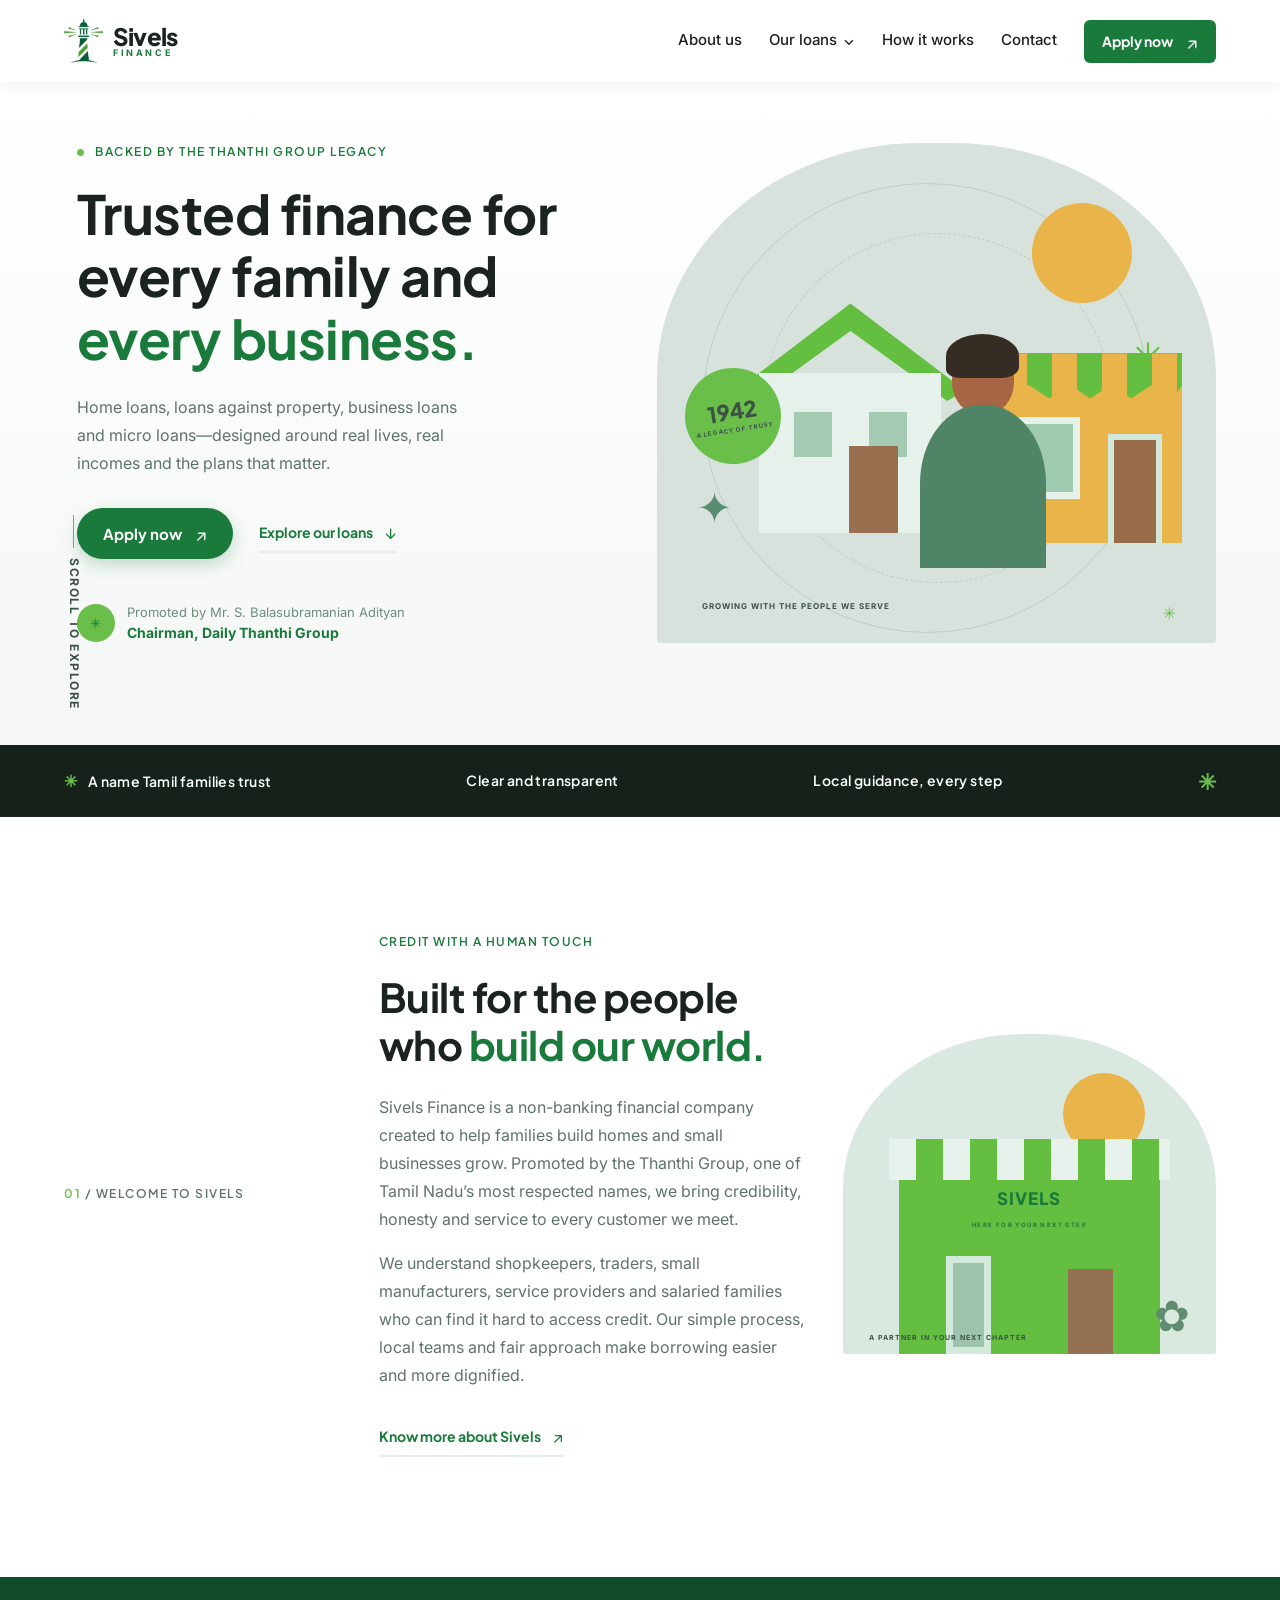
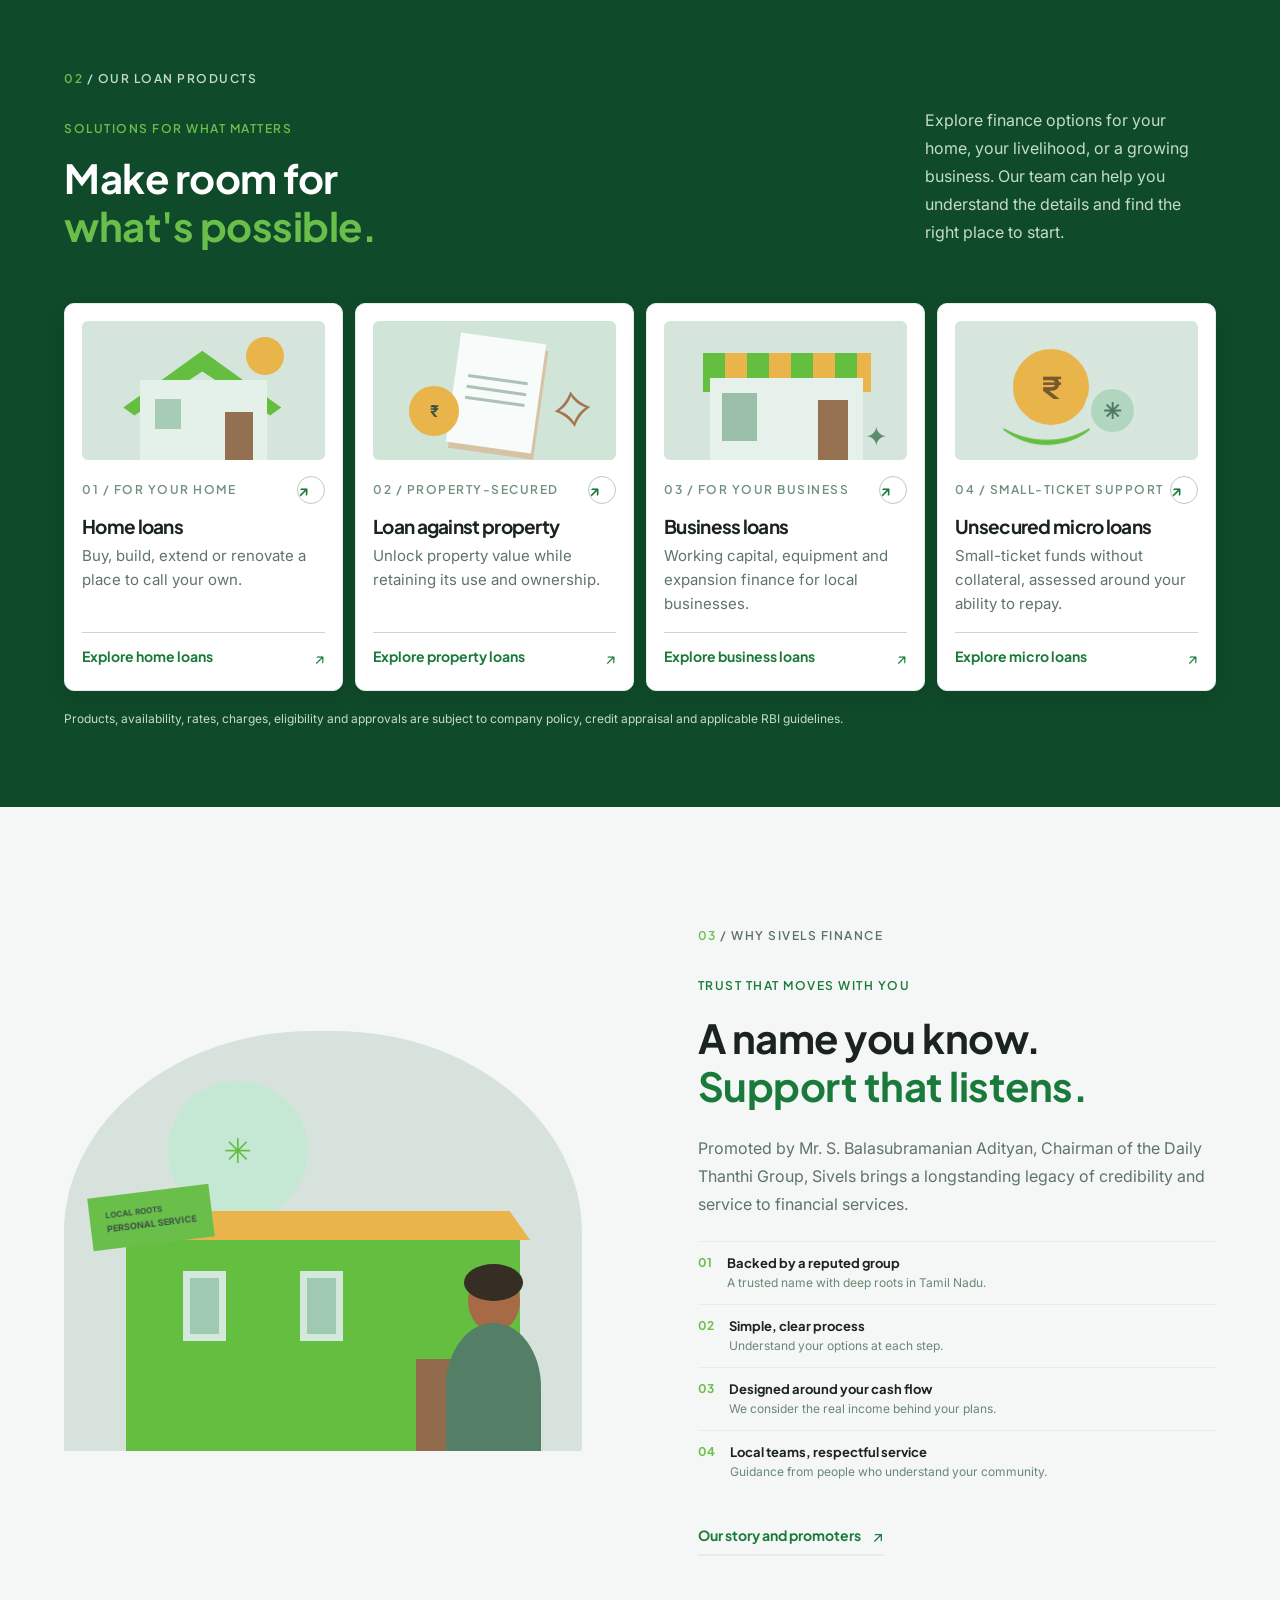
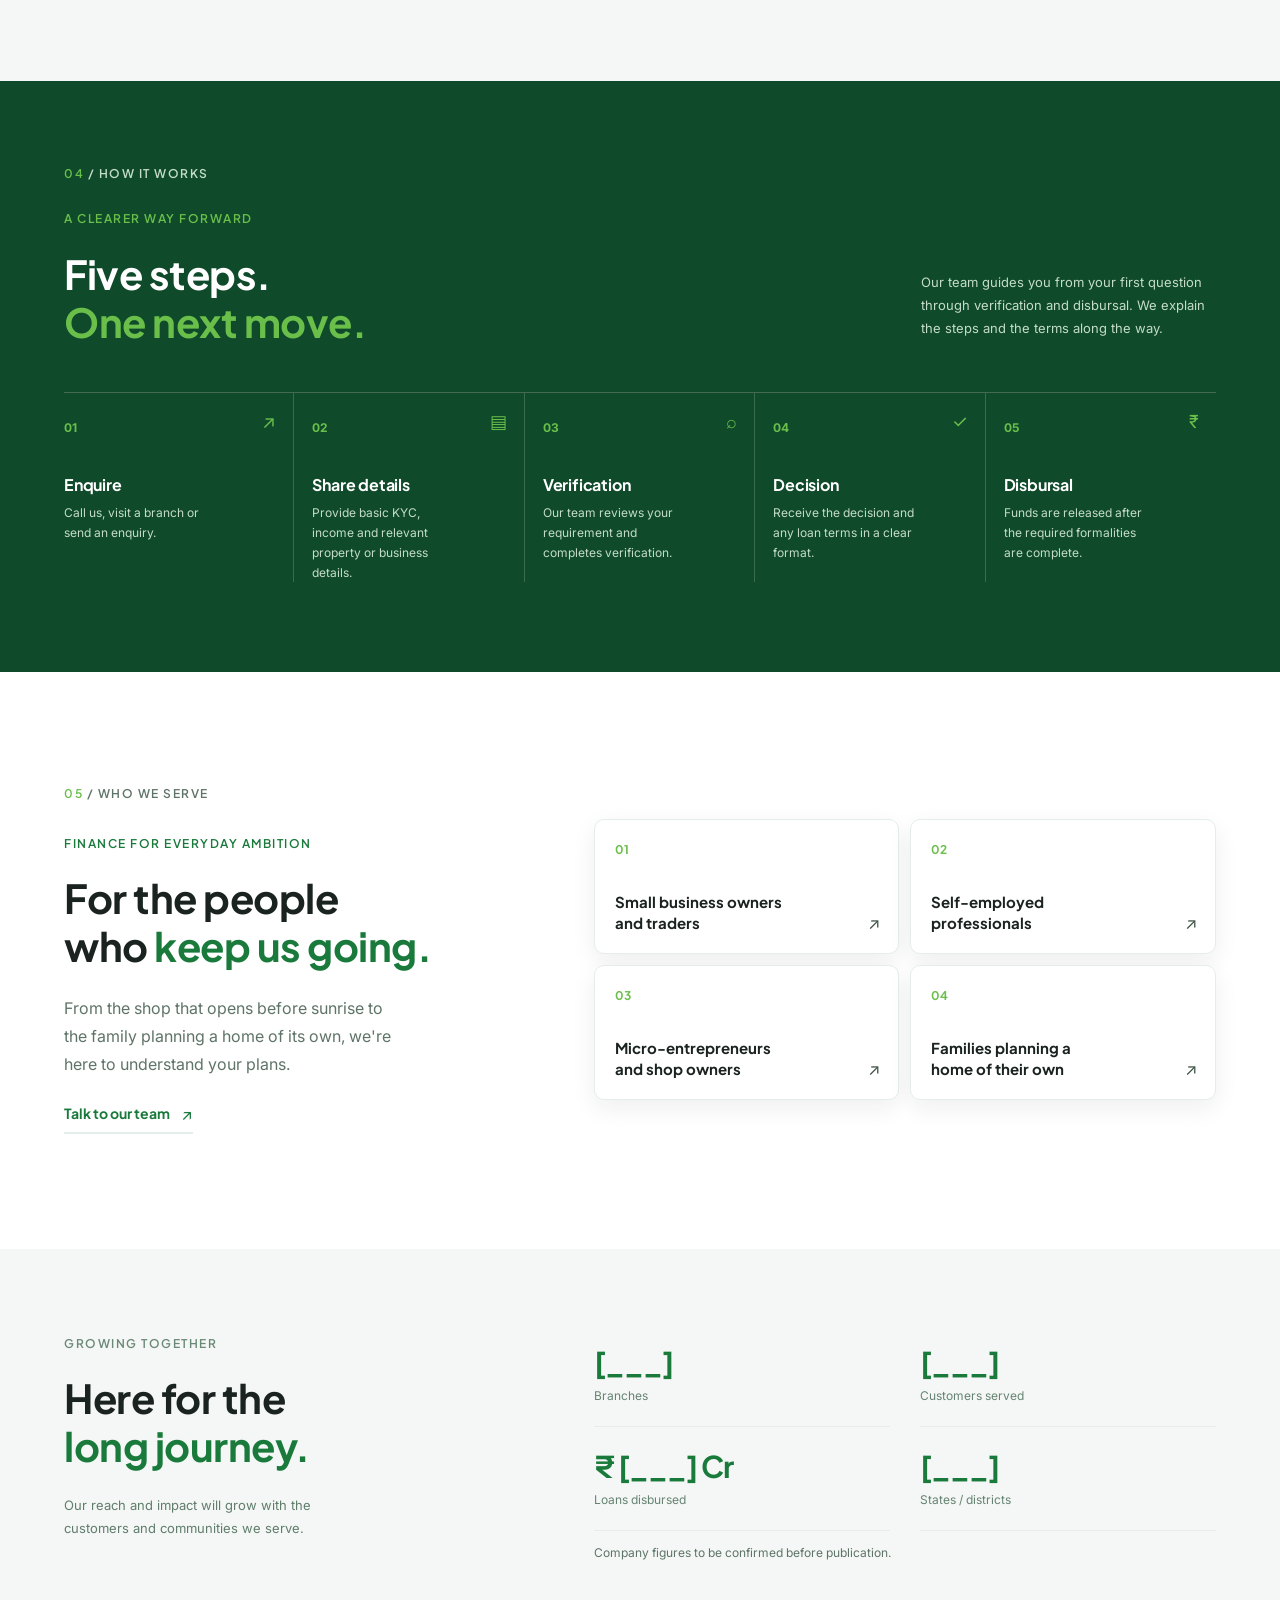
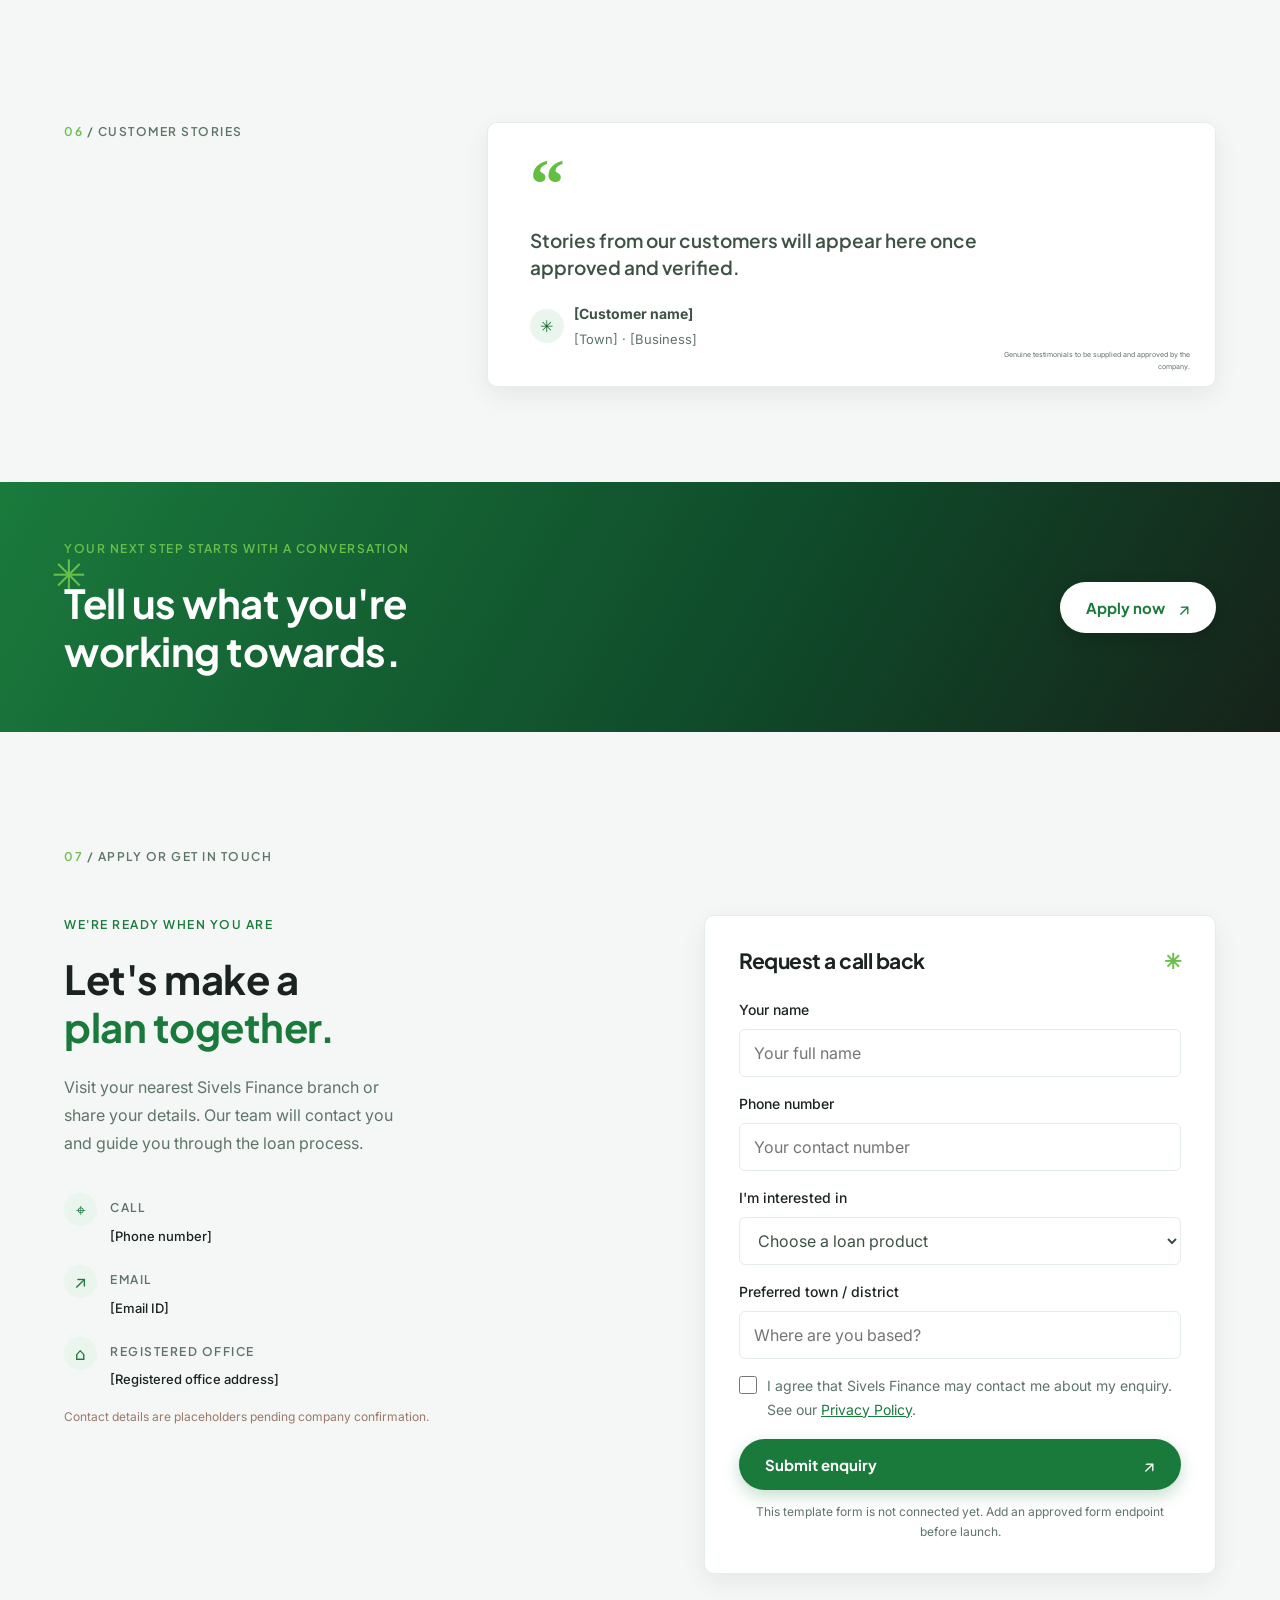
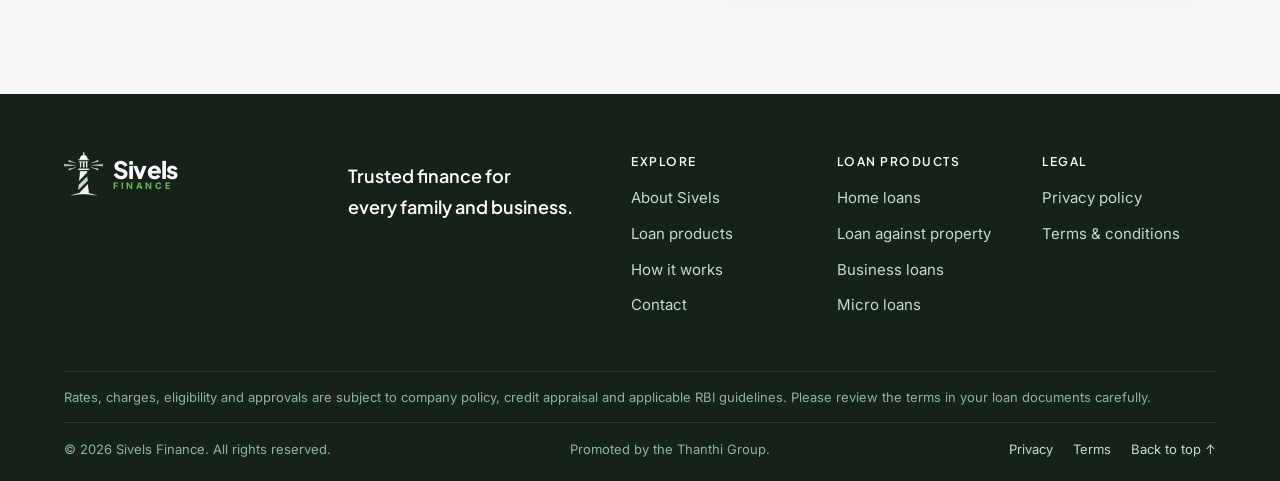
==== commit c6a18f43: "Version stylesheet and script URLs so browsers load the latest files Co-authored-by: Cursor <cursora" ====
--- a/index.html
+++ b/index.html
@@ -5,7 +5,7 @@
   <meta name="description" content="Sivels Finance offers home, property, business and micro loans, backed by the Thanthi Group legacy.">
   <title>Sivels Finance — Trusted finance for every family and business</title>
   <link rel="preconnect" href="https://fonts.googleapis.com"><link rel="preconnect" href="https://fonts.gstatic.com" crossorigin>
-  <link href="https://fonts.googleapis.com/css2?family=Inter:wght@400;500;600;700&amp;family=Plus+Jakarta+Sans:wght@600;700;800&amp;display=swap" rel="stylesheet"><link rel="icon" type="image/png" href="assets/favicon.png"><link rel="stylesheet" href="styles.css">
+  <link href="https://fonts.googleapis.com/css2?family=Inter:wght@400;500;600;700&amp;family=Plus+Jakarta+Sans:wght@600;700;800&amp;display=swap" rel="stylesheet"><link rel="icon" type="image/png" href="assets/favicon.png"><link rel="stylesheet" href="styles.css?v=20261128">
 </head>
 <body>
 <header class="site-header"><a class="brand" href="index.html" aria-label="Sivels Finance home"><img class="brand-logo" src="assets/sivels-mark.png" alt="" width="34" height="38"><span>Sivels <small>FINANCE</small></span></a><button class="menu-toggle" aria-label="Open navigation" aria-expanded="false"><span></span><span></span></button><nav class="main-nav" aria-label="Main navigation"><a href="about.html">About us</a><div class="nav-dropdown"><a href="index.html#products">Our loans <span>⌄</span></a><div class="dropdown-menu"><a href="home-loans.html">Home loans</a><a href="loan-against-property.html">Loan against property</a><a href="business-loans.html">Business loans</a><a href="micro-loans.html">Unsecured micro loans</a></div></div><a href="index.html#process">How it works</a><a href="index.html#contact">Contact</a><a class="button button-small" href="index.html#contact">Apply now <span>↗</span></a></nav></header>
@@ -28,4 +28,4 @@
 <section class="contact section-wrap" id="contact"><div class="section-label"><span>07</span> / APPLY OR GET IN TOUCH</div><div class="contact-grid"><div><p class="eyebrow">WE'RE READY WHEN YOU ARE</p><h2>Let's make a<br><em>plan together.</em></h2><p class="contact-intro">Visit your nearest Sivels Finance branch or share your details. Our team will contact you and guide you through the loan process.</p><div class="contact-detail"><span class="detail-icon">⌖</span><div><small>CALL</small><a href="tel:[PHONE]">[Phone number]</a></div></div><div class="contact-detail"><span class="detail-icon">↗</span><div><small>EMAIL</small><a href="mailto:[EMAIL]">[Email ID]</a></div></div><div class="contact-detail"><span class="detail-icon">⌂</span><div><small>REGISTERED OFFICE</small><p>[Registered office address]</p></div></div><p class="contact-note">Contact details are placeholders pending company confirmation.</p></div><form class="contact-form" id="contact-form"><div class="form-heading">Request a call back <span>✳</span></div><label>Your name<input name="name" autocomplete="name" placeholder="Your full name" required></label><label>Phone number<input name="phone" type="tel" autocomplete="tel" placeholder="Your contact number" required></label><label>I'm interested in<select name="topic" required><option value="">Choose a loan product</option><option>Home loans</option><option>Loan against property</option><option>Business loans</option><option>Unsecured micro loans</option></select></label><label>Preferred town / district<input name="location" placeholder="Where are you based?"></label><label class="consent-row"><input type="checkbox" required><span>I agree that Sivels Finance may contact me about my enquiry. See our <a href="privacy.html">Privacy Policy</a>.</span></label><button class="button" type="submit">Submit enquiry <span>↗</span></button><p class="form-note" id="form-note">This template form is not connected yet. Add an approved form endpoint before launch.</p></form></div></section>
 </main>
 <footer class="site-footer"><div class="footer-main"><a class="brand brand-footer" href="index.html" aria-label="Sivels Finance home"><img class="brand-logo" src="assets/sivels-mark-white.png" alt="" width="34" height="38"><span>Sivels <small>FINANCE</small></span></a><p>Trusted finance for<br>every family and business.</p><div class="footer-links"><div><small>EXPLORE</small><a href="about.html">About Sivels</a><a href="index.html#products">Loan products</a><a href="index.html#process">How it works</a><a href="index.html#contact">Contact</a></div><div><small>LOAN PRODUCTS</small><a href="home-loans.html">Home loans</a><a href="loan-against-property.html">Loan against property</a><a href="business-loans.html">Business loans</a><a href="micro-loans.html">Micro loans</a></div><div><small>LEGAL</small><a href="privacy.html">Privacy policy</a><a href="terms.html">Terms &amp; conditions</a></div></div></div><div class="footer-disclaimer">Rates, charges, eligibility and approvals are subject to company policy, credit appraisal and applicable RBI guidelines. Please review the terms in your loan documents carefully.</div><div class="footer-bottom"><span>© <span id="year"></span> Sivels Finance. All rights reserved.</span><span>Promoted by the Thanthi Group.</span><span class="footer-legal"><a href="privacy.html">Privacy</a><a href="terms.html">Terms</a><a href="#">Back to top ↑</a></span></div></footer>
-<script src="script.js"></script></body></html>
+<script src="script.js?v=20261128"></script></body></html>
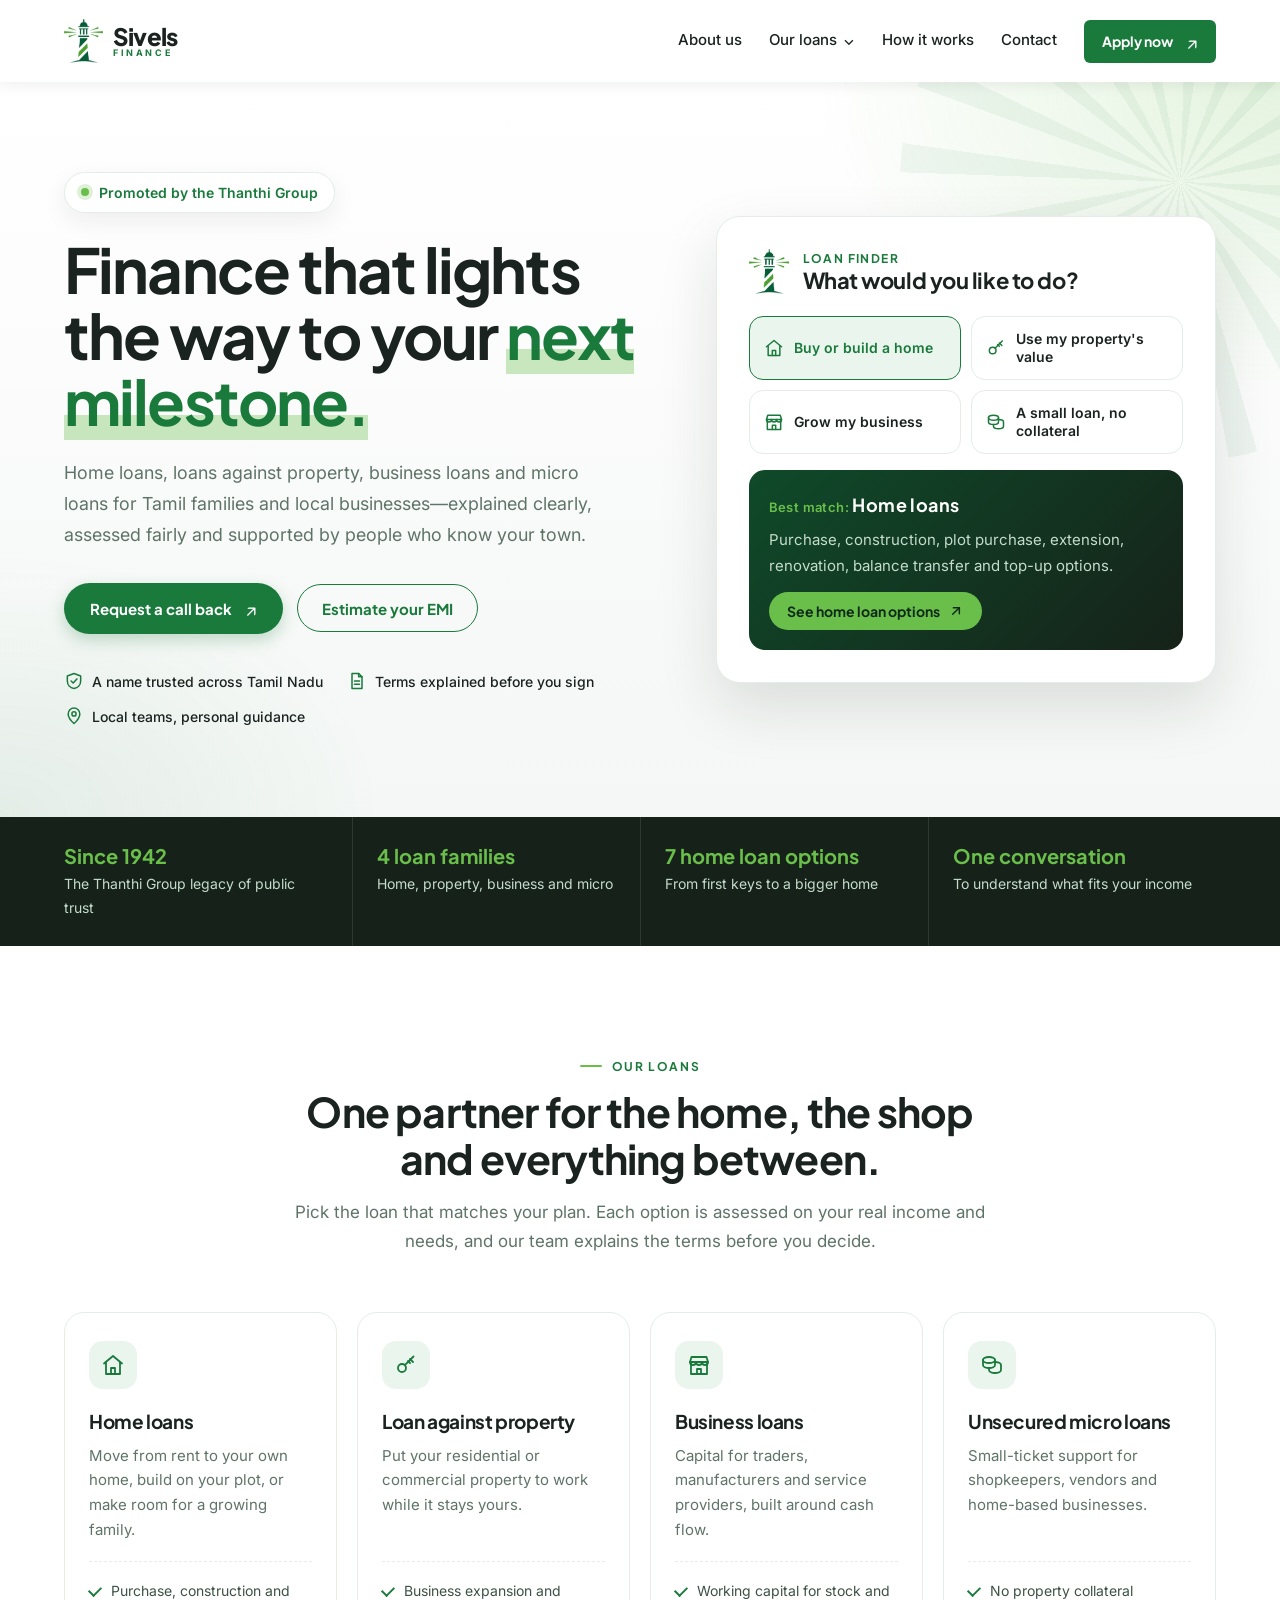
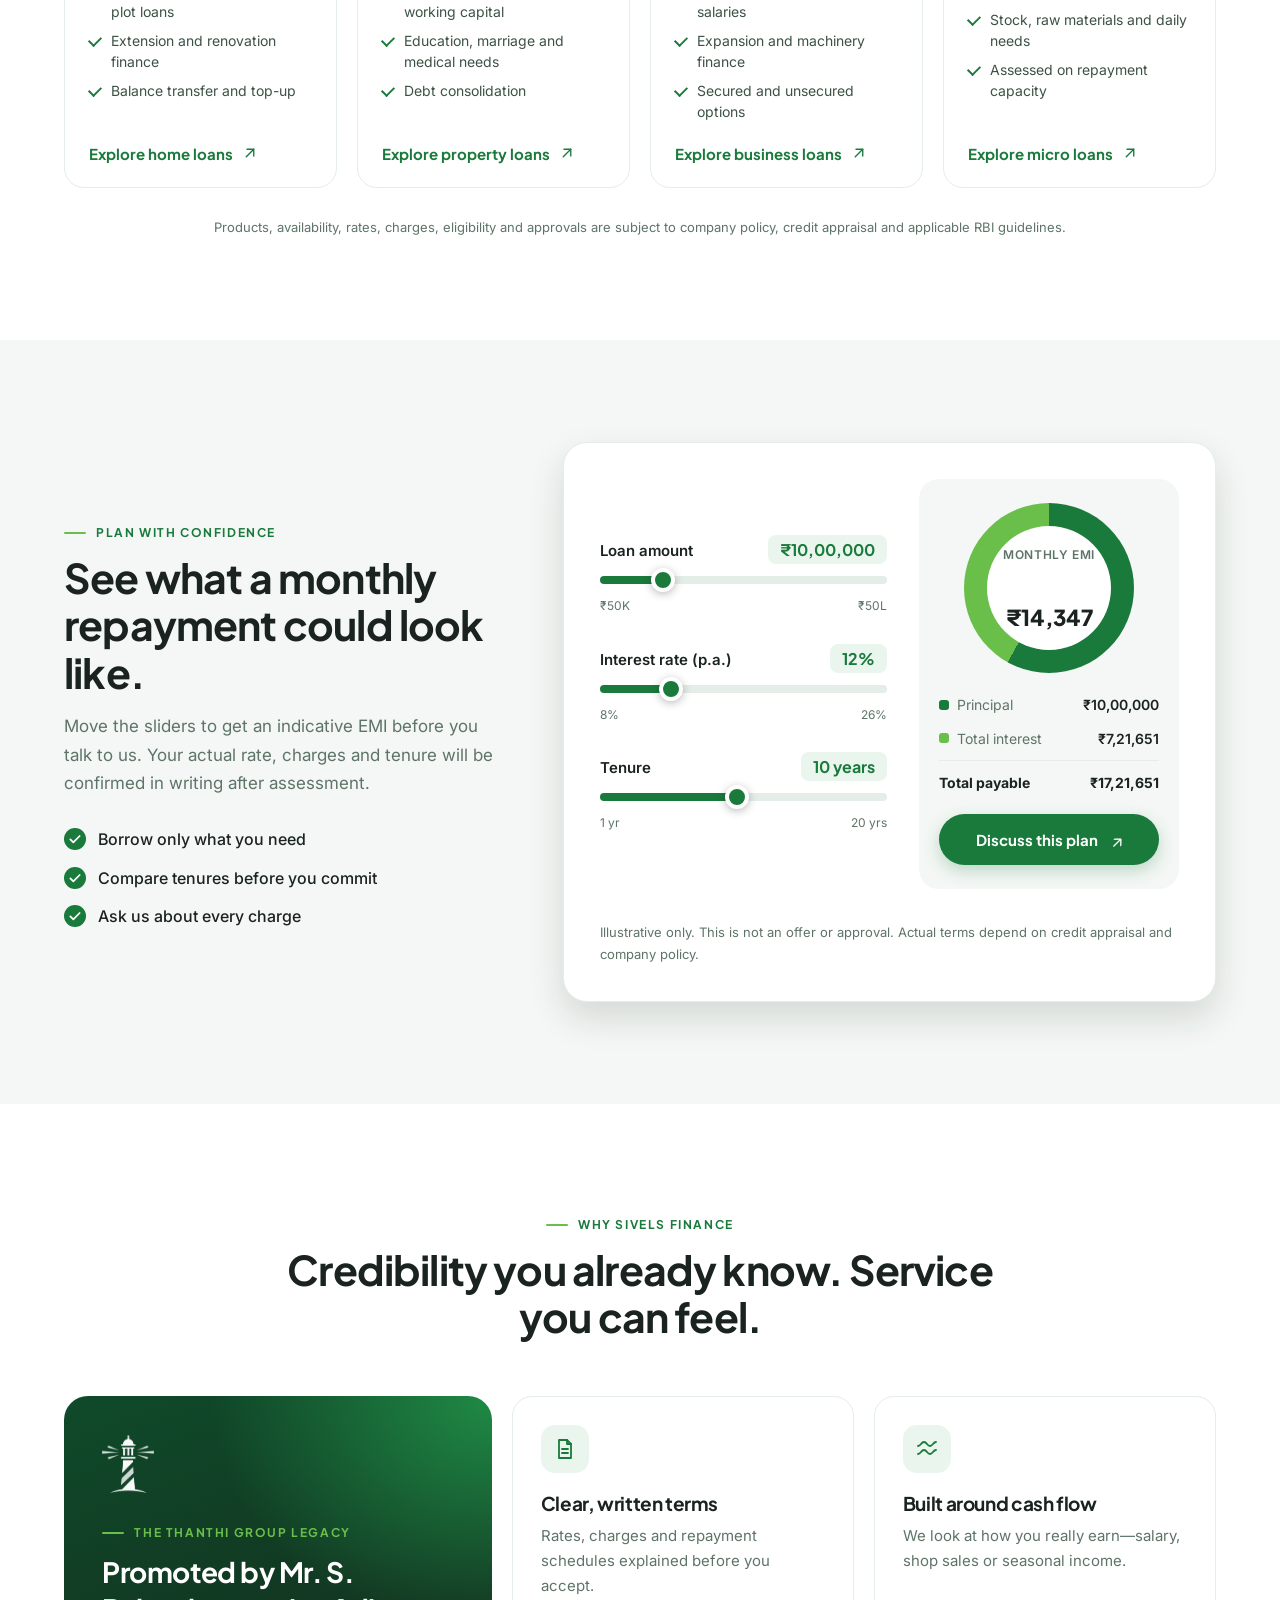
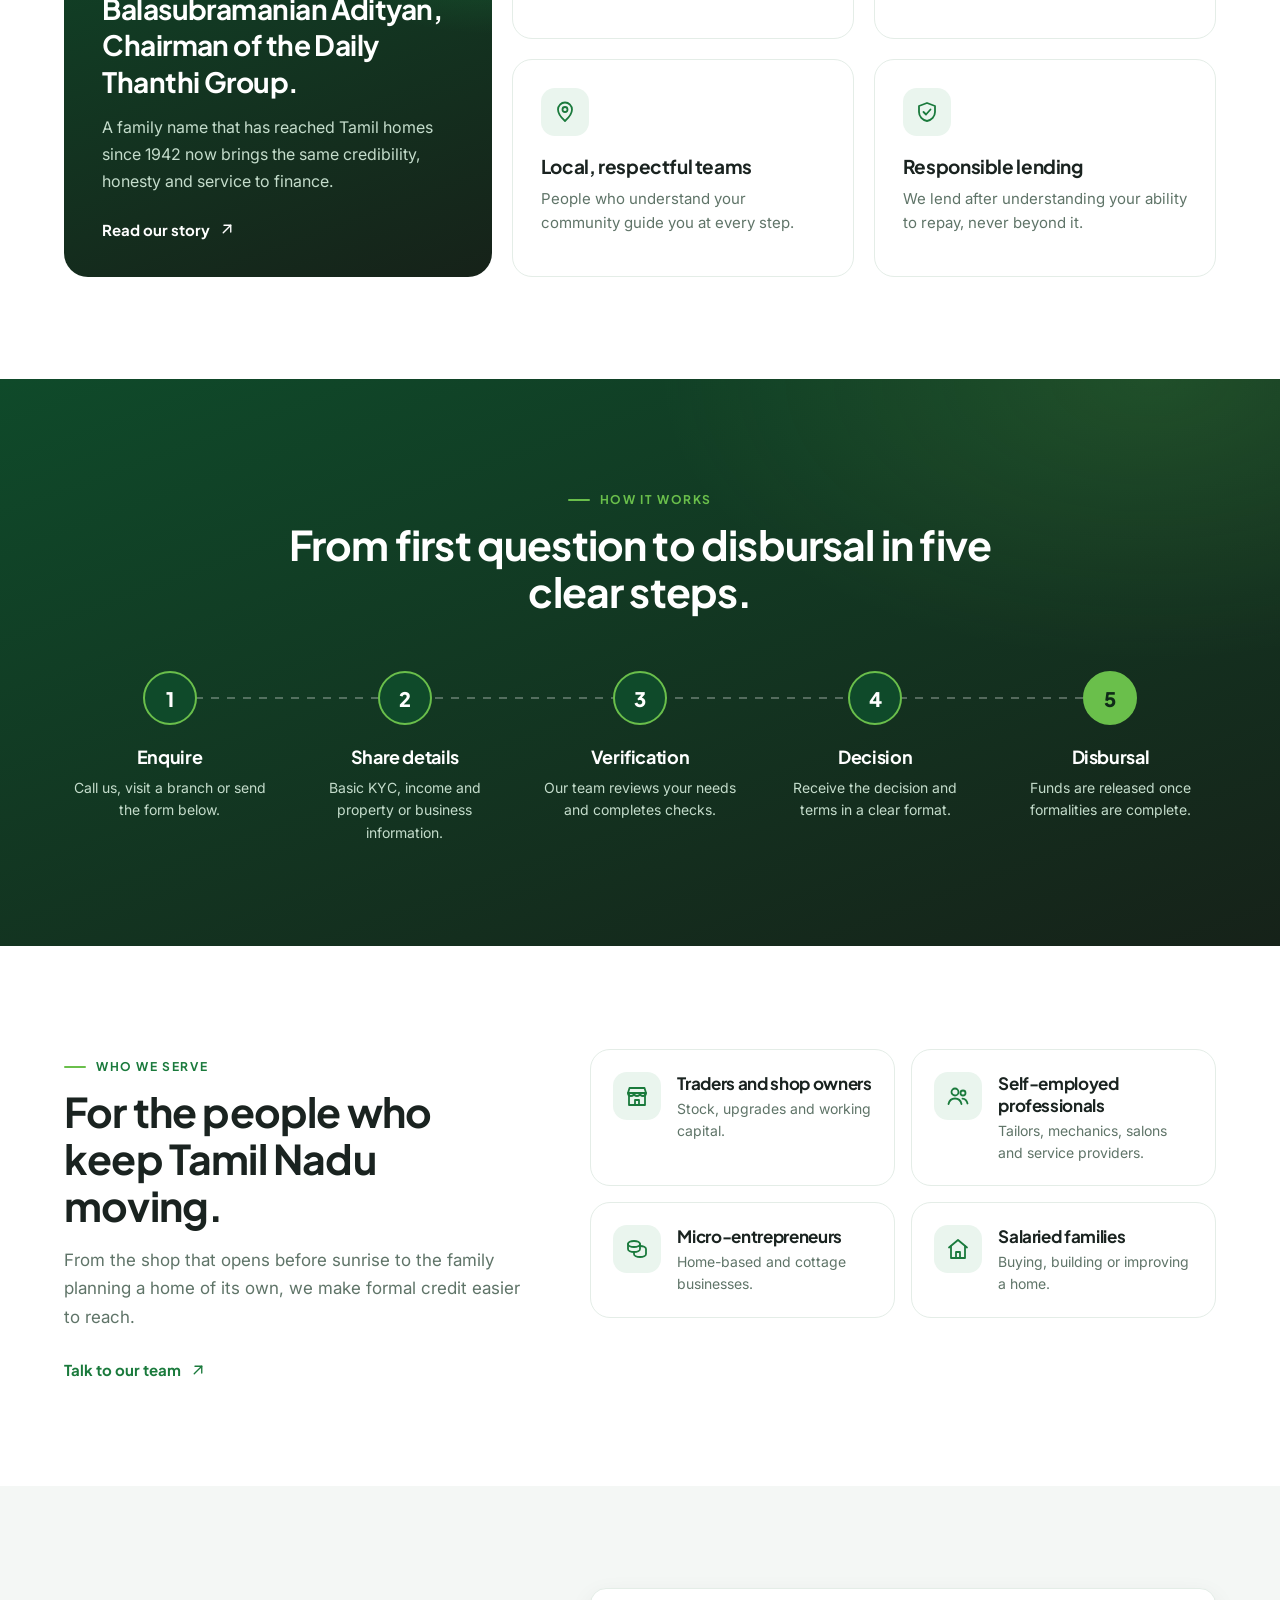
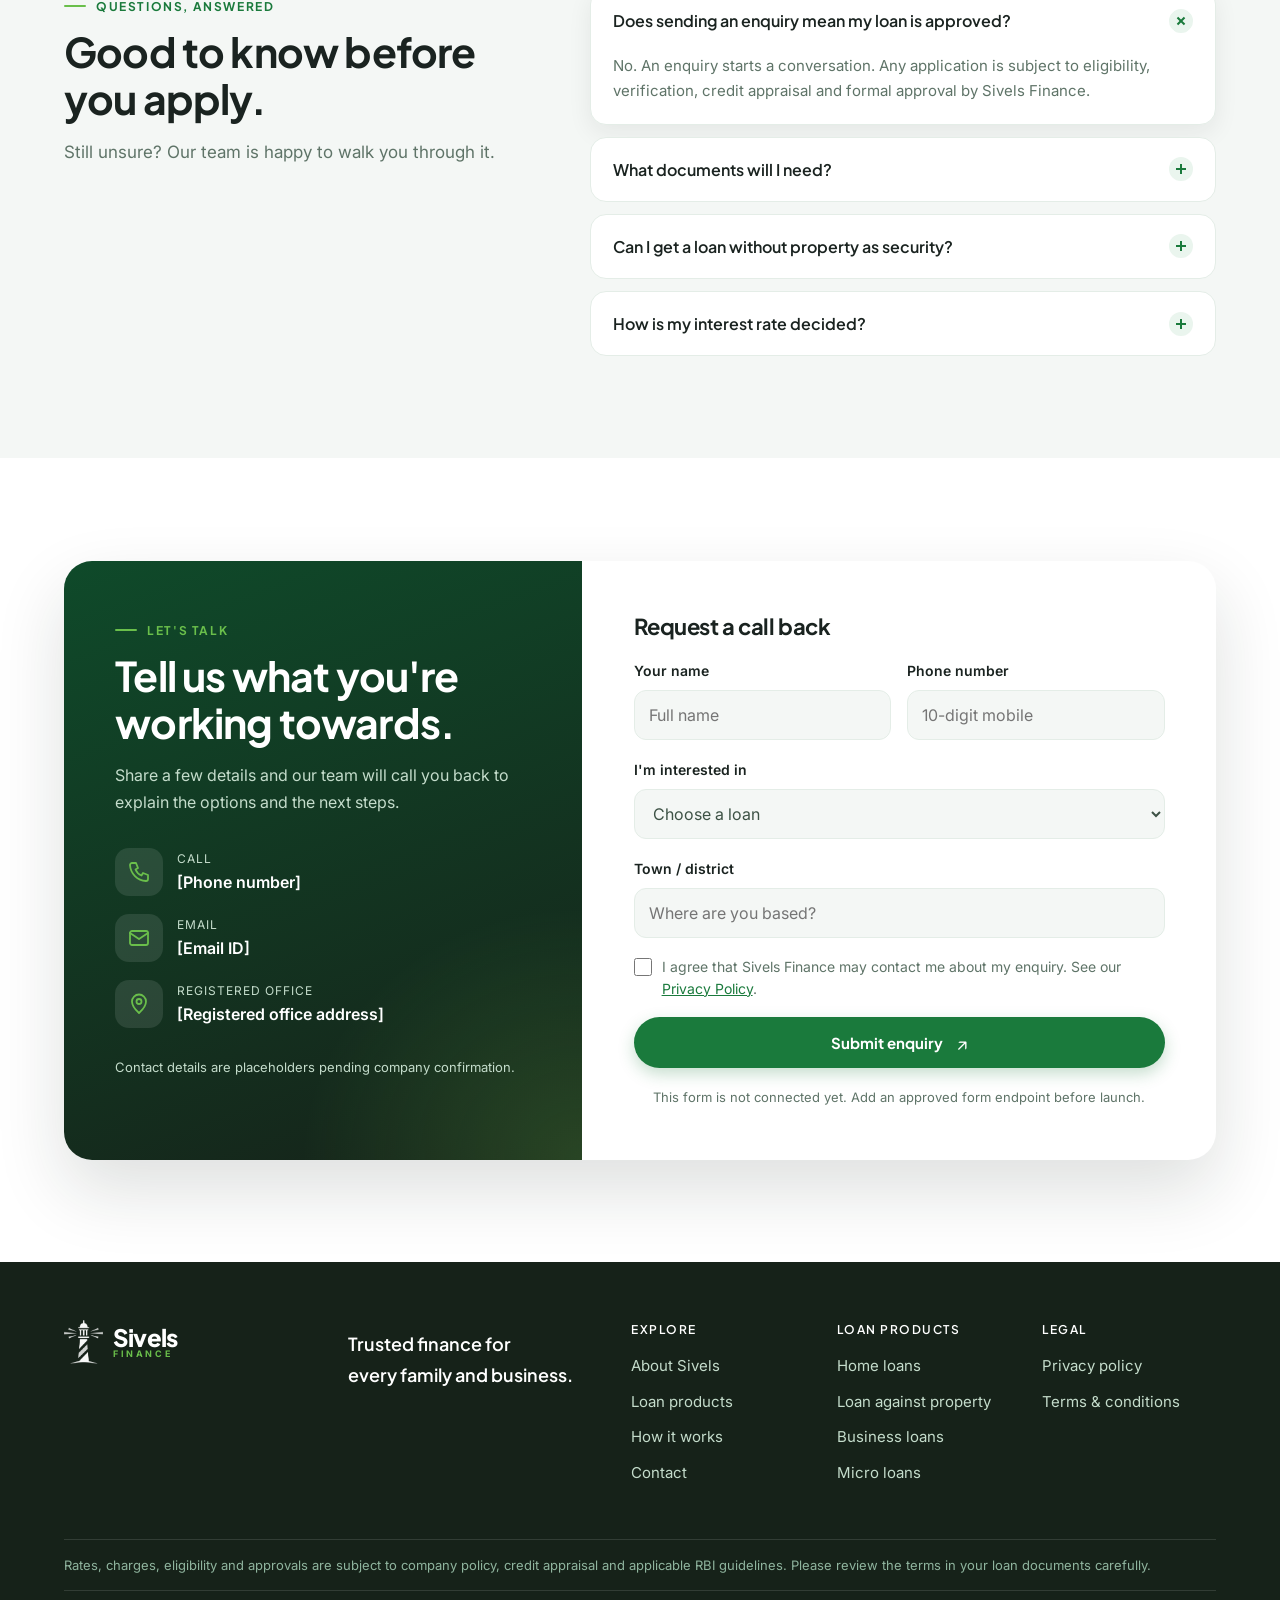
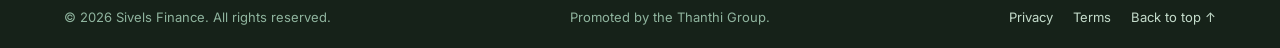
==== commit 8a34cc0a: "Rebuild home page with loan finder, EMI calculator and aligned layout Co-authored-by: Cursor <cursor" ====
--- a/index.html
+++ b/index.html
@@ -2,30 +2,346 @@
 <html lang="en">
 <head>
   <meta charset="utf-8"><meta name="viewport" content="width=device-width, initial-scale=1"><meta name="theme-color" content="#1a7a3c">
-  <meta name="description" content="Sivels Finance offers home, property, business and micro loans, backed by the Thanthi Group legacy.">
+  <meta name="description" content="Sivels Finance offers home loans, loans against property, business loans and micro loans for Tamil families and local businesses. Promoted by the Thanthi Group.">
   <title>Sivels Finance — Trusted finance for every family and business</title>
   <link rel="preconnect" href="https://fonts.googleapis.com"><link rel="preconnect" href="https://fonts.gstatic.com" crossorigin>
-  <link href="https://fonts.googleapis.com/css2?family=Inter:wght@400;500;600;700&amp;family=Plus+Jakarta+Sans:wght@600;700;800&amp;display=swap" rel="stylesheet"><link rel="icon" type="image/png" href="assets/favicon.png"><link rel="stylesheet" href="styles.css?v=20261128">
+  <link href="https://fonts.googleapis.com/css2?family=Inter:wght@400;500;600;700&amp;family=Plus+Jakarta+Sans:wght@600;700;800&amp;display=swap" rel="stylesheet"><link rel="icon" type="image/png" href="assets/favicon.png"><link rel="stylesheet" href="styles.css?v=20261128"><link rel="stylesheet" href="home.css?v=20261128">
 </head>
-<body>
+<body class="home-page">
 <header class="site-header"><a class="brand" href="index.html" aria-label="Sivels Finance home"><img class="brand-logo" src="assets/sivels-mark.png" alt="" width="34" height="38"><span>Sivels <small>FINANCE</small></span></a><button class="menu-toggle" aria-label="Open navigation" aria-expanded="false"><span></span><span></span></button><nav class="main-nav" aria-label="Main navigation"><a href="about.html">About us</a><div class="nav-dropdown"><a href="index.html#products">Our loans <span>⌄</span></a><div class="dropdown-menu"><a href="home-loans.html">Home loans</a><a href="loan-against-property.html">Loan against property</a><a href="business-loans.html">Business loans</a><a href="micro-loans.html">Unsecured micro loans</a></div></div><a href="index.html#process">How it works</a><a href="index.html#contact">Contact</a><a class="button button-small" href="index.html#contact">Apply now <span>↗</span></a></nav></header>
-<main id="home">
-<section class="hero section-wrap home-hero"><div class="hero-copy"><p class="eyebrow"><span class="eyebrow-dot"></span> BACKED BY THE THANTHI GROUP LEGACY</p><h1>Trusted finance for<br>every family and<br><em>every business.</em></h1><p class="hero-intro">Home loans, loans against property, business loans and micro loans—designed around real lives, real incomes and the plans that matter.</p><div class="hero-actions"><a class="button" href="#contact">Apply now <span>↗</span></a><a class="text-link" href="#products">Explore our loans <span>↓</span></a></div><div class="hero-proof"><span class="proof-seal">✳</span><span>Promoted by Mr. S. Balasubramanian Adityan<br><strong>Chairman, Daily Thanthi Group</strong></span></div></div><div class="hero-visual"><div class="hero-orbit orbit-one"></div><div class="hero-orbit orbit-two"></div><div class="visual-sun"></div><div class="visual-house"><div class="v-roof"></div><div class="v-house"><i></i><i></i><b></b></div></div><div class="visual-shop"><div class="v-awning"></div><div class="v-shop-window"></div><div class="v-shop-door"></div></div><div class="visual-person"><i></i><b></b></div><div class="visual-leaf leaf-one">✦</div><div class="visual-leaf leaf-two">✳</div><div class="trust-note"><span>1942</span><small>A LEGACY OF TRUST</small></div><div class="visual-caption">GROWING WITH THE PEOPLE WE SERVE <span>✳</span></div></div><div class="hero-scroll"><span></span> SCROLL TO EXPLORE</div></section>
-<section class="trust-strip"><div><span class="strip-icon">✳</span> A name Tamil families trust</div><div>Clear and transparent</div><div>Local guidance, every step</div><div class="strip-spark">✳</div></section>
-<section class="welcome section-wrap" id="about"><div class="section-label"><span>01</span> / WELCOME TO SIVELS</div><div class="welcome-copy"><p class="eyebrow">CREDIT WITH A HUMAN TOUCH</p><h2>Built for the people<br>who <em>build our world.</em></h2><p class="body-copy">Sivels Finance is a non-banking financial company created to help families build homes and small businesses grow. Promoted by the Thanthi Group, one of Tamil Nadu’s most respected names, we bring credibility, honesty and service to every customer we meet.</p><p class="body-copy">We understand shopkeepers, traders, small manufacturers, service providers and salaried families who can find it hard to access credit. Our simple process, local teams and fair approach make borrowing easier and more dignified.</p><a class="text-link" href="about.html">Know more about Sivels <span>↗</span></a></div><div class="welcome-art"><div class="welcome-sun"></div><div class="welcome-shop"><span>SIVELS<br><small>HERE FOR YOUR NEXT STEP</small></span><i></i><b></b></div><div class="welcome-plant">✿</div><div class="welcome-caption">A PARTNER IN YOUR NEXT CHAPTER</div></div></section>
-<section class="products-section" id="products"><div class="section-wrap"><div class="loans-heading"><div><div class="section-label light"><span>02</span> / OUR LOAN PRODUCTS</div><p class="eyebrow">SOLUTIONS FOR WHAT MATTERS</p><h2>Make room for<br><em>what's possible.</em></h2></div><p class="loans-lead">Explore finance options for your home, your livelihood, or a growing business. Our team can help you understand the details and find the right place to start.</p></div><div class="product-grid">
-<a class="product-card product-home" href="home-loans.html"><div class="product-art art-home"><div class="mini-sun"></div><div class="mini-roof"></div><div class="mini-house"><i></i><b></b></div></div><div class="product-meta"><span>01 / FOR YOUR HOME</span><span class="round-arrow">↗</span></div><h3>Home loans</h3><p>Buy, build, extend or renovate a place to call your own.</p><span class="learn-link">Explore home loans <b>↗</b></span></a>
-<a class="product-card product-lap" href="loan-against-property.html"><div class="product-art art-lap"><div class="lap-paper"><i></i><i></i><i></i></div><div class="lap-key">⌑</div><div class="lap-coin">₹</div></div><div class="product-meta"><span>02 / PROPERTY-SECURED</span><span class="round-arrow">↗</span></div><h3>Loan against property</h3><p>Unlock property value while retaining its use and ownership.</p><span class="learn-link">Explore property loans <b>↗</b></span></a>
-<a class="product-card product-business" href="business-loans.html"><div class="product-art art-business"><div class="store-roof"></div><div class="store-front"><i></i><b></b></div><div class="store-plant">✦</div></div><div class="product-meta"><span>03 / FOR YOUR BUSINESS</span><span class="round-arrow">↗</span></div><h3>Business loans</h3><p>Working capital, equipment and expansion finance for local businesses.</p><span class="learn-link">Explore business loans <b>↗</b></span></a>
-<a class="product-card product-micro" href="micro-loans.html"><div class="product-art art-micro"><div class="micro-circle">₹</div><div class="micro-circle second">✳</div><div class="micro-hand">⌒</div></div><div class="product-meta"><span>04 / SMALL-TICKET SUPPORT</span><span class="round-arrow">↗</span></div><h3>Unsecured micro loans</h3><p>Small-ticket funds without collateral, assessed around your ability to repay.</p><span class="learn-link">Explore micro loans <b>↗</b></span></a>
-</div><p class="loan-disclaimer">Products, availability, rates, charges, eligibility and approvals are subject to company policy, credit appraisal and applicable RBI guidelines.</p></div></section>
-<section class="why-section section-wrap"><div class="why-art"><div class="why-sun">✳</div><div class="why-building"><i></i><i></i><b></b></div><div class="why-person"><i></i><b></b></div><div class="why-note">LOCAL ROOTS<br><strong>PERSONAL SERVICE</strong></div></div><div class="why-copy"><div class="section-label"><span>03</span> / WHY SIVELS FINANCE</div><p class="eyebrow">TRUST THAT MOVES WITH YOU</p><h2>A name you know.<br><em>Support that listens.</em></h2><p class="body-copy">Promoted by Mr. S. Balasubramanian Adityan, Chairman of the Daily Thanthi Group, Sivels brings a longstanding legacy of credibility and service to financial services.</p><div class="benefit-list"><div><span>01</span><p><strong>Backed by a reputed group</strong><br>A trusted name with deep roots in Tamil Nadu.</p></div><div><span>02</span><p><strong>Simple, clear process</strong><br>Understand your options at each step.</p></div><div><span>03</span><p><strong>Designed around your cash flow</strong><br>We consider the real income behind your plans.</p></div><div><span>04</span><p><strong>Local teams, respectful service</strong><br>Guidance from people who understand your community.</p></div></div><a class="text-link" href="about.html">Our story and promoters <span>↗</span></a></div></section>
-<section class="process-section" id="process"><div class="section-wrap"><div class="section-label light"><span>04</span> / HOW IT WORKS</div><div class="process-title"><div><p class="eyebrow">A CLEARER WAY FORWARD</p><h2>Five steps.<br><em>One next move.</em></h2></div><p>Our team guides you from your first question through verification and disbursal. We explain the steps and the terms along the way.</p></div><div class="steps"><article><span>01</span><i>↗</i><h3>Enquire</h3><p>Call us, visit a branch or send an enquiry.</p></article><article><span>02</span><i>▤</i><h3>Share details</h3><p>Provide basic KYC, income and relevant property or business details.</p></article><article><span>03</span><i>⌕</i><h3>Verification</h3><p>Our team reviews your requirement and completes verification.</p></article><article><span>04</span><i>✓</i><h3>Decision</h3><p>Receive the decision and any loan terms in a clear format.</p></article><article><span>05</span><i>₹</i><h3>Disbursal</h3><p>Funds are released after the required formalities are complete.</p></article></div></div></section>
-<section class="audience-section section-wrap"><div><div class="section-label"><span>05</span> / WHO WE SERVE</div><p class="eyebrow">FINANCE FOR EVERYDAY AMBITION</p><h2>For the people<br>who <em>keep us going.</em></h2><p class="body-copy">From the shop that opens before sunrise to the family planning a home of its own, we're here to understand your plans.</p><a class="text-link" href="#contact">Talk to our team <span>↗</span></a></div><div class="audience-grid"><div><span>01</span><b>Small business owners<br>and traders</b><i>↗</i></div><div><span>02</span><b>Self-employed<br>professionals</b><i>↗</i></div><div><span>03</span><b>Micro-entrepreneurs<br>and shop owners</b><i>↗</i></div><div><span>04</span><b>Families planning a<br>home of their own</b><i>↗</i></div></div></section>
-<section class="numbers-section"><div class="section-wrap"><div class="numbers-intro"><p class="eyebrow">GROWING TOGETHER</p><h2>Here for the<br><em>long journey.</em></h2><p>Our reach and impact will grow with the customers and communities we serve.</p></div><div class="numbers-grid"><div><strong>[___]</strong><span>Branches</span></div><div><strong>[___]</strong><span>Customers served</span></div><div><strong>₹ [___] Cr</strong><span>Loans disbursed</span></div><div><strong>[___]</strong><span>States / districts</span></div><p class="placeholder-note">Company figures to be confirmed before publication.</p></div></div></section>
-<section class="testimonial-section section-wrap"><div class="section-label"><span>06</span> / CUSTOMER STORIES</div><div class="testimonial-box"><span class="quote-mark">“</span><p>Stories from our customers will appear here once approved and verified.</p><div class="testimonial-person"><span class="avatar-placeholder">✳</span><span><b>[Customer name]</b><small>[Town] · [Business]</small></span></div><div class="testimonial-approval">Genuine testimonials to be supplied and approved by the company.</div></div></section>
-<section class="cta-band"><div class="cta-spark">✳</div><div><p class="eyebrow">YOUR NEXT STEP STARTS WITH A CONVERSATION</p><h2>Tell us what you're<br>working towards.</h2></div><a href="#contact" class="button button-light">Apply now <span>↗</span></a></section>
-<section class="contact section-wrap" id="contact"><div class="section-label"><span>07</span> / APPLY OR GET IN TOUCH</div><div class="contact-grid"><div><p class="eyebrow">WE'RE READY WHEN YOU ARE</p><h2>Let's make a<br><em>plan together.</em></h2><p class="contact-intro">Visit your nearest Sivels Finance branch or share your details. Our team will contact you and guide you through the loan process.</p><div class="contact-detail"><span class="detail-icon">⌖</span><div><small>CALL</small><a href="tel:[PHONE]">[Phone number]</a></div></div><div class="contact-detail"><span class="detail-icon">↗</span><div><small>EMAIL</small><a href="mailto:[EMAIL]">[Email ID]</a></div></div><div class="contact-detail"><span class="detail-icon">⌂</span><div><small>REGISTERED OFFICE</small><p>[Registered office address]</p></div></div><p class="contact-note">Contact details are placeholders pending company confirmation.</p></div><form class="contact-form" id="contact-form"><div class="form-heading">Request a call back <span>✳</span></div><label>Your name<input name="name" autocomplete="name" placeholder="Your full name" required></label><label>Phone number<input name="phone" type="tel" autocomplete="tel" placeholder="Your contact number" required></label><label>I'm interested in<select name="topic" required><option value="">Choose a loan product</option><option>Home loans</option><option>Loan against property</option><option>Business loans</option><option>Unsecured micro loans</option></select></label><label>Preferred town / district<input name="location" placeholder="Where are you based?"></label><label class="consent-row"><input type="checkbox" required><span>I agree that Sivels Finance may contact me about my enquiry. See our <a href="privacy.html">Privacy Policy</a>.</span></label><button class="button" type="submit">Submit enquiry <span>↗</span></button><p class="form-note" id="form-note">This template form is not connected yet. Add an approved form endpoint before launch.</p></form></div></section>
+<svg class="h-sprite" aria-hidden="true" focusable="false">
+  <symbol id="i-home" viewBox="0 0 24 24"><path d="M3 10.5 12 3l9 7.5"/><path d="M5 9.5V21h14V9.5"/><path d="M10 21v-6h4v6"/></symbol>
+  <symbol id="i-key" viewBox="0 0 24 24"><circle cx="8" cy="15" r="4"/><path d="m10.8 12.2 8.7-8.7"/><path d="m16 6 3 3"/><path d="m14 8 2 2"/></symbol>
+  <symbol id="i-store" viewBox="0 0 24 24"><path d="M3 9h18l-1.5-5h-15z"/><path d="M4 9v12h16V9"/><path d="M3 9a3 3 0 0 0 6 0 3 3 0 0 0 6 0 3 3 0 0 0 6 0"/><path d="M10 21v-5h4v5"/></symbol>
+  <symbol id="i-coins" viewBox="0 0 24 24"><ellipse cx="9" cy="7" rx="6" ry="3"/><path d="M3 7v5c0 1.7 2.7 3 6 3s6-1.3 6-3V7"/><path d="M9 15v2c0 1.7 2.7 3 6 3s6-1.3 6-3v-5c0-1.7-2.7-3-6-3"/></symbol>
+  <symbol id="i-arrow" viewBox="0 0 24 24"><path d="M7 17 17 7"/><path d="M8 7h9v9"/></symbol>
+  <symbol id="i-check" viewBox="0 0 24 24"><path d="m5 12.5 4.5 4.5L19 7.5"/></symbol>
+  <symbol id="i-shield" viewBox="0 0 24 24"><path d="M12 3 4 6v6c0 4.5 3.4 8.2 8 9 4.6-.8 8-4.5 8-9V6z"/><path d="m8.5 12 2.5 2.5 4.5-5"/></symbol>
+  <symbol id="i-pin" viewBox="0 0 24 24"><path d="M12 21s-7-6.2-7-11.5a7 7 0 0 1 14 0C19 14.8 12 21 12 21z"/><circle cx="12" cy="9.5" r="2.5"/></symbol>
+  <symbol id="i-doc" viewBox="0 0 24 24"><path d="M6 3h8l4 4v14H6z"/><path d="M14 3v4h4"/><path d="M9 12h6M9 16h6"/></symbol>
+  <symbol id="i-wave" viewBox="0 0 24 24"><path d="M3 17c3 0 3-4 6-4s3 4 6 4 3-4 6-4"/><path d="M3 9c3 0 3-4 6-4s3 4 6 4 3-4 6-4"/></symbol>
+  <symbol id="i-users" viewBox="0 0 24 24"><circle cx="9" cy="8" r="3.5"/><path d="M2.5 20c.8-3.6 3.4-5.5 6.5-5.5s5.7 1.9 6.5 5.5"/><circle cx="17" cy="9" r="2.5"/><path d="M16.5 14.6c2.6.2 4.3 2 5 4.9"/></symbol>
+  <symbol id="i-phone" viewBox="0 0 24 24"><path d="M5 3h4l2 5-2.5 1.5a11 11 0 0 0 6 6L16 13l5 2v4a2 2 0 0 1-2 2A17 17 0 0 1 3 5a2 2 0 0 1 2-2z"/></symbol>
+  <symbol id="i-mail" viewBox="0 0 24 24"><rect x="3" y="5" width="18" height="14" rx="2"/><path d="m3 7 9 6 9-6"/></symbol>
+  <symbol id="i-search" viewBox="0 0 24 24"><circle cx="11" cy="11" r="6.5"/><path d="m20 20-4.2-4.2"/></symbol>
+  <symbol id="i-rupee" viewBox="0 0 24 24"><path d="M7 4h11M7 9h11M7 4h3a5 5 0 0 1 0 10H7l8 7"/></symbol>
+</svg>
+
+<main id="top" class="h-main">
+
+  <!-- Hero -->
+  <section class="h-hero">
+    <div class="h-wrap h-hero-grid">
+      <div class="h-hero-copy">
+        <p class="h-pill"><span class="h-pill-dot"></span>Promoted by the Thanthi Group</p>
+        <h1>Finance that lights the way to your <span>next milestone.</span></h1>
+        <p class="h-lead">Home loans, loans against property, business loans and micro loans for Tamil families and local businesses—explained clearly, assessed fairly and supported by people who know your town.</p>
+        <div class="h-actions">
+          <a class="button" href="#contact">Request a call back <span>↗</span></a>
+          <a class="h-ghost" href="#calculator">Estimate your EMI</a>
+        </div>
+        <ul class="h-assurances">
+          <li><svg><use href="#i-shield"/></svg>A name trusted across Tamil Nadu</li>
+          <li><svg><use href="#i-doc"/></svg>Terms explained before you sign</li>
+          <li><svg><use href="#i-pin"/></svg>Local teams, personal guidance</li>
+        </ul>
+      </div>
+
+      <div class="h-finder" aria-labelledby="finder-title">
+        <div class="h-finder-head">
+          <img src="assets/sivels-mark.png" alt="" width="40" height="45">
+          <div>
+            <p class="h-finder-kicker">Loan finder</p>
+            <h2 id="finder-title">What would you like to do?</h2>
+          </div>
+        </div>
+        <div class="h-finder-tabs" role="tablist" aria-label="Choose your goal">
+          <button role="tab" id="tab-home" aria-controls="goal-home" aria-selected="true"><svg><use href="#i-home"/></svg>Buy or build a home</button>
+          <button role="tab" id="tab-lap" aria-controls="goal-lap" aria-selected="false" tabindex="-1"><svg><use href="#i-key"/></svg>Use my property's value</button>
+          <button role="tab" id="tab-biz" aria-controls="goal-biz" aria-selected="false" tabindex="-1"><svg><use href="#i-store"/></svg>Grow my business</button>
+          <button role="tab" id="tab-micro" aria-controls="goal-micro" aria-selected="false" tabindex="-1"><svg><use href="#i-coins"/></svg>A small loan, no collateral</button>
+        </div>
+        <div class="h-finder-panel" role="tabpanel" id="goal-home" aria-labelledby="tab-home">
+          <p class="h-finder-match">Best match: <strong>Home loans</strong></p>
+          <p>Purchase, construction, plot purchase, extension, renovation, balance transfer and top-up options.</p>
+          <a class="h-finder-link" href="home-loans.html">See home loan options <svg><use href="#i-arrow"/></svg></a>
+        </div>
+        <div class="h-finder-panel" role="tabpanel" id="goal-lap" aria-labelledby="tab-lap" hidden>
+          <p class="h-finder-match">Best match: <strong>Loan against property</strong></p>
+          <p>Raise funds for business or family needs while you continue to own and use your residential or commercial property.</p>
+          <a class="h-finder-link" href="loan-against-property.html">Understand LAP <svg><use href="#i-arrow"/></svg></a>
+        </div>
+        <div class="h-finder-panel" role="tabpanel" id="goal-biz" aria-labelledby="tab-biz" hidden>
+          <p class="h-finder-match">Best match: <strong>Business loans</strong></p>
+          <p>Working capital, expansion, machinery and equipment finance, assessed around how your business earns.</p>
+          <a class="h-finder-link" href="business-loans.html">Explore business loans <svg><use href="#i-arrow"/></svg></a>
+        </div>
+        <div class="h-finder-panel" role="tabpanel" id="goal-micro" aria-labelledby="tab-micro" hidden>
+          <p class="h-finder-match">Best match: <strong>Unsecured micro loans</strong></p>
+          <p>Small-ticket funds for stock, daily working capital or urgent needs—without pledging property.</p>
+          <a class="h-finder-link" href="micro-loans.html">See micro loans <svg><use href="#i-arrow"/></svg></a>
+        </div>
+      </div>
+    </div>
+  </section>
+
+  <!-- Trust ribbon -->
+  <section class="h-ribbon" aria-label="Why customers choose Sivels">
+    <div class="h-wrap h-ribbon-row">
+      <p><strong>Since 1942</strong><span>The Thanthi Group legacy of public trust</span></p>
+      <p><strong>4 loan families</strong><span>Home, property, business and micro</span></p>
+      <p><strong>7 home loan options</strong><span>From first keys to a bigger home</span></p>
+      <p><strong>One conversation</strong><span>To understand what fits your income</span></p>
+    </div>
+  </section>
+
+  <!-- Products -->
+  <section class="h-section" id="products">
+    <div class="h-wrap">
+      <header class="h-head">
+        <p class="h-kicker">Our loans</p>
+        <h2>One partner for the home, the shop and everything between.</h2>
+        <p>Pick the loan that matches your plan. Each option is assessed on your real income and needs, and our team explains the terms before you decide.</p>
+      </header>
+      <div class="h-products">
+        <article class="h-product">
+          <span class="h-icon"><svg><use href="#i-home"/></svg></span>
+          <h3>Home loans</h3>
+          <p>Move from rent to your own home, build on your plot, or make room for a growing family.</p>
+          <ul>
+            <li>Purchase, construction and plot loans</li>
+            <li>Extension and renovation finance</li>
+            <li>Balance transfer and top-up</li>
+          </ul>
+          <a class="h-link" href="home-loans.html">Explore home loans <svg><use href="#i-arrow"/></svg></a>
+        </article>
+        <article class="h-product">
+          <span class="h-icon"><svg><use href="#i-key"/></svg></span>
+          <h3>Loan against property</h3>
+          <p>Put your residential or commercial property to work while it stays yours.</p>
+          <ul>
+            <li>Business expansion and working capital</li>
+            <li>Education, marriage and medical needs</li>
+            <li>Debt consolidation</li>
+          </ul>
+          <a class="h-link" href="loan-against-property.html">Explore property loans <svg><use href="#i-arrow"/></svg></a>
+        </article>
+        <article class="h-product">
+          <span class="h-icon"><svg><use href="#i-store"/></svg></span>
+          <h3>Business loans</h3>
+          <p>Capital for traders, manufacturers and service providers, built around cash flow.</p>
+          <ul>
+            <li>Working capital for stock and salaries</li>
+            <li>Expansion and machinery finance</li>
+            <li>Secured and unsecured options</li>
+          </ul>
+          <a class="h-link" href="business-loans.html">Explore business loans <svg><use href="#i-arrow"/></svg></a>
+        </article>
+        <article class="h-product">
+          <span class="h-icon"><svg><use href="#i-coins"/></svg></span>
+          <h3>Unsecured micro loans</h3>
+          <p>Small-ticket support for shopkeepers, vendors and home-based businesses.</p>
+          <ul>
+            <li>No property collateral</li>
+            <li>Stock, raw materials and daily needs</li>
+            <li>Assessed on repayment capacity</li>
+          </ul>
+          <a class="h-link" href="micro-loans.html">Explore micro loans <svg><use href="#i-arrow"/></svg></a>
+        </article>
+      </div>
+      <p class="h-fineprint">Products, availability, rates, charges, eligibility and approvals are subject to company policy, credit appraisal and applicable RBI guidelines.</p>
+    </div>
+  </section>
+
+  <!-- EMI calculator -->
+  <section class="h-section h-tint" id="calculator">
+    <div class="h-wrap h-calc-grid">
+      <header class="h-head h-head-left">
+        <p class="h-kicker">Plan with confidence</p>
+        <h2>See what a monthly repayment could look like.</h2>
+        <p>Move the sliders to get an indicative EMI before you talk to us. Your actual rate, charges and tenure will be confirmed in writing after assessment.</p>
+        <ul class="h-checks">
+          <li><svg><use href="#i-check"/></svg>Borrow only what you need</li>
+          <li><svg><use href="#i-check"/></svg>Compare tenures before you commit</li>
+          <li><svg><use href="#i-check"/></svg>Ask us about every charge</li>
+        </ul>
+      </header>
+      <form class="h-calc" id="emi-calc" aria-label="EMI calculator">
+        <div class="h-calc-inputs">
+          <label class="h-range">
+            <span class="h-range-top"><span>Loan amount</span><output id="emi-amount-out">₹10,00,000</output></span>
+            <input type="range" id="emi-amount" min="50000" max="5000000" step="50000" value="1000000">
+            <span class="h-range-scale"><span>₹50K</span><span>₹50L</span></span>
+          </label>
+          <label class="h-range">
+            <span class="h-range-top"><span>Interest rate (p.a.)</span><output id="emi-rate-out">12%</output></span>
+            <input type="range" id="emi-rate" min="8" max="26" step="0.25" value="12">
+            <span class="h-range-scale"><span>8%</span><span>26%</span></span>
+          </label>
+          <label class="h-range">
+            <span class="h-range-top"><span>Tenure</span><output id="emi-years-out">10 years</output></span>
+            <input type="range" id="emi-years" min="1" max="20" step="1" value="10">
+            <span class="h-range-scale"><span>1 yr</span><span>20 yrs</span></span>
+          </label>
+        </div>
+        <div class="h-calc-result" aria-live="polite">
+          <div class="h-donut" id="emi-donut"><div><small>Monthly EMI</small><strong id="emi-value">₹14,347</strong></div></div>
+          <dl>
+            <div><dt><i class="h-swatch h-swatch-principal"></i>Principal</dt><dd id="emi-principal">₹10,00,000</dd></div>
+            <div><dt><i class="h-swatch h-swatch-interest"></i>Total interest</dt><dd id="emi-interest">₹7,21,651</dd></div>
+            <div class="h-total"><dt>Total payable</dt><dd id="emi-total">₹17,21,651</dd></div>
+          </dl>
+          <a class="button" href="#contact">Discuss this plan <span>↗</span></a>
+        </div>
+        <p class="h-calc-note">Illustrative only. This is not an offer or approval. Actual terms depend on credit appraisal and company policy.</p>
+      </form>
+    </div>
+  </section>
+
+  <!-- Why Sivels -->
+  <section class="h-section" id="why">
+    <div class="h-wrap">
+      <header class="h-head">
+        <p class="h-kicker">Why Sivels Finance</p>
+        <h2>Credibility you already know. Service you can feel.</h2>
+      </header>
+      <div class="h-bento">
+        <article class="h-bento-feature">
+          <img src="assets/sivels-mark-white.png" alt="" width="120" height="135" class="h-bento-mark">
+          <p class="h-kicker">The Thanthi Group legacy</p>
+          <h3>Promoted by Mr. S. Balasubramanian Adityan, Chairman of the Daily Thanthi Group.</h3>
+          <p>A family name that has reached Tamil homes since 1942 now brings the same credibility, honesty and service to finance.</p>
+          <a class="h-link h-link-light" href="about.html">Read our story <svg><use href="#i-arrow"/></svg></a>
+        </article>
+        <article class="h-bento-card">
+          <span class="h-icon"><svg><use href="#i-doc"/></svg></span>
+          <h3>Clear, written terms</h3>
+          <p>Rates, charges and repayment schedules explained before you accept.</p>
+        </article>
+        <article class="h-bento-card">
+          <span class="h-icon"><svg><use href="#i-wave"/></svg></span>
+          <h3>Built around cash flow</h3>
+          <p>We look at how you really earn—salary, shop sales or seasonal income.</p>
+        </article>
+        <article class="h-bento-card">
+          <span class="h-icon"><svg><use href="#i-pin"/></svg></span>
+          <h3>Local, respectful teams</h3>
+          <p>People who understand your community guide you at every step.</p>
+        </article>
+        <article class="h-bento-card">
+          <span class="h-icon"><svg><use href="#i-shield"/></svg></span>
+          <h3>Responsible lending</h3>
+          <p>We lend after understanding your ability to repay, never beyond it.</p>
+        </article>
+      </div>
+    </div>
+  </section>
+
+  <!-- Process -->
+  <section class="h-section h-dark" id="process">
+    <div class="h-wrap">
+      <header class="h-head">
+        <p class="h-kicker">How it works</p>
+        <h2>From first question to disbursal in five clear steps.</h2>
+      </header>
+      <ol class="h-steps">
+        <li><span class="h-step-no">1</span><h3>Enquire</h3><p>Call us, visit a branch or send the form below.</p></li>
+        <li><span class="h-step-no">2</span><h3>Share details</h3><p>Basic KYC, income and property or business information.</p></li>
+        <li><span class="h-step-no">3</span><h3>Verification</h3><p>Our team reviews your needs and completes checks.</p></li>
+        <li><span class="h-step-no">4</span><h3>Decision</h3><p>Receive the decision and terms in a clear format.</p></li>
+        <li><span class="h-step-no">5</span><h3>Disbursal</h3><p>Funds are released once formalities are complete.</p></li>
+      </ol>
+    </div>
+  </section>
+
+  <!-- Who we serve -->
+  <section class="h-section" id="serve">
+    <div class="h-wrap h-serve-grid">
+      <header class="h-head h-head-left">
+        <p class="h-kicker">Who we serve</p>
+        <h2>For the people who keep Tamil Nadu moving.</h2>
+        <p>From the shop that opens before sunrise to the family planning a home of its own, we make formal credit easier to reach.</p>
+        <a class="h-link" href="#contact">Talk to our team <svg><use href="#i-arrow"/></svg></a>
+      </header>
+      <ul class="h-serve">
+        <li><span class="h-icon"><svg><use href="#i-store"/></svg></span><div><h3>Traders and shop owners</h3><p>Stock, upgrades and working capital.</p></div></li>
+        <li><span class="h-icon"><svg><use href="#i-users"/></svg></span><div><h3>Self-employed professionals</h3><p>Tailors, mechanics, salons and service providers.</p></div></li>
+        <li><span class="h-icon"><svg><use href="#i-coins"/></svg></span><div><h3>Micro-entrepreneurs</h3><p>Home-based and cottage businesses.</p></div></li>
+        <li><span class="h-icon"><svg><use href="#i-home"/></svg></span><div><h3>Salaried families</h3><p>Buying, building or improving a home.</p></div></li>
+      </ul>
+    </div>
+  </section>
+
+  <!-- FAQ -->
+  <section class="h-section h-tint" id="faq">
+    <div class="h-wrap h-faq-grid">
+      <header class="h-head h-head-left">
+        <p class="h-kicker">Questions, answered</p>
+        <h2>Good to know before you apply.</h2>
+        <p>Still unsure? Our team is happy to walk you through it.</p>
+      </header>
+      <div class="h-faq">
+        <details open>
+          <summary>Does sending an enquiry mean my loan is approved?</summary>
+          <p>No. An enquiry starts a conversation. Any application is subject to eligibility, verification, credit appraisal and formal approval by Sivels Finance.</p>
+        </details>
+        <details>
+          <summary>What documents will I need?</summary>
+          <p>Usually identity and address proof, income or business proof, bank statements and—for secured loans—property documents. Your team will confirm the exact list for your situation.</p>
+        </details>
+        <details>
+          <summary>Can I get a loan without property as security?</summary>
+          <p>Unsecured micro loans and some business loans do not require property collateral. Eligibility is assessed on income, business activity and repayment capacity.</p>
+        </details>
+        <details>
+          <summary>How is my interest rate decided?</summary>
+          <p>Rates depend on the product, your profile and company policy. The annualised rate, charges and repayment schedule will be stated in your written offer and loan agreement.</p>
+        </details>
+      </div>
+    </div>
+  </section>
+
+  <!-- Contact -->
+  <section class="h-section" id="contact">
+    <div class="h-wrap">
+      <div class="h-contact">
+        <div class="h-contact-copy">
+          <p class="h-kicker">Let's talk</p>
+          <h2>Tell us what you're working towards.</h2>
+          <p>Share a few details and our team will call you back to explain the options and the next steps.</p>
+          <ul class="h-contact-list">
+            <li><span class="h-icon"><svg><use href="#i-phone"/></svg></span><div><small>Call</small><a href="tel:[PHONE]">[Phone number]</a></div></li>
+            <li><span class="h-icon"><svg><use href="#i-mail"/></svg></span><div><small>Email</small><a href="mailto:[EMAIL]">[Email ID]</a></div></li>
+            <li><span class="h-icon"><svg><use href="#i-pin"/></svg></span><div><small>Registered office</small><span>[Registered office address]</span></div></li>
+          </ul>
+          <p class="h-fineprint h-fineprint-light">Contact details are placeholders pending company confirmation.</p>
+        </div>
+        <form class="h-form" id="contact-form">
+          <h3>Request a call back</h3>
+          <div class="h-form-row">
+            <label>Your name<input name="name" autocomplete="name" placeholder="Full name" required></label>
+            <label>Phone number<input name="phone" type="tel" autocomplete="tel" inputmode="tel" placeholder="10-digit mobile" required></label>
+          </div>
+          <label>I'm interested in
+            <select name="topic" required>
+              <option value="">Choose a loan</option>
+              <option>Home loans</option>
+              <option>Loan against property</option>
+              <option>Business loans</option>
+              <option>Unsecured micro loans</option>
+            </select>
+          </label>
+          <label>Town / district<input name="location" placeholder="Where are you based?"></label>
+          <label class="h-consent"><input type="checkbox" required><span>I agree that Sivels Finance may contact me about my enquiry. See our <a href="privacy.html">Privacy Policy</a>.</span></label>
+          <button class="button" type="submit">Submit enquiry <span>↗</span></button>
+          <p class="form-note" id="form-note">This form is not connected yet. Add an approved form endpoint before launch.</p>
+        </form>
+      </div>
+    </div>
+  </section>
 </main>
 <footer class="site-footer"><div class="footer-main"><a class="brand brand-footer" href="index.html" aria-label="Sivels Finance home"><img class="brand-logo" src="assets/sivels-mark-white.png" alt="" width="34" height="38"><span>Sivels <small>FINANCE</small></span></a><p>Trusted finance for<br>every family and business.</p><div class="footer-links"><div><small>EXPLORE</small><a href="about.html">About Sivels</a><a href="index.html#products">Loan products</a><a href="index.html#process">How it works</a><a href="index.html#contact">Contact</a></div><div><small>LOAN PRODUCTS</small><a href="home-loans.html">Home loans</a><a href="loan-against-property.html">Loan against property</a><a href="business-loans.html">Business loans</a><a href="micro-loans.html">Micro loans</a></div><div><small>LEGAL</small><a href="privacy.html">Privacy policy</a><a href="terms.html">Terms &amp; conditions</a></div></div></div><div class="footer-disclaimer">Rates, charges, eligibility and approvals are subject to company policy, credit appraisal and applicable RBI guidelines. Please review the terms in your loan documents carefully.</div><div class="footer-bottom"><span>© <span id="year"></span> Sivels Finance. All rights reserved.</span><span>Promoted by the Thanthi Group.</span><span class="footer-legal"><a href="privacy.html">Privacy</a><a href="terms.html">Terms</a><a href="#">Back to top ↑</a></span></div></footer>
-<script src="script.js?v=20261128"></script></body></html>
+<script src="script.js?v=20261128b"></script>
+<script src="home.js?v=20261128"></script>
+</body>
+</html>
--- a/home.css
+++ b/home.css
@@ -0,0 +1,1159 @@
+/* ==========================================================================
+   Sivels Finance — home page
+   ========================================================================== */
+.home-page {
+  --section-y: clamp(64px, 8vw, 104px);
+  --radius-lg: 20px;
+  background: #fff;
+}
+.h-sprite {
+  position: absolute;
+  width: 0;
+  height: 0;
+  overflow: hidden;
+}
+.h-main svg {
+  width: 20px;
+  height: 20px;
+  flex: none;
+  fill: none;
+  stroke: currentColor;
+  stroke-width: 1.8;
+  stroke-linecap: round;
+  stroke-linejoin: round;
+}
+.h-wrap {
+  width: 100%;
+  margin: 0 auto;
+  padding: 0 var(--gutter);
+}
+.h-main h1,
+.h-main h2,
+.h-main h3 {
+  margin: 0;
+  color: var(--primary-dark);
+  font-family: var(--display);
+  letter-spacing: -0.02em;
+}
+.h-main h2 {
+  font-size: clamp(28px, 3.2vw, 42px);
+  line-height: 1.15;
+}
+.h-main h3 {
+  font-size: 19px;
+  line-height: 1.3;
+}
+.h-main p {
+  margin: 0;
+}
+
+/* Shared pieces ------------------------------------------------------------ */
+.h-section {
+  padding: var(--section-y) 0;
+}
+.h-tint {
+  background: var(--bg-soft);
+}
+.h-head {
+  max-width: 720px;
+  margin: 0 auto clamp(36px, 5vw, 56px);
+  text-align: center;
+}
+.h-head > p:not(.h-kicker) {
+  margin-top: 16px;
+  color: var(--muted);
+  font-size: 17px;
+  line-height: 1.7;
+}
+.h-head-left {
+  margin: 0;
+  text-align: left;
+}
+.h-kicker {
+  display: inline-flex;
+  align-items: center;
+  gap: 10px;
+  margin-bottom: 14px !important;
+  color: var(--primary);
+  font: 700 var(--fs-xs) var(--display);
+  letter-spacing: 1.6px;
+  text-transform: uppercase;
+}
+.h-kicker::before {
+  content: "";
+  width: 22px;
+  height: 2px;
+  border-radius: 2px;
+  background: var(--leaf);
+}
+.h-icon {
+  display: grid;
+  place-items: center;
+  width: 48px;
+  height: 48px;
+  flex: none;
+  border-radius: 14px;
+  background: var(--bg-tint);
+  color: var(--primary);
+}
+.h-icon svg {
+  width: 24px;
+  height: 24px;
+}
+.h-link {
+  display: inline-flex;
+  align-items: center;
+  gap: 8px;
+  color: var(--primary);
+  font: 700 15px var(--display);
+}
+.h-link svg {
+  width: 18px;
+  height: 18px;
+  transition: transform 0.25s ease;
+}
+.h-link:hover svg {
+  transform: translate(3px, -3px);
+}
+.h-link-light {
+  color: #fff;
+}
+.h-fineprint {
+  margin-top: 28px !important;
+  color: var(--muted);
+  font-size: 13px;
+  text-align: center;
+}
+.h-checks {
+  display: grid;
+  gap: 12px;
+  margin: 28px 0 0;
+  padding: 0;
+  list-style: none;
+}
+.h-checks li {
+  display: flex;
+  align-items: center;
+  gap: 12px;
+  color: var(--primary-dark);
+  font-weight: 500;
+}
+.h-checks svg {
+  width: 22px;
+  height: 22px;
+  padding: 3px;
+  border-radius: 50%;
+  background: var(--primary);
+  color: #fff;
+  stroke-width: 2.6;
+}
+
+/* Hero ---------------------------------------------------------------------- */
+.h-hero {
+  position: relative;
+  overflow: hidden;
+  padding: clamp(48px, 7vw, 96px) 0 clamp(56px, 7vw, 96px);
+  background:
+    radial-gradient(60% 70% at 100% 0%, rgba(106, 191, 75, 0.18) 0%, transparent 60%),
+    radial-gradient(50% 60% at 0% 100%, rgba(26, 122, 60, 0.08) 0%, transparent 60%),
+    linear-gradient(180deg, #fff 0%, var(--bg-soft) 100%);
+}
+.h-hero::after {
+  content: "";
+  position: absolute;
+  top: -180px;
+  right: -180px;
+  width: 560px;
+  height: 560px;
+  border-radius: 50%;
+  background: repeating-conic-gradient(from 200deg, rgba(26, 122, 60, 0.06) 0 6deg, transparent 6deg 18deg);
+  pointer-events: none;
+}
+.h-hero-grid {
+  position: relative;
+  z-index: 1;
+  display: grid;
+  grid-template-columns: minmax(0, 1.08fr) minmax(0, 0.92fr);
+  align-items: center;
+  gap: clamp(32px, 5vw, 72px);
+}
+.h-pill {
+  display: inline-flex;
+  align-items: center;
+  gap: 10px;
+  margin-bottom: 24px !important;
+  padding: 8px 16px;
+  border: 1px solid var(--line);
+  border-radius: var(--radius-pill);
+  background: #fff;
+  color: var(--primary);
+  font-size: 14px;
+  font-weight: 600;
+  box-shadow: var(--shadow);
+}
+.h-pill-dot {
+  width: 8px;
+  height: 8px;
+  border-radius: 50%;
+  background: var(--leaf);
+  box-shadow: 0 0 0 4px rgba(106, 191, 75, 0.22);
+}
+.h-hero h1 {
+  font-size: clamp(36px, 5vw, 62px);
+  line-height: 1.06;
+  letter-spacing: -0.03em;
+}
+.h-hero h1 span {
+  color: var(--primary);
+  background: linear-gradient(transparent 68%, rgba(106, 191, 75, 0.35) 68%);
+}
+.h-lead {
+  max-width: 560px;
+  margin-top: 22px !important;
+  color: var(--muted);
+  font-size: clamp(16px, 1.4vw, 18px);
+  line-height: 1.75;
+}
+.h-actions {
+  display: flex;
+  flex-wrap: wrap;
+  align-items: center;
+  gap: 14px;
+  margin-top: 32px;
+}
+.h-ghost {
+  display: inline-flex;
+  align-items: center;
+  min-height: 48px;
+  padding: 12px 24px;
+  border: 1.5px solid var(--primary);
+  border-radius: var(--radius-pill);
+  color: var(--primary);
+  font: 700 15px var(--display);
+  transition:
+    background 0.2s,
+    color 0.2s;
+}
+.h-ghost:hover {
+  background: var(--primary);
+  color: #fff;
+}
+.h-assurances {
+  display: flex;
+  flex-wrap: wrap;
+  gap: 12px 24px;
+  margin: 36px 0 0;
+  padding: 0;
+  list-style: none;
+}
+.h-assurances li {
+  display: flex;
+  align-items: center;
+  gap: 8px;
+  color: var(--primary-dark);
+  font-size: 14px;
+  font-weight: 500;
+}
+.h-assurances svg {
+  color: var(--primary);
+}
+
+/* Loan finder card */
+.h-finder {
+  padding: clamp(22px, 3vw, 32px);
+  border: 1px solid var(--line);
+  border-radius: 24px;
+  background: #fff;
+  box-shadow: 0 24px 60px rgba(22, 34, 25, 0.12);
+}
+.h-finder-head {
+  display: flex;
+  align-items: center;
+  gap: 14px;
+  margin-bottom: 22px;
+}
+.h-finder-head img {
+  width: 40px;
+  height: auto;
+}
+.h-finder-kicker {
+  color: var(--primary);
+  font: 700 var(--fs-xs) var(--display);
+  letter-spacing: 1.4px;
+  text-transform: uppercase;
+}
+.h-finder h2 {
+  font-size: 22px;
+  margin-top: 2px;
+}
+.h-finder-tabs {
+  display: grid;
+  grid-template-columns: 1fr 1fr;
+  gap: 10px;
+}
+.h-finder-tabs button {
+  display: flex;
+  align-items: center;
+  gap: 10px;
+  min-height: 64px;
+  padding: 12px 14px;
+  border: 1.5px solid var(--line);
+  border-radius: 14px;
+  background: #fff;
+  color: var(--primary-dark);
+  font: 600 14px/1.3 var(--font);
+  text-align: left;
+  cursor: pointer;
+  transition:
+    border-color 0.2s,
+    background 0.2s,
+    transform 0.2s;
+}
+.h-finder-tabs button:hover {
+  border-color: var(--leaf);
+  transform: translateY(-2px);
+}
+.h-finder-tabs button[aria-selected="true"] {
+  border-color: var(--primary);
+  background: var(--bg-tint);
+  color: var(--primary);
+}
+.h-finder-tabs svg {
+  color: var(--primary);
+}
+.h-finder-panel {
+  margin-top: 16px;
+  padding: 20px;
+  border-radius: 16px;
+  background: linear-gradient(135deg, var(--band) 0%, var(--deep) 100%);
+  color: var(--on-dark-muted);
+  font-size: 15px;
+  line-height: 1.65;
+  animation: h-fade 0.35s ease;
+}
+.h-finder-match {
+  margin-bottom: 6px !important;
+  color: var(--leaf);
+  font-size: 13px;
+  font-weight: 600;
+  letter-spacing: 0.4px;
+}
+.h-finder-match strong {
+  color: #fff;
+  font-family: var(--display);
+  font-size: 18px;
+}
+.h-finder-link {
+  display: inline-flex;
+  align-items: center;
+  gap: 8px;
+  margin-top: 14px;
+  padding: 10px 18px;
+  border-radius: var(--radius-pill);
+  background: var(--leaf);
+  color: var(--leaf-ink);
+  font: 700 14px var(--display);
+}
+.h-finder-link svg {
+  width: 16px;
+  height: 16px;
+  stroke-width: 2.2;
+}
+@keyframes h-fade {
+  from {
+    opacity: 0;
+    transform: translateY(6px);
+  }
+  to {
+    opacity: 1;
+    transform: none;
+  }
+}
+
+/* Ribbon -------------------------------------------------------------------- */
+.h-ribbon {
+  background: var(--deep);
+  color: #fff;
+}
+.h-ribbon-row {
+  display: grid;
+  grid-template-columns: repeat(4, 1fr);
+}
+.h-ribbon-row p {
+  display: flex;
+  flex-direction: column;
+  gap: 4px;
+  padding: 26px 24px;
+  border-left: 1px solid rgba(255, 255, 255, 0.1);
+}
+.h-ribbon-row p:first-child {
+  padding-left: 0;
+  border-left: 0;
+}
+.h-ribbon-row strong {
+  color: var(--leaf);
+  font: 700 20px var(--display);
+}
+.h-ribbon-row span {
+  color: var(--on-dark-muted);
+  font-size: 14px;
+}
+
+/* Products ------------------------------------------------------------------ */
+.h-products {
+  display: grid;
+  grid-template-columns: repeat(4, minmax(0, 1fr));
+  gap: 20px;
+}
+.h-product {
+  position: relative;
+  display: flex;
+  flex-direction: column;
+  padding: 28px 24px 24px;
+  border: 1px solid var(--line);
+  border-radius: var(--radius-lg);
+  background: #fff;
+  transition:
+    transform 0.25s,
+    box-shadow 0.25s,
+    border-color 0.25s;
+}
+.h-product::before {
+  content: "";
+  position: absolute;
+  top: -1px;
+  left: 24px;
+  right: 24px;
+  height: 3px;
+  border-radius: 0 0 3px 3px;
+  background: var(--leaf);
+  transform: scaleX(0);
+  transition: transform 0.3s ease;
+}
+.h-product:hover {
+  transform: translateY(-6px);
+  border-color: transparent;
+  box-shadow: var(--shadow-lg);
+}
+.h-product:hover::before {
+  transform: scaleX(1);
+}
+.h-product h3 {
+  margin-top: 20px;
+}
+.h-product > p {
+  margin-top: 10px;
+  color: var(--muted);
+  font-size: 15px;
+  line-height: 1.65;
+}
+.h-product ul {
+  display: grid;
+  gap: 8px;
+  margin: 18px 0 22px;
+  padding: 18px 0 0;
+  border-top: 1px dashed var(--line);
+  list-style: none;
+}
+.h-product li {
+  position: relative;
+  padding-left: 22px;
+  color: var(--text);
+  font-size: 14px;
+  line-height: 1.5;
+}
+.h-product li::before {
+  content: "";
+  position: absolute;
+  left: 0;
+  top: 6px;
+  width: 10px;
+  height: 6px;
+  border-left: 2px solid var(--primary);
+  border-bottom: 2px solid var(--primary);
+  transform: rotate(-45deg);
+}
+.h-product .h-link {
+  margin-top: auto;
+}
+
+/* EMI calculator ------------------------------------------------------------ */
+.h-calc-grid {
+  display: grid;
+  grid-template-columns: minmax(0, 0.8fr) minmax(0, 1.2fr);
+  align-items: center;
+  gap: clamp(32px, 5vw, 64px);
+}
+.h-calc {
+  display: grid;
+  grid-template-columns: minmax(0, 1fr) 260px;
+  gap: 32px;
+  padding: clamp(22px, 3vw, 36px);
+  border: 1px solid var(--line);
+  border-radius: 24px;
+  background: #fff;
+  box-shadow: var(--shadow-lg);
+}
+.h-calc-inputs {
+  display: grid;
+  align-content: center;
+  gap: 28px;
+}
+.h-range {
+  display: grid;
+  gap: 12px;
+}
+.h-range-top {
+  display: flex;
+  justify-content: space-between;
+  align-items: baseline;
+  gap: 12px;
+  color: var(--primary-dark);
+  font-weight: 600;
+  font-size: 15px;
+}
+.h-range output {
+  padding: 4px 12px;
+  border-radius: 8px;
+  background: var(--bg-tint);
+  color: var(--primary);
+  font: 700 16px var(--display);
+}
+.h-range-scale {
+  display: flex;
+  justify-content: space-between;
+  color: var(--muted);
+  font-size: 12px;
+}
+.h-range input[type="range"] {
+  --fill: 50%;
+  width: 100%;
+  height: 8px;
+  margin: 0;
+  border-radius: 8px;
+  background: linear-gradient(90deg, var(--primary) var(--fill), var(--line) var(--fill));
+  appearance: none;
+  -webkit-appearance: none;
+  cursor: pointer;
+}
+.h-range input[type="range"]::-webkit-slider-thumb {
+  width: 24px;
+  height: 24px;
+  border: 4px solid #fff;
+  border-radius: 50%;
+  background: var(--primary);
+  box-shadow: 0 2px 8px rgba(22, 34, 25, 0.3);
+  -webkit-appearance: none;
+}
+.h-range input[type="range"]::-moz-range-thumb {
+  width: 18px;
+  height: 18px;
+  border: 4px solid #fff;
+  border-radius: 50%;
+  background: var(--primary);
+  box-shadow: 0 2px 8px rgba(22, 34, 25, 0.3);
+}
+.h-calc-result {
+  display: grid;
+  justify-items: center;
+  gap: 20px;
+  padding: 24px 20px;
+  border-radius: var(--radius-lg);
+  background: var(--bg-soft);
+}
+.h-donut {
+  --principal: 58%;
+  display: grid;
+  place-items: center;
+  width: 170px;
+  height: 170px;
+  border-radius: 50%;
+  background: conic-gradient(var(--primary) 0 var(--principal), var(--leaf) var(--principal) 100%);
+  transition: background 0.3s;
+}
+.h-donut > div {
+  display: grid;
+  place-items: center;
+  width: 124px;
+  height: 124px;
+  border-radius: 50%;
+  background: #fff;
+  text-align: center;
+}
+.h-donut small {
+  color: var(--muted);
+  font-size: 12px;
+  font-weight: 600;
+  letter-spacing: 0.6px;
+  text-transform: uppercase;
+}
+.h-donut strong {
+  color: var(--primary-dark);
+  font: 800 22px var(--display);
+}
+.h-calc-result dl {
+  display: grid;
+  gap: 10px;
+  width: 100%;
+  margin: 0;
+}
+.h-calc-result dl > div {
+  display: flex;
+  justify-content: space-between;
+  gap: 12px;
+  font-size: 14px;
+}
+.h-calc-result dt {
+  display: flex;
+  align-items: center;
+  gap: 8px;
+  color: var(--muted);
+}
+.h-calc-result dd {
+  margin: 0;
+  color: var(--primary-dark);
+  font-weight: 600;
+}
+.h-calc-result .h-total {
+  padding-top: 10px;
+  border-top: 1px solid var(--line);
+}
+.h-calc-result .h-total dt,
+.h-calc-result .h-total dd {
+  color: var(--primary-dark);
+  font-weight: 700;
+}
+.h-swatch {
+  width: 10px;
+  height: 10px;
+  border-radius: 3px;
+}
+.h-swatch-principal {
+  background: var(--primary);
+}
+.h-swatch-interest {
+  background: var(--leaf);
+}
+.h-calc-result .button {
+  width: 100%;
+  justify-content: center;
+}
+.h-calc-note {
+  grid-column: 1 / -1;
+  color: var(--muted);
+  font-size: 13px;
+}
+
+/* Why Sivels bento ---------------------------------------------------------- */
+.h-bento {
+  display: grid;
+  grid-template-columns: minmax(0, 1.25fr) repeat(2, minmax(0, 1fr));
+  grid-template-rows: auto auto;
+  gap: 20px;
+}
+.h-bento-feature {
+  position: relative;
+  grid-row: span 2;
+  display: flex;
+  flex-direction: column;
+  justify-content: flex-end;
+  min-height: 420px;
+  padding: clamp(28px, 3vw, 40px);
+  overflow: hidden;
+  border-radius: 24px;
+  background:
+    radial-gradient(120% 90% at 100% 0%, #1f8a45 0%, transparent 55%),
+    linear-gradient(160deg, var(--band) 0%, var(--deep) 100%);
+  color: var(--on-dark-muted);
+}
+.h-bento-mark {
+  width: 52px;
+  height: auto;
+  margin-bottom: auto;
+  padding-bottom: 32px;
+  box-sizing: content-box;
+}
+.h-bento-feature .h-kicker {
+  color: var(--leaf);
+}
+.h-bento-feature h3 {
+  color: #fff;
+  font-size: clamp(22px, 2.2vw, 28px);
+  line-height: 1.3;
+}
+.h-bento-feature > p:not(.h-kicker) {
+  margin: 14px 0 24px;
+  font-size: 16px;
+  line-height: 1.7;
+}
+.h-bento-card {
+  padding: 28px;
+  border: 1px solid var(--line);
+  border-radius: var(--radius-lg);
+  background: #fff;
+  transition:
+    box-shadow 0.25s,
+    transform 0.25s;
+}
+.h-bento-card:hover {
+  transform: translateY(-4px);
+  box-shadow: var(--shadow-lg);
+}
+.h-bento-card h3 {
+  margin-top: 18px;
+}
+.h-bento-card p {
+  margin-top: 8px;
+  color: var(--muted);
+  font-size: 15px;
+  line-height: 1.65;
+}
+
+/* Process ------------------------------------------------------------------- */
+.h-dark {
+  background:
+    radial-gradient(70% 90% at 90% 0%, rgba(106, 191, 75, 0.16) 0%, transparent 55%),
+    linear-gradient(160deg, var(--band) 0%, var(--deep) 100%);
+}
+.h-dark h2 {
+  color: #fff;
+}
+.h-dark .h-kicker {
+  color: var(--leaf);
+}
+.h-steps {
+  position: relative;
+  display: grid;
+  grid-template-columns: repeat(5, minmax(0, 1fr));
+  gap: 24px;
+  margin: 0;
+  padding: 0;
+  list-style: none;
+}
+.h-steps::before {
+  content: "";
+  position: absolute;
+  top: 26px;
+  left: 10%;
+  right: 10%;
+  height: 2px;
+  background: repeating-linear-gradient(90deg, rgba(255, 255, 255, 0.28) 0 8px, transparent 8px 16px);
+}
+.h-steps li {
+  position: relative;
+  text-align: center;
+}
+.h-step-no {
+  position: relative;
+  display: grid;
+  place-items: center;
+  width: 54px;
+  height: 54px;
+  margin: 0 auto 20px;
+  border: 2px solid var(--leaf);
+  border-radius: 50%;
+  background: var(--band);
+  color: #fff;
+  font: 800 20px var(--display);
+}
+.h-steps li:last-child .h-step-no {
+  background: var(--leaf);
+  color: var(--leaf-ink);
+}
+.h-steps h3 {
+  color: #fff;
+  font-size: 18px;
+}
+.h-steps p {
+  max-width: 200px;
+  margin: 8px auto 0;
+  color: var(--on-dark-muted);
+  font-size: 14px;
+  line-height: 1.6;
+}
+
+/* Who we serve -------------------------------------------------------------- */
+.h-serve-grid,
+.h-faq-grid {
+  display: grid;
+  grid-template-columns: minmax(0, 0.85fr) minmax(0, 1.15fr);
+  align-items: start;
+  gap: clamp(32px, 5vw, 72px);
+}
+.h-serve-grid .h-link {
+  margin-top: 28px;
+}
+.h-serve {
+  display: grid;
+  grid-template-columns: repeat(2, minmax(0, 1fr));
+  gap: 16px;
+  margin: 0;
+  padding: 0;
+  list-style: none;
+}
+.h-serve li {
+  display: flex;
+  align-items: flex-start;
+  gap: 16px;
+  padding: 22px;
+  border: 1px solid var(--line);
+  border-radius: var(--radius-lg);
+  background: #fff;
+  transition:
+    border-color 0.2s,
+    box-shadow 0.2s;
+}
+.h-serve li:hover {
+  border-color: var(--leaf);
+  box-shadow: var(--shadow);
+}
+.h-serve h3 {
+  font-size: 17px;
+}
+.h-serve p {
+  margin-top: 4px;
+  color: var(--muted);
+  font-size: 14px;
+  line-height: 1.55;
+}
+
+/* FAQ ----------------------------------------------------------------------- */
+.h-faq {
+  display: grid;
+  gap: 12px;
+}
+.h-faq details {
+  border: 1px solid var(--line);
+  border-radius: 16px;
+  background: #fff;
+  transition: box-shadow 0.2s;
+}
+.h-faq details[open] {
+  box-shadow: var(--shadow);
+}
+.h-faq summary {
+  position: relative;
+  padding: 20px 56px 20px 22px;
+  color: var(--primary-dark);
+  font: 600 16px/1.45 var(--display);
+  list-style: none;
+  cursor: pointer;
+}
+.h-faq summary::-webkit-details-marker {
+  display: none;
+}
+.h-faq summary::after {
+  content: "";
+  position: absolute;
+  top: 50%;
+  right: 22px;
+  width: 24px;
+  height: 24px;
+  margin-top: -12px;
+  border-radius: 50%;
+  background:
+    linear-gradient(var(--primary), var(--primary)) center / 10px 2px no-repeat,
+    linear-gradient(var(--primary), var(--primary)) center / 2px 10px no-repeat,
+    var(--bg-tint);
+  transition: transform 0.25s;
+}
+.h-faq details[open] summary::after {
+  transform: rotate(45deg);
+}
+.h-faq details p {
+  padding: 0 22px 20px;
+  color: var(--muted);
+  font-size: 15px;
+  line-height: 1.7;
+}
+
+/* Contact ------------------------------------------------------------------- */
+.h-contact {
+  display: grid;
+  grid-template-columns: minmax(0, 0.9fr) minmax(0, 1.1fr);
+  overflow: hidden;
+  border-radius: 28px;
+  background: #fff;
+  box-shadow: 0 30px 70px rgba(22, 34, 25, 0.14);
+}
+.h-contact-copy {
+  position: relative;
+  padding: clamp(28px, 4vw, 52px);
+  overflow: hidden;
+  background:
+    radial-gradient(90% 70% at 100% 100%, rgba(106, 191, 75, 0.22) 0%, transparent 60%),
+    linear-gradient(160deg, var(--band) 0%, var(--deep) 100%);
+  color: var(--on-dark-muted);
+}
+.h-contact-copy .h-kicker {
+  color: var(--leaf);
+}
+.h-contact-copy h2 {
+  color: #fff;
+}
+.h-contact-copy > p:not(.h-kicker):not(.h-fineprint) {
+  margin-top: 16px;
+  font-size: 16px;
+  line-height: 1.7;
+}
+.h-contact-list {
+  display: grid;
+  gap: 18px;
+  margin: 32px 0 0;
+  padding: 0;
+  list-style: none;
+}
+.h-contact-list li {
+  display: flex;
+  align-items: center;
+  gap: 14px;
+}
+.h-contact-list .h-icon {
+  background: rgba(255, 255, 255, 0.1);
+  color: var(--leaf);
+}
+.h-contact-list small {
+  display: block;
+  color: var(--on-dark-muted);
+  font-size: 12px;
+  letter-spacing: 1px;
+  text-transform: uppercase;
+}
+.h-contact-list a,
+.h-contact-list span {
+  color: #fff;
+  font-weight: 600;
+}
+.h-fineprint-light {
+  margin-top: 28px !important;
+  color: var(--on-dark-muted);
+  text-align: left;
+}
+.h-form {
+  display: grid;
+  align-content: start;
+  gap: 18px;
+  padding: clamp(28px, 4vw, 52px);
+}
+.h-form h3 {
+  font-size: 22px;
+}
+.h-form-row {
+  display: grid;
+  grid-template-columns: 1fr 1fr;
+  gap: 16px;
+}
+.h-form label {
+  display: grid;
+  gap: 8px;
+  color: var(--primary-dark);
+  font-size: 14px;
+  font-weight: 600;
+}
+.h-form input:not([type="checkbox"]),
+.h-form select {
+  width: 100%;
+  min-height: 50px;
+  padding: 12px 14px;
+  border: 1.5px solid var(--line);
+  border-radius: 12px;
+  background: var(--bg-soft);
+  color: var(--text);
+  font: 400 16px var(--font);
+  transition:
+    border-color 0.2s,
+    background 0.2s,
+    box-shadow 0.2s;
+}
+.h-form input:not([type="checkbox"]):focus,
+.h-form select:focus {
+  border-color: var(--primary);
+  background: #fff;
+  box-shadow: 0 0 0 4px rgba(26, 122, 60, 0.12);
+  outline: none;
+}
+.h-form .h-consent {
+  display: flex;
+  align-items: flex-start;
+  gap: 10px;
+  color: var(--muted);
+  font-weight: 400;
+  line-height: 1.55;
+}
+.h-consent input {
+  width: 18px;
+  height: 18px;
+  margin: 2px 0 0;
+  flex: none;
+  accent-color: var(--primary);
+}
+.h-consent a {
+  color: var(--primary);
+  text-decoration: underline;
+}
+.h-form .button {
+  justify-content: center;
+}
+.h-form .form-note {
+  margin: 0;
+  color: var(--muted);
+  font-size: 13px;
+  text-align: center;
+}
+
+/* Responsive ---------------------------------------------------------------- */
+@media (min-width: 1101px) {
+  .h-product > p {
+    min-height: calc(1.65em * 4);
+  }
+}
+@media (min-width: 681px) and (max-width: 1100px) {
+  .h-product > p {
+    min-height: calc(1.65em * 2);
+  }
+}
+@media (max-width: 1100px) {
+  .h-products {
+    grid-template-columns: repeat(2, minmax(0, 1fr));
+  }
+  .h-calc-grid {
+    grid-template-columns: 1fr;
+  }
+  .h-calc-grid .h-head-left {
+    max-width: 720px;
+  }
+}
+
+@media (max-width: 960px) {
+  .h-hero-grid,
+  .h-serve-grid,
+  .h-faq-grid,
+  .h-contact {
+    grid-template-columns: 1fr;
+  }
+  .h-hero-copy {
+    max-width: 680px;
+  }
+  .h-ribbon-row {
+    grid-template-columns: repeat(2, 1fr);
+  }
+  .h-ribbon-row p:nth-child(3) {
+    padding-left: 0;
+    border-left: 0;
+  }
+  .h-ribbon-row p:nth-child(n + 3) {
+    border-top: 1px solid rgba(255, 255, 255, 0.1);
+  }
+  .h-bento {
+    grid-template-columns: repeat(2, minmax(0, 1fr));
+  }
+  .h-bento-feature {
+    grid-column: 1 / -1;
+    grid-row: auto;
+    min-height: 320px;
+  }
+  .h-steps {
+    grid-template-columns: 1fr;
+    gap: 0;
+    max-width: 560px;
+  }
+  .h-steps::before {
+    top: 27px;
+    bottom: 27px;
+    left: 26px;
+    right: auto;
+    width: 2px;
+    height: auto;
+    background: repeating-linear-gradient(180deg, rgba(255, 255, 255, 0.28) 0 8px, transparent 8px 16px);
+  }
+  .h-steps li {
+    display: grid;
+    grid-template-columns: 54px 1fr;
+    column-gap: 20px;
+    padding-bottom: 28px;
+    text-align: left;
+  }
+  .h-steps li:last-child {
+    padding-bottom: 0;
+  }
+  .h-step-no {
+    grid-row: span 2;
+    margin: 0;
+  }
+  .h-steps h3 {
+    align-self: end;
+  }
+  .h-steps p {
+    max-width: none;
+    margin: 4px 0 0;
+  }
+  .h-dark .h-head {
+    text-align: left;
+    margin-left: 0;
+  }
+}
+
+@media (max-width: 680px) {
+  .h-calc {
+    grid-template-columns: 1fr;
+  }
+  .h-products,
+  .h-serve,
+  .h-bento {
+    grid-template-columns: 1fr;
+  }
+  .h-head {
+    text-align: left;
+  }
+  .h-fineprint {
+    text-align: left;
+  }
+  .h-actions .button,
+  .h-actions .h-ghost {
+    flex: 1 1 100%;
+    justify-content: center;
+  }
+  .h-assurances {
+    flex-direction: column;
+  }
+  .h-form-row {
+    grid-template-columns: 1fr;
+  }
+  .h-hero::after {
+    width: 360px;
+    height: 360px;
+    top: -140px;
+    right: -160px;
+  }
+}
+
+@media (max-width: 420px) {
+  .h-finder-tabs {
+    grid-template-columns: 1fr;
+  }
+  .h-finder-tabs button {
+    min-height: 54px;
+  }
+  .h-ribbon-row {
+    grid-template-columns: 1fr;
+  }
+  .h-ribbon-row p {
+    padding: 18px 0;
+    border-left: 0;
+  }
+  .h-ribbon-row p + p {
+    border-top: 1px solid rgba(255, 255, 255, 0.1);
+  }
+}
+
+@media (prefers-reduced-motion: reduce) {
+  .h-finder-panel {
+    animation: none;
+  }
+  .h-product,
+  .h-product::before,
+  .h-bento-card,
+  .h-link svg {
+    transition: none;
+  }
+}
